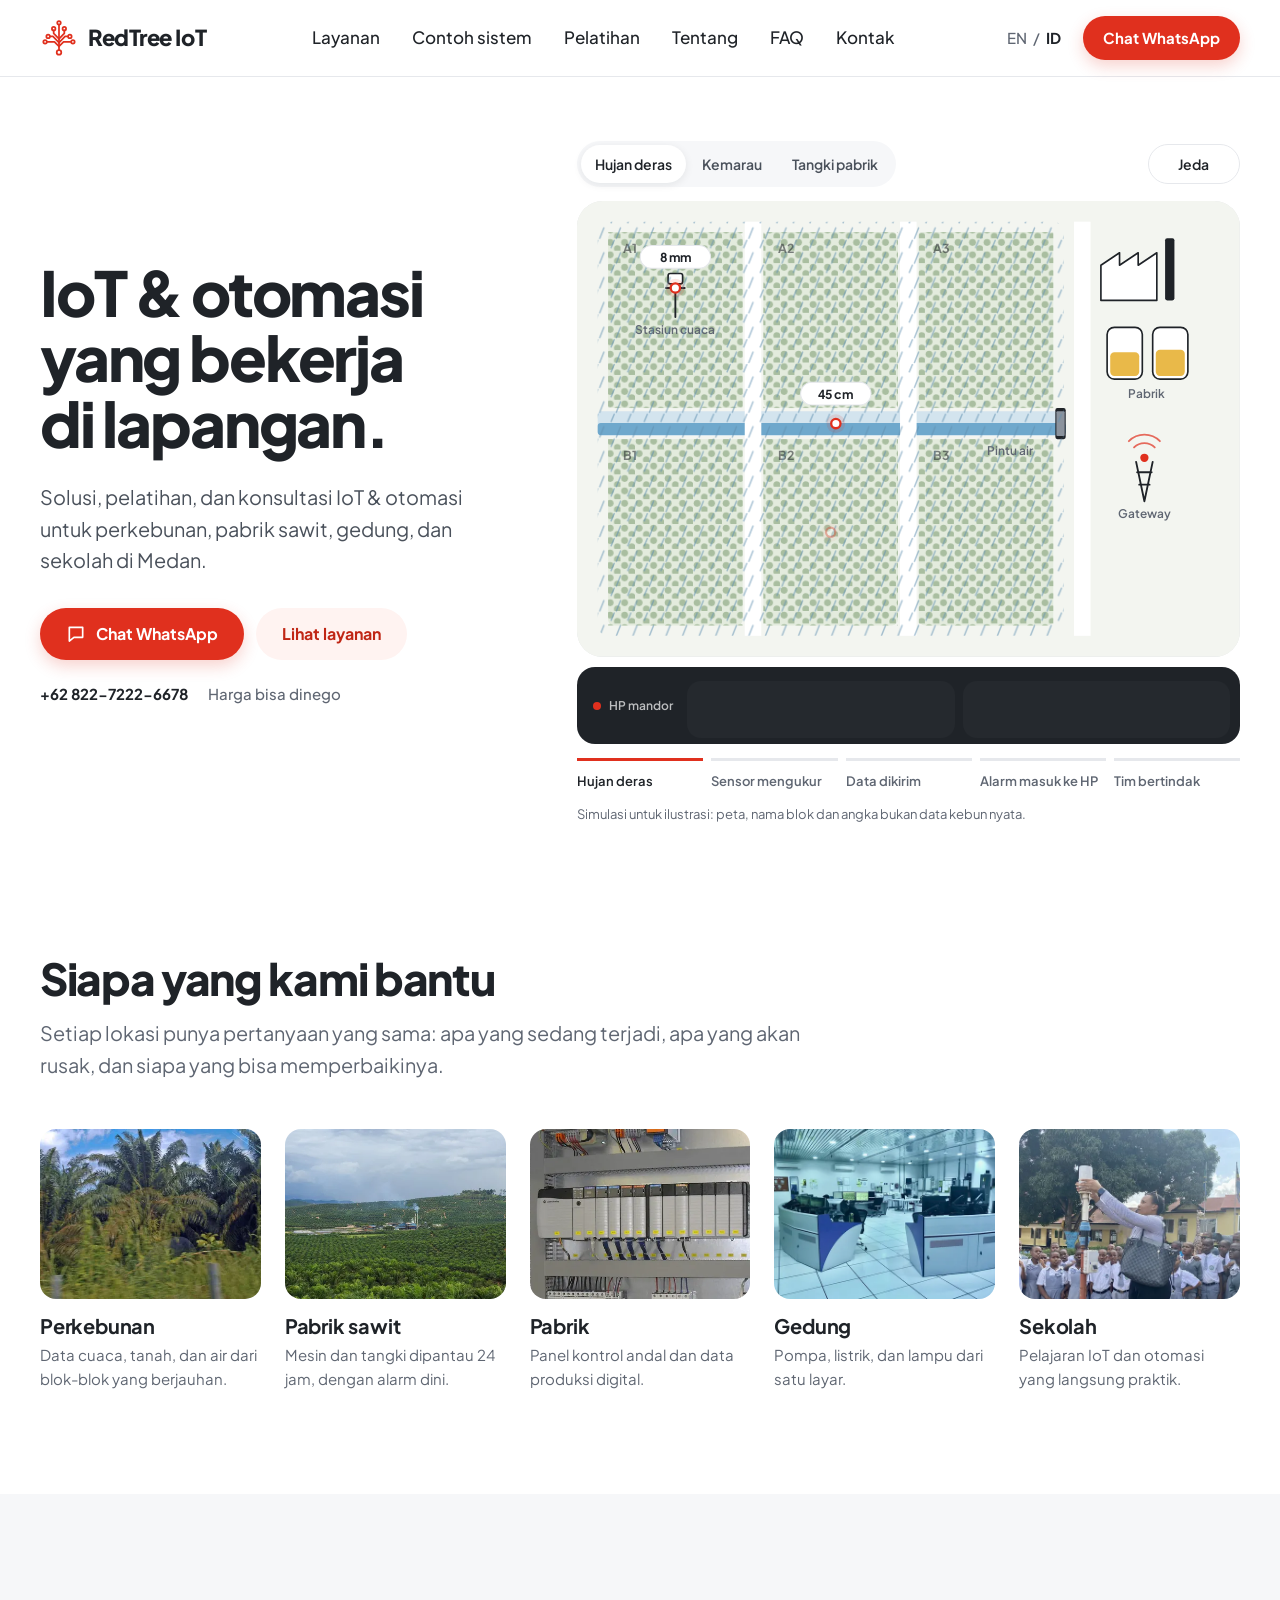
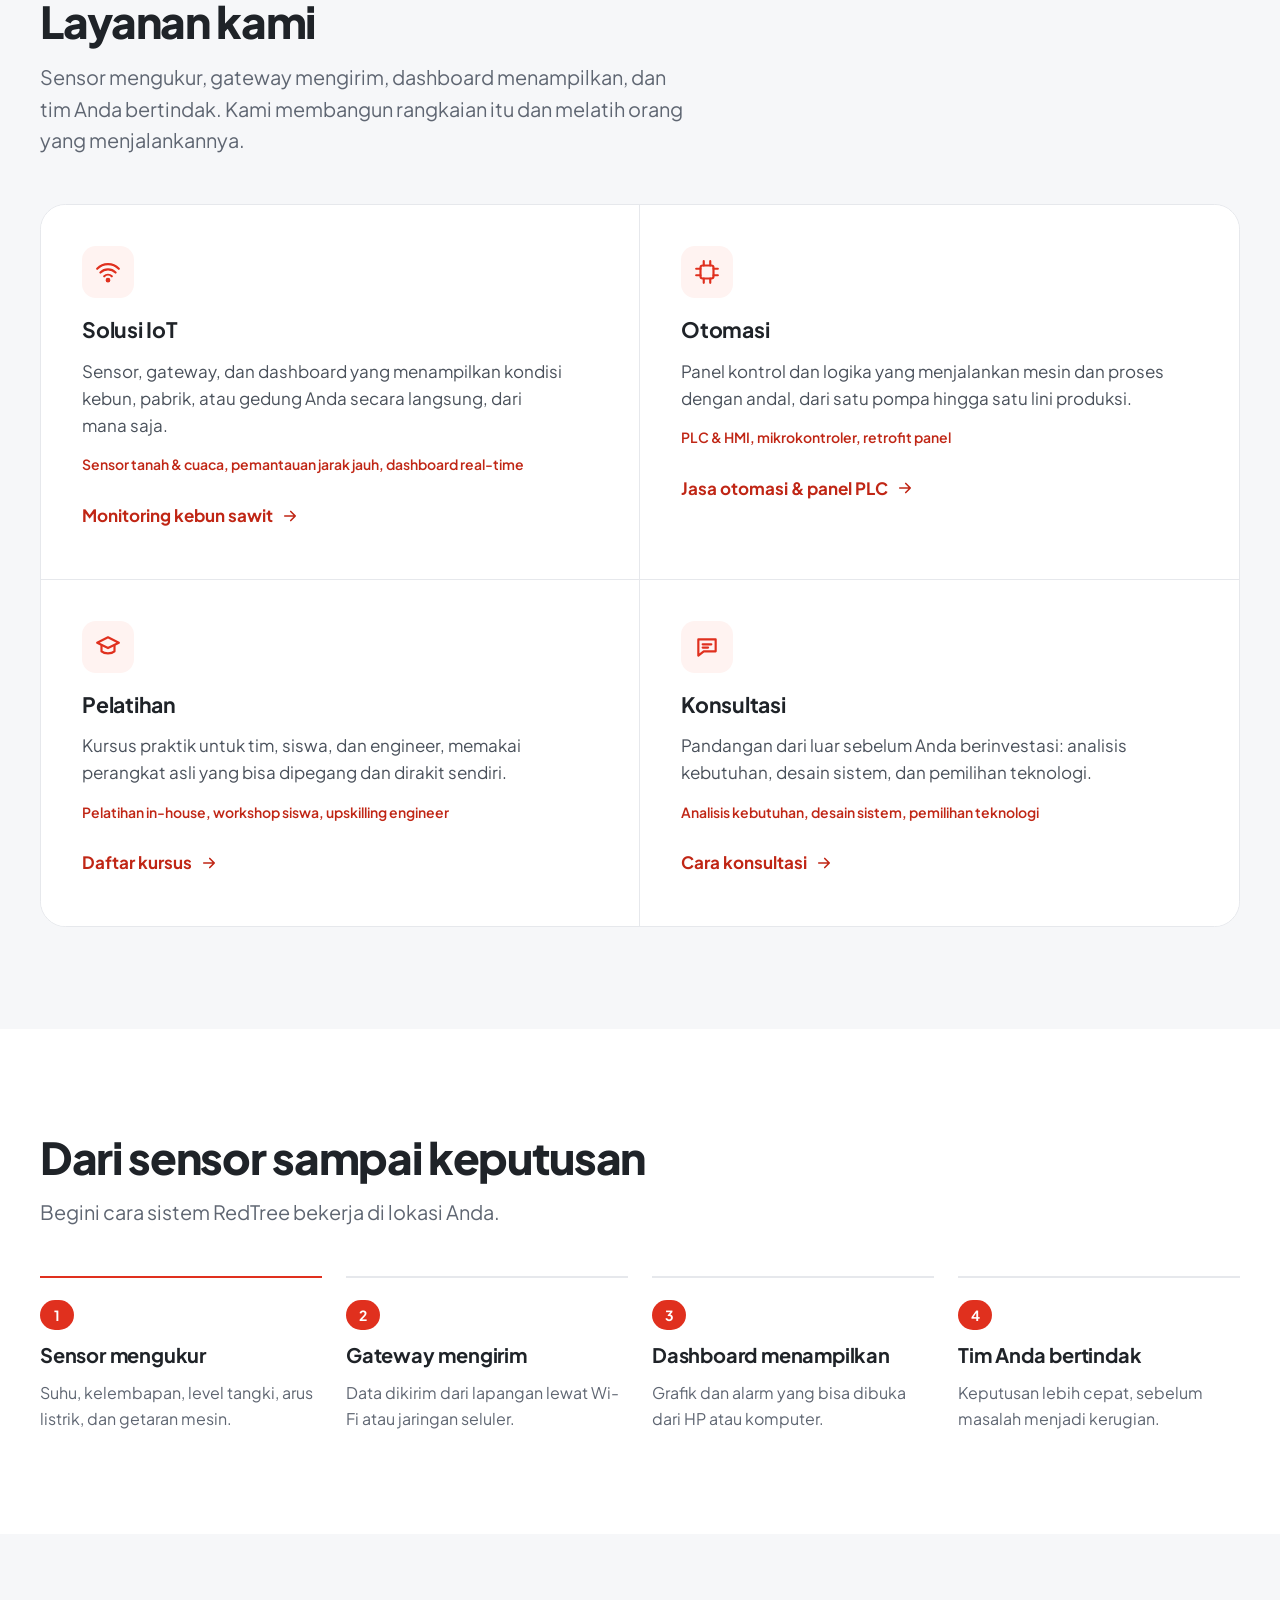
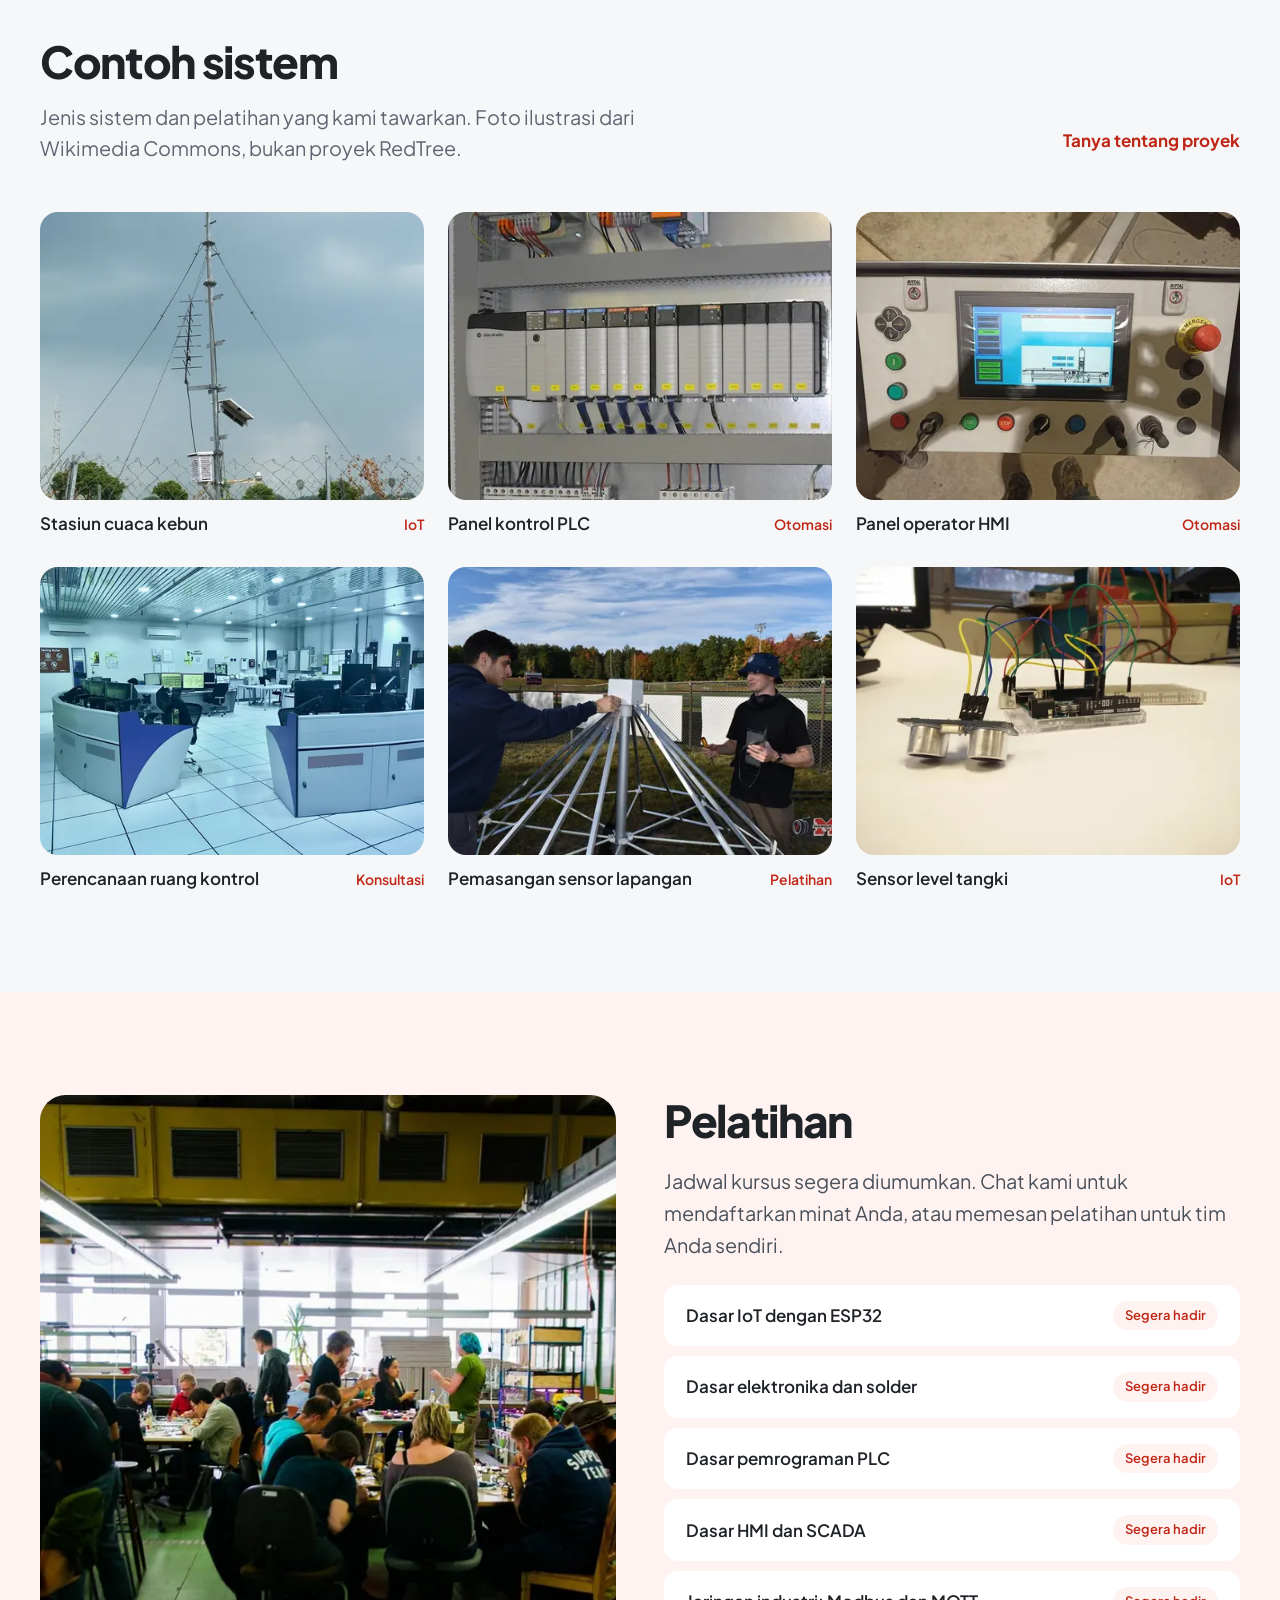
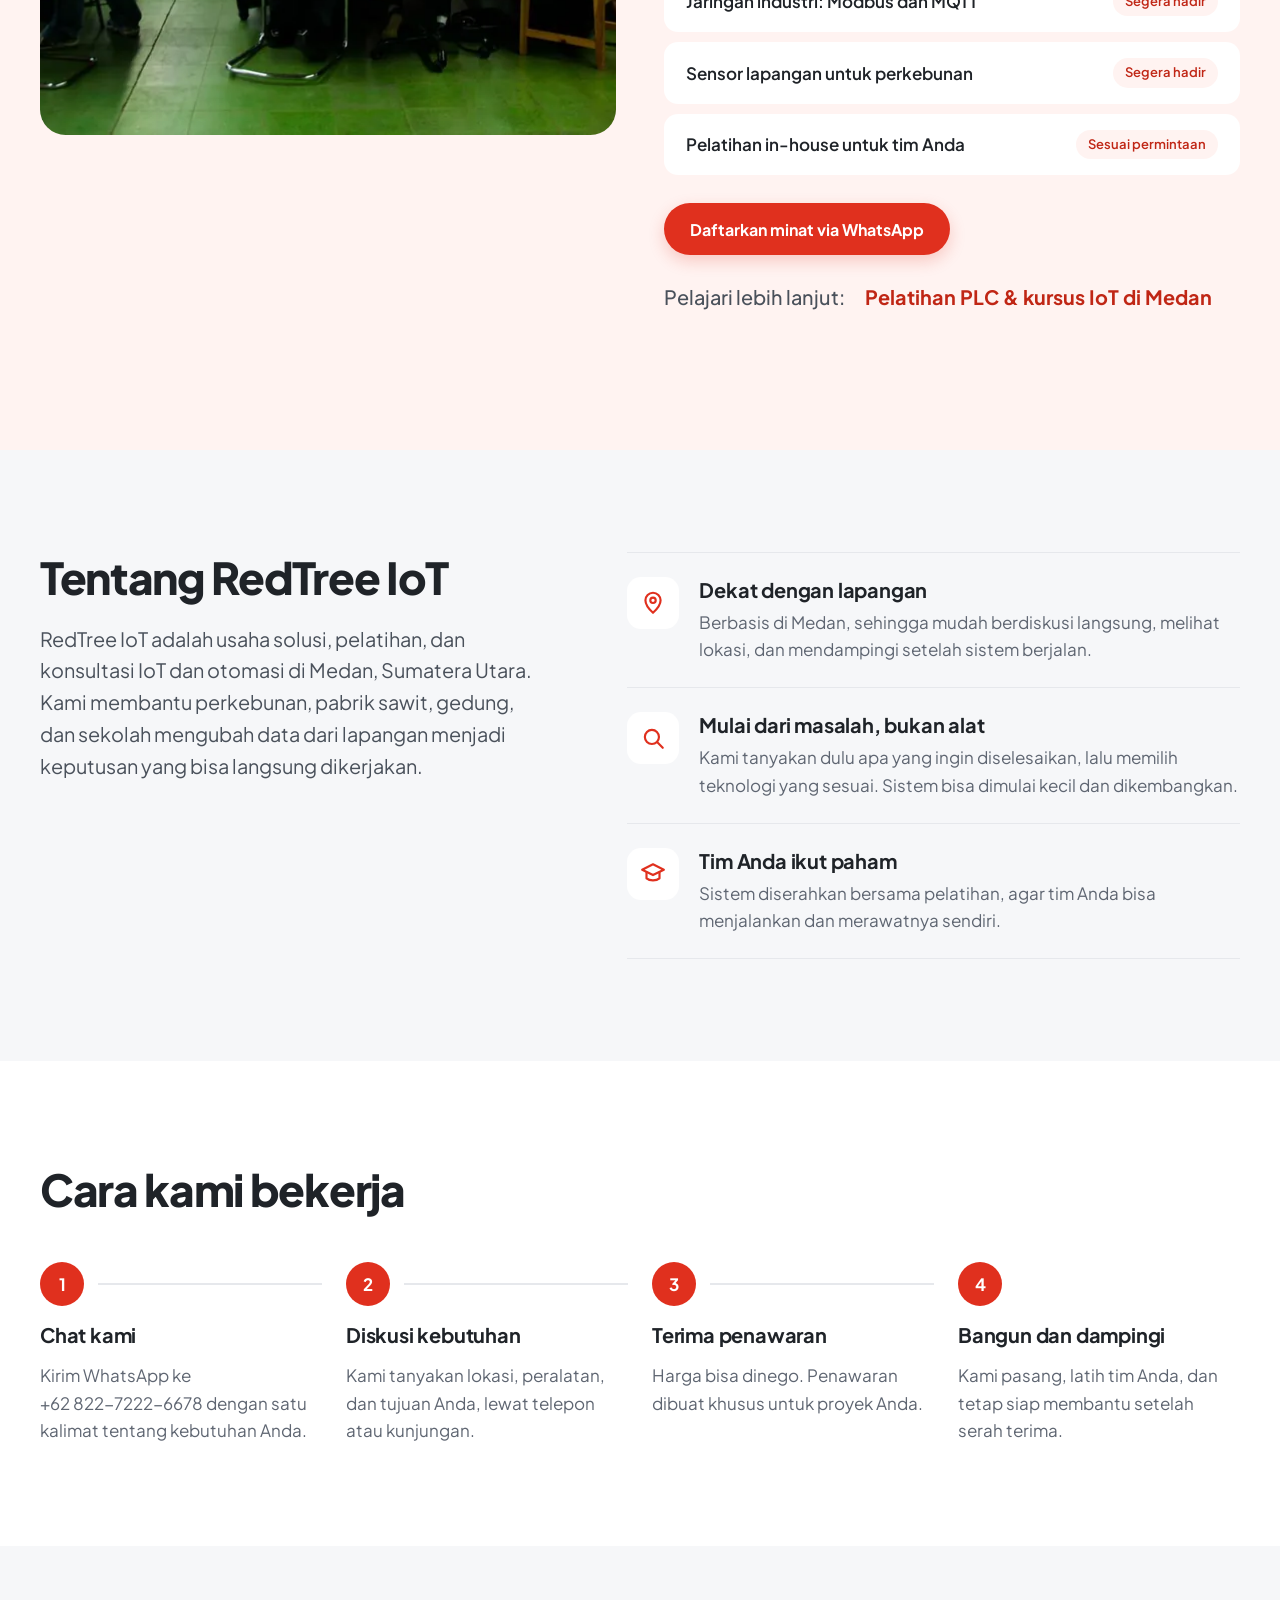
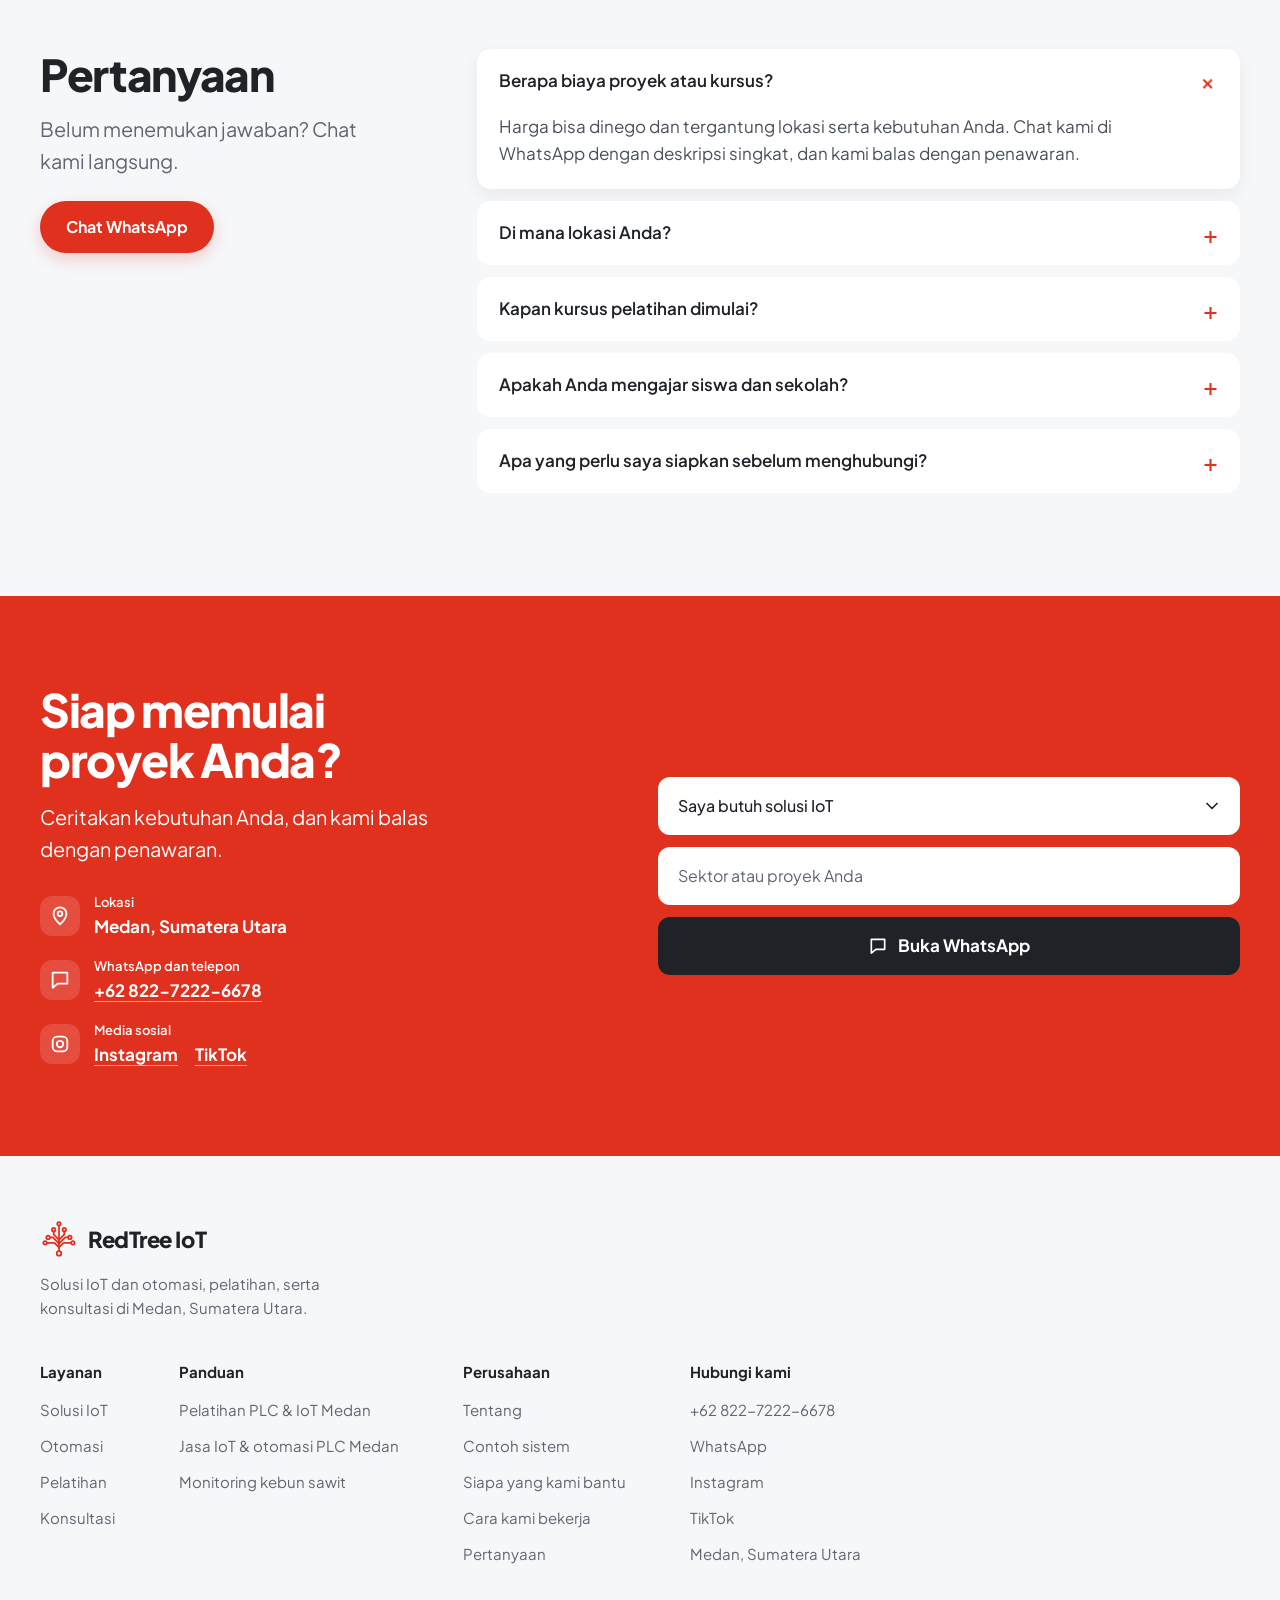
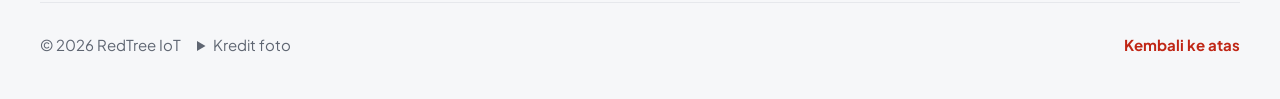
==== site/index.html @ 009c1e80 "Fix ballooning icons on stale CSS; mill close-up for the tank story - Root cause of the giant black " ====
<!doctype html>
<html lang="id">
<head>
  <meta charset="utf-8">
  <meta name="viewport" content="width=device-width, initial-scale=1, viewport-fit=cover">
  <title>Jasa IoT &amp; Otomasi, Pelatihan PLC Medan | RedTree IoT</title>
  <meta name="description" content="RedTree IoT Medan: jasa IoT &amp; otomasi industri, pelatihan PLC, ESP32 &amp; SCADA, serta konsultasi untuk perkebunan, pabrik sawit, gedung &amp; sekolah. Harga nego via WhatsApp.">
  <link rel="canonical" href="https://redtreeiot.netlify.app/">
  <meta name="robots" content="index, follow, max-image-preview:large">
  <meta name="theme-color" content="#ffffff">
  <meta name="geo.region" content="ID-SU">
  <meta name="geo.placename" content="Medan">
  <meta property="og:type" content="website">
  <meta property="og:site_name" content="RedTree IoT">
  <meta property="og:locale" content="id_ID">
  <meta property="og:url" content="https://redtreeiot.netlify.app/">
  <meta property="og:title" content="RedTree IoT · Jasa IoT &amp; otomasi, pelatihan PLC di Medan">
  <meta property="og:description" content="Solusi IoT dan otomasi, pelatihan, serta konsultasi untuk perkebunan, pabrik sawit, gedung dan sekolah di Medan. Harga bisa dinego via WhatsApp.">
  <meta property="og:image" content="https://redtreeiot.netlify.app/og-image.jpg?v=2">
  <meta property="og:image:width" content="1200">
  <meta property="og:image:height" content="630">
  <meta property="og:image:alt" content="RedTree IoT: IoT &amp; otomasi yang bekerja di lapangan, dengan ilustrasi peta kebun sawit dan alarm muka air parit">
  <meta name="twitter:card" content="summary_large_image">
  <link rel="apple-touch-icon" href="icons/apple-touch-icon.png">
  <link rel="manifest" href="/manifest.webmanifest">
  <script type="application/ld+json">
{
  "@context": "https://schema.org",
  "@graph": [
    {
      "@type": "ProfessionalService",
      "@id": "https://redtreeiot.netlify.app/#bisnis",
      "name": "RedTree IoT",
      "url": "https://redtreeiot.netlify.app/",
      "logo": "https://redtreeiot.netlify.app/logo-512.png",
      "image": "https://redtreeiot.netlify.app/og-image.jpg",
      "description": "Jasa IoT dan otomasi industri, pelatihan PLC, ESP32, HMI dan SCADA, serta konsultasi untuk perkebunan, pabrik kelapa sawit, gedung dan sekolah di Medan, Sumatera Utara.",
      "telephone": "+62 822-7222-6678",
      "address": {
        "@type": "PostalAddress",
        "addressLocality": "Medan",
        "addressRegion": "Sumatera Utara",
        "addressCountry": "ID"
      },
      "areaServed": [
        {
          "@type": "City",
          "name": "Medan"
        },
        {
          "@type": "AdministrativeArea",
          "name": "Sumatera Utara"
        }
      ],
      "contactPoint": {
        "@type": "ContactPoint",
        "telephone": "+62 822-7222-6678",
        "contactType": "customer service",
        "availableLanguage": [
          "id",
          "en"
        ],
        "url": "https://wa.me/6282272226678"
      },
      "sameAs": [
        "https://www.instagram.com/redtreeiot/",
        "https://www.tiktok.com/@redtreeiot"
      ],
      "knowsAbout": [
        "Internet of Things",
        "Otomasi industri",
        "PLC",
        "HMI",
        "SCADA",
        "ESP32",
        "Arduino",
        "Modbus",
        "MQTT",
        "Sensor perkebunan"
      ],
      "hasOfferCatalog": {
        "@type": "OfferCatalog",
        "name": "Layanan RedTree IoT",
        "itemListElement": [
          {
            "@type": "Offer",
            "itemOffered": {
              "@type": "Service",
              "name": "Solusi IoT",
              "description": "Sensor, gateway dan dashboard untuk pemantauan kebun, pabrik dan gedung."
            }
          },
          {
            "@type": "Offer",
            "itemOffered": {
              "@type": "Service",
              "name": "Otomasi industri",
              "description": "Panel kontrol PLC dan HMI, mikrokontroler, retrofit panel."
            }
          },
          {
            "@type": "Offer",
            "itemOffered": {
              "@type": "Service",
              "name": "Pelatihan IoT dan PLC",
              "description": "Kursus praktik ESP32, elektronika, PLC, HMI/SCADA, Modbus dan MQTT, serta pelatihan in-house."
            }
          },
          {
            "@type": "Offer",
            "itemOffered": {
              "@type": "Service",
              "name": "Konsultasi IoT dan otomasi",
              "description": "Analisis kebutuhan, desain sistem dan pemilihan teknologi."
            }
          }
        ]
      }
    },
    {
      "@type": "WebSite",
      "@id": "https://redtreeiot.netlify.app/#website",
      "url": "https://redtreeiot.netlify.app/",
      "name": "RedTree IoT",
      "inLanguage": "id-ID",
      "publisher": {
        "@id": "https://redtreeiot.netlify.app/#bisnis"
      }
    }
  ]
}
  </script>
  <link rel="icon" href="favicon.svg" type="image/svg+xml">
  <link rel="preconnect" href="https://fonts.googleapis.com">
  <link rel="preconnect" href="https://fonts.gstatic.com" crossorigin>
  <link href="https://fonts.googleapis.com/css2?family=Plus+Jakarta+Sans:wght@400..800&display=swap" rel="stylesheet">
  <link rel="stylesheet" href="styles.css">
  <script>
    (function () {
      var d = document.documentElement, l = 'id';
      try { l = new URLSearchParams(location.search).get('lang') || localStorage.getItem('rt-lang') || 'id'; } catch (e) {}
      if (l === 'en') d.setAttribute('data-lang-pending', 'en');
      d.classList.add('js');
    })();
  </script>
</head>
<body>
  <svg width="0" height="0" style="position:absolute" aria-hidden="true">
    <symbol id="mark" viewBox="0 0 100 100">
      <g fill="none" stroke="currentColor" stroke-width="4.6" stroke-linecap="round" stroke-linejoin="round">
        <path d="M50 82V15"/><path d="M50 72L38 60H18"/><path d="M50 62L34 46H26"/><path d="M50 52L36 38V30"/><path d="M50 72L62 60H82"/><path d="M50 62L66 46H74"/><path d="M50 52L64 38V30"/>
        <circle cx="50" cy="10" r="4.6"/><circle cx="13.4" cy="60" r="4.6"/><circle cx="21.4" cy="46" r="4.6"/><circle cx="36" cy="25.4" r="4.6"/><circle cx="86.6" cy="60" r="4.6"/><circle cx="78.6" cy="46" r="4.6"/><circle cx="64" cy="25.4" r="4.6"/><circle cx="50" cy="88" r="6"/>
      </g>
    </symbol>
    <symbol id="i-wa" viewBox="0 0 24 24"><path d="M4 4h16v12H9.5L4 20.5z" fill="none" stroke="currentColor" stroke-width="2" stroke-linejoin="round"/></symbol>
  </svg>

  <a class="skip" href="#main" data-i18n="skip">Langsung ke konten</a>

  <header class="nav">
    <div class="wrap nav-in">
      <a class="logo" href="#top" aria-label="RedTree IoT, kembali ke atas" data-i18n-arialabel="a.top">
        <svg class="logo-mark" width="38" height="38" aria-hidden="true"><use href="#mark"/></svg>
        <span>RedTree IoT</span>
      </a>
      <nav class="links" id="site-nav" aria-label="Utama" data-i18n-arialabel="a.main">
        <a href="#layanan" data-i18n="nav.services">Layanan</a>
        <a href="#portofolio" data-i18n="nav.portfolio">Contoh sistem</a>
        <a href="#pelatihan" data-i18n="nav.training">Pelatihan</a>
        <a href="#tentang" data-i18n="nav.about">Tentang</a>
        <a href="#faq" data-i18n="nav.faq">FAQ</a>
        <a href="#kontak" data-i18n="nav.contact">Kontak</a>
        <a class="btn btn-red links-wa" href="https://wa.me/6282272226678" target="_blank" rel="noopener" data-i18n="nav.wa">Chat WhatsApp</a>
      </nav>
      <div class="nav-actions">
        <button class="lang" type="button" aria-label="EN / ID: ganti bahasa (switch language)"><span data-l="en" lang="en">EN</span><span aria-hidden="true">/</span><span data-l="id" lang="id">ID</span></button>
        <a class="btn btn-red btn-s nav-wa" href="https://wa.me/6282272226678" target="_blank" rel="noopener" data-i18n="nav.wa">Chat WhatsApp</a>
        <button class="menu" type="button" aria-expanded="false" aria-controls="site-nav" aria-label="Menu">
          <svg width="26" height="26" viewBox="0 0 24 24" aria-hidden="true"><path class="m1" d="M4 7h16"/><path class="m2" d="M4 12h16"/><path class="m3" d="M4 17h16"/></svg>
        </button>
      </div>
    </div>
  </header>

  <main id="main">
    <section class="hero" id="top">
      <div class="wrap hero-in">
        <div class="hero-text">
          <h1 data-i18n="hero.h1">IoT &amp; otomasi yang bekerja di lapangan.</h1>
          <p class="lead" data-i18n="hero.p">Solusi, pelatihan, dan konsultasi IoT &amp; otomasi untuk perkebunan, pabrik sawit, gedung, dan sekolah di Medan.</p>
          <div class="ctas">
            <a class="btn btn-red" href="https://wa.me/6282272226678" target="_blank" rel="noopener"><svg width="20" height="20" aria-hidden="true"><use href="#i-wa"/></svg><span data-i18n="nav.wa">Chat WhatsApp</span></a>
            <a class="btn btn-tint" href="#layanan" data-i18n="hero.cta2">Lihat layanan</a>
          </div>
          <ul class="meta"><li><a href="tel:+6282272226678">+62 822-7222-6678</a></li><li data-i18n="hero.card1">Harga bisa dinego</li></ul>
        </div>
        <figure class="estate" data-estate>
          <div class="estate-bar">
            <div class="estate-tabs" role="group" aria-label="Pilih cerita" data-i18n-arialabel="map.pick">
              <button type="button" aria-pressed="true" data-story="hujan" data-i18n="map.s.hujan">Hujan deras</button>
              <button type="button" aria-pressed="false" data-story="kemarau" data-i18n="map.s.kemarau">Kemarau</button>
              <button type="button" aria-pressed="false" data-story="tangki" data-i18n="map.s.tangki">Tangki pabrik</button>
            </div>
            <button type="button" class="estate-play" aria-pressed="false">Jeda</button>
          </div>
          <div class="estate-stage">
            <svg class="estate-map" viewBox="0 0 640 440" role="img" aria-labelledby="estate-desc">
              <desc id="estate-desc" data-i18n="map.desc">Peta ilustrasi kebun sawit dengan parit, pabrik, sensor dan gateway. Sensor mengirim data ke HP saat ada kondisi yang perlu ditangani.</desc>
              <defs>
                <pattern id="palms" width="14" height="12" patternUnits="userSpaceOnUse"><circle cx="4" cy="4" r="3.3"/><circle cx="11" cy="10" r="3.3"/></pattern>
                <pattern id="rainpat" width="16" height="24" patternUnits="userSpaceOnUse"><path d="M10 2 L6 12 M4 14 L1 21"/></pattern>
                <clipPath id="estate-clip"><rect x="20" y="20" width="450" height="400" rx="10"/></clipPath>
              </defs>
              <rect class="ground" width="640" height="440"/>
              <g class="blocks">
                <rect x="30" y="30" width="130" height="170" rx="6"/><rect x="180" y="30" width="130" height="170" rx="6"/><rect x="330" y="30" width="130" height="170" rx="6"/>
                <rect x="30" y="230" width="130" height="180" rx="6"/><rect class="block-soil" x="180" y="230" width="130" height="180" rx="6"/><rect x="330" y="230" width="130" height="180" rx="6"/>
              </g>
              <rect class="dry" x="180" y="230" width="130" height="180" rx="6"/>
              <g class="palms">
                <rect x="30" y="30" width="130" height="170"/><rect x="180" y="30" width="130" height="170"/><rect x="330" y="30" width="130" height="170"/>
                <rect x="30" y="230" width="130" height="180"/><rect x="180" y="230" width="130" height="180"/><rect x="330" y="230" width="130" height="180"/>
              </g>
              <rect class="canal-bed" x="20" y="203" width="452" height="24" rx="4"/>
              <rect class="canal-water" x="20" y="215" width="452" height="12" rx="3"/>
              <g class="roads"><rect x="162" y="20" width="16" height="400"/><rect x="312" y="20" width="16" height="400"/><rect x="480" y="20" width="16" height="400"/></g>
              <g class="block-names"><text x="44" y="50">A1</text><text x="194" y="50">A2</text><text x="344" y="50">A3</text><text x="44" y="250">B1</text><text x="194" y="250">B2</text><text x="344" y="250">B3</text></g>
              <g class="gate"><rect x="462" y="200" width="10" height="30" rx="2"/><rect class="gate-door" x="463" y="203" width="8" height="24" rx="1"/></g>
              <text class="lbl" x="440" y="245" text-anchor="end" data-i18n="map.gate">Pintu air</text>
              <g class="mill">
                <path class="mill-bld" d="M506 96 V 62 L 524 50 V 62 L 542 50 V 62 L 560 50 V 96 Z"/>
                <rect class="chimney" x="568" y="36" width="9" height="60" rx="2"/>
                <circle class="smoke" cx="572" cy="30" r="5"/><circle class="smoke s2" cx="572" cy="30" r="5"/>
                <rect class="mtank" x="512" y="122" width="34" height="50" rx="7"/><rect class="mtank-fill" x="515" y="146" width="28" height="23" rx="4"/>
                <rect class="mtank" x="556" y="122" width="34" height="50" rx="7"/><rect class="tank-level" x="559" y="143" width="28" height="26" rx="4"/>
              </g>
              <text class="lbl" x="550" y="190" text-anchor="middle" data-i18n="map.mill">Pabrik</text>
              <g class="station"><path d="M95 112 V84 M86 84h18"/><rect x="88" y="70" width="14" height="10" rx="2"/></g>
              <text class="lbl" x="95" y="128" text-anchor="middle" data-i18n="map.station">Stasiun cuaca</text>
              <g class="rain" clip-path="url(#estate-clip)"><rect class="rain-sheet" x="0" y="-24" width="640" height="490"/></g>
              <rect class="sun" width="640" height="440"/>
              <g class="scene-mill">
                <rect class="mill-ground" width="640" height="440"/>
                <text class="mill-title" x="36" y="48" data-i18n="map.m.title">Pabrik kelapa sawit</text>
                <g class="press"><rect x="40" y="96" width="190" height="130" rx="8"/><path d="M40 136h190M88 96v130M136 96v130M184 96v130"/></g>
                <text class="lbl" x="135" y="248" text-anchor="middle" data-i18n="map.m.press">Stasiun press</text>
                <path class="pipe feed" d="M230 160 H 465 V 120"/>
                <g class="tank"><rect class="tank-shell" x="300" y="120" width="90" height="200" rx="14"/><rect class="tank-liquid t1" x="303" y="260" width="84" height="57" rx="11"/></g>
                <g class="tank"><rect class="tank-shell" x="420" y="120" width="90" height="200" rx="14"/><rect class="tank-liquid t2" x="423" y="200" width="84" height="117" rx="11"/></g>
                <line class="tank-limit" x1="414" x2="516" y1="140" y2="140"/>
                <text class="lbl limit-lbl" x="520" y="144" data-i18n="map.m.limit">batas</text>
                <text class="lbl" x="345" y="342" text-anchor="middle" data-i18n="map.m.t1">Tangki 1</text>
                <text class="lbl" x="465" y="342" text-anchor="middle" data-i18n="map.m.t2">Tangki 2</text>
                <path class="pipe transfer" d="M507 316 V 380 H 303 V 316"/>
                <g class="pump"><circle cx="405" cy="380" r="14"/><path d="M398 380h14M405 373v14"/></g>
                <text class="lbl" x="405" y="414" text-anchor="middle" data-i18n="map.m.pump">Pompa transfer</text>
                <g class="usonic"><rect x="453" y="104" width="24" height="12" rx="3"/></g>
              </g>
              <g class="tower"><path d="M548 290 L540 252 M548 290 L556 252 M541 262h14M543 274h10"/><circle cx="548" cy="248" r="4"/><path class="waves" d="M538 238a14 14 0 0 1 20 0M533 232a21 21 0 0 1 30 0"/></g>
              <text class="lbl" x="548" y="306" text-anchor="middle">Gateway</text>
              <g class="links">
                <path id="pk-rain" d="M95 84 C 260 40, 470 140, 548 248"/>
                <path id="pk-canal" d="M250 215 Q 420 170 548 248"/>
                <path id="pk-soil" d="M245 320 Q 420 330 548 248"/>
                <path id="pk-tank" d="M465 100 C 520 110, 548 170, 548 248"/>
                <path id="pk-up" d="M548 248 Q 600 330 590 440"/>
              </g>
              <g class="packets"></g>
              <g class="sensor" data-sensor="rain"><circle class="ring" cx="95" cy="84" r="9"/><circle cx="95" cy="84" r="4.5"/></g>
              <g class="sensor" data-sensor="canal"><circle class="ring" cx="250" cy="215" r="9"/><circle cx="250" cy="215" r="4.5"/></g>
              <g class="sensor" data-sensor="soil"><circle class="ring" cx="245" cy="320" r="9"/><circle cx="245" cy="320" r="4.5"/></g>
              <g class="sensor" data-sensor="tank"><circle class="ring" cx="465" cy="100" r="9"/><circle cx="465" cy="100" r="4.5"/></g>
              <g class="callout" data-callout="rain" transform="translate(95 56)"><rect x="-34" y="-13" width="68" height="22" rx="11"/><text y="3" text-anchor="middle"></text></g>
              <g class="callout" data-callout="canal" transform="translate(250 188)"><rect x="-34" y="-13" width="68" height="22" rx="11"/><text y="3" text-anchor="middle"></text></g>
              <g class="callout" data-callout="soil" transform="translate(245 294)"><rect x="-34" y="-13" width="68" height="22" rx="11"/><text y="3" text-anchor="middle"></text></g>
              <g class="callout" data-callout="tank" transform="translate(465 74)"><rect x="-34" y="-13" width="68" height="22" rx="11"/><text y="3" text-anchor="middle"></text></g>
            </svg>
            <div class="phone" aria-live="polite">
              <p class="phone-head"><span class="live-dot" aria-hidden="true"></span><span data-i18n="map.phone">HP mandor</span></p>
              <div class="note note-alarm"><strong></strong><span></span></div>
              <div class="note note-act"><strong data-i18n="map.done">Tindakan</strong><span></span></div>
            </div>
          </div>
          <ol class="story-steps"><li></li><li></li><li></li><li></li><li></li></ol>
          <figcaption class="estate-note" data-i18n="map.note">Simulasi untuk ilustrasi: peta, nama blok dan angka bukan data kebun nyata.</figcaption>
        </figure>
      </div>
    </section>

    <section class="section" id="sektor" aria-labelledby="sektor-h">
      <div class="wrap">
        <div class="head">
          <h2 id="sektor-h" data-i18n="sec.h">Siapa yang kami bantu</h2>
          <p data-i18n="sec.p">Setiap lokasi punya pertanyaan yang sama: apa yang sedang terjadi, apa yang akan rusak, dan siapa yang bisa memperbaikinya.</p>
        </div>
        <ul class="sectors">
          <li><img src="assets/oil-palm-plantation-in-rupit-north-musi.jpg" wid srcset="assets/oil-palm-plantation-in-rupit-north-musi-480.webp 480w, assets/oil-palm-plantation-in-rupit-north-musi-960.webp 960w, assets/oil-palm-plantation-in-rupit-north-musi.jpg 1600w" sizes="(max-width: 699px) 96px, (max-width: 1199px) 33vw, 20vw"th="1600" height="900" alt="Barisan pohon sawit di tepi jalan di Sumatra" data-i18n-alt="img.s1" loading="lazy"><div><h3 data-i18n="sec.1">Perkebunan</h3><p data-i18n="sec.1p">Data cuaca, tanah, dan air dari blok-blok yang berjauhan.</p></div></li>
          <li><img src="assets/district-kunak-sabah-ioi-baturong-palm-oil.jpg" wid srcset="assets/district-kunak-sabah-ioi-baturong-palm-oil-480.webp 480w, assets/district-kunak-sabah-ioi-baturong-palm-oil-960.webp 960w, assets/district-kunak-sabah-ioi-baturong-palm-oil.jpg 1600w" sizes="(max-width: 699px) 96px, (max-width: 1199px) 33vw, 20vw"th="1600" height="1067" alt="Pabrik kelapa sawit di tengah kebun" data-i18n-alt="img.s2" loading="lazy" style="object-position:70% 60%"><div><h3 data-i18n="sec.2">Pabrik sawit</h3><p data-i18n="sec.2p">Mesin dan tangki dipantau 24 jam, dengan alarm dini.</p></div></li>
          <li><img src="assets/bma-automation-allen-bradley-plc-3.jpg" wid srcset="assets/bma-automation-allen-bradley-plc-3-480.webp 480w, assets/bma-automation-allen-bradley-plc-3-960.webp 960w, assets/bma-automation-allen-bradley-plc-3.jpg 1600w" sizes="(max-width: 699px) 96px, (max-width: 1199px) 33vw, 20vw"th="1600" height="1067" alt="Modul PLC di dalam panel kontrol" data-i18n-alt="img.s3" loading="lazy"><div><h3 data-i18n="sec.3">Pabrik</h3><p data-i18n="sec.3p">Panel kontrol andal dan data produksi digital.</p></div></li>
          <li><img src="assets/newater-s-c-a-d-a-room.jpg" wid srcset="assets/newater-s-c-a-d-a-room-480.webp 480w, assets/newater-s-c-a-d-a-room-960.webp 960w, assets/newater-s-c-a-d-a-room.jpg 1600w" sizes="(max-width: 699px) 96px, (max-width: 1199px) 33vw, 20vw"th="1600" height="1200" alt="Ruang kontrol dengan meja operator dan monitor" data-i18n-alt="img.s4" loading="lazy"><div><h3 data-i18n="sec.4">Gedung</h3><p data-i18n="sec.4p">Pompa, listrik, dan lampu dari satu layar.</p></div></li>
          <li><img src="assets/automatic-weather-station-learning.jpg" wid srcset="assets/automatic-weather-station-learning-480.webp 480w, assets/automatic-weather-station-learning-960.webp 960w, assets/automatic-weather-station-learning.jpg 1600w" sizes="(max-width: 699px) 96px, (max-width: 1199px) 33vw, 20vw"th="1200" height="1600" alt="Guru menunjukkan cara kerja sensor stasiun cuaca kepada siswa" data-i18n-alt="img.s5" loading="lazy" style="object-position:50% 30%"><div><h3 data-i18n="sec.5">Sekolah</h3><p data-i18n="sec.5p">Pelajaran IoT dan otomasi yang langsung praktik.</p></div></li>
        </ul>
      </div>
    </section>

    <section class="section grey" id="layanan" aria-labelledby="layanan-h">
      <div class="wrap">
        <div class="head">
          <h2 id="layanan-h" data-i18n="svc.h">Layanan kami</h2>
          <p data-i18n="svc.p">Sensor mengukur, gateway mengirim, dashboard menampilkan, dan tim Anda bertindak. Kami membangun rangkaian itu dan melatih orang yang menjalankannya.</p>
        </div>
        <div class="services">
          <article class="card">
            <span class="icon"><svg width="26" height="26" viewBox="0 0 24 24" aria-hidden="true"><path d="M2 9a14 14 0 0 1 20 0"/><path d="M5 12.5a10 10 0 0 1 14 0"/><path d="M8.5 16a5 5 0 0 1 7 0"/><circle cx="12" cy="19.5" r="1.2" fill="currentColor"/></svg></span>
            <h3 data-i18n="svc.1">Solusi IoT</h3>
            <p data-i18n="svc.1p">Sensor, gateway, dan dashboard yang menampilkan kondisi kebun, pabrik, atau gedung Anda secara langsung, dari mana saja.</p>
            <p class="terms" data-i18n="svc.1t">Sensor tanah &amp; cuaca, pemantauan jarak jauh, dashboard real-time</p>
            <a class="card-link" href="monitoring-kebun-sawit/"><span data-i18n="svc.1l">Monitoring kebun sawit</span><svg width="18" height="18" viewBox="0 0 24 24" aria-hidden="true"><path d="M5 12h14M13 6l6 6-6 6"/></svg></a>
          </article>
          <article class="card">
            <span class="icon"><svg width="26" height="26" viewBox="0 0 24 24" aria-hidden="true"><rect x="6" y="6" width="12" height="12" rx="2"/><path d="M9 2v4M15 2v4M9 18v4M15 18v4M2 9h4M2 15h4M18 9h4M18 15h4"/></svg></span>
            <h3 data-i18n="svc.2">Otomasi</h3>
            <p data-i18n="svc.2p">Panel kontrol dan logika yang menjalankan mesin dan proses dengan andal, dari satu pompa hingga satu lini produksi.</p>
            <p class="terms" data-i18n="svc.2t">PLC &amp; HMI, mikrokontroler, retrofit panel</p>
            <a class="card-link" href="jasa-iot-otomasi-medan/"><span data-i18n="svc.2l">Jasa otomasi &amp; panel PLC</span><svg width="18" height="18" viewBox="0 0 24 24" aria-hidden="true"><path d="M5 12h14M13 6l6 6-6 6"/></svg></a>
          </article>
          <article class="card">
            <span class="icon"><svg width="26" height="26" viewBox="0 0 24 24" aria-hidden="true"><path d="M2 8l10-5 10 5-10 5z"/><path d="M6 10.5V16c3 2.5 9 2.5 12 0v-5.5"/></svg></span>
            <h3 data-i18n="svc.3">Pelatihan</h3>
            <p data-i18n="svc.3p">Kursus praktik untuk tim, siswa, dan engineer, memakai perangkat asli yang bisa dipegang dan dirakit sendiri.</p>
            <p class="terms" data-i18n="svc.3t">Pelatihan in-house, workshop siswa, upskilling engineer</p>
            <a class="card-link" href="pelatihan-plc-iot-medan/"><span data-i18n="svc.3l">Daftar kursus</span><svg width="18" height="18" viewBox="0 0 24 24" aria-hidden="true"><path d="M5 12h14M13 6l6 6-6 6"/></svg></a>
          </article>
          <article class="card">
            <span class="icon"><svg width="26" height="26" viewBox="0 0 24 24" aria-hidden="true"><path d="M4 5h16v11H9l-5 4z"/><path d="M8 9.5h8M8 12.5h5"/></svg></span>
            <h3 data-i18n="svc.4">Konsultasi</h3>
            <p data-i18n="svc.4p">Pandangan dari luar sebelum Anda berinvestasi: analisis kebutuhan, desain sistem, dan pemilihan teknologi.</p>
            <p class="terms" data-i18n="svc.4t">Analisis kebutuhan, desain sistem, pemilihan teknologi</p>
            <a class="card-link" href="jasa-iot-otomasi-medan/#konsultasi"><span data-i18n="svc.4l">Cara konsultasi</span><svg width="18" height="18" viewBox="0 0 24 24" aria-hidden="true"><path d="M5 12h14M13 6l6 6-6 6"/></svg></a>
          </article>
        </div>
      </div>
    </section>

    <section class="section" id="alur" aria-labelledby="alur-h">
      <div class="wrap">
        <div class="head">
          <h2 id="alur-h" data-i18n="flow.h">Dari sensor sampai keputusan</h2>
          <p data-i18n="flow.p">Begini cara sistem RedTree bekerja di lokasi Anda.</p>
        </div>
        <ol class="flow">
          <li><span class="num">1</span><h3 data-i18n="flow.1">Sensor mengukur</h3><p data-i18n="flow.1p">Suhu, kelembapan, level tangki, arus listrik, dan getaran mesin.</p></li>
          <li><span class="num">2</span><h3 data-i18n="flow.2">Gateway mengirim</h3><p data-i18n="flow.2p">Data dikirim dari lapangan lewat Wi-Fi atau jaringan seluler.</p></li>
          <li><span class="num">3</span><h3 data-i18n="flow.3">Dashboard menampilkan</h3><p data-i18n="flow.3p">Grafik dan alarm yang bisa dibuka dari HP atau komputer.</p></li>
          <li><span class="num">4</span><h3 data-i18n="flow.4">Tim Anda bertindak</h3><p data-i18n="flow.4p">Keputusan lebih cepat, sebelum masalah menjadi kerugian.</p></li>
        </ol>
      </div>
    </section>

    <section class="section grey" id="portofolio" aria-labelledby="portofolio-h">
      <div class="wrap">
        <div class="head head-row">
          <div>
            <h2 id="portofolio-h" data-i18n="pf.h">Contoh sistem</h2>
            <p data-i18n="pf.p">Jenis sistem dan pelatihan yang kami tawarkan. Foto ilustrasi dari Wikimedia Commons, bukan proyek RedTree.</p>
          </div>
          <a class="text-link" href="https://wa.me/6282272226678" target="_blank" rel="noopener" data-i18n="pf.ask">Tanya tentang proyek</a>
        </div>
        <div class="works">
          <figure><img src="assets/aws-automatic-weather-station.jpg" wid srcset="assets/aws-automatic-weather-station-480.webp 480w, assets/aws-automatic-weather-station-960.webp 960w, assets/aws-automatic-weather-station.jpg 1600w" sizes="(max-width: 699px) 50vw, 33vw"th="1200" height="1600" alt="Tiang stasiun cuaca otomatis dengan sensor dan panel surya di lahan berpagar" data-i18n-alt="img.w1" loading="lazy"><figcaption><span data-i18n="pf.1">Stasiun cuaca kebun</span><span class="cat">IoT</span></figcaption></figure>
          <figure><img src="assets/bma-automation-allen-bradley-plc-3.jpg" wid srcset="assets/bma-automation-allen-bradley-plc-3-480.webp 480w, assets/bma-automation-allen-bradley-plc-3-960.webp 960w, assets/bma-automation-allen-bradley-plc-3.jpg 1600w" sizes="(max-width: 699px) 50vw, 33vw"th="1600" height="1067" alt="Rak PLC dan kabel terminal di dalam panel kontrol" data-i18n-alt="img.w2" loading="lazy"><figcaption><span data-i18n="pf.2">Panel kontrol PLC</span><span class="cat" data-i18n="cat.auto">Otomasi</span></figcaption></figure>
          <figure><img src="assets/plc-displej.jpg" wid srcset="assets/plc-displej-480.webp 480w, assets/plc-displej-960.webp 960w, assets/plc-displej.jpg 1600w" sizes="(max-width: 699px) 50vw, 33vw"th="1600" height="1202" alt="Panel operator mesin dengan layar sentuh, tombol tekan, dan tombol darurat" data-i18n-alt="img.w3" loading="lazy"><figcaption><span data-i18n="pf.3">Panel operator HMI</span><span class="cat" data-i18n="cat.auto">Otomasi</span></figcaption></figure>
          <figure><img src="assets/newater-s-c-a-d-a-room.jpg" wid srcset="assets/newater-s-c-a-d-a-room-480.webp 480w, assets/newater-s-c-a-d-a-room-960.webp 960w, assets/newater-s-c-a-d-a-room.jpg 1600w" sizes="(max-width: 699px) 50vw, 33vw"th="1600" height="1200" alt="Ruang kontrol SCADA dengan meja operator dan monitor" data-i18n-alt="img.w4" loading="lazy"><figcaption><span data-i18n="pf.4">Perencanaan ruang kontrol</span><span class="cat" data-i18n="cat.cons">Konsultasi</span></figcaption></figure>
          <figure><img src="assets/students-installing-the-electronics-for-a-long.jpg" wid srcset="assets/students-installing-the-electronics-for-a-long-480.webp 480w, assets/students-installing-the-electronics-for-a-long-960.webp 960w, assets/students-installing-the-electronics-for-a-long.jpg 1600w" sizes="(max-width: 699px) 50vw, 33vw"th="1600" height="1067" alt="Dua siswa memasang elektronik pada rangka antena di lapangan" data-i18n-alt="img.w5" loading="lazy"><figcaption><span data-i18n="pf.5">Pemasangan sensor lapangan</span><span class="cat" data-i18n="cat.train">Pelatihan</span></figcaption></figure>
          <figure><img src="assets/arduino-uno-hc-sr04-hc-05-breadboard.jpg" wid srcset="assets/arduino-uno-hc-sr04-hc-05-breadboard-480.webp 480w, assets/arduino-uno-hc-sr04-hc-05-breadboard-960.webp 960w, assets/arduino-uno-hc-sr04-hc-05-breadboard.jpg 1600w" sizes="(max-width: 699px) 50vw, 33vw"th="1600" height="1200" alt="Sensor jarak ultrasonik yang terhubung ke Arduino di atas meja" data-i18n-alt="img.w6" loading="lazy"><figcaption><span data-i18n="pf.6">Sensor level tangki</span><span class="cat">IoT</span></figcaption></figure>
        </div>
      </div>
    </section>

    <section class="section tint" id="pelatihan" aria-labelledby="pelatihan-h">
      <div class="wrap training">
        <img class="training-img" src="assets/solder-workshop-at-fixme-hackerspace-renens-lausanne.jpg" srcset="assets/solder-workshop-at-fixme-hackerspace-renens-lausanne-480.webp 480w, assets/solder-workshop-at-fixme-hackerspace-renens-lausanne-960.webp 960w, assets/solder-workshop-at-fixme-hackerspace-renens-lausanne.jpg 1600w" sizes="(max-width: 1023px) 100vw, 50vw" width="1600" height="1063" alt="Peserta merakit rangkaian di meja kerja saat workshop elektronika" data-i18n-alt="img.t" loading="lazy">
        <div class="training-text">
          <h2 id="pelatihan-h" data-i18n="tr.h">Pelatihan</h2>
          <p data-i18n="tr.p">Jadwal kursus segera diumumkan. Chat kami untuk mendaftarkan minat Anda, atau memesan pelatihan untuk tim Anda sendiri.</p>
          <ul class="courses">
            <li><span data-i18n="tr.1">Dasar IoT dengan ESP32</span><span class="badge" data-i18n="tr.soon">Segera hadir</span></li>
            <li><span data-i18n="tr.2">Dasar elektronika dan solder</span><span class="badge" data-i18n="tr.soon">Segera hadir</span></li>
            <li><span data-i18n="tr.3">Dasar pemrograman PLC</span><span class="badge" data-i18n="tr.soon">Segera hadir</span></li>
            <li><span data-i18n="tr.4">Dasar HMI dan SCADA</span><span class="badge" data-i18n="tr.soon">Segera hadir</span></li>
            <li><span data-i18n="tr.5">Jaringan industri: Modbus dan MQTT</span><span class="badge" data-i18n="tr.soon">Segera hadir</span></li>
            <li><span data-i18n="tr.6">Sensor lapangan untuk perkebunan</span><span class="badge" data-i18n="tr.soon">Segera hadir</span></li>
            <li><span data-i18n="tr.7">Pelatihan in-house untuk tim Anda</span><span class="badge" data-i18n="tr.req">Sesuai permintaan</span></li>
          </ul>
          <a class="btn btn-red" id="train-wa" href="https://wa.me/6282272226678" target="_blank" rel="noopener" data-i18n="tr.cta">Daftarkan minat via WhatsApp</a>
          <p class="more"><span data-i18n="more.label">Pelajari lebih lanjut:</span> <a class="text-link" href="pelatihan-plc-iot-medan/" data-i18n="more.train">Pelatihan PLC &amp; kursus IoT di Medan</a></p>
        </div>
      </div>
    </section>

    <section class="section about" id="tentang" aria-labelledby="tentang-h">
      <div class="wrap about-in">
        <div class="about-text">
          <h2 id="tentang-h" data-i18n="ab.h">Tentang RedTree IoT</h2>
          <p class="about-lead" data-i18n="ab.p">RedTree IoT adalah usaha solusi, pelatihan, dan konsultasi IoT dan otomasi di Medan, Sumatera Utara. Kami membantu perkebunan, pabrik sawit, gedung, dan sekolah mengubah data dari lapangan menjadi keputusan yang bisa langsung dikerjakan.</p>
        </div>
        <ul class="values">
          <li>
            <span class="icon"><svg width="26" height="26" viewBox="0 0 24 24" aria-hidden="true"><path d="M12 21s-7-6.2-7-11.5A7 7 0 0 1 19 9.5C19 14.8 12 21 12 21z"/><circle cx="12" cy="9.5" r="2.5"/></svg></span>
            <div><h3 data-i18n="ab.1">Dekat dengan lapangan</h3><p data-i18n="ab.1p">Berbasis di Medan, sehingga mudah berdiskusi langsung, melihat lokasi, dan mendampingi setelah sistem berjalan.</p></div>
          </li>
          <li>
            <span class="icon"><svg width="26" height="26" viewBox="0 0 24 24" aria-hidden="true"><circle cx="11" cy="11" r="6.5"/><path d="M16 16l5 5"/></svg></span>
            <div><h3 data-i18n="ab.2">Mulai dari masalah, bukan alat</h3><p data-i18n="ab.2p">Kami tanyakan dulu apa yang ingin diselesaikan, lalu memilih teknologi yang sesuai. Sistem bisa dimulai kecil dan dikembangkan.</p></div>
          </li>
          <li>
            <span class="icon"><svg width="26" height="26" viewBox="0 0 24 24" aria-hidden="true"><path d="M2 8l10-5 10 5-10 5z"/><path d="M6 10.5V16c3 2.5 9 2.5 12 0v-5.5"/></svg></span>
            <div><h3 data-i18n="ab.3">Tim Anda ikut paham</h3><p data-i18n="ab.3p">Sistem diserahkan bersama pelatihan, agar tim Anda bisa menjalankan dan merawatnya sendiri.</p></div>
          </li>
        </ul>
      </div>
    </section>

    <section class="section" id="proses" aria-labelledby="proses-h">
      <div class="wrap">
        <div class="head"><h2 id="proses-h" data-i18n="pr.h">Cara kami bekerja</h2></div>
        <ol class="steps">
          <li><span class="num num-l">1</span><h3 data-i18n="pr.1">Chat kami</h3><p data-i18n="pr.1p">Kirim WhatsApp ke <span class="nw">+62 822-7222-6678</span> dengan satu kalimat tentang kebutuhan Anda.</p></li>
          <li><span class="num num-l">2</span><h3 data-i18n="pr.2">Diskusi kebutuhan</h3><p data-i18n="pr.2p">Kami tanyakan lokasi, peralatan, dan tujuan Anda, lewat telepon atau kunjungan.</p></li>
          <li><span class="num num-l">3</span><h3 data-i18n="pr.3">Terima penawaran</h3><p data-i18n="pr.3p">Harga bisa dinego. Penawaran dibuat khusus untuk proyek Anda.</p></li>
          <li><span class="num num-l">4</span><h3 data-i18n="pr.4">Bangun dan dampingi</h3><p data-i18n="pr.4p">Kami pasang, latih tim Anda, dan tetap siap membantu setelah serah terima.</p></li>
        </ol>
      </div>
    </section>

    <section class="section grey" id="faq" aria-labelledby="faq-h">
      <div class="wrap faq">
        <div class="faq-intro">
          <h2 id="faq-h" data-i18n="faq.h">Pertanyaan</h2>
          <p data-i18n="faq.p">Belum menemukan jawaban? Chat kami langsung.</p>
          <a class="btn btn-red" href="https://wa.me/6282272226678" target="_blank" rel="noopener" data-i18n="nav.wa">Chat WhatsApp</a>
        </div>
        <div class="faq-list">
          <details open><summary data-i18n="faq.1">Berapa biaya proyek atau kursus?</summary><p data-i18n="faq.1a">Harga bisa dinego dan tergantung lokasi serta kebutuhan Anda. Chat kami di WhatsApp dengan deskripsi singkat, dan kami balas dengan penawaran.</p></details>
          <details><summary data-i18n="faq.2">Di mana lokasi Anda?</summary><p data-i18n="faq.2a">Di Medan, Sumatera Utara. Sebutkan lokasi Anda saat menghubungi kami, dan kami jelaskan bagaimana kami bisa membantu.</p></details>
          <details><summary data-i18n="faq.3">Kapan kursus pelatihan dimulai?</summary><p data-i18n="faq.3a">Jadwal segera diumumkan. Chat kami untuk mendaftarkan minat, dan kami hubungi Anda saat tanggal sudah ditetapkan. Pelatihan untuk tim Anda sendiri bisa diatur sesuai permintaan.</p></details>
          <details><summary data-i18n="faq.4">Apakah Anda mengajar siswa dan sekolah?</summary><p data-i18n="faq.4a">Ya. Kami mengadakan workshop IoT dan otomasi yang langsung praktik untuk siswa dan guru, juga untuk engineer dan tim pabrik.</p></details>
          <details><summary data-i18n="faq.5">Apa yang perlu saya siapkan sebelum menghubungi?</summary><p data-i18n="faq.5a">Beberapa kalimat tentang lokasi Anda, apa yang ingin dipantau, diotomasi, atau dipelajari, serta foto panel atau peralatan yang sudah ada jika punya.</p></details>
        </div>
      </div>
    </section>

    <section class="cta" id="kontak" aria-labelledby="kontak-h">
      <div class="wrap cta-in">
        <div class="cta-text">
          <h2 id="kontak-h" data-i18n="ct.h">Siap memulai proyek Anda?</h2>
          <p data-i18n="ct.p">Ceritakan kebutuhan Anda, dan kami balas dengan penawaran.</p>
          <ul class="contact-list">
            <li><svg width="40" height="40" viewBox="0 0 24 24" aria-hidden="true"><path d="M12 21s-7-6.2-7-11.5A7 7 0 0 1 19 9.5C19 14.8 12 21 12 21z"/><circle cx="12" cy="9.5" r="2.5"/></svg><div><span class="cl-label" data-i18n="ct.l1">Lokasi</span><span data-i18n="ct.place">Medan, Sumatera Utara</span></div></li>
            <li><svg width="40" height="40" viewBox="0 0 24 24" aria-hidden="true"><path d="M4 4h16v12H9.5L4 20.5z"/></svg><div><span class="cl-label" data-i18n="ct.l2">WhatsApp dan telepon</span><a href="tel:+6282272226678">+62 822-7222-6678</a></div></li>
            <li><svg width="40" height="40" viewBox="0 0 24 24" aria-hidden="true"><rect x="4" y="4" width="16" height="16" rx="5"/><circle cx="12" cy="12" r="3.5"/></svg><div><span class="cl-label" data-i18n="ct.l3">Media sosial</span><span><a href="https://www.instagram.com/redtreeiot/" target="_blank" rel="noopener">Instagram</a> <a href="https://www.tiktok.com/@redtreeiot" target="_blank" rel="noopener">TikTok</a></span></div></li>
          </ul>
        </div>
        <form class="wa-form" action="https://wa.me/6282272226678" method="get" target="_blank">
          <label class="field select">
            <span class="sr" data-i18n="ct.need">Apa yang Anda butuhkan?</span>
            <select name="need" id="need">
              <option value="iot" data-i18n="ct.o1">Saya butuh solusi IoT</option>
              <option value="auto" data-i18n="ct.o2">Saya butuh otomasi</option>
              <option value="train" data-i18n="ct.o3">Saya butuh pelatihan</option>
              <option value="cons" data-i18n="ct.o4">Saya butuh konsultasi</option>
            </select>
            <svg width="20" height="20" viewBox="0 0 24 24" aria-hidden="true"><path d="M6 9l6 6 6-6"/></svg>
          </label>
          <label class="field">
            <span class="sr" data-i18n="ct.proj">Sektor atau proyek Anda</span>
            <input name="text" id="project" type="text" placeholder="Sektor atau proyek Anda" data-i18n-placeholder="ct.proj" autocomplete="off">
          </label>
          <button class="submit" type="submit"><svg width="20" height="20" aria-hidden="true"><use href="#i-wa"/></svg><span data-i18n="ct.send">Buka WhatsApp</span></button>
        </form>
      </div>
    </section>
  </main>

  <a class="wa-float" href="https://wa.me/6282272226678" target="_blank" rel="noopener" aria-label="Chat WhatsApp" data-i18n-arialabel="nav.wa"><svg width="24" height="24" aria-hidden="true"><use href="#i-wa"/></svg><span data-i18n="nav.wa">Chat WhatsApp</span></a>

  <footer class="footer">
    <div class="wrap">
      <div class="footer-top">
        <div class="brand">
          <a class="logo" href="#top"><svg class="logo-mark" width="38" height="38" aria-hidden="true"><use href="#mark"/></svg><span>RedTree IoT</span></a>
          <p data-i18n="ft.desc">Solusi IoT dan otomasi, pelatihan, serta konsultasi di Medan, Sumatera Utara.</p>
        </div>
        <div class="cols">
          <nav aria-label="Layanan" data-i18n-arialabel="nav.services"><h2 data-i18n="nav.services">Layanan</h2><a href="#layanan" data-i18n="svc.1">Solusi IoT</a><a href="#layanan" data-i18n="svc.2">Otomasi</a><a href="#pelatihan" data-i18n="svc.3">Pelatihan</a><a href="#layanan" data-i18n="svc.4">Konsultasi</a></nav>
          <nav aria-label="Panduan" data-i18n-arialabel="ft.guides"><h2 data-i18n="ft.guides">Panduan</h2><a href="pelatihan-plc-iot-medan/" data-i18n="ft.g1">Pelatihan PLC &amp; IoT Medan</a><a href="jasa-iot-otomasi-medan/" data-i18n="ft.g2">Jasa IoT &amp; otomasi PLC Medan</a><a href="monitoring-kebun-sawit/" data-i18n="ft.g3">Monitoring kebun sawit</a></nav>
          <nav aria-label="Perusahaan" data-i18n-arialabel="ft.company"><h2 data-i18n="ft.company">Perusahaan</h2><a href="#tentang" data-i18n="nav.about">Tentang</a><a href="#portofolio" data-i18n="nav.portfolio">Contoh sistem</a><a href="#sektor" data-i18n="sec.h">Siapa yang kami bantu</a><a href="#proses" data-i18n="pr.h">Cara kami bekerja</a><a href="#faq" data-i18n="faq.h">Pertanyaan</a></nav>
          <div><h2 data-i18n="ft.reach">Hubungi kami</h2><a href="tel:+6282272226678">+62 822-7222-6678</a><a href="https://wa.me/6282272226678" target="_blank" rel="noopener">WhatsApp</a><a href="https://www.instagram.com/redtreeiot/" target="_blank" rel="noopener">Instagram</a><a href="https://www.tiktok.com/@redtreeiot" target="_blank" rel="noopener">TikTok</a><a href="https://www.google.com/maps/search/Medan,+North+Sumatra,+Indonesia" target="_blank" rel="noopener" data-i18n="ct.place">Medan, Sumatera Utara</a></div>
        </div>
      </div>
      <div class="footer-bottom">
        <p>© 2026 RedTree IoT</p>
        <details class="credits">
          <summary data-i18n="ft.credits">Kredit foto</summary>
          <ul>
        <li>&ldquo;<a href="https://commons.wikimedia.org/wiki/File:Oil_Palm_plantation_in_Rupit,_North_Musi_Rawas,_South_Sumatra.jpg" target="_blank" rel="noopener">Oil Palm plantation in Rupit, North Musi Rawas, South Sumatra</a>&rdquo; by Firzafp, <a href="https://creativecommons.org/licenses/by-sa/4.0" target="_blank" rel="noopener">CC BY-SA 4.0</a>, via Wikimedia Commons</li>
        <li>&ldquo;<a href="https://commons.wikimedia.org/wiki/File:Medan_skyline_(2022).jpg" target="_blank" rel="noopener">Medan skyline (2022)</a>&rdquo; by Brm12, <a href="https://creativecommons.org/licenses/by-sa/4.0" target="_blank" rel="noopener">CC BY-SA 4.0</a>, via Wikimedia Commons</li>
        <li>&ldquo;<a href="https://commons.wikimedia.org/wiki/File:KITLV_-_5949_-_Stafhell_%26_Kleingrothe_-_Medan_-_Ferry_across_the_Wampu_River_near_the_oil_palm_and_rubber_plantation_Stabat,_part_of_Gohor_Lama_in_Langkat_in_the_east_coast_of_Sumatra_-_circa_1900.tif" target="_blank" rel="noopener">KITLV - 5949 - Stafhell &amp; Kleingrothe - Medan - Ferry across the Wampu River nea</a>&rdquo; by Stafhell &amp; Kleingrothe / Medan, <a href="https://creativecommons.org/publicdomain/mark/1.0/" target="_blank" rel="noopener">public domain</a>, via Wikimedia Commons</li>
        <li>&ldquo;<a href="https://commons.wikimedia.org/wiki/File:PLC_displej.jpg" target="_blank" rel="noopener">PLC displej</a>&rdquo; by Quist161, <a href="https://creativecommons.org/licenses/by-sa/4.0" target="_blank" rel="noopener">CC BY-SA 4.0</a>, via Wikimedia Commons</li>
        <li>&ldquo;<a href="https://commons.wikimedia.org/wiki/File:BMA_Automation_Allen_Bradley_PLC_3.JPG" target="_blank" rel="noopener">BMA Automation Allen Bradley PLC 3</a>&rdquo; by Elmschrat Coaching-Blog, <a href="https://creativecommons.org/licenses/by-sa/3.0" target="_blank" rel="noopener">CC BY-SA 3.0</a>, via Wikimedia Commons</li>
        <li>&ldquo;<a href="https://commons.wikimedia.org/wiki/File:SIMPLE_CONTROL_WITH_INDICATOR_LIGHTS.jpg" target="_blank" rel="noopener">SIMPLE CONTROL WITH INDICATOR LIGHTS</a>&rdquo; by Sam D. Wilbur, <a href="https://creativecommons.org/licenses/by-sa/4.0" target="_blank" rel="noopener">CC BY-SA 4.0</a>, via Wikimedia Commons</li>
        <li>&ldquo;<a href="https://commons.wikimedia.org/wiki/File:Arduino_UNO_%2B_HC-SR04_%2B_HC_05_%2B_breadboard_-_side_view_01.jpg" target="_blank" rel="noopener">Arduino UNO + HC-SR04 + HC 05 + breadboard - side view 01</a>&rdquo; by Pradana Aumars ( talk Â· contribs ), <a href="https://creativecommons.org/licenses/by-sa/4.0" target="_blank" rel="noopener">CC BY-SA 4.0</a>, via Wikimedia Commons</li>
        <li>&ldquo;<a href="https://commons.wikimedia.org/wiki/File:Arduino_%26_breadboard,_mounted.jpg" target="_blank" rel="noopener">Arduino &amp; breadboard, mounted</a>&rdquo; by TreyDanger, <a href="https://creativecommons.org/licenses/by/2.0" target="_blank" rel="noopener">CC BY 2.0</a>, via Wikimedia Commons</li>
        <li>&ldquo;<a href="https://commons.wikimedia.org/wiki/File:Automatic_weather_station_learning.jpg" target="_blank" rel="noopener">Automatic weather station learning</a>&rdquo; by Mogi19, <a href="https://creativecommons.org/licenses/by-sa/4.0" target="_blank" rel="noopener">CC BY-SA 4.0</a>, via Wikimedia Commons</li>
        <li>&ldquo;<a href="https://commons.wikimedia.org/wiki/File:AWS(Automatic_Weather_station).JPG" target="_blank" rel="noopener">AWS(Automatic Weather station)</a>&rdquo; by Delince, <a href="https://creativecommons.org/licenses/by-sa/3.0" target="_blank" rel="noopener">CC BY-SA 3.0</a>, via Wikimedia Commons</li>
        <li>&ldquo;<a href="https://commons.wikimedia.org/wiki/File:District-Kunak_Sabah_IOI-Baturong-Palm-Oil-Mill-02.jpg" target="_blank" rel="noopener">District-Kunak Sabah IOI-Baturong-Palm-Oil-Mill-02</a>&rdquo; by CEphoto, Uwe Aranas, <a href="https://creativecommons.org/licenses/by-sa/3.0" target="_blank" rel="noopener">CC BY-SA 3.0</a>, via Wikimedia Commons</li>
        <li>&ldquo;<a href="https://commons.wikimedia.org/wiki/File:Raspberry_Pi_4_Model_B_-_Side.jpg" target="_blank" rel="noopener">Raspberry Pi 4 Model B - Side</a>&rdquo; by Laserlicht, <a href="https://creativecommons.org/licenses/by-sa/4.0" target="_blank" rel="noopener">CC BY-SA 4.0</a>, via Wikimedia Commons</li>
        <li>&ldquo;<a href="https://commons.wikimedia.org/wiki/File:NEWater_S.C.A.D.A._room.jpg" target="_blank" rel="noopener">NEWater S.C.A.D.A. room</a>&rdquo; by Z22, <a href="https://creativecommons.org/licenses/by-sa/4.0" target="_blank" rel="noopener">CC BY-SA 4.0</a>, via Wikimedia Commons</li>
        <li>&ldquo;<a href="https://commons.wikimedia.org/wiki/File:Solder_workshop_at_FIXME_Hackerspace,_Renens,_Lausanne_(2015-05-23_06.25.10_by_Mitch_Altman).jpg" target="_blank" rel="noopener">Solder workshop at FIXME Hackerspace, Renens, Lausanne (2015-05-23 06.25.10 by M</a>&rdquo; by Mitch Altman from San Francisco, USA, <a href="https://creativecommons.org/licenses/by-sa/2.0" target="_blank" rel="noopener">CC BY-SA 2.0</a>, via Wikimedia Commons</li>
        <li>&ldquo;<a href="https://commons.wikimedia.org/wiki/File:SMT_soldering_class_at_Knox_Makers.jpg" target="_blank" rel="noopener">SMT soldering class at Knox Makers</a>&rdquo; by DoctorScurvy, <a href="https://creativecommons.org/licenses/by-sa/4.0" target="_blank" rel="noopener">CC BY-SA 4.0</a>, via Wikimedia Commons</li>
        <li>&ldquo;<a href="https://commons.wikimedia.org/wiki/File:Soldering_stations_at_Coredump_Hackerspace.jpg" target="_blank" rel="noopener">Soldering stations at Coredump Hackerspace</a>&rdquo; by Dbrgn, <a href="https://creativecommons.org/licenses/by-sa/4.0" target="_blank" rel="noopener">CC BY-SA 4.0</a>, via Wikimedia Commons</li>
        <li>&ldquo;<a href="https://commons.wikimedia.org/wiki/File:Students_Test_their_LEGO_Rover_Prototype_(AFRC2019-0261-094).jpg" target="_blank" rel="noopener">Students Test their LEGO Rover Prototype (AFRC2019-0261-094)</a>&rdquo; by NASA Armstrong Flight Research Center / NASA/Ken Ulbrich, <a href="https://creativecommons.org/publicdomain/mark/1.0/" target="_blank" rel="noopener">public domain</a>, via Wikimedia Commons</li>
        <li>&ldquo;<a href="https://commons.wikimedia.org/wiki/File:Students_installing_the_electronics_for_a_Long_Wavelength_Array_element.jpg" target="_blank" rel="noopener">Students installing the electronics for a Long Wavelength Array element</a>&rdquo; by SunRISE Ground Radio Lab and Marquette Senior High School, <a href="https://creativecommons.org/licenses/by-sa/4.0" target="_blank" rel="noopener">CC BY-SA 4.0</a>, via Wikimedia Commons</li>
      </ul>
        </details>
        <a class="text-link" href="#top" data-i18n="ft.top">Kembali ke atas</a>
      </div>
    </div>
  </footer>

  <script src="i18n-en.js" defer></script>
  <script src="wa-float.js" defer></script>
  <script type="module" src="script.js"></script>
</body>
</html>
---- site/styles.css ----
/* RedTree IoT · bright design (Figma: "RedTree IoT – Website (Bright)") */
:root {
  --red: #e0301e;
  --red-dark: #c02615;
  --ink: #1f2328;
  --body: #4a515b;
  --muted: #5f6672;
  --grey: #f6f7f9;
  --tint: #fff3f1;
  --line: #e6e8ec;
  --white: #ffffff;

  --wrap: 1200px;
  --gutter: clamp(20px, 5vw, 40px);
  --section: clamp(64px, 8vw, 104px);
  --r-lg: clamp(18px, 2vw, 28px);
  --r-md: 20px;
  --r-sm: 14px;
  --shadow: 0 12px 32px rgba(18, 23, 31, 0.10);
  --ease: cubic-bezier(.2, .7, .2, 1);

  --h1: clamp(2.375rem, 1.6rem + 3.4vw, 3.875rem);
  --h2: clamp(1.875rem, 1.45rem + 1.8vw, 2.75rem);
  --h3: clamp(1.125rem, 1.05rem + 0.35vw, 1.5rem);
  --lead: clamp(1.0625rem, 1rem + 0.3vw, 1.25rem);
  --body-size: clamp(1rem, 0.97rem + 0.12vw, 1.0625rem);
  --small: 0.9375rem;
  color-scheme: light;
}

*, *::before, *::after { box-sizing: border-box; }
* { margin: 0; }
html { -webkit-text-size-adjust: 100%; scroll-behavior: smooth; scroll-padding-top: 84px; }
body {
  background: var(--white);
  color: var(--body);
  font-family: "Plus Jakarta Sans", "Segoe UI", system-ui, -apple-system, Arial, sans-serif;
  font-size: var(--body-size);
  line-height: 1.6;
  overflow-x: clip;
  -webkit-font-smoothing: antialiased;
}
img, svg { display: block; max-width: 100%; }
img { height: auto; }
a { color: inherit; text-decoration: none; }
button, input, select { font: inherit; color: inherit; }
h1, h2, h3 { color: var(--ink); text-wrap: balance; }
p { text-wrap: pretty; }
ul, ol { list-style: none; padding: 0; }
figure { margin: 0; }
::selection { background: var(--red); color: #fff; }
:focus-visible { outline: 3px solid var(--red); outline-offset: 3px; border-radius: 6px; }

.wrap { width: min(var(--wrap), 100% - 2 * var(--gutter)); margin-inline: auto; }
.sr { position: absolute; width: 1px; height: 1px; overflow: hidden; clip: rect(0 0 0 0); white-space: nowrap; }
.skip { position: absolute; left: 12px; top: -60px; z-index: 100; background: var(--ink); color: #fff; padding: 12px 16px; border-radius: 10px; }
.skip:focus { top: 12px; }
.nw { white-space: nowrap; }

/* ---------- buttons ---------- */
.btn {
  display: inline-flex; align-items: center; justify-content: center; gap: 10px;
  min-height: 52px; padding: 0 26px; border-radius: 999px; border: 0;
  font-weight: 700; font-size: 1rem; line-height: 1.2; white-space: nowrap; cursor: pointer;
  transition: background-color .2s, color .2s, transform .2s var(--ease), box-shadow .2s;
}
.btn:active { transform: translateY(1px); }
.btn-red { background: var(--red); color: #fff; box-shadow: 0 6px 16px rgba(224, 48, 30, 0.22); }
.btn-red:hover { background: var(--red-dark); box-shadow: 0 8px 22px rgba(224, 48, 30, 0.3); }
.btn-tint { background: var(--tint); color: var(--red-dark); }
.btn-tint:hover { background: #ffe4df; }
.btn-s { min-height: 44px; padding: 0 20px; font-size: 0.9375rem; }
.text-link { color: var(--red-dark); font-weight: 700; padding: 10px 0; text-decoration: underline 2px transparent; text-underline-offset: 6px; transition: text-decoration-color .2s; }
.text-link:hover { text-decoration-color: currentColor; }

/* ---------- nav ---------- */
.nav { position: sticky; top: 0; z-index: 50; background: rgba(255, 255, 255, 0.94); border-bottom: 1px solid var(--line); transition: box-shadow .3s; }
.nav.scrolled { box-shadow: 0 8px 24px rgba(18, 23, 31, 0.07); }
@supports (backdrop-filter: blur(8px)) { .nav { backdrop-filter: saturate(1.4) blur(10px); } }
.nav-in { display: flex; align-items: center; justify-content: space-between; gap: 24px; min-height: 76px; }
.logo { display: inline-flex; align-items: center; gap: 10px; font-weight: 800; font-size: 1.375rem; letter-spacing: -0.02em; color: var(--ink); }
.logo-mark { color: var(--red); flex: none; }
.links { display: flex; align-items: center; gap: clamp(20px, 2.5vw, 36px); }
.links a:not(.btn) { color: var(--ink); font-weight: 500; padding: 8px 0; position: relative; }
.links a:not(.btn)::after { content: ""; position: absolute; left: 0; right: 0; bottom: 2px; height: 2px; background: var(--red); border-radius: 2px; transform: scaleX(0); transform-origin: left; transition: transform .25s var(--ease); }
.links a:not(.btn):hover::after { transform: scaleX(1); }
.links-wa { display: none; }
.nav-actions { display: flex; align-items: center; gap: 14px; }
.lang { display: inline-flex; gap: 4px; align-items: center; background: none; border: 0; padding: 10px 6px; cursor: pointer; color: var(--muted); font-weight: 500; font-size: var(--small); }
.lang [data-l] { padding: 2px 2px; border-radius: 4px; }
html[lang="en"] .lang [data-l="en"], html[lang="id"] .lang [data-l="id"] { color: var(--ink); font-weight: 700; }
.lang:hover { color: var(--ink); }
.menu { display: none; background: none; border: 0; width: 44px; height: 44px; place-items: center; cursor: pointer; border-radius: 10px; }
.menu svg path { stroke: var(--ink); stroke-width: 2; stroke-linecap: round; transition: transform .25s var(--ease), opacity .2s; transform-origin: 12px 12px; }
.menu[aria-expanded="true"] .m1 { transform: translateY(5px) rotate(45deg); }
.menu[aria-expanded="true"] .m2 { opacity: 0; }
.menu[aria-expanded="true"] .m3 { transform: translateY(-5px) rotate(-45deg); }

/* ---------- hero ---------- */
.hero { padding: clamp(32px, 5vw, 64px) 0 clamp(56px, 5vw, 72px); }
.hero + .section { padding-top: clamp(40px, 5vw, 72px); }
.hero-in { display: grid; grid-template-columns: minmax(0, 560fr) minmax(0, 576fr);
  gap: clamp(32px, 5vw, 64px); align-items: center; }
.hero h1 { font-size: var(--h1); font-weight: 800; line-height: 1.06; letter-spacing: -0.035em; }
.hero .lead { font-size: var(--lead); color: var(--body); margin-top: 24px; max-width: 34em; }
.ctas { display: flex; flex-wrap: wrap; gap: 12px; margin-top: 32px; }
.meta { margin-top: 22px; font-size: var(--small); font-weight: 500; color: var(--muted); }
ul.meta { display: flex; flex-wrap: wrap; gap: 4px 20px; }
ul.meta a { color: var(--ink); font-weight: 700; }
ul.meta a:hover { color: var(--red-dark); }
.hero-media { position: relative; }
.hero-media img { width: 100%; aspect-ratio: 576 / 500; object-fit: cover; border-radius: var(--r-lg); }
.price-card {
  position: absolute; left: clamp(-28px, -2vw, 12px); bottom: clamp(-24px, -2vw, -16px);
  display: grid; gap: 2px; padding: 16px 20px; background: #fff; border-radius: 16px; box-shadow: var(--shadow);
}
.price-card strong { color: var(--ink); font-size: 1rem; }
.price-card span { color: var(--muted); font-size: 0.875rem; }

/* ---------- sections ---------- */
.section { padding: var(--section) 0; }
.grey { background: var(--grey); }
.tint { background: var(--tint); }
.head { max-width: 760px; margin-bottom: clamp(28px, 4vw, 48px); }
.head h2, .training-text h2, .faq-intro h2 { font-size: var(--h2); font-weight: 800; line-height: 1.15; letter-spacing: -0.03em; }
.head p { margin-top: 14px; font-size: var(--lead); color: var(--muted); max-width: 40em; }
.head-row { max-width: none; display: flex; justify-content: space-between; align-items: flex-end; gap: 16px; flex-wrap: wrap; }
.head-row > div { max-width: 640px; }
h3 { font-size: var(--h3); font-weight: 700; line-height: 1.3; letter-spacing: -0.01em; }

/* sectors */
.sectors { display: grid; grid-template-columns: repeat(5, minmax(0, 1fr)); gap: 24px; }
.sectors li { display: grid; gap: 14px; align-content: start; }
.sectors img { width: 100%; aspect-ratio: 22 / 17; object-fit: cover; border-radius: 16px; transition: transform .5s var(--ease); }
.sectors h3 { font-size: 1.25rem; }
.sectors p { margin-top: 4px; font-size: var(--small); color: var(--muted); }

/* services */
.services { display: grid; grid-template-columns: repeat(2, minmax(0, 1fr)); gap: 24px; }
.card { background: #fff; border-radius: var(--r-md); padding: clamp(24px, 2.5vw, 32px); display: grid; gap: 14px; align-content: start; }
/* homepage services: one panel split by hairlines, not four floating cards */
.services { gap: 0; background: #fff; border: 1px solid var(--line); border-radius: var(--r-lg); overflow: hidden; }
.services .card { border-radius: 0; padding: clamp(28px, 3.2vw, 44px); }
.services .card:nth-child(odd) { border-right: 1px solid var(--line); }
.services .card:nth-child(-n+2) { border-bottom: 1px solid var(--line); }
.icon { width: 52px; height: 52px; display: grid; place-items: center; background: var(--tint); border-radius: var(--r-sm); color: var(--red); }
.icon svg { width: 26px; height: 26px; fill: none; stroke: currentColor; stroke-width: 2; stroke-linecap: round; stroke-linejoin: round; }
.card h3 { margin-top: 4px; }
.card .terms { font-size: 0.875rem; font-weight: 600; color: var(--red-dark); }

/* flow */
.flow { display: grid; grid-template-columns: repeat(4, minmax(0, 1fr)); gap: 24px; }
.flow li { border-top: 2px solid var(--line); padding-top: 22px; display: grid; gap: 12px; align-content: start; }
.flow li:first-child { border-top-color: var(--red); }
.flow h3 { font-size: 1.25rem; }
.flow p { font-size: 1rem; color: var(--muted); }
.num { display: inline-grid; place-items: center; min-width: 34px; height: 30px; padding: 0 10px; border-radius: 999px; background: var(--red); color: #fff; font-weight: 700; font-size: 0.875rem; width: fit-content; }

/* portfolio */
.works { display: grid; grid-template-columns: repeat(3, minmax(0, 1fr)); gap: 32px 24px; }
.works img { width: 100%; aspect-ratio: 4 / 3; object-fit: cover; border-radius: 18px; transition: transform .5s var(--ease); }
.works figure { overflow: visible; }
.works figcaption { display: flex; justify-content: space-between; align-items: baseline; gap: 12px; margin-top: 12px; color: var(--ink); font-weight: 600; font-size: 1.0625rem; line-height: 1.35; }
.works .cat { color: var(--red-dark); font-size: 0.875rem; font-weight: 600; white-space: nowrap; }

/* training */
.training { display: grid; grid-template-columns: minmax(0, 1fr) minmax(0, 1fr); gap: clamp(32px, 4vw, 48px); align-items: start; }
.training-img { width: 100%; aspect-ratio: 576 / 640; object-fit: cover; border-radius: var(--r-lg); position: sticky; top: 100px; }
.training-text > p { margin: 20px 0 24px; font-size: var(--lead); color: var(--body); }
.courses { display: grid; gap: 10px; margin-bottom: 28px; }
.courses li { display: flex; justify-content: space-between; align-items: center; gap: 16px; background: #fff; border-radius: var(--r-sm); padding: 16px 22px; color: var(--ink); font-weight: 600; font-size: 1.0625rem; line-height: 1.35; transition: transform .2s var(--ease); }
.badge { flex: none; background: var(--tint); color: var(--red-dark); font-size: 0.8125rem; font-weight: 600; padding: 6px 12px; border-radius: 999px; white-space: nowrap; }

/* process */
.steps { display: grid; grid-template-columns: repeat(4, minmax(0, 1fr)); gap: 24px; }
.steps li { display: grid; gap: 14px; align-content: start; position: relative; }
.num-l { width: 44px; height: 44px; min-width: 0; padding: 0; font-size: 1.0625rem; position: relative; z-index: 1; }
.steps li:not(:last-child)::before { content: ""; position: absolute; top: 21px; left: 58px; right: 0; height: 2px; background: var(--line); }
.steps h3 { font-size: 1.25rem; margin-top: 2px; }
.steps p { color: var(--muted); max-width: 30ch; }

/* faq */
.faq { display: grid; grid-template-columns: minmax(0, 360px) minmax(0, 1fr); gap: clamp(32px, 6vw, 80px); align-items: start; }
.faq-intro p { margin: 14px 0 24px; font-size: var(--lead); color: var(--muted); }
.faq-list { display: grid; gap: 12px; }
.faq details { background: #fff; border-radius: var(--r-sm); transition: box-shadow .2s; }
.faq details[open] { box-shadow: 0 6px 18px rgba(18, 23, 31, 0.06); }
.faq summary { list-style: none; cursor: pointer; display: flex; justify-content: space-between; align-items: center; gap: 16px; padding: 20px 22px; color: var(--ink); font-weight: 600; font-size: 1.0625rem; line-height: 1.4; border-radius: var(--r-sm); }
.faq summary::-webkit-details-marker { display: none; }
.faq summary::after { content: "+"; flex: none; color: var(--red); font-size: 1.5rem; font-weight: 500; line-height: 1; transition: transform .25s var(--ease); }
.faq details[open] summary::after { transform: rotate(45deg); }
.faq summary:hover { color: var(--red-dark); }
.faq details p { padding: 0 22px 22px; max-width: 62ch; }

/* cta */
.cta { background: var(--red); color: #fff; padding: clamp(56px, 7vw, 88px) 0; }
.cta-in { display: grid; grid-template-columns: minmax(0, 520fr) minmax(0, 560fr); gap: clamp(32px, 6vw, 120px); align-items: center; }
.cta h2 { color: #fff; font-size: clamp(1.875rem, 1.3rem + 2.3vw, 2.875rem); font-weight: 800; line-height: 1.1; letter-spacing: -0.03em; }
.cta-text p { margin-top: 16px; font-size: var(--lead); color: #fff; }
.cta-meta { font-weight: 600; font-size: 1rem !important; }
.cta-meta a { text-decoration: underline 1px rgba(255,255,255,.5); text-underline-offset: 4px; }
.wa-form { display: grid; gap: 12px; }
.field { position: relative; display: block; background: #fff; border-radius: 12px; }
.field select, .field input { width: 100%; height: 58px; border: 0; background: transparent; padding: 0 20px; color: var(--ink); font-size: 1rem; font-weight: 500; border-radius: 12px; appearance: none; -webkit-appearance: none; }
.field select { padding-right: 52px; cursor: pointer; }
.field input::placeholder { color: var(--muted); font-weight: 400; }
.field svg { position: absolute; right: 18px; top: 50%; transform: translateY(-50%); fill: none; stroke: var(--ink); stroke-width: 2; stroke-linecap: round; stroke-linejoin: round; pointer-events: none; }
.field:focus-within { box-shadow: 0 0 0 3px rgba(255,255,255,.55); }
.field select:focus-visible, .field input:focus-visible { outline: none; }
.submit { height: 58px; border: 0; border-radius: 12px; background: var(--ink); color: #fff; font-weight: 700; display: inline-flex; align-items: center; justify-content: center; gap: 10px; cursor: pointer; transition: background-color .2s, transform .2s var(--ease); }
.submit:hover { background: #000; }
.submit:active { transform: translateY(1px); }
.submit:focus-visible { outline-color: #fff; }

/* footer */
.footer { background: var(--grey); padding: clamp(40px, 5vw, 64px) 0 32px; font-size: var(--small); }
.footer-top { display: flex; justify-content: space-between; gap: 40px; flex-wrap: wrap; padding-bottom: 32px; border-bottom: 1px solid var(--line); }
.brand { max-width: 340px; display: grid; gap: 14px; }
.brand p { color: var(--muted); }
.cols { display: flex; gap: clamp(32px, 5vw, 72px); flex-wrap: wrap; }
.cols > * { display: grid; gap: 4px; align-content: start; }
.cols h2 { font-size: var(--small); color: var(--ink); font-weight: 700; margin-bottom: 6px; }
.cols a { color: var(--muted); padding: 4px 0; width: fit-content; }
.cols a:hover { color: var(--red-dark); }
.footer-bottom { display: flex; justify-content: space-between; align-items: flex-start; gap: 16px; flex-wrap: wrap; padding-top: 20px; color: var(--muted); }
.credits { flex: 1 1 320px; }
.credits summary { cursor: pointer; width: fit-content; padding: 10px 0; }
.credits summary:hover { color: var(--ink); }
.credits ul { margin-top: 8px; columns: 2 300px; column-gap: 28px; font-size: 0.8125rem; }
.credits li { break-inside: avoid; margin-bottom: 6px; }
.credits a { text-decoration: underline; text-underline-offset: 2px; }
.footer-bottom > p { padding: 10px 0; }

/* ---------- motion ---------- */
/* one orchestrated moment: the homepage hero assembles on load */
@keyframes rise { from { opacity: 0; transform: translateY(16px); } to { opacity: 1; transform: none; } }
.hero-text > *, .estate { animation: rise .8s var(--ease) both; }
.hero-text > :nth-child(2) { animation-delay: .08s; }
.hero-text > :nth-child(3) { animation-delay: .16s; }
.hero-text > :nth-child(4) { animation-delay: .24s; }
.estate { animation-delay: .2s; }
@media (prefers-reduced-motion: reduce) {
  html { scroll-behavior: auto; }
  *, *::before, *::after { transition-duration: .01ms !important; animation: none !important; }
}

/* ---------- laptop: 1024–1199 ---------- */
@media (max-width: 1199px) {
  .sectors { grid-template-columns: repeat(3, minmax(0, 1fr)); }
  .flow { grid-template-columns: repeat(2, minmax(0, 1fr)); }
}

/* ---------- tablet & phone nav: under 1024 ---------- */
@media (max-width: 1023px) {
  .menu { display: grid; }
  .nav-wa { display: none; }
  .links {
    position: absolute; left: 0; right: 0; top: 100%;
    flex-direction: column; align-items: stretch; gap: 0;
    background: #fff; border-bottom: 1px solid var(--line); box-shadow: 0 16px 24px rgba(18,23,31,.08);
    padding: 8px var(--gutter) 20px;
    visibility: hidden; opacity: 0; transform: translateY(-8px); transition: opacity .2s, transform .2s var(--ease), visibility .2s;
  }
  .links.open { visibility: visible; opacity: 1; transform: none; }
  .links a:not(.btn) { padding: 14px 0; font-size: 1.125rem; border-bottom: 1px solid var(--line); }
  .links a:not(.btn)::after { display: none; }
  .links-wa { display: inline-flex; margin-top: 18px; }
  .hero-in { grid-template-columns: 1fr; }
  .hero-media { max-width: 720px; }
  .training { grid-template-columns: 1fr; }
  .training-img { position: static; aspect-ratio: 16 / 10; }
  .steps { grid-template-columns: repeat(2, minmax(0, 1fr)); row-gap: 36px; }
  .steps li:nth-child(2)::before { display: none; }
  .faq { grid-template-columns: 1fr; }
  .cta-in { grid-template-columns: 1fr; }
}

/* ---------- phone: under 700 ---------- */
@media (max-width: 699px) {
  .nav-in { min-height: 64px; gap: 12px; }
  .logo { font-size: 1.1875rem; }
  .logo-mark { width: 34px; height: 34px; }
  .price-card { left: 12px; bottom: -20px; padding: 12px 16px; }
  .hero .lead { margin-top: 18px; }
  .ctas { margin-top: 26px; }
  .ctas .btn { flex: 1 1 auto; }
  .sectors { grid-template-columns: 1fr; gap: 16px; }
  .sectors li { grid-template-columns: 96px minmax(0, 1fr); align-items: center; gap: 14px; }
  .sectors img { aspect-ratio: 1; border-radius: 14px; }
  .sectors h3 { font-size: 1.125rem; }
  .sectors p { font-size: 0.875rem; }
  .services { grid-template-columns: 1fr; gap: 16px; }
  .flow { grid-template-columns: 1fr; gap: 12px; }
  .flow li { padding-top: 18px; }
  .services .card { border-right: 0 !important; border-bottom: 1px solid var(--line); }
  .services .card:last-child { border-bottom: 0; }
  .works { grid-template-columns: repeat(2, minmax(0, 1fr)); gap: 20px 10px; }
  .works img { border-radius: 14px; }
  .works figcaption { flex-direction: column; gap: 0; font-size: 0.9375rem; margin-top: 8px; }
  .works .cat { font-size: 0.8125rem; white-space: normal; }
  .courses li { padding: 14px 16px; font-size: 0.9375rem; }
  .badge { font-size: 0.75rem; padding: 5px 10px; }
  .training-text .btn { width: 100%; white-space: normal; text-align: center; }
  .steps { grid-template-columns: 1fr; row-gap: 24px; }
  .steps li { grid-template-columns: 44px minmax(0, 1fr); column-gap: 16px; row-gap: 4px; }
  .steps li .num-l { grid-row: span 2; }
  .steps li::before { display: none; }
  .steps h3 { font-size: 1.125rem; }
  .faq summary { padding: 18px; font-size: 1rem; }
  .faq details p { padding: 0 18px 18px; }
  .faq-intro .btn { width: 100%; }
  .footer-top { flex-direction: column; gap: 28px; }
  .cols { display: grid; grid-template-columns: 1fr 1fr; gap: 28px 20px; }
  .cols > :last-child { grid-column: 1 / -1; }
  .footer-bottom { flex-direction: column; gap: 4px; }
  .credits { flex: none; }
}

@media (max-width: 359px) {
  .lang { padding: 10px 2px; }
  .logo { font-size: 1.0625rem; gap: 8px; }
  .ctas .btn { width: 100%; }
}

/* links to the landing pages */
.more { display: flex; flex-wrap: wrap; align-items: baseline; gap: 0 20px; margin-top: clamp(20px, 3vw, 32px); color: var(--muted); font-weight: 500; }
.training-text .more { margin-top: 16px; }

/* ---------- estate map (homepage hero) ---------- */
.hero-in:has(.estate) { grid-template-columns: minmax(0, 5fr) minmax(0, 7fr); }
.estate { --water: #6fa8cc; --water-bed: #d3e4ee; --block: #e3ebdd; --palm: #a9bea0; --dry: #ead9b3; --ground: #f3f5f0;
  display: grid; gap: 14px; min-width: 0; }
.estate-bar { display: flex; flex-wrap: wrap; justify-content: space-between; align-items: center; gap: 10px; }
.estate-tabs { display: inline-flex; flex-wrap: wrap; gap: 2px; padding: 4px; border-radius: 999px; background: var(--grey); }
.estate-tabs button, .estate-play { border: 0; background: none; color: var(--body); font-weight: 600; font-size: 0.875rem; padding: 8px 14px; min-height: 36px; border-radius: 999px; cursor: pointer; transition: background-color .2s, color .2s, box-shadow .2s; }
.estate-tabs button:hover { color: var(--ink); }
.estate-tabs button[aria-pressed="true"] { background: #fff; color: var(--ink); box-shadow: 0 2px 8px rgba(18, 23, 31, 0.08); }
.estate-play { border: 1px solid var(--line); color: var(--ink); min-width: 92px; }
.estate-play:hover { border-color: var(--ink); }
.still .estate-play { display: none; }
.estate-stage { position: relative; }
.estate-map { width: 100%; height: auto; border-radius: var(--r-lg); background: var(--ground); box-shadow: inset 0 0 0 1px var(--line); }
.estate-map .ground { fill: var(--ground); }
.blocks rect { fill: var(--block); }
.dry { fill: var(--dry); opacity: 0; }
.palms rect { fill: url(#palms); }
#palms circle { fill: var(--palm); }
.canal-bed { fill: var(--water-bed); }
.canal-water { fill: var(--water); }
.roads rect { fill: #fff; }
.block-names text { fill: var(--ink); font: 700 12px "Plus Jakarta Sans", system-ui, sans-serif; opacity: .55; }
.estate-map .lbl { fill: var(--muted); font: 600 11.5px "Plus Jakarta Sans", system-ui, sans-serif; }
.gate rect { fill: var(--ink); }
.gate .gate-door { fill: #8a929c; transition: transform .2s; }
.mill .mill-bld { fill: #fff; stroke: var(--ink); stroke-width: 1.6; stroke-linejoin: round; }
.mill .chimney { fill: var(--ink); }
.mill .mtank { fill: #fff; stroke: var(--ink); stroke-width: 1.6; }
.mill .mtank-fill, .mill .tank-level { fill: #e9b949; }
.smoke { fill: #c8cdd4; stroke: none; opacity: 0; animation: smoke 3.2s ease-out infinite; }
.smoke.s2 { animation-delay: 1.6s; }
@keyframes smoke { 0% { opacity: .7; transform: translate(0, 0) scale(.6); } 100% { opacity: 0; transform: translate(8px, -26px) scale(1.8); } }
.smoke { transform-box: fill-box; transform-origin: center; }
.tower path { fill: none; stroke: var(--ink); stroke-width: 1.8; stroke-linecap: round; }
.tower circle { fill: var(--red); }
.tower .waves { stroke: var(--red); opacity: .7; }
.station path { fill: none; stroke: var(--ink); stroke-width: 1.8; stroke-linecap: round; }
.station rect { fill: #fff; stroke: var(--ink); stroke-width: 1.6; }
.rain { opacity: 0; transition: opacity .3s; }
.rain-sheet { fill: url(#rainpat); }
#rainpat path { stroke: #5f8fb0; stroke-width: 1.4; stroke-linecap: round; opacity: .55; }
.rainy .rain-sheet { animation: rainfall .45s linear infinite; }
@keyframes rainfall { from { transform: translateY(0); } to { transform: translateY(24px); } }
.sun { fill: #f2b866; opacity: 0; pointer-events: none; mix-blend-mode: multiply; }
.links path { fill: none; stroke: none; }
.packet { fill: var(--red); }
.packet.ping { fill: var(--ink); opacity: .45; }
.sensor circle { fill: #fff; stroke: var(--red); stroke-width: 2.2; transition: fill .3s, opacity .3s; }
.sensor .ring { fill: rgba(224, 48, 30, 0.12); stroke: none; transform-box: fill-box; transform-origin: center; }
.sensor.dim { opacity: .35; }
.sensor.alarm circle:not(.ring) { fill: var(--red); }
.sensor.alarm .ring { animation: halo 1.1s ease-out infinite; fill: rgba(224, 48, 30, 0.35); }
@keyframes halo { from { transform: scale(.8); opacity: 1; } to { transform: scale(2.2); opacity: 0; } }
.callout { opacity: 0; transition: opacity .3s; }
.callout.on { opacity: 1; }
.callout rect { fill: #fff; stroke: var(--line); }
.callout text { fill: var(--ink); font: 700 12px "Plus Jakarta Sans", system-ui, sans-serif; font-variant-numeric: tabular-nums; }
.callout.alarm rect { fill: var(--red); stroke: var(--red); }
.callout.alarm text { fill: #fff; }

/* notification strip under the map, so it never hides part of the estate */
.phone { margin-top: 10px; background: var(--ink); color: #fff; border-radius: 18px; padding: 10px;
  display: grid; grid-template-columns: auto minmax(0, 1fr) minmax(0, 1fr); align-items: stretch; gap: 8px; }
.phone-head { align-self: center; }
.phone-head { display: flex; align-items: center; gap: 8px; font-size: 0.75rem; font-weight: 600; color: rgba(255, 255, 255, 0.7); padding: 0 6px; white-space: nowrap; }
.live-dot { width: 8px; height: 8px; border-radius: 50%; background: var(--red); flex: none; }
.phone.ringing .live-dot { animation: ping 1.4s ease-out infinite; }
@keyframes ping { 0% { box-shadow: 0 0 0 0 rgba(224, 48, 30, 0.6); } 80%, 100% { box-shadow: 0 0 0 8px rgba(224, 48, 30, 0); } }
.note { display: grid; gap: 2px; padding: 10px 12px; border-radius: 14px; background: rgba(255, 255, 255, 0.08); font-size: 0.8125rem; line-height: 1.35;
  opacity: .35; transform: translateY(4px); transition: opacity .35s, transform .35s var(--ease), background-color .35s; }
.note strong { font-weight: 700; }
.note span { color: rgba(255, 255, 255, 0.75); }
.note.on { opacity: 1; transform: none; }
.note-alarm.on { background: var(--red); }
.note-alarm.on span { color: rgba(255, 255, 255, 0.92); }
.note:not(.on) strong, .note:not(.on) span { visibility: hidden; }
.note:not(.on) { min-height: 52px; }

.story-steps { display: grid; grid-template-columns: repeat(5, minmax(0, 1fr)); gap: 8px; counter-reset: st; }
.story-steps li { counter-increment: st; position: relative; padding-top: 12px; font-size: 0.8125rem; font-weight: 600; line-height: 1.3; color: var(--muted); border-top: 3px solid var(--line); transition: color .3s, border-color .3s; }
.story-steps li.done { border-top-color: #f0a79e; color: var(--body); }
.story-steps li.active { border-top-color: var(--red); color: var(--ink); }
.estate-note { font-size: 0.8125rem; color: var(--muted); }

@media (max-width: 1023px) {
  .hero-in:has(.estate) { grid-template-columns: 1fr; }
}
@media (max-width: 699px) {
  .phone { grid-template-columns: 1fr 1fr; }
  .phone-head { grid-column: 1 / -1; }
  .story-steps { grid-template-columns: 1fr 1fr; row-gap: 12px; }
  .story-steps li:first-child { grid-column: 1 / -1; }
  .estate-tabs button, .estate-play { padding: 8px 11px; font-size: 0.8125rem; }
}
@media (max-width: 359px) {
  .phone { grid-template-columns: 1fr; }
}

/* ---------- touch targets: at least 44px on touch screens and small viewports ---------- */
@media (max-width: 1023px), (pointer: coarse) {
  .logo, .cols a, .crumbs a, ul.meta a, .cta-meta a, .credits summary { display: inline-flex; align-items: center; min-height: 44px; padding-block: 0; }
  .cols > * { gap: 0; }
  .estate-tabs button, .estate-play { min-height: 44px; }
  .contact-list a { display: inline-flex; align-items: center; min-height: 44px; }
}

/* ---------- service card links (pattern from TailGrids Play "features") ---------- */
.card-link { display: inline-flex; align-items: center; gap: 8px; margin-top: 4px; min-height: 44px; width: fit-content; color: var(--red-dark); font-weight: 700; }
.card-link svg { fill: none; stroke: currentColor; stroke-width: 2.2; stroke-linecap: round; stroke-linejoin: round; transition: transform .2s var(--ease); }
.card-link:hover svg { transform: translateX(3px); }
.card-link:hover span { text-decoration: underline 2px; text-underline-offset: 5px; }

/* ---------- about (pattern from Start Bootstrap Agency / Play "about") ---------- */
.about { background: var(--grey); }
.about-in { display: grid; grid-template-columns: minmax(0, 5fr) minmax(0, 6fr); gap: clamp(32px, 6vw, 96px); align-items: start; }
.about-text h2 { font-size: var(--h2); font-weight: 800; line-height: 1.15; letter-spacing: -0.03em; }
.about-lead { margin-top: 20px; font-size: var(--lead); max-width: 34em; }
.values { display: grid; gap: 0; }
.values li { display: grid; grid-template-columns: 52px minmax(0, 1fr); gap: 20px; padding: 24px 0; border-top: 1px solid var(--line); }
.values li:last-child { border-bottom: 1px solid var(--line); }
.values .icon { background: #fff; }
.values h3 { font-size: 1.25rem; }
.values p { margin-top: 6px; color: var(--muted); }

/* ---------- contact info list (pattern from Play "contact") ---------- */
.contact-list { display: grid; gap: 16px; margin-top: 28px; }
.contact-list li { display: grid; grid-template-columns: 40px minmax(0, 1fr); gap: 14px; align-items: center; }
.contact-list svg { width: 40px; height: 40px; padding: 9px; border-radius: 12px; background: rgba(255, 255, 255, 0.14); fill: none; stroke: #fff; stroke-width: 2; stroke-linecap: round; stroke-linejoin: round; }
.contact-list div { display: grid; }
.cl-label { font-size: 0.8125rem; font-weight: 600; color: #fff; }
.contact-list div > :last-child { font-weight: 700; color: #fff; }
.contact-list a { color: #fff; text-decoration: underline 1px rgba(255, 255, 255, 0.55); text-underline-offset: 4px; }
.contact-list span > a + a { margin-left: 14px; }

/* ---------- floating WhatsApp button ---------- */
.wa-float { position: fixed; right: max(16px, env(safe-area-inset-right)); bottom: max(16px, env(safe-area-inset-bottom)); z-index: 40;
  display: inline-flex; align-items: center; gap: 10px; min-height: 56px; padding: 0 22px 0 18px; border-radius: 999px;
  background: var(--red); color: #fff; font-weight: 700; box-shadow: 0 12px 28px rgba(224, 48, 30, 0.35);
  opacity: 0; visibility: hidden; transform: translateY(16px); transition: opacity .25s, transform .25s var(--ease), visibility .25s, background-color .2s; }
.wa-float.show { opacity: 1; visibility: visible; transform: none; }
.wa-float:hover { background: var(--red-dark); }

@media (max-width: 1023px) {
  .about-in { grid-template-columns: 1fr; }
}
@media (max-width: 699px) {
  .wa-float { width: 56px; padding: 0; justify-content: center; }
  .wa-float span { position: absolute; width: 1px; height: 1px; overflow: hidden; clip: rect(0 0 0 0); white-space: nowrap; }
  .values li { grid-template-columns: 44px minmax(0, 1fr); gap: 14px; }
  .values .icon { width: 44px; height: 44px; }
}

/* ---------- estate map: mill close-up for the tank story ---------- */
.scene-mill { opacity: 0; visibility: hidden; transition: opacity .45s, visibility .45s; }
.mill-on .scene-mill { opacity: 1; visibility: visible; }
.mill-on .sensor.dim, .mill-on .callout:not(.on) { opacity: 0; }
.mill-ground { fill: var(--grey); }
.mill-title { fill: var(--ink); font: 700 15px "Plus Jakarta Sans", system-ui, sans-serif; }
.press rect { fill: #fff; stroke: var(--ink); stroke-width: 1.6; }
.press path { fill: none; stroke: var(--line); stroke-width: 1.4; }
.tank-shell { fill: #fff; stroke: var(--ink); stroke-width: 1.8; }
.tank-liquid { fill: #e9b949; }
.tank-limit { stroke: var(--red); stroke-width: 1.5; stroke-dasharray: 4 4; }
.estate-map .limit-lbl { fill: var(--red-dark); }
.pipe { fill: none; stroke: #b9c0c8; stroke-width: 6; stroke-linecap: round; stroke-linejoin: round; }
.feeding .pipe.feed, .pumping .pipe.transfer { stroke: #e9b949; stroke-dasharray: 10 8; animation: flow .6s linear infinite; }
@keyframes flow { to { stroke-dashoffset: -18; } }
.pump circle { fill: #fff; stroke: var(--ink); stroke-width: 1.8; }
.pump path { stroke: var(--ink); stroke-width: 1.8; stroke-linecap: round; transform-box: fill-box; transform-origin: center; }
.pumping .pump circle { stroke: var(--red); }
.pumping .pump path { stroke: var(--red); animation: spin .8s linear infinite; }
@keyframes spin { to { transform: rotate(360deg); } }
.usonic rect { fill: var(--ink); }

@media (max-width: 699px) {
  /* the map is drawn at ~55% scale on phones: larger label sizes keep it readable */
  .estate-map .lbl { font-size: 17px; }
  .block-names text { font-size: 16px; }
  .callout text { font-size: 14px; }
  .mill-title { font-size: 20px; }
}
.estate:not(.mill-on) [data-sensor="tank"], .estate:not(.mill-on) [data-callout="tank"] { opacity: 0; }
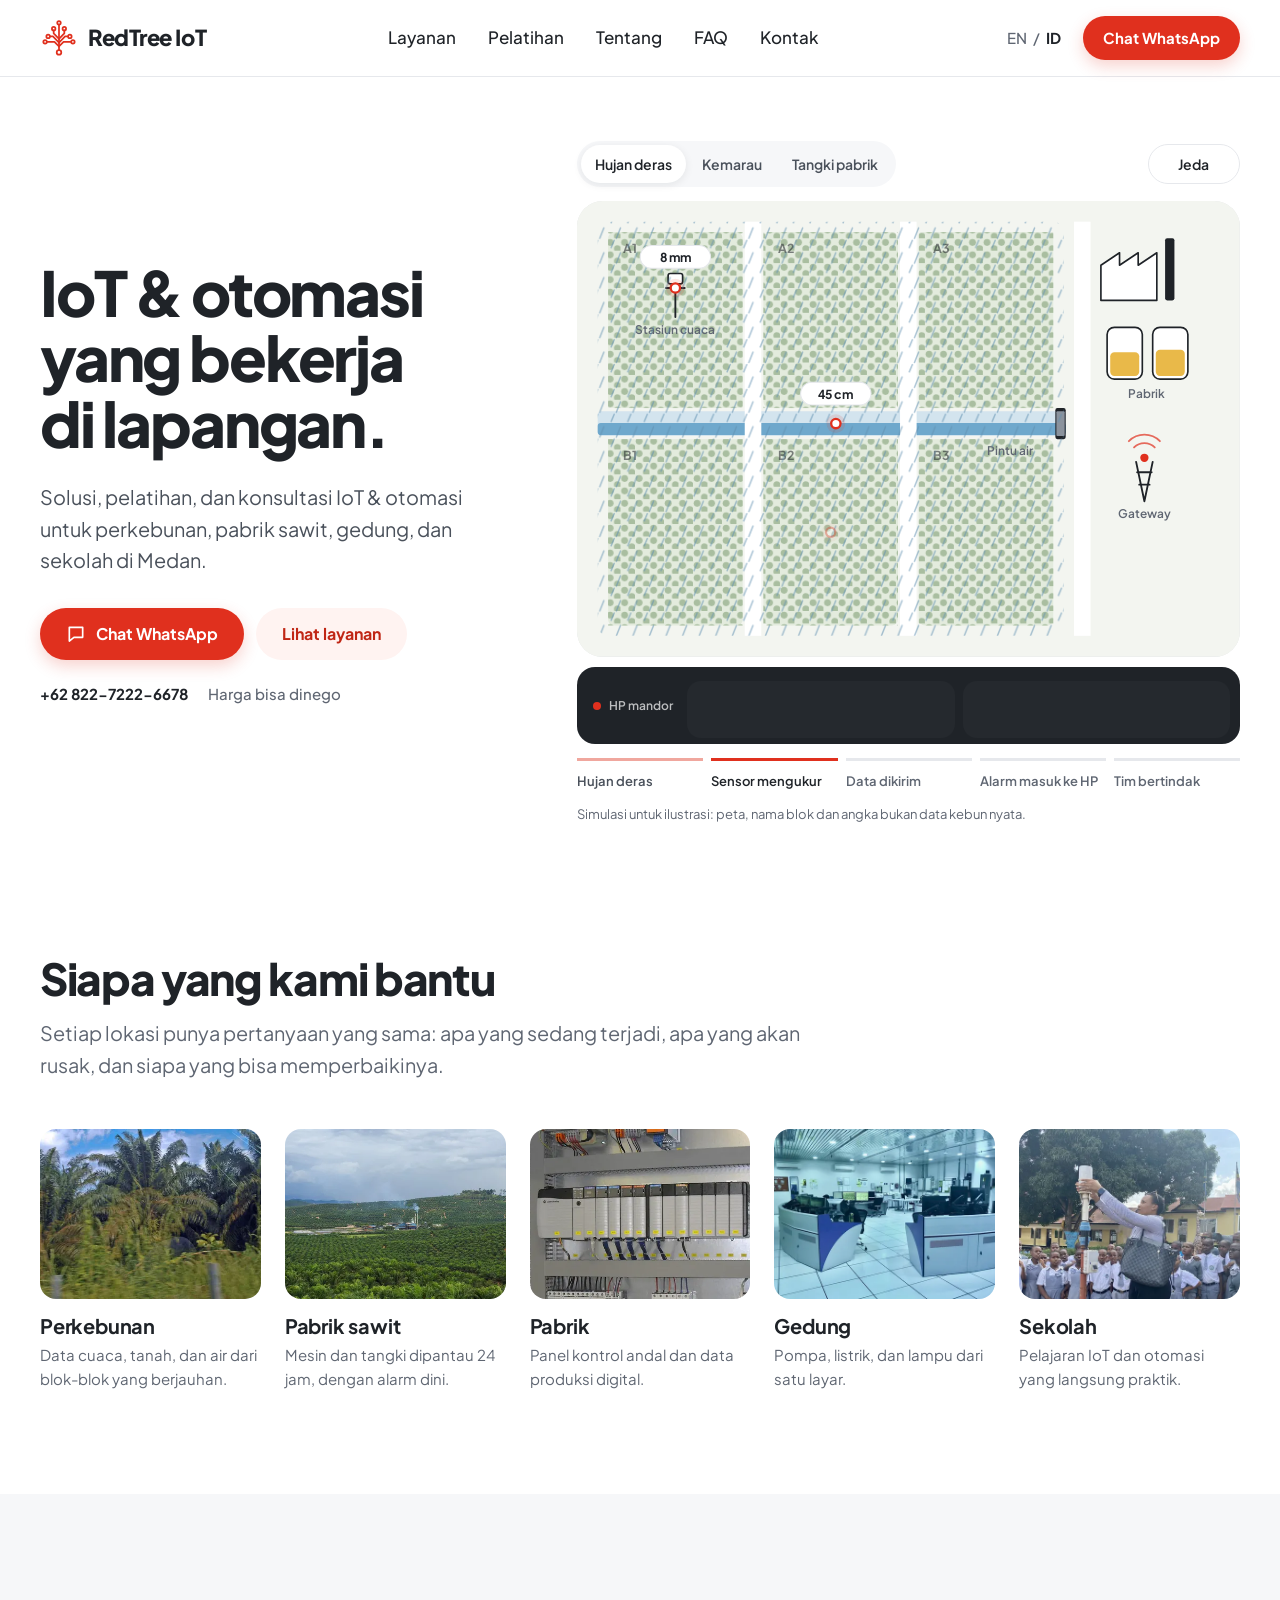
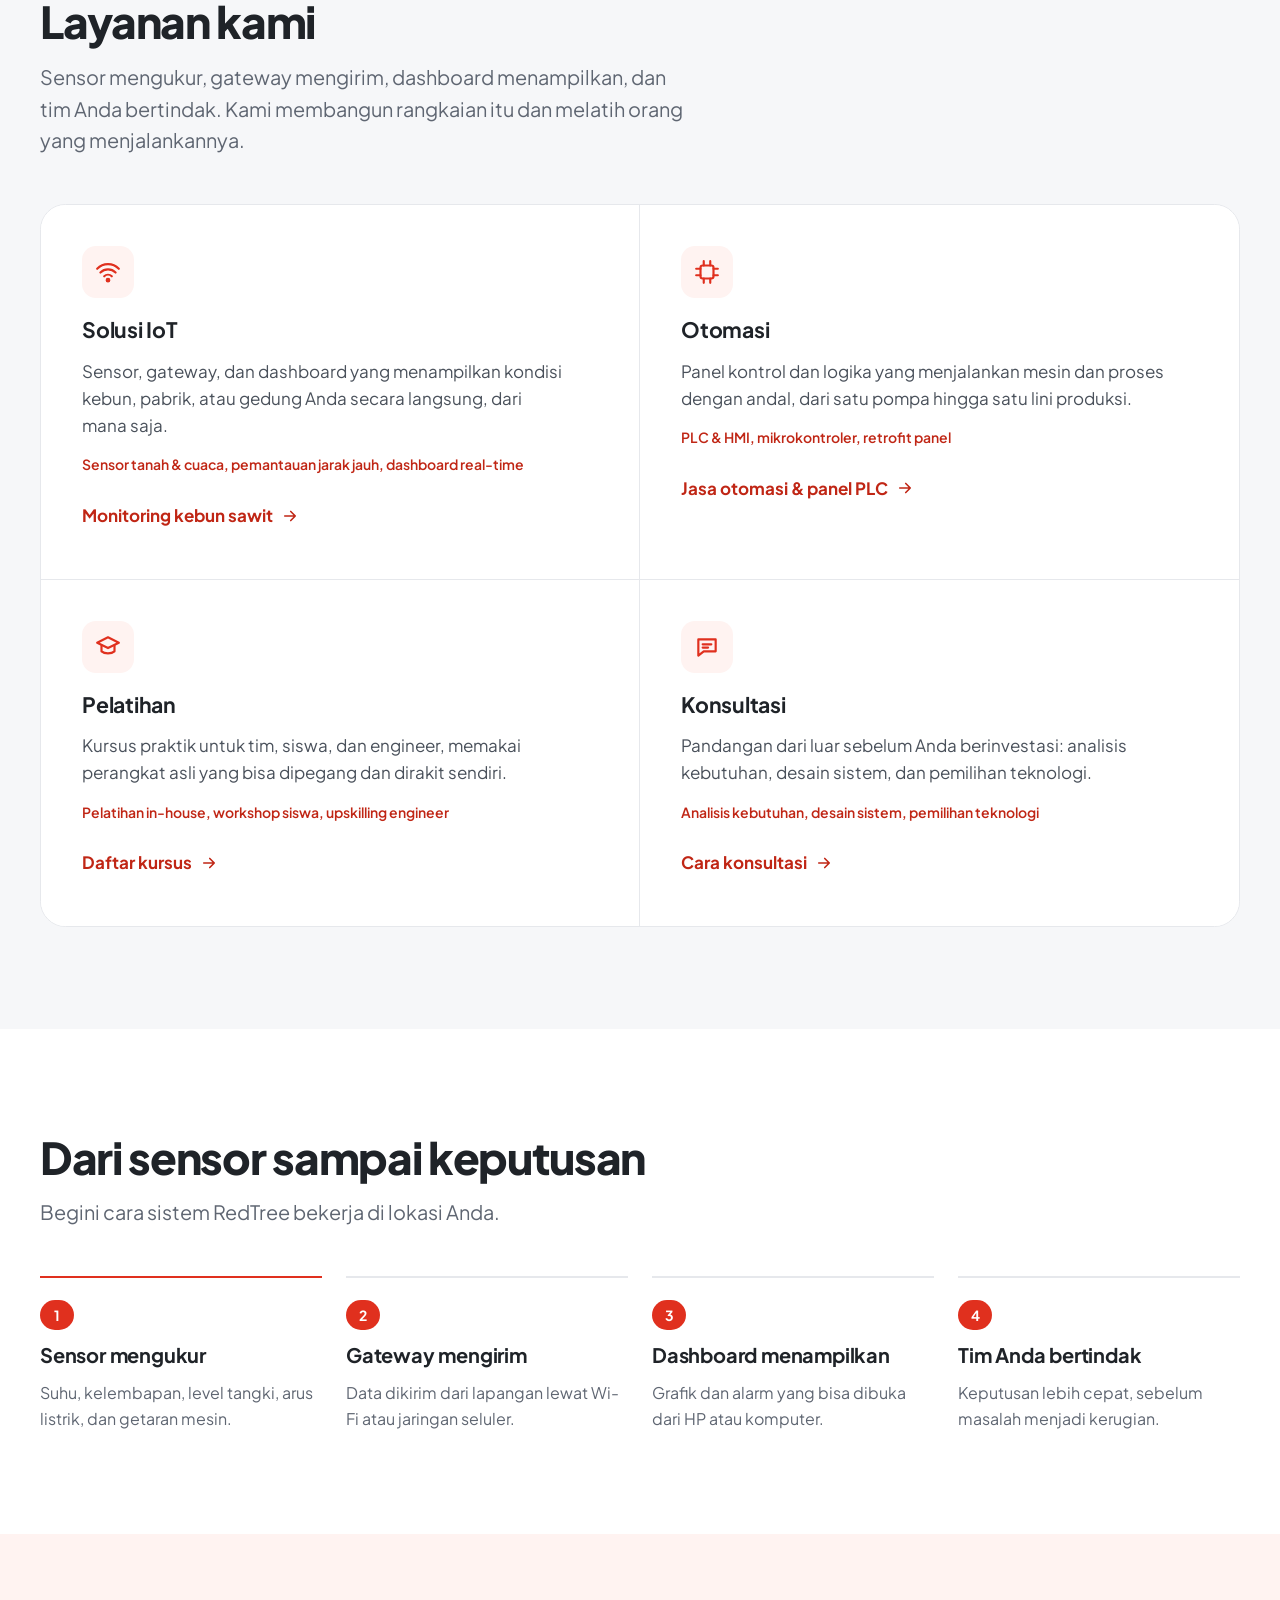
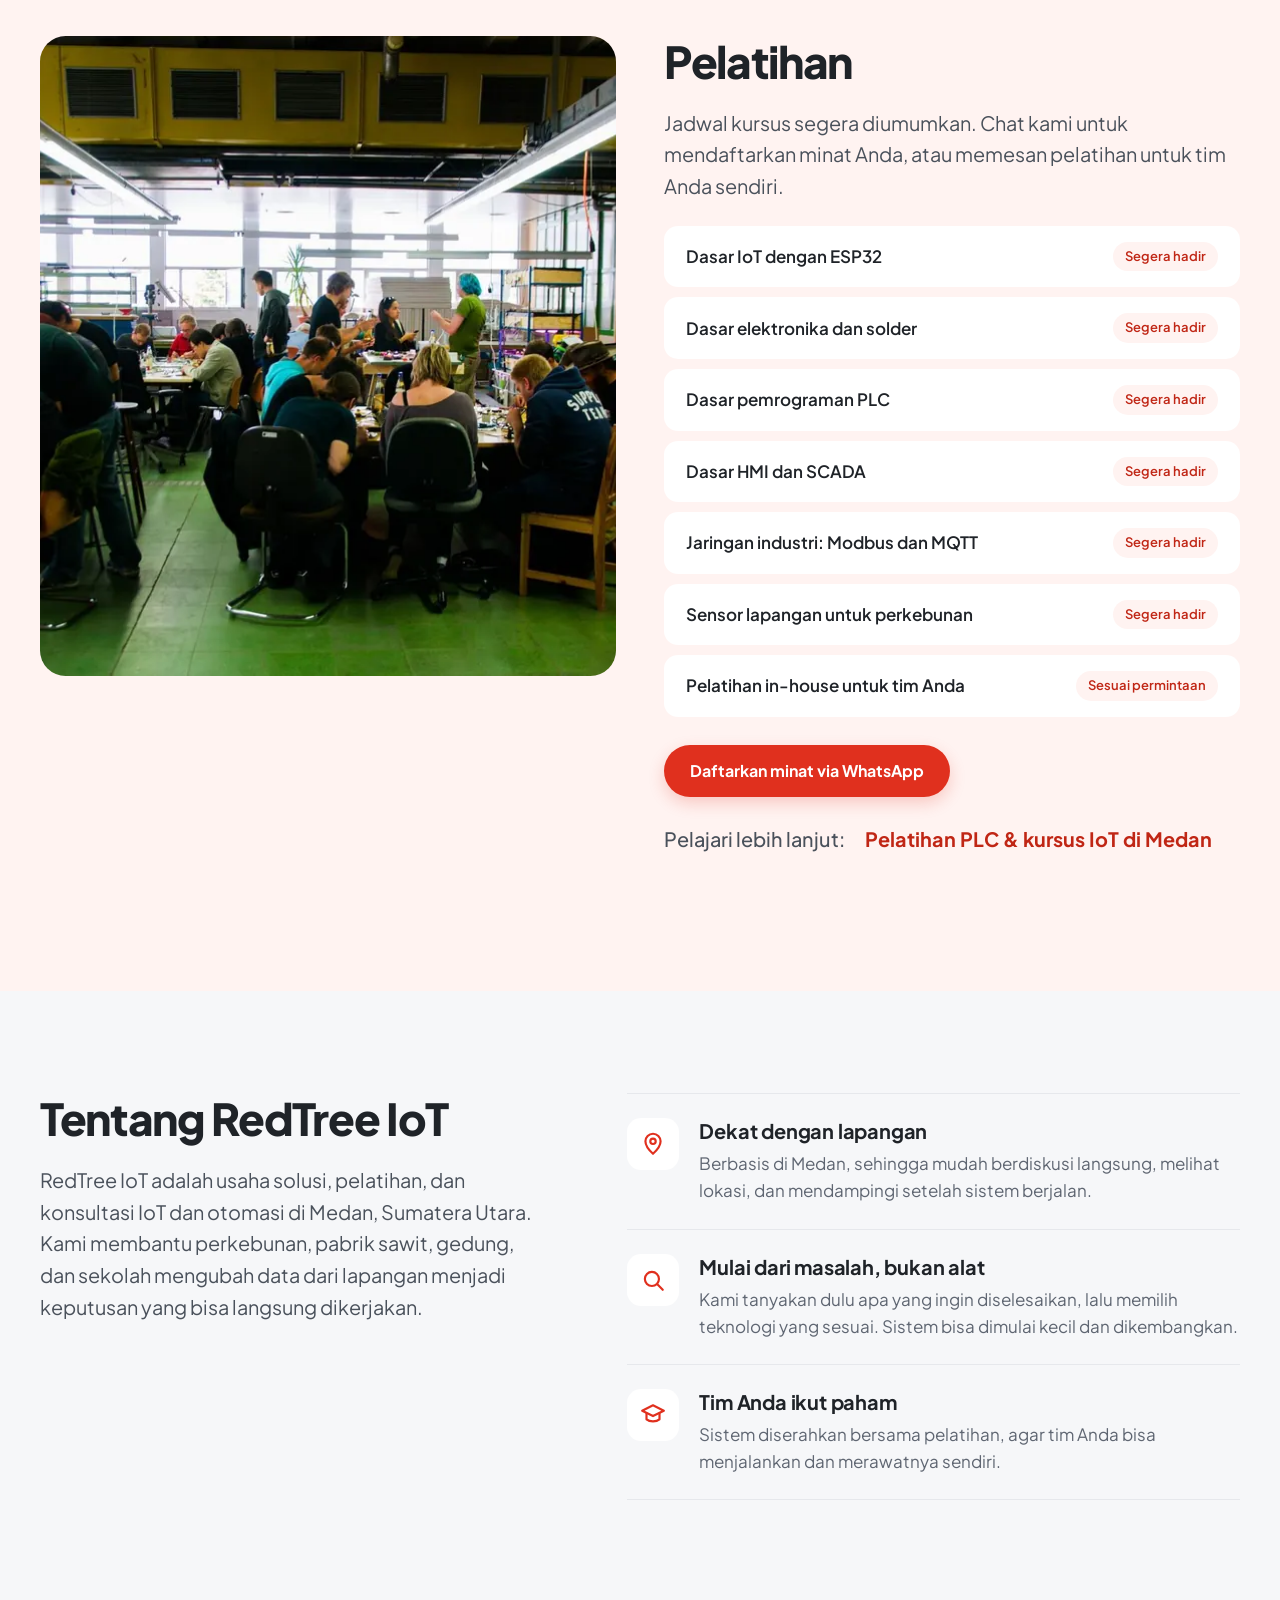
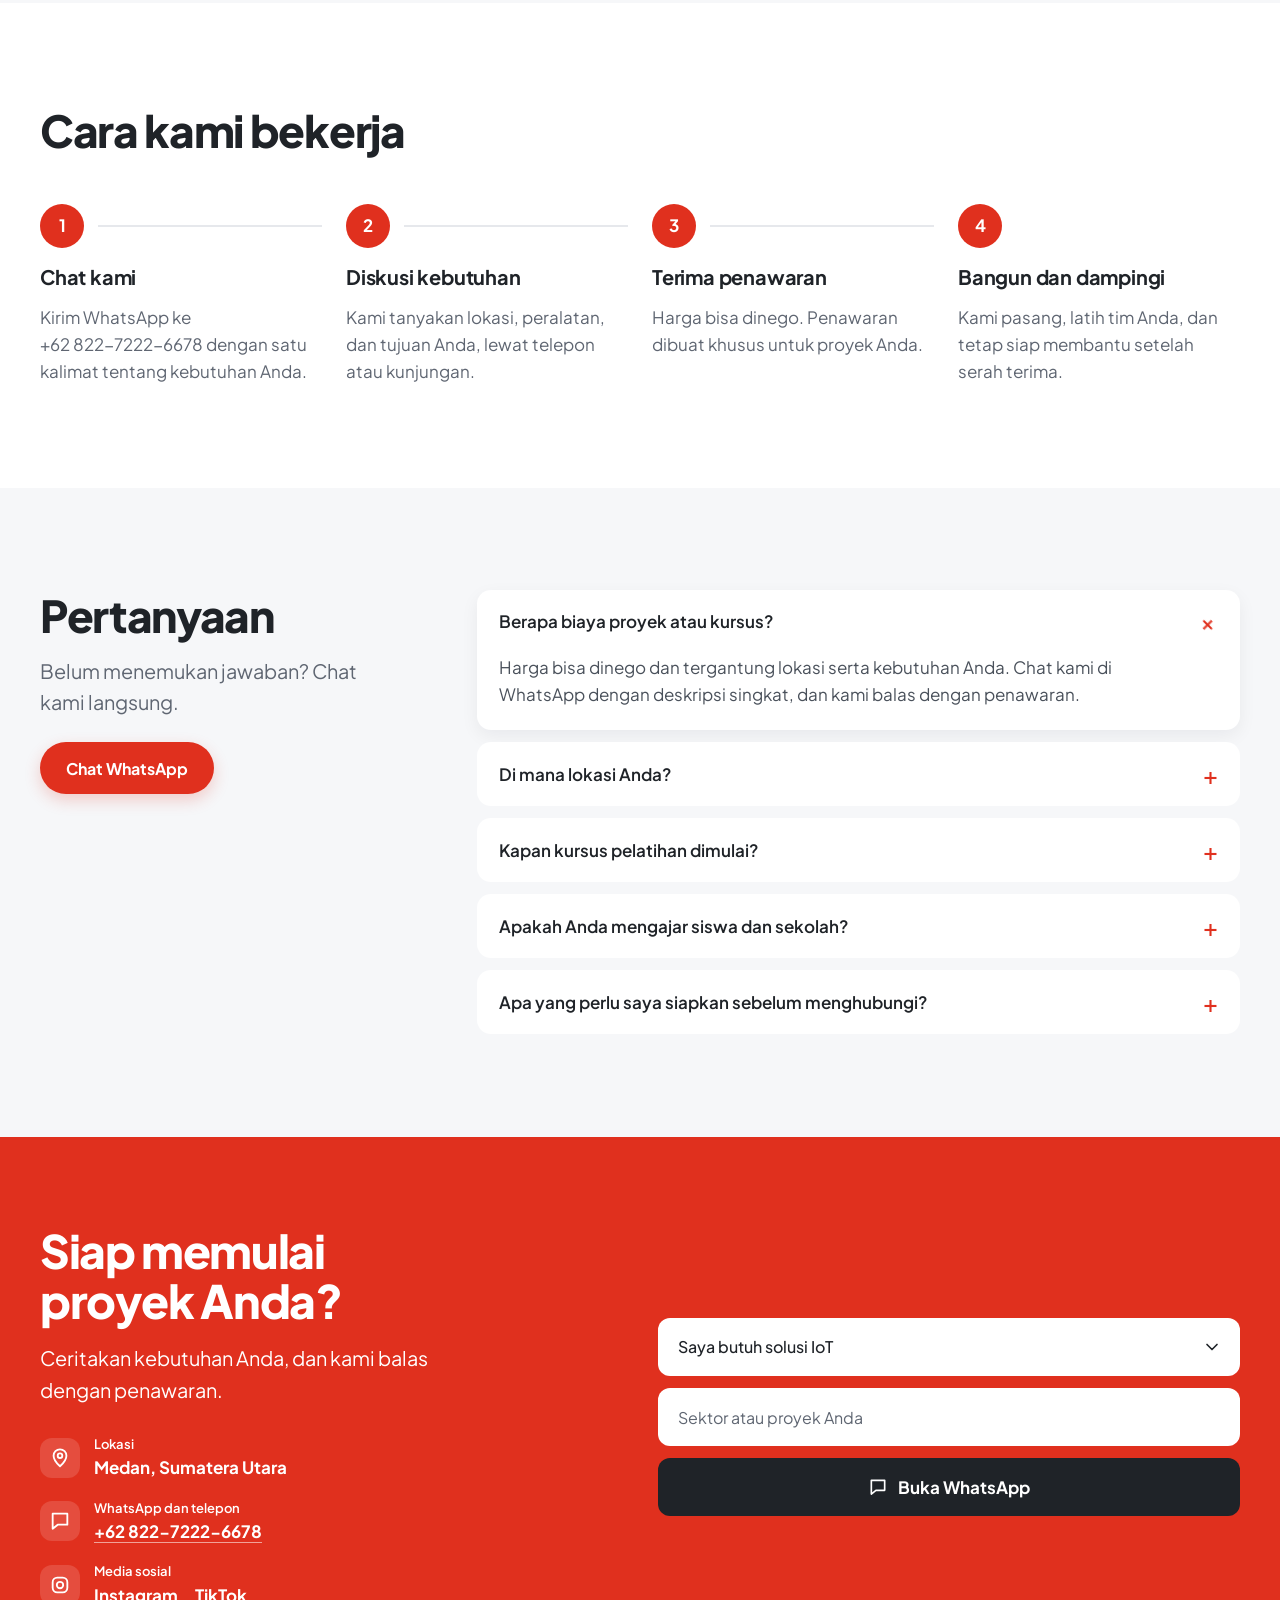
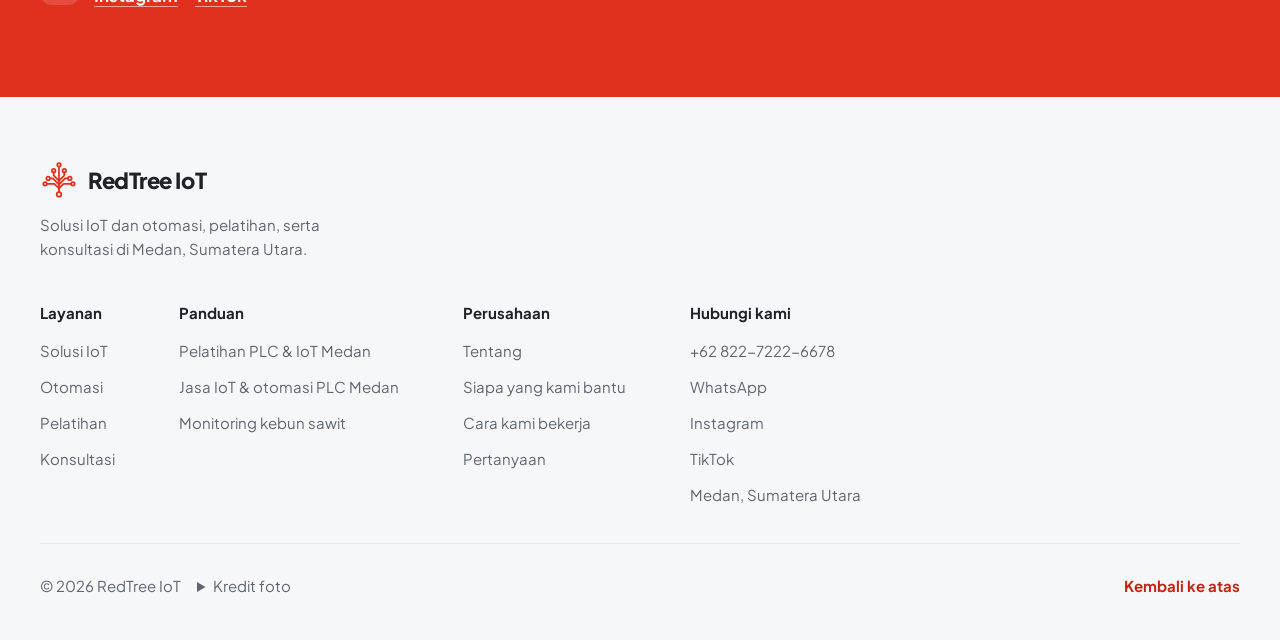
==== commit c3fc1871: "Remove the "Contoh sistem" stock-photo grid The owner found the Wikimedia example photos unrealistic" ====
--- a/site/index.html
+++ b/site/index.html
@@ -165,7 +165,6 @@
       </a>
       <nav class="links" id="site-nav" aria-label="Utama" data-i18n-arialabel="a.main">
         <a href="#layanan" data-i18n="nav.services">Layanan</a>
-        <a href="#portofolio" data-i18n="nav.portfolio">Contoh sistem</a>
         <a href="#pelatihan" data-i18n="nav.training">Pelatihan</a>
         <a href="#tentang" data-i18n="nav.about">Tentang</a>
         <a href="#faq" data-i18n="nav.faq">FAQ</a>
@@ -357,25 +356,6 @@
       </div>
     </section>
 
-    <section class="section grey" id="portofolio" aria-labelledby="portofolio-h">
-      <div class="wrap">
-        <div class="head head-row">
-          <div>
-            <h2 id="portofolio-h" data-i18n="pf.h">Contoh sistem</h2>
-            <p data-i18n="pf.p">Jenis sistem dan pelatihan yang kami tawarkan. Foto ilustrasi dari Wikimedia Commons, bukan proyek RedTree.</p>
-          </div>
-          <a class="text-link" href="https://wa.me/6282272226678" target="_blank" rel="noopener" data-i18n="pf.ask">Tanya tentang proyek</a>
-        </div>
-        <div class="works">
-          <figure><img src="assets/aws-automatic-weather-station.jpg" wid srcset="assets/aws-automatic-weather-station-480.webp 480w, assets/aws-automatic-weather-station-960.webp 960w, assets/aws-automatic-weather-station.jpg 1600w" sizes="(max-width: 699px) 50vw, 33vw"th="1200" height="1600" alt="Tiang stasiun cuaca otomatis dengan sensor dan panel surya di lahan berpagar" data-i18n-alt="img.w1" loading="lazy"><figcaption><span data-i18n="pf.1">Stasiun cuaca kebun</span><span class="cat">IoT</span></figcaption></figure>
-          <figure><img src="assets/bma-automation-allen-bradley-plc-3.jpg" wid srcset="assets/bma-automation-allen-bradley-plc-3-480.webp 480w, assets/bma-automation-allen-bradley-plc-3-960.webp 960w, assets/bma-automation-allen-bradley-plc-3.jpg 1600w" sizes="(max-width: 699px) 50vw, 33vw"th="1600" height="1067" alt="Rak PLC dan kabel terminal di dalam panel kontrol" data-i18n-alt="img.w2" loading="lazy"><figcaption><span data-i18n="pf.2">Panel kontrol PLC</span><span class="cat" data-i18n="cat.auto">Otomasi</span></figcaption></figure>
-          <figure><img src="assets/plc-displej.jpg" wid srcset="assets/plc-displej-480.webp 480w, assets/plc-displej-960.webp 960w, assets/plc-displej.jpg 1600w" sizes="(max-width: 699px) 50vw, 33vw"th="1600" height="1202" alt="Panel operator mesin dengan layar sentuh, tombol tekan, dan tombol darurat" data-i18n-alt="img.w3" loading="lazy"><figcaption><span data-i18n="pf.3">Panel operator HMI</span><span class="cat" data-i18n="cat.auto">Otomasi</span></figcaption></figure>
-          <figure><img src="assets/newater-s-c-a-d-a-room.jpg" wid srcset="assets/newater-s-c-a-d-a-room-480.webp 480w, assets/newater-s-c-a-d-a-room-960.webp 960w, assets/newater-s-c-a-d-a-room.jpg 1600w" sizes="(max-width: 699px) 50vw, 33vw"th="1600" height="1200" alt="Ruang kontrol SCADA dengan meja operator dan monitor" data-i18n-alt="img.w4" loading="lazy"><figcaption><span data-i18n="pf.4">Perencanaan ruang kontrol</span><span class="cat" data-i18n="cat.cons">Konsultasi</span></figcaption></figure>
-          <figure><img src="assets/students-installing-the-electronics-for-a-long.jpg" wid srcset="assets/students-installing-the-electronics-for-a-long-480.webp 480w, assets/students-installing-the-electronics-for-a-long-960.webp 960w, assets/students-installing-the-electronics-for-a-long.jpg 1600w" sizes="(max-width: 699px) 50vw, 33vw"th="1600" height="1067" alt="Dua siswa memasang elektronik pada rangka antena di lapangan" data-i18n-alt="img.w5" loading="lazy"><figcaption><span data-i18n="pf.5">Pemasangan sensor lapangan</span><span class="cat" data-i18n="cat.train">Pelatihan</span></figcaption></figure>
-          <figure><img src="assets/arduino-uno-hc-sr04-hc-05-breadboard.jpg" wid srcset="assets/arduino-uno-hc-sr04-hc-05-breadboard-480.webp 480w, assets/arduino-uno-hc-sr04-hc-05-breadboard-960.webp 960w, assets/arduino-uno-hc-sr04-hc-05-breadboard.jpg 1600w" sizes="(max-width: 699px) 50vw, 33vw"th="1600" height="1200" alt="Sensor jarak ultrasonik yang terhubung ke Arduino di atas meja" data-i18n-alt="img.w6" loading="lazy"><figcaption><span data-i18n="pf.6">Sensor level tangki</span><span class="cat">IoT</span></figcaption></figure>
-        </div>
-      </div>
-    </section>
 
     <section class="section tint" id="pelatihan" aria-labelledby="pelatihan-h">
       <div class="wrap training">
@@ -494,7 +474,7 @@
         <div class="cols">
           <nav aria-label="Layanan" data-i18n-arialabel="nav.services"><h2 data-i18n="nav.services">Layanan</h2><a href="#layanan" data-i18n="svc.1">Solusi IoT</a><a href="#layanan" data-i18n="svc.2">Otomasi</a><a href="#pelatihan" data-i18n="svc.3">Pelatihan</a><a href="#layanan" data-i18n="svc.4">Konsultasi</a></nav>
           <nav aria-label="Panduan" data-i18n-arialabel="ft.guides"><h2 data-i18n="ft.guides">Panduan</h2><a href="pelatihan-plc-iot-medan/" data-i18n="ft.g1">Pelatihan PLC &amp; IoT Medan</a><a href="jasa-iot-otomasi-medan/" data-i18n="ft.g2">Jasa IoT &amp; otomasi PLC Medan</a><a href="monitoring-kebun-sawit/" data-i18n="ft.g3">Monitoring kebun sawit</a></nav>
-          <nav aria-label="Perusahaan" data-i18n-arialabel="ft.company"><h2 data-i18n="ft.company">Perusahaan</h2><a href="#tentang" data-i18n="nav.about">Tentang</a><a href="#portofolio" data-i18n="nav.portfolio">Contoh sistem</a><a href="#sektor" data-i18n="sec.h">Siapa yang kami bantu</a><a href="#proses" data-i18n="pr.h">Cara kami bekerja</a><a href="#faq" data-i18n="faq.h">Pertanyaan</a></nav>
+          <nav aria-label="Perusahaan" data-i18n-arialabel="ft.company"><h2 data-i18n="ft.company">Perusahaan</h2><a href="#tentang" data-i18n="nav.about">Tentang</a><a href="#sektor" data-i18n="sec.h">Siapa yang kami bantu</a><a href="#proses" data-i18n="pr.h">Cara kami bekerja</a><a href="#faq" data-i18n="faq.h">Pertanyaan</a></nav>
           <div><h2 data-i18n="ft.reach">Hubungi kami</h2><a href="tel:+6282272226678">+62 822-7222-6678</a><a href="https://wa.me/6282272226678" target="_blank" rel="noopener">WhatsApp</a><a href="https://www.instagram.com/redtreeiot/" target="_blank" rel="noopener">Instagram</a><a href="https://www.tiktok.com/@redtreeiot" target="_blank" rel="noopener">TikTok</a><a href="https://www.google.com/maps/search/Medan,+North+Sumatra,+Indonesia" target="_blank" rel="noopener" data-i18n="ct.place">Medan, Sumatera Utara</a></div>
         </div>
       </div>
@@ -509,7 +489,6 @@
         <li>&ldquo;<a href="https://commons.wikimedia.org/wiki/File:PLC_displej.jpg" target="_blank" rel="noopener">PLC displej</a>&rdquo; by Quist161, <a href="https://creativecommons.org/licenses/by-sa/4.0" target="_blank" rel="noopener">CC BY-SA 4.0</a>, via Wikimedia Commons</li>
         <li>&ldquo;<a href="https://commons.wikimedia.org/wiki/File:BMA_Automation_Allen_Bradley_PLC_3.JPG" target="_blank" rel="noopener">BMA Automation Allen Bradley PLC 3</a>&rdquo; by Elmschrat Coaching-Blog, <a href="https://creativecommons.org/licenses/by-sa/3.0" target="_blank" rel="noopener">CC BY-SA 3.0</a>, via Wikimedia Commons</li>
         <li>&ldquo;<a href="https://commons.wikimedia.org/wiki/File:SIMPLE_CONTROL_WITH_INDICATOR_LIGHTS.jpg" target="_blank" rel="noopener">SIMPLE CONTROL WITH INDICATOR LIGHTS</a>&rdquo; by Sam D. Wilbur, <a href="https://creativecommons.org/licenses/by-sa/4.0" target="_blank" rel="noopener">CC BY-SA 4.0</a>, via Wikimedia Commons</li>
-        <li>&ldquo;<a href="https://commons.wikimedia.org/wiki/File:Arduino_UNO_%2B_HC-SR04_%2B_HC_05_%2B_breadboard_-_side_view_01.jpg" target="_blank" rel="noopener">Arduino UNO + HC-SR04 + HC 05 + breadboard - side view 01</a>&rdquo; by Pradana Aumars ( talk Â· contribs ), <a href="https://creativecommons.org/licenses/by-sa/4.0" target="_blank" rel="noopener">CC BY-SA 4.0</a>, via Wikimedia Commons</li>
         <li>&ldquo;<a href="https://commons.wikimedia.org/wiki/File:Arduino_%26_breadboard,_mounted.jpg" target="_blank" rel="noopener">Arduino &amp; breadboard, mounted</a>&rdquo; by TreyDanger, <a href="https://creativecommons.org/licenses/by/2.0" target="_blank" rel="noopener">CC BY 2.0</a>, via Wikimedia Commons</li>
         <li>&ldquo;<a href="https://commons.wikimedia.org/wiki/File:Automatic_weather_station_learning.jpg" target="_blank" rel="noopener">Automatic weather station learning</a>&rdquo; by Mogi19, <a href="https://creativecommons.org/licenses/by-sa/4.0" target="_blank" rel="noopener">CC BY-SA 4.0</a>, via Wikimedia Commons</li>
         <li>&ldquo;<a href="https://commons.wikimedia.org/wiki/File:AWS(Automatic_Weather_station).JPG" target="_blank" rel="noopener">AWS(Automatic Weather station)</a>&rdquo; by Delince, <a href="https://creativecommons.org/licenses/by-sa/3.0" target="_blank" rel="noopener">CC BY-SA 3.0</a>, via Wikimedia Commons</li>
@@ -520,7 +499,6 @@
         <li>&ldquo;<a href="https://commons.wikimedia.org/wiki/File:SMT_soldering_class_at_Knox_Makers.jpg" target="_blank" rel="noopener">SMT soldering class at Knox Makers</a>&rdquo; by DoctorScurvy, <a href="https://creativecommons.org/licenses/by-sa/4.0" target="_blank" rel="noopener">CC BY-SA 4.0</a>, via Wikimedia Commons</li>
         <li>&ldquo;<a href="https://commons.wikimedia.org/wiki/File:Soldering_stations_at_Coredump_Hackerspace.jpg" target="_blank" rel="noopener">Soldering stations at Coredump Hackerspace</a>&rdquo; by Dbrgn, <a href="https://creativecommons.org/licenses/by-sa/4.0" target="_blank" rel="noopener">CC BY-SA 4.0</a>, via Wikimedia Commons</li>
         <li>&ldquo;<a href="https://commons.wikimedia.org/wiki/File:Students_Test_their_LEGO_Rover_Prototype_(AFRC2019-0261-094).jpg" target="_blank" rel="noopener">Students Test their LEGO Rover Prototype (AFRC2019-0261-094)</a>&rdquo; by NASA Armstrong Flight Research Center / NASA/Ken Ulbrich, <a href="https://creativecommons.org/publicdomain/mark/1.0/" target="_blank" rel="noopener">public domain</a>, via Wikimedia Commons</li>
-        <li>&ldquo;<a href="https://commons.wikimedia.org/wiki/File:Students_installing_the_electronics_for_a_Long_Wavelength_Array_element.jpg" target="_blank" rel="noopener">Students installing the electronics for a Long Wavelength Array element</a>&rdquo; by SunRISE Ground Radio Lab and Marquette Senior High School, <a href="https://creativecommons.org/licenses/by-sa/4.0" target="_blank" rel="noopener">CC BY-SA 4.0</a>, via Wikimedia Commons</li>
       </ul>
         </details>
         <a class="text-link" href="#top" data-i18n="ft.top">Kembali ke atas</a>
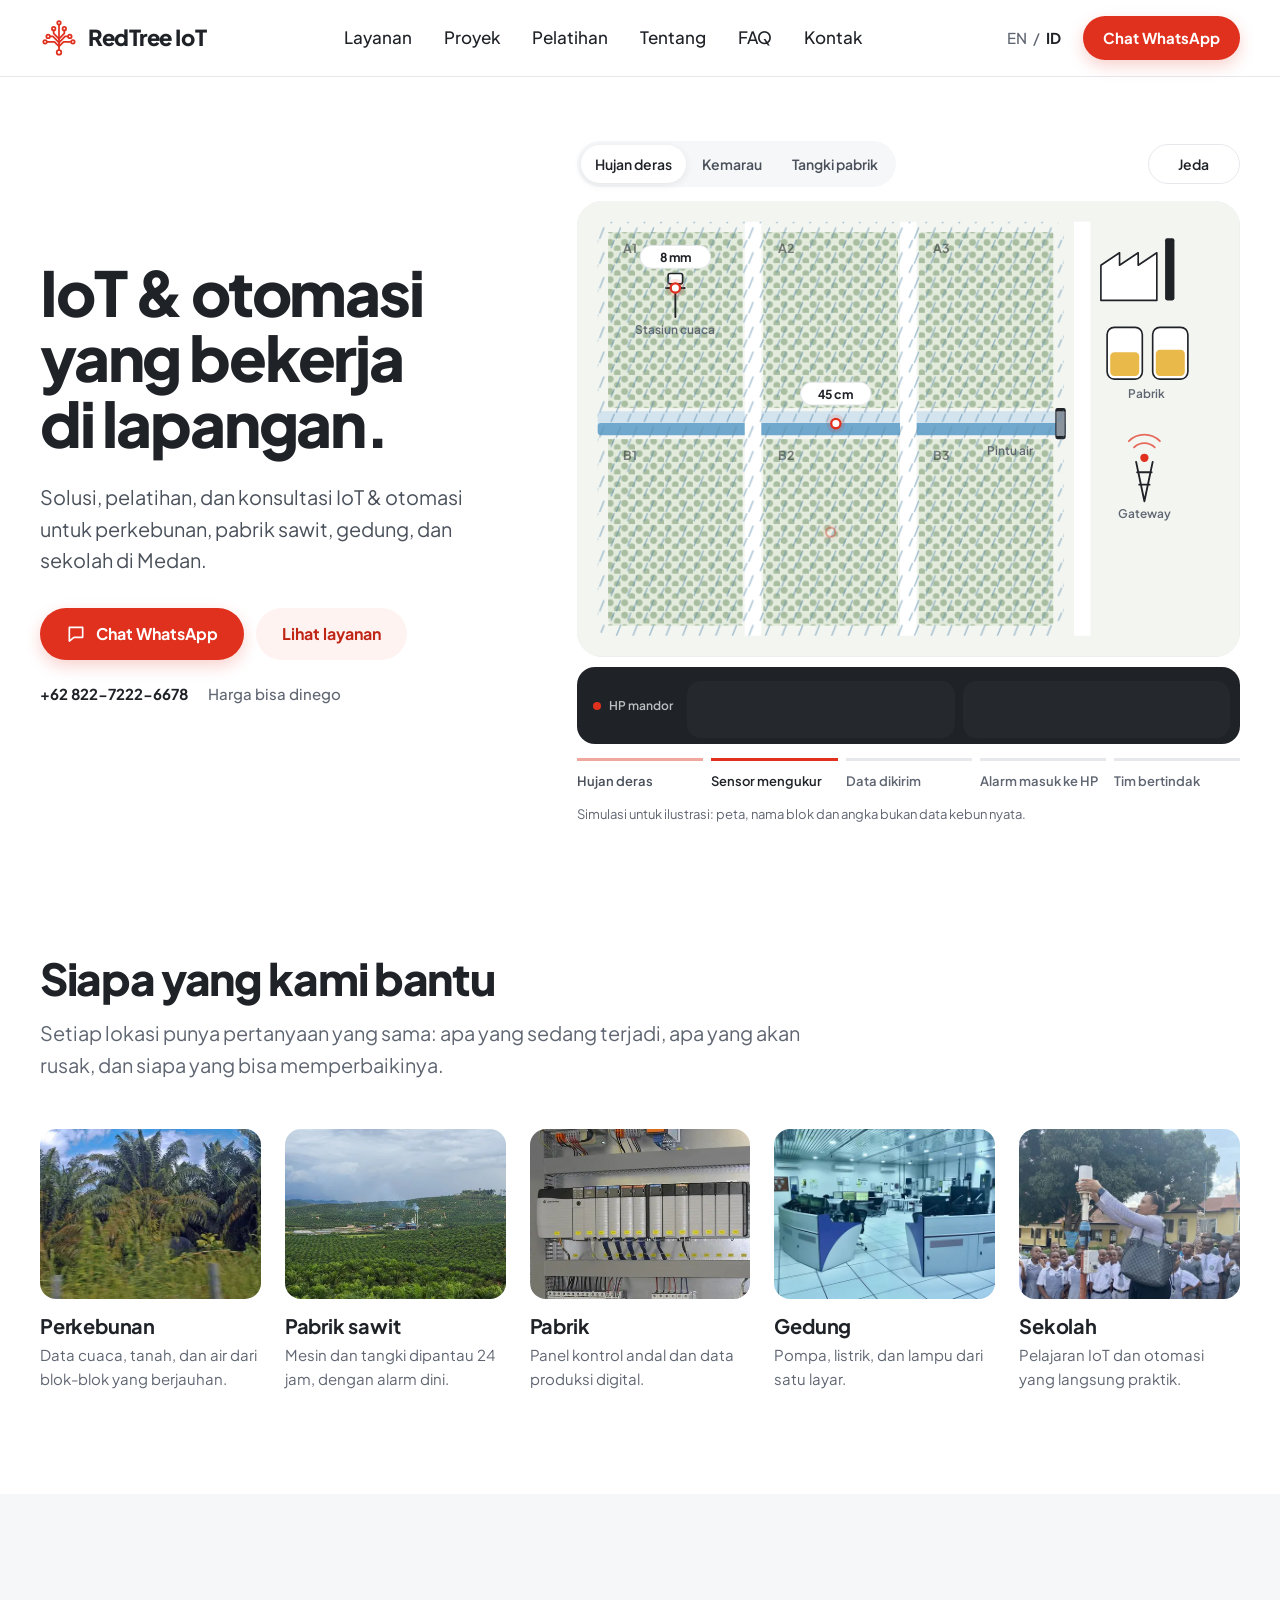
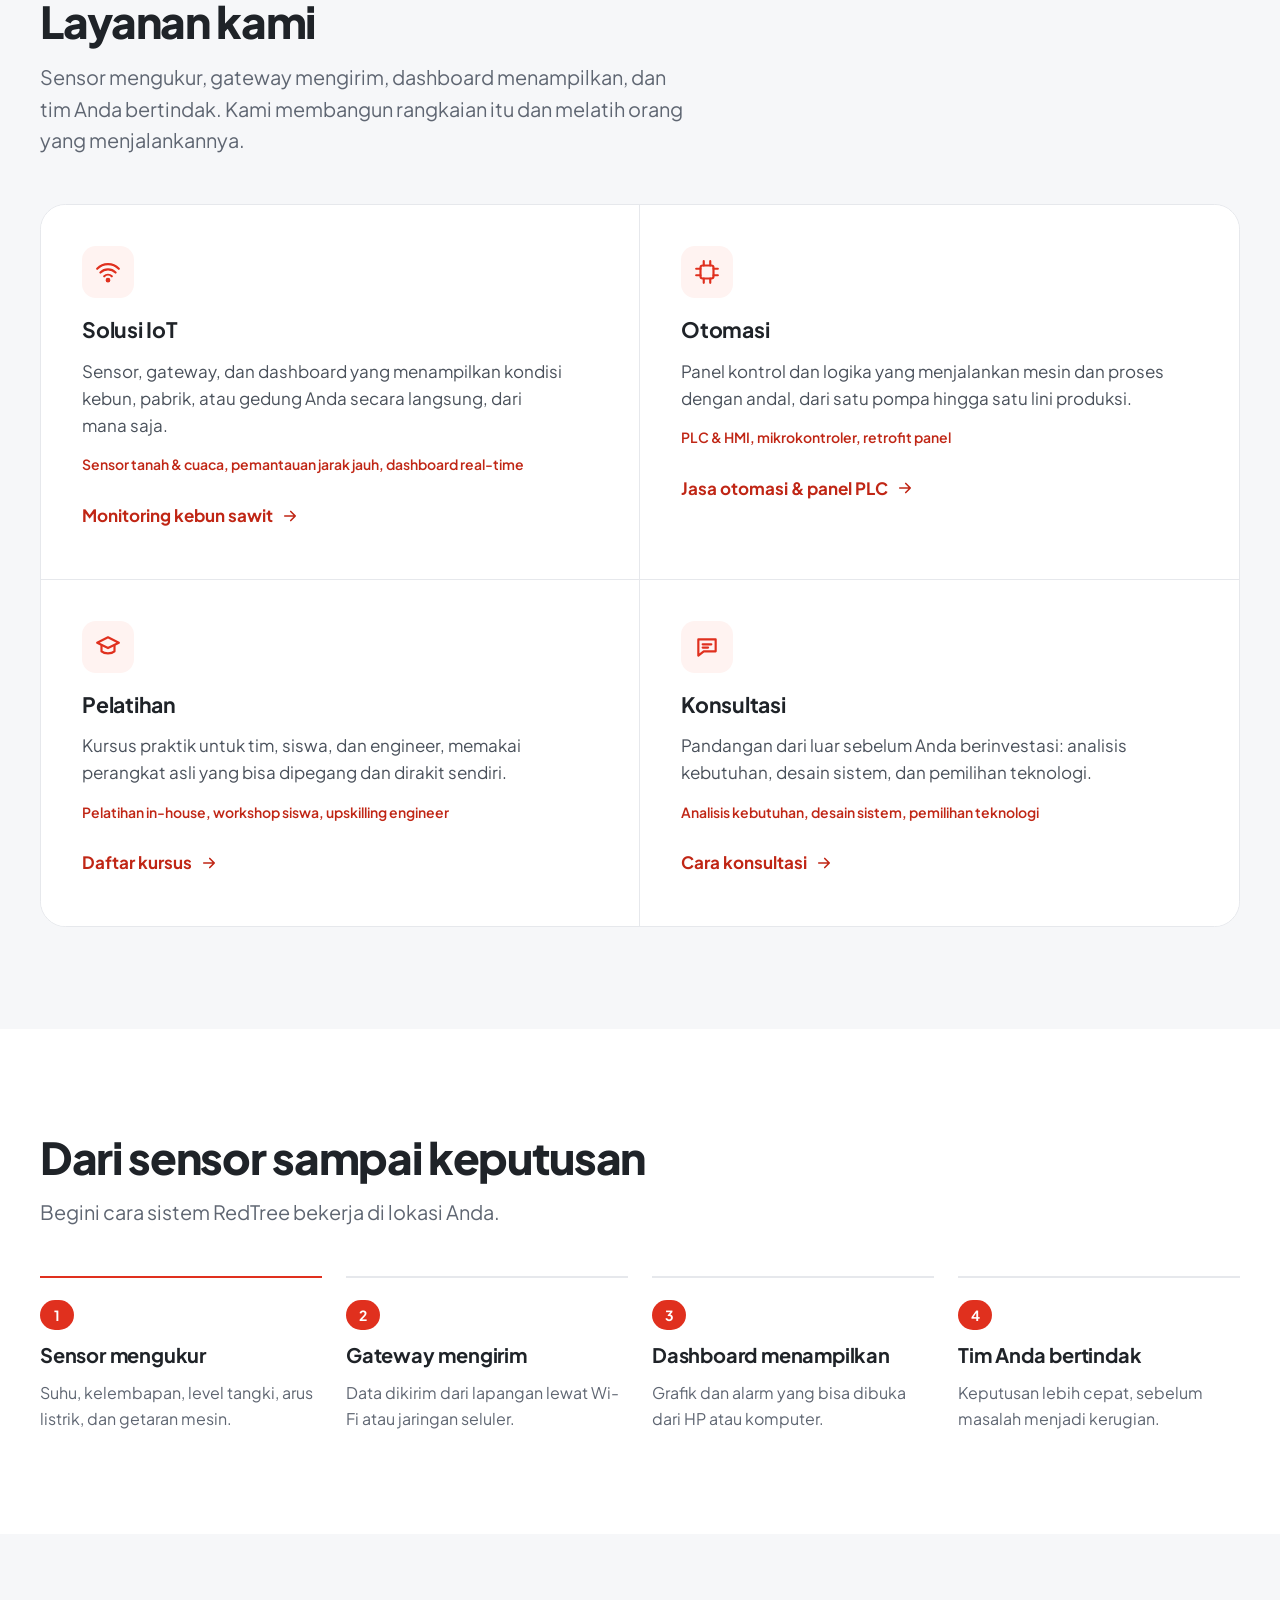
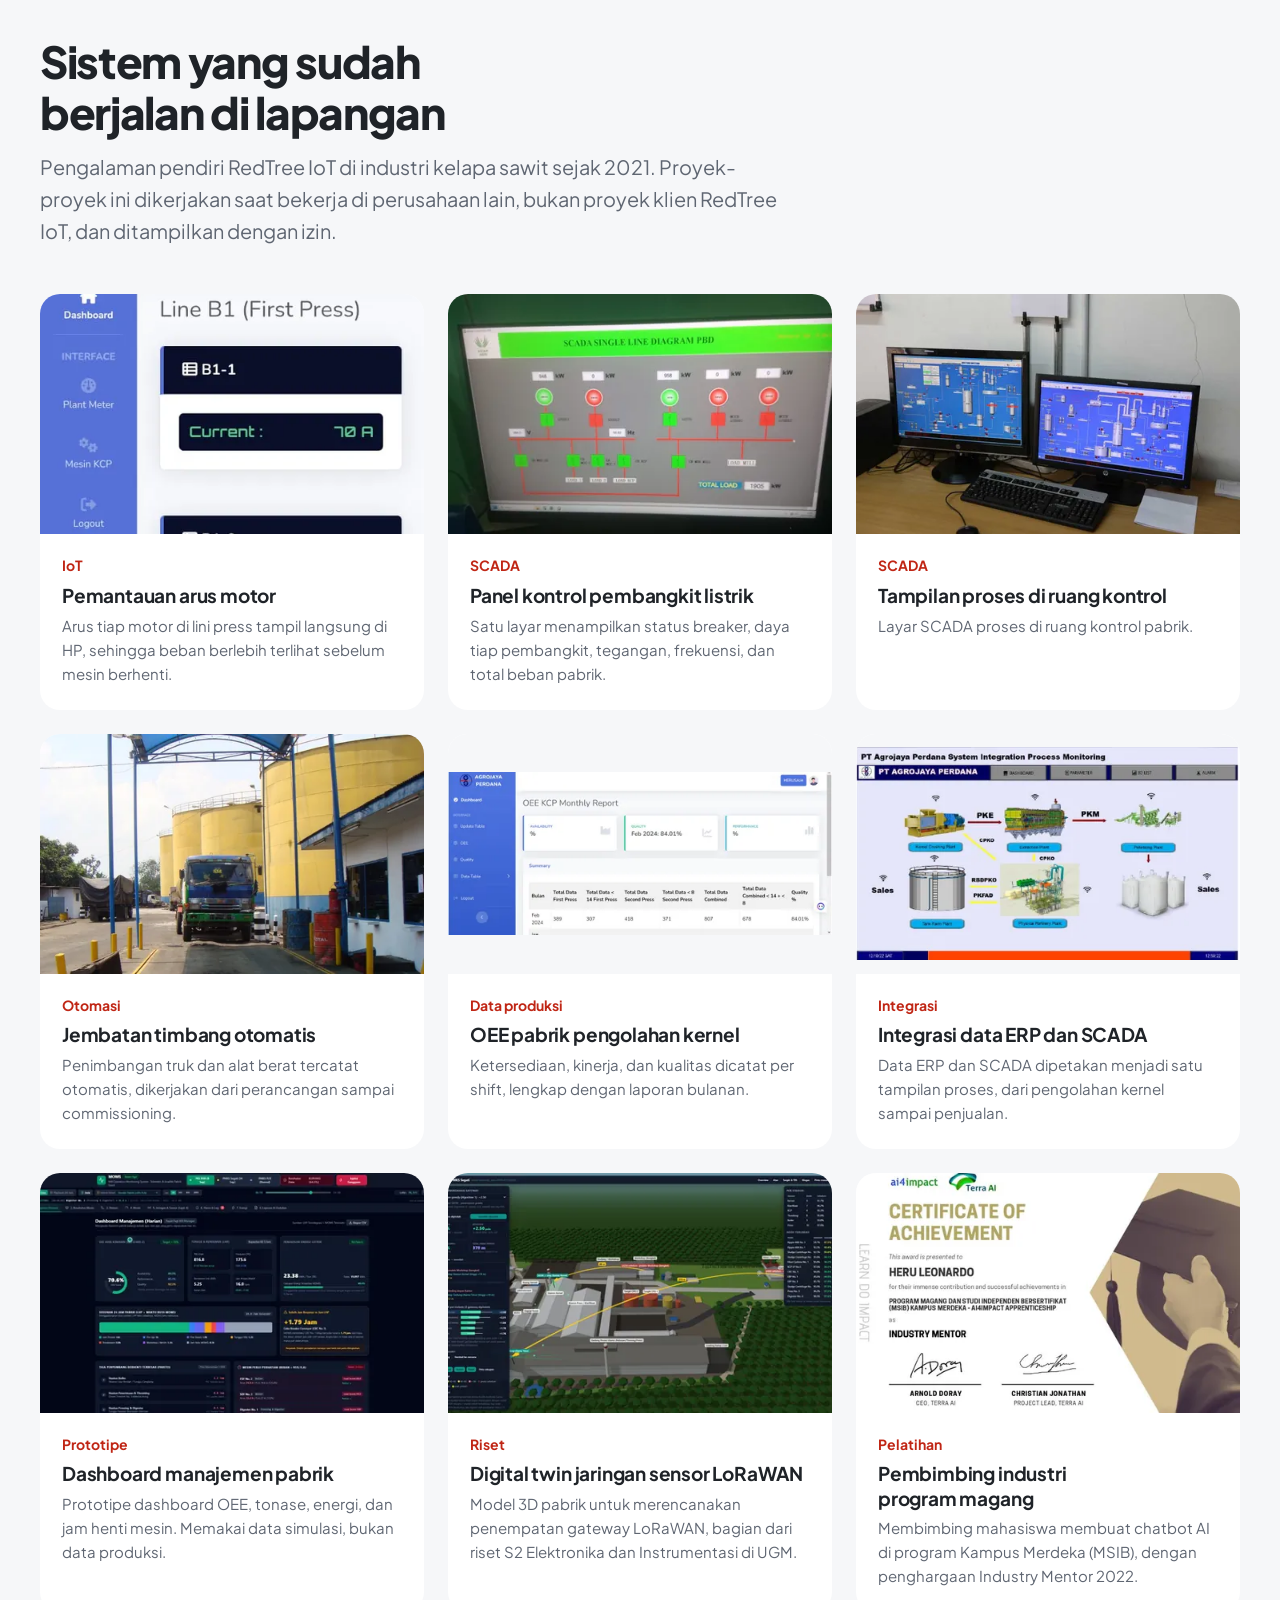
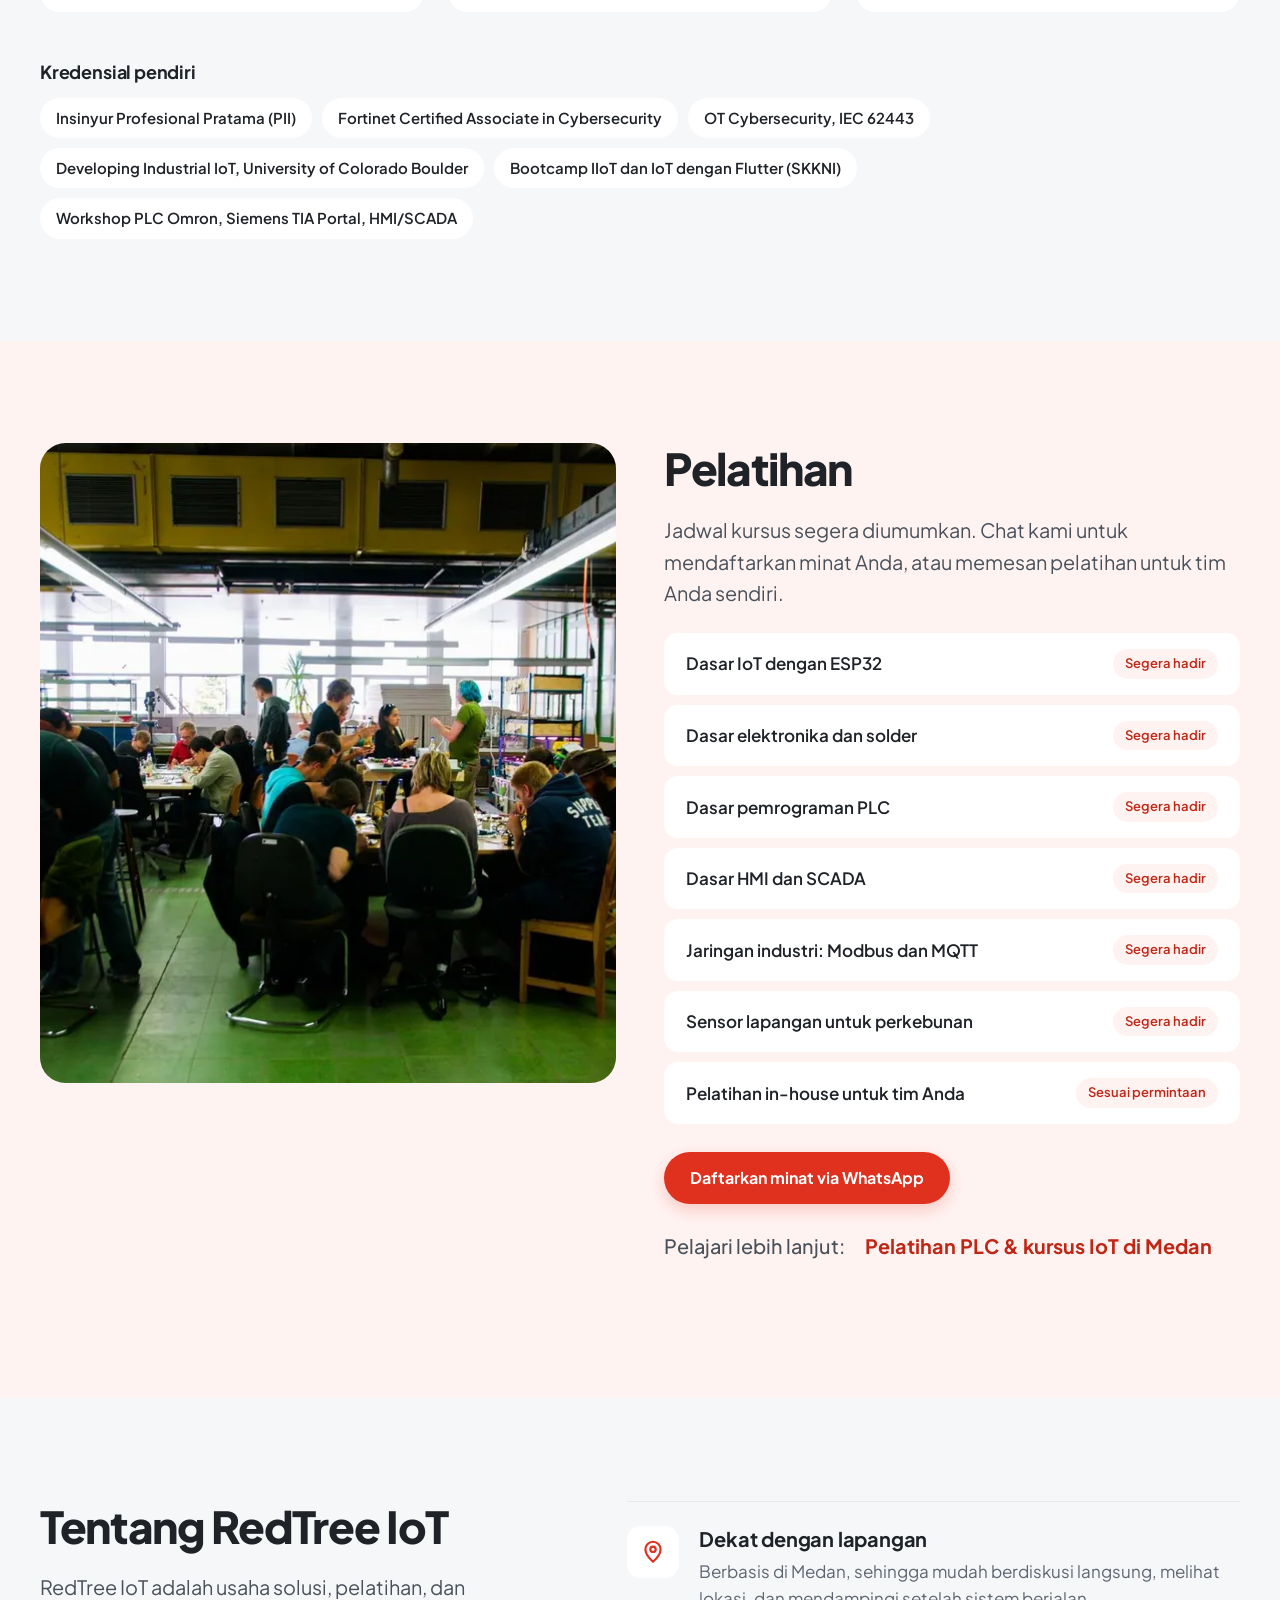
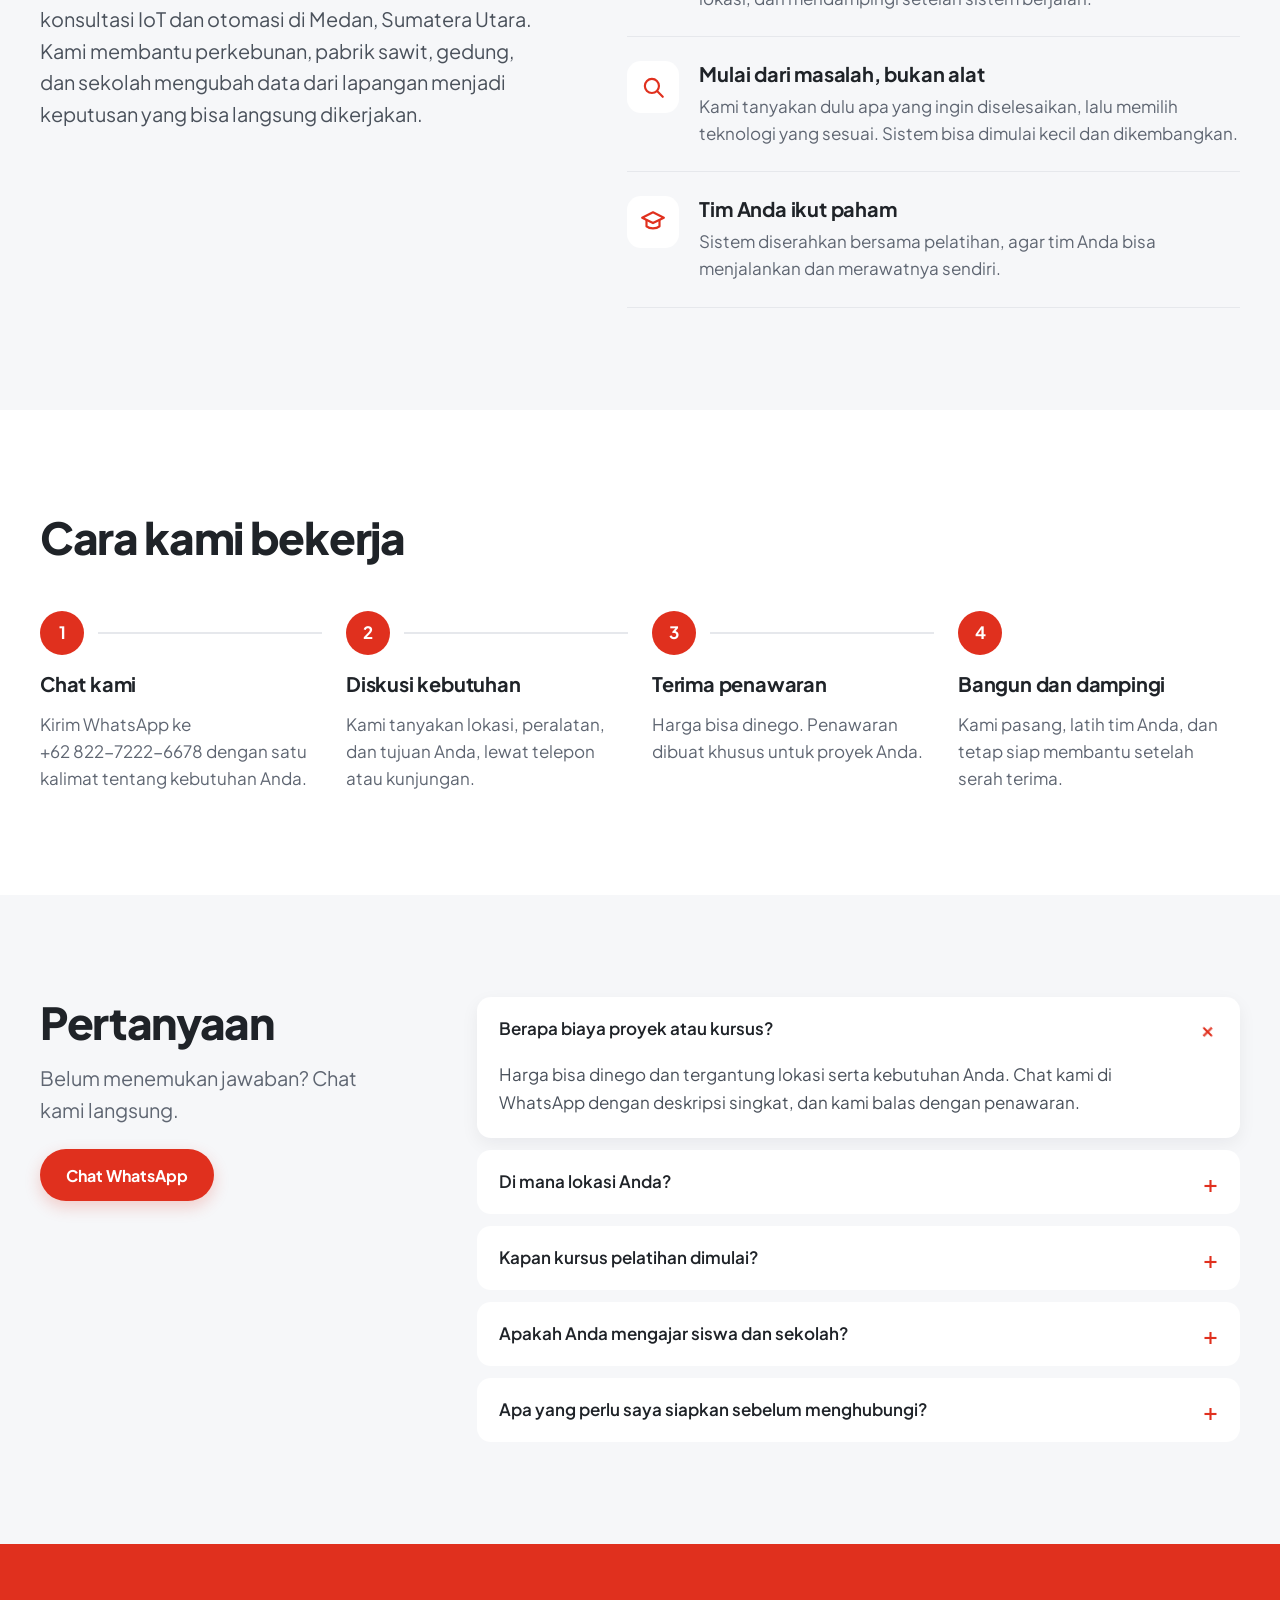
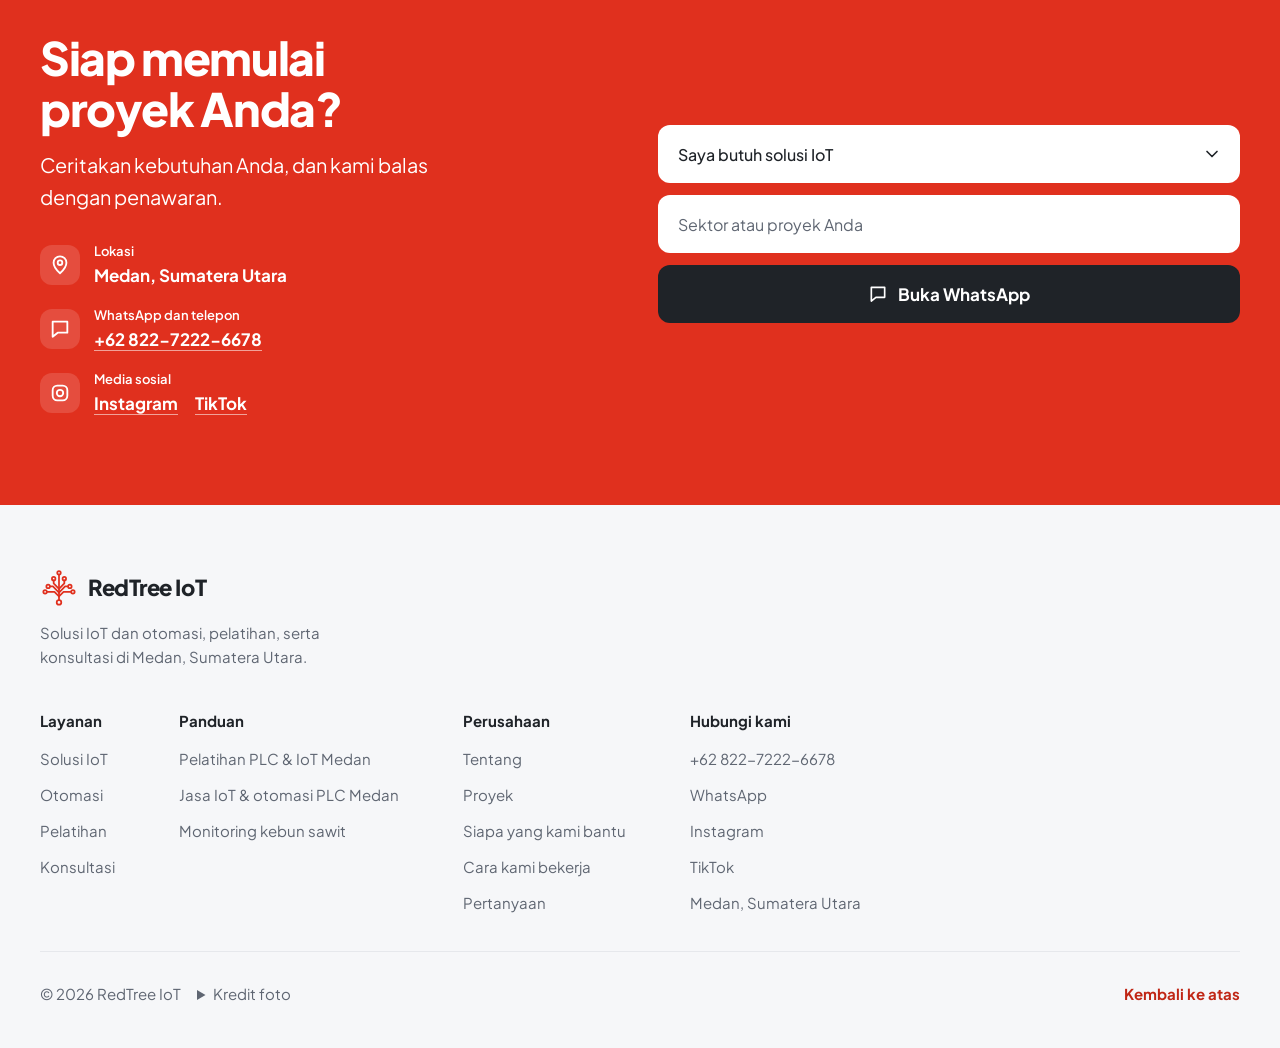
==== commit 851248c0: "Add founder projects section with real project images Replaces the removed stock-photo grid with nin" ====
--- a/site/index.html
+++ b/site/index.html
@@ -165,6 +165,7 @@
       </a>
       <nav class="links" id="site-nav" aria-label="Utama" data-i18n-arialabel="a.main">
         <a href="#layanan" data-i18n="nav.services">Layanan</a>
+        <a href="#proyek" data-i18n="nav.projects">Proyek</a>
         <a href="#pelatihan" data-i18n="nav.training">Pelatihan</a>
         <a href="#tentang" data-i18n="nav.about">Tentang</a>
         <a href="#faq" data-i18n="nav.faq">FAQ</a>
@@ -357,6 +358,64 @@
     </section>
 
 
+    <section class="section grey" id="proyek" aria-labelledby="proyek-h">
+      <div class="wrap">
+        <div class="head">
+          <h2 id="proyek-h" data-i18n="pj.h">Sistem yang sudah berjalan di lapangan</h2>
+          <p data-i18n="pj.lead">Pengalaman pendiri RedTree IoT di industri kelapa sawit sejak 2021. Proyek-proyek ini dikerjakan saat bekerja di perusahaan lain, bukan proyek klien RedTree IoT, dan ditampilkan dengan izin.</p>
+        </div>
+        <ul class="projects">
+          <li class="proj">
+            <img src="assets/proyek-arus-motor.jpg" srcset="assets/proyek-arus-motor-480.webp 480w, assets/proyek-arus-motor.jpg 540w" sizes="(max-width: 699px) 100vw, (max-width: 1023px) 50vw, 33vw" width="540" height="405" alt="Tampilan HP berisi arus listrik tiap motor di lini press pabrik" data-i18n-alt="pj.i1" loading="lazy">
+            <div class="proj-body"><span class="proj-cat" data-i18n="pj.c1">IoT</span><h3 data-i18n="pj.t1">Pemantauan arus motor</h3><p data-i18n="pj.p1">Arus tiap motor di lini press tampil langsung di HP, sehingga beban berlebih terlihat sebelum mesin berhenti.</p></div>
+          </li>
+          <li class="proj">
+            <img src="assets/proyek-scada-sld.jpg" srcset="assets/proyek-scada-sld-480.webp 480w, assets/proyek-scada-sld-960.webp 960w, assets/proyek-scada-sld.jpg 1280w" sizes="(max-width: 699px) 100vw, (max-width: 1023px) 50vw, 33vw" width="1280" height="720" alt="Layar SCADA berisi diagram garis tunggal pembangkit listrik pabrik" data-i18n-alt="pj.i2" loading="lazy">
+            <div class="proj-body"><span class="proj-cat" data-i18n="pj.c2">SCADA</span><h3 data-i18n="pj.t2">Panel kontrol pembangkit listrik</h3><p data-i18n="pj.p2">Satu layar menampilkan status breaker, daya tiap pembangkit, tegangan, frekuensi, dan total beban pabrik.</p></div>
+          </li>
+          <li class="proj">
+            <img src="assets/proyek-ruang-kontrol.jpg" srcset="assets/proyek-ruang-kontrol-480.webp 480w, assets/proyek-ruang-kontrol.jpg 800w" sizes="(max-width: 699px) 100vw, (max-width: 1023px) 50vw, 33vw" width="800" height="533" alt="Dua monitor SCADA menampilkan diagram proses di ruang kontrol" data-i18n-alt="pj.i3" loading="lazy">
+            <div class="proj-body"><span class="proj-cat" data-i18n="pj.c3">SCADA</span><h3 data-i18n="pj.t3">Tampilan proses di ruang kontrol</h3><p data-i18n="pj.p3">Layar SCADA proses di ruang kontrol pabrik.</p></div>
+          </li>
+          <li class="proj">
+            <img src="assets/proyek-timbang.jpg" srcset="assets/proyek-timbang-480.webp 480w, assets/proyek-timbang.jpg 900w" sizes="(max-width: 699px) 100vw, (max-width: 1023px) 50vw, 33vw" width="900" height="562" alt="Truk berhenti di jembatan timbang di depan silo kuning" data-i18n-alt="pj.i4" loading="lazy">
+            <div class="proj-body"><span class="proj-cat" data-i18n="pj.c4">Otomasi</span><h3 data-i18n="pj.t4">Jembatan timbang otomatis</h3><p data-i18n="pj.p4">Penimbangan truk dan alat berat tercatat otomatis, dikerjakan dari perancangan sampai commissioning.</p></div>
+          </li>
+          <li class="proj contain">
+            <img src="assets/proyek-oee.jpg" srcset="assets/proyek-oee-480.webp 480w, assets/proyek-oee.jpg 640w" sizes="(max-width: 699px) 100vw, (max-width: 1023px) 50vw, 33vw" width="640" height="272" alt="Dashboard laporan OEE bulanan pabrik pengolahan kernel" data-i18n-alt="pj.i5" loading="lazy">
+            <div class="proj-body"><span class="proj-cat" data-i18n="pj.c5">Data produksi</span><h3 data-i18n="pj.t5">OEE pabrik pengolahan kernel</h3><p data-i18n="pj.p5">Ketersediaan, kinerja, dan kualitas dicatat per shift, lengkap dengan laporan bulanan.</p></div>
+          </li>
+          <li class="proj contain">
+            <img src="assets/proyek-integrasi.jpg" srcset="assets/proyek-integrasi-480.webp 480w, assets/proyek-integrasi.jpg 512w" sizes="(max-width: 699px) 100vw, (max-width: 1023px) 50vw, 33vw" width="512" height="285" alt="Tampilan proses terpadu dari pengolahan kernel, penyulingan, sampai penjualan" data-i18n-alt="pj.i6" loading="lazy">
+            <div class="proj-body"><span class="proj-cat" data-i18n="pj.c6">Integrasi</span><h3 data-i18n="pj.t6">Integrasi data ERP dan SCADA</h3><p data-i18n="pj.p6">Data ERP dan SCADA dipetakan menjadi satu tampilan proses, dari pengolahan kernel sampai penjualan.</p></div>
+          </li>
+          <li class="proj">
+            <img src="assets/proyek-dashboard-prototipe.jpg" srcset="assets/proyek-dashboard-prototipe-480.webp 480w, assets/proyek-dashboard-prototipe-960.webp 960w, assets/proyek-dashboard-prototipe.jpg 1280w" sizes="(max-width: 699px) 100vw, (max-width: 1023px) 50vw, 33vw" width="1280" height="720" alt="Prototipe dashboard manajemen pabrik berisi OEE, tonase, dan energi" data-i18n-alt="pj.i7" loading="lazy">
+            <div class="proj-body"><span class="proj-cat" data-i18n="pj.c7">Prototipe</span><h3 data-i18n="pj.t7">Dashboard manajemen pabrik</h3><p data-i18n="pj.p7">Prototipe dashboard OEE, tonase, energi, dan jam henti mesin. Memakai data simulasi, bukan data produksi.</p></div>
+          </li>
+          <li class="proj">
+            <img src="assets/proyek-digital-twin.jpg" srcset="assets/proyek-digital-twin-480.webp 480w, assets/proyek-digital-twin-960.webp 960w, assets/proyek-digital-twin.jpg 1280w" sizes="(max-width: 699px) 100vw, (max-width: 1023px) 50vw, 33vw" width="1280" height="720" alt="Model 3D pabrik kelapa sawit dengan rencana penempatan gateway LoRaWAN" data-i18n-alt="pj.i8" loading="lazy">
+            <div class="proj-body"><span class="proj-cat" data-i18n="pj.c8">Riset</span><h3 data-i18n="pj.t8">Digital twin jaringan sensor LoRaWAN</h3><p data-i18n="pj.p8">Model 3D pabrik untuk merencanakan penempatan gateway LoRaWAN, bagian dari riset S2 Elektronika dan Instrumentasi di UGM.</p></div>
+          </li>
+          <li class="proj">
+            <img src="assets/proyek-penghargaan-mentor.jpg" srcset="assets/proyek-penghargaan-mentor-480.webp 480w, assets/proyek-penghargaan-mentor.jpg 800w" sizes="(max-width: 699px) 100vw, (max-width: 1023px) 50vw, 33vw" width="800" height="565" alt="Sertifikat penghargaan Industry Mentor program magang Kampus Merdeka 2022" data-i18n-alt="pj.i9" loading="lazy">
+            <div class="proj-body"><span class="proj-cat" data-i18n="pj.c9">Pelatihan</span><h3 data-i18n="pj.t9">Pembimbing industri program magang</h3><p data-i18n="pj.p9">Membimbing mahasiswa membuat chatbot AI di program Kampus Merdeka (MSIB), dengan penghargaan Industry Mentor 2022.</p></div>
+          </li>
+        </ul>
+        <div class="creds">
+          <h3 data-i18n="pj.kh">Kredensial pendiri</h3>
+          <ul>
+            <li data-i18n="pj.k1">Insinyur Profesional Pratama (PII)</li>
+            <li data-i18n="pj.k2">Fortinet Certified Associate in Cybersecurity</li>
+            <li data-i18n="pj.k3">OT Cybersecurity, IEC 62443</li>
+            <li data-i18n="pj.k4">Developing Industrial IoT, University of Colorado Boulder</li>
+            <li data-i18n="pj.k5">Bootcamp IIoT dan IoT dengan Flutter (SKKNI)</li>
+            <li data-i18n="pj.k6">Workshop PLC Omron, Siemens TIA Portal, HMI/SCADA</li>
+          </ul>
+        </div>
+      </div>
+    </section>
+
     <section class="section tint" id="pelatihan" aria-labelledby="pelatihan-h">
       <div class="wrap training">
         <img class="training-img" src="assets/solder-workshop-at-fixme-hackerspace-renens-lausanne.jpg" srcset="assets/solder-workshop-at-fixme-hackerspace-renens-lausanne-480.webp 480w, assets/solder-workshop-at-fixme-hackerspace-renens-lausanne-960.webp 960w, assets/solder-workshop-at-fixme-hackerspace-renens-lausanne.jpg 1600w" sizes="(max-width: 1023px) 100vw, 50vw" width="1600" height="1063" alt="Peserta merakit rangkaian di meja kerja saat workshop elektronika" data-i18n-alt="img.t" loading="lazy">
@@ -474,7 +533,7 @@
         <div class="cols">
           <nav aria-label="Layanan" data-i18n-arialabel="nav.services"><h2 data-i18n="nav.services">Layanan</h2><a href="#layanan" data-i18n="svc.1">Solusi IoT</a><a href="#layanan" data-i18n="svc.2">Otomasi</a><a href="#pelatihan" data-i18n="svc.3">Pelatihan</a><a href="#layanan" data-i18n="svc.4">Konsultasi</a></nav>
           <nav aria-label="Panduan" data-i18n-arialabel="ft.guides"><h2 data-i18n="ft.guides">Panduan</h2><a href="pelatihan-plc-iot-medan/" data-i18n="ft.g1">Pelatihan PLC &amp; IoT Medan</a><a href="jasa-iot-otomasi-medan/" data-i18n="ft.g2">Jasa IoT &amp; otomasi PLC Medan</a><a href="monitoring-kebun-sawit/" data-i18n="ft.g3">Monitoring kebun sawit</a></nav>
-          <nav aria-label="Perusahaan" data-i18n-arialabel="ft.company"><h2 data-i18n="ft.company">Perusahaan</h2><a href="#tentang" data-i18n="nav.about">Tentang</a><a href="#sektor" data-i18n="sec.h">Siapa yang kami bantu</a><a href="#proses" data-i18n="pr.h">Cara kami bekerja</a><a href="#faq" data-i18n="faq.h">Pertanyaan</a></nav>
+          <nav aria-label="Perusahaan" data-i18n-arialabel="ft.company"><h2 data-i18n="ft.company">Perusahaan</h2><a href="#tentang" data-i18n="nav.about">Tentang</a><a href="#proyek" data-i18n="nav.projects">Proyek</a><a href="#sektor" data-i18n="sec.h">Siapa yang kami bantu</a><a href="#proses" data-i18n="pr.h">Cara kami bekerja</a><a href="#faq" data-i18n="faq.h">Pertanyaan</a></nav>
           <div><h2 data-i18n="ft.reach">Hubungi kami</h2><a href="tel:+6282272226678">+62 822-7222-6678</a><a href="https://wa.me/6282272226678" target="_blank" rel="noopener">WhatsApp</a><a href="https://www.instagram.com/redtreeiot/" target="_blank" rel="noopener">Instagram</a><a href="https://www.tiktok.com/@redtreeiot" target="_blank" rel="noopener">TikTok</a><a href="https://www.google.com/maps/search/Medan,+North+Sumatra,+Indonesia" target="_blank" rel="noopener" data-i18n="ct.place">Medan, Sumatera Utara</a></div>
         </div>
       </div>
--- a/site/styles.css
+++ b/site/styles.css
@@ -509,3 +509,24 @@
   .mill-title { font-size: 20px; }
 }
 .estate:not(.mill-on) [data-sensor="tank"], .estate:not(.mill-on) [data-callout="tank"] { opacity: 0; }
+
+/* ---------- founder projects ---------- */
+.projects { display: grid; grid-template-columns: repeat(3, minmax(0, 1fr)); gap: 24px; }
+.proj { background: #fff; border-radius: var(--r-md); overflow: hidden; display: flex; flex-direction: column; transition: transform .25s var(--ease), box-shadow .25s; }
+.proj:hover { transform: translateY(-3px); box-shadow: var(--shadow); }
+.proj img { width: 100%; aspect-ratio: 16 / 10; object-fit: cover; background: var(--grey); }
+.proj.contain img { object-fit: contain; }
+.proj-body { padding: 20px 22px 24px; display: grid; gap: 6px; align-content: start; }
+.proj-cat { color: var(--red-dark); font-size: 0.875rem; font-weight: 700; }
+.proj h3 { font-size: 1.1875rem; }
+.proj p { font-size: var(--small); color: var(--muted); }
+.creds { margin-top: clamp(32px, 4vw, 48px); }
+.creds h3 { font-size: 1.125rem; margin-bottom: 14px; }
+.creds ul { display: flex; flex-wrap: wrap; gap: 10px; }
+.creds li { background: #fff; color: var(--ink); font-size: var(--small); font-weight: 600; padding: 10px 16px; border-radius: 999px; line-height: 1.35; }
+@media (max-width: 1023px) { .projects { grid-template-columns: repeat(2, minmax(0, 1fr)); } }
+@media (max-width: 699px) {
+  .projects { grid-template-columns: 1fr; gap: 16px; }
+  .proj-body { padding: 18px 18px 22px; }
+  .creds li { border-radius: 14px; }
+}
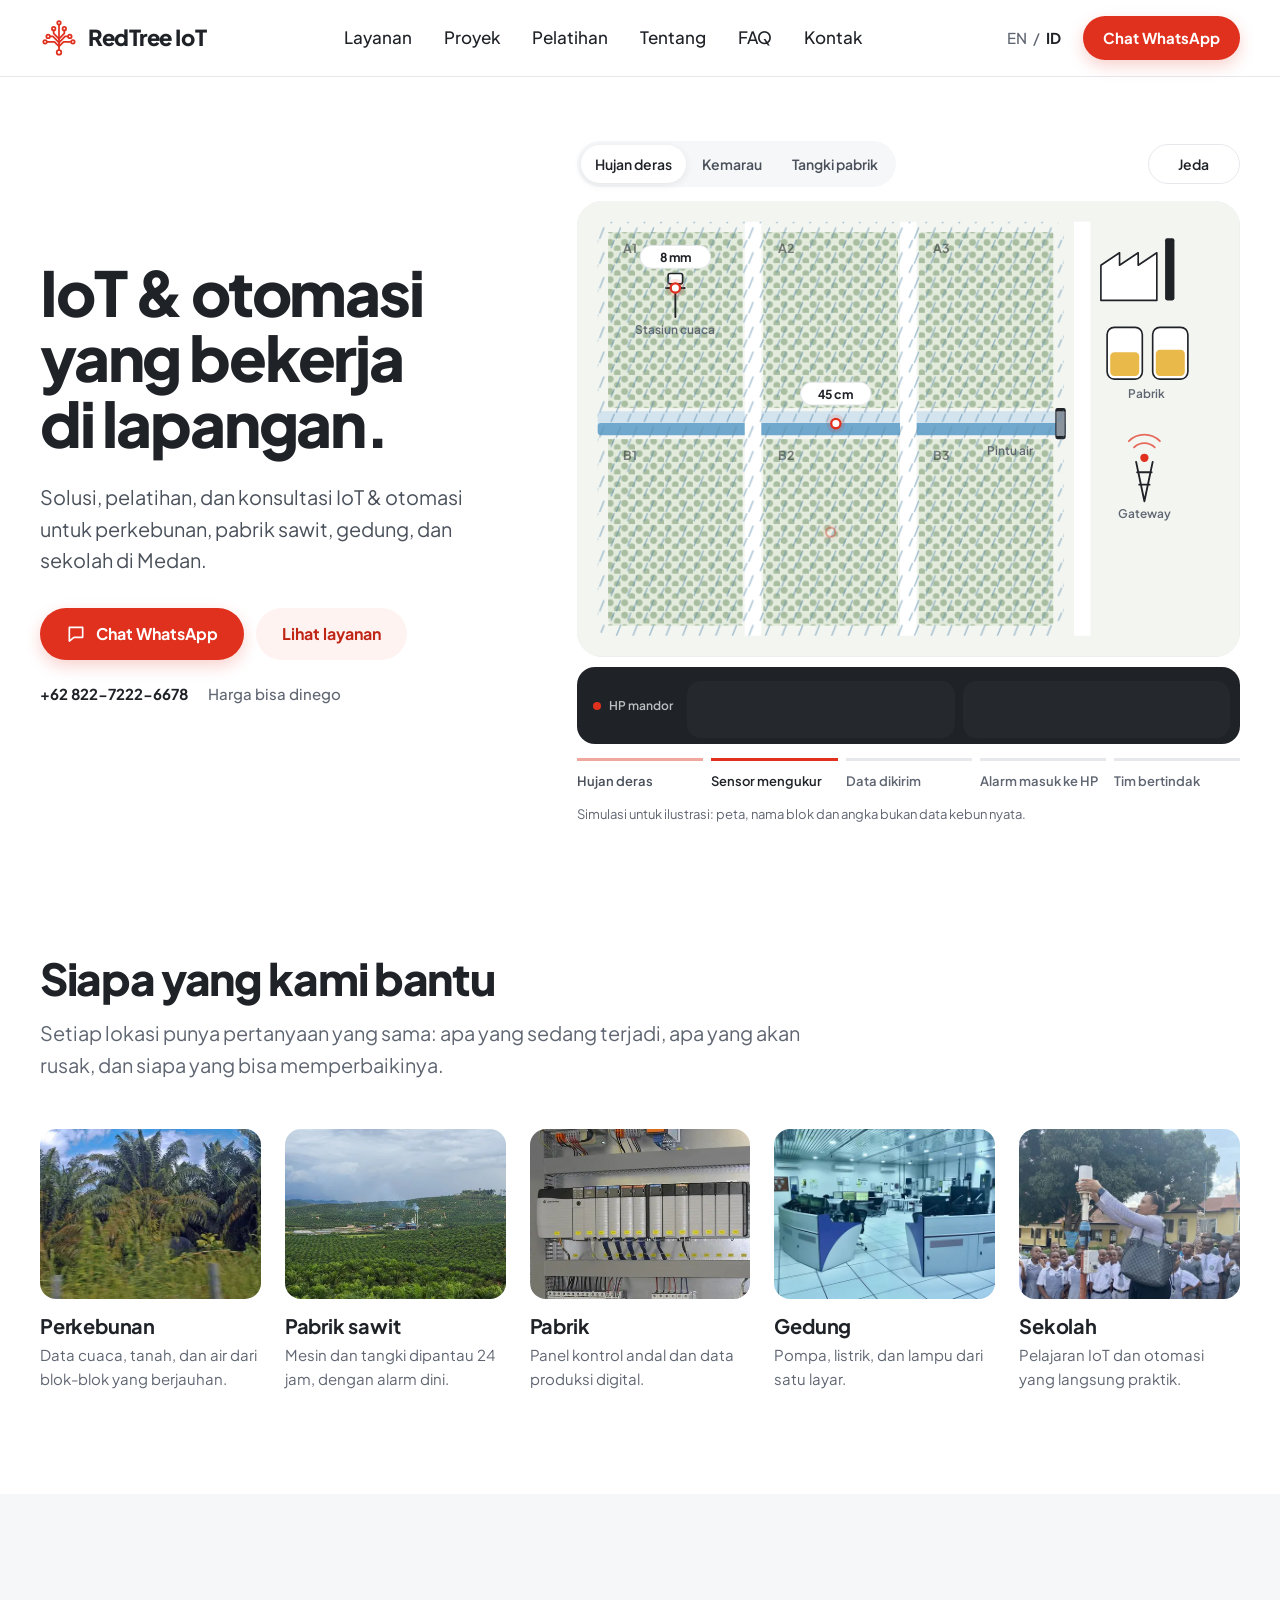
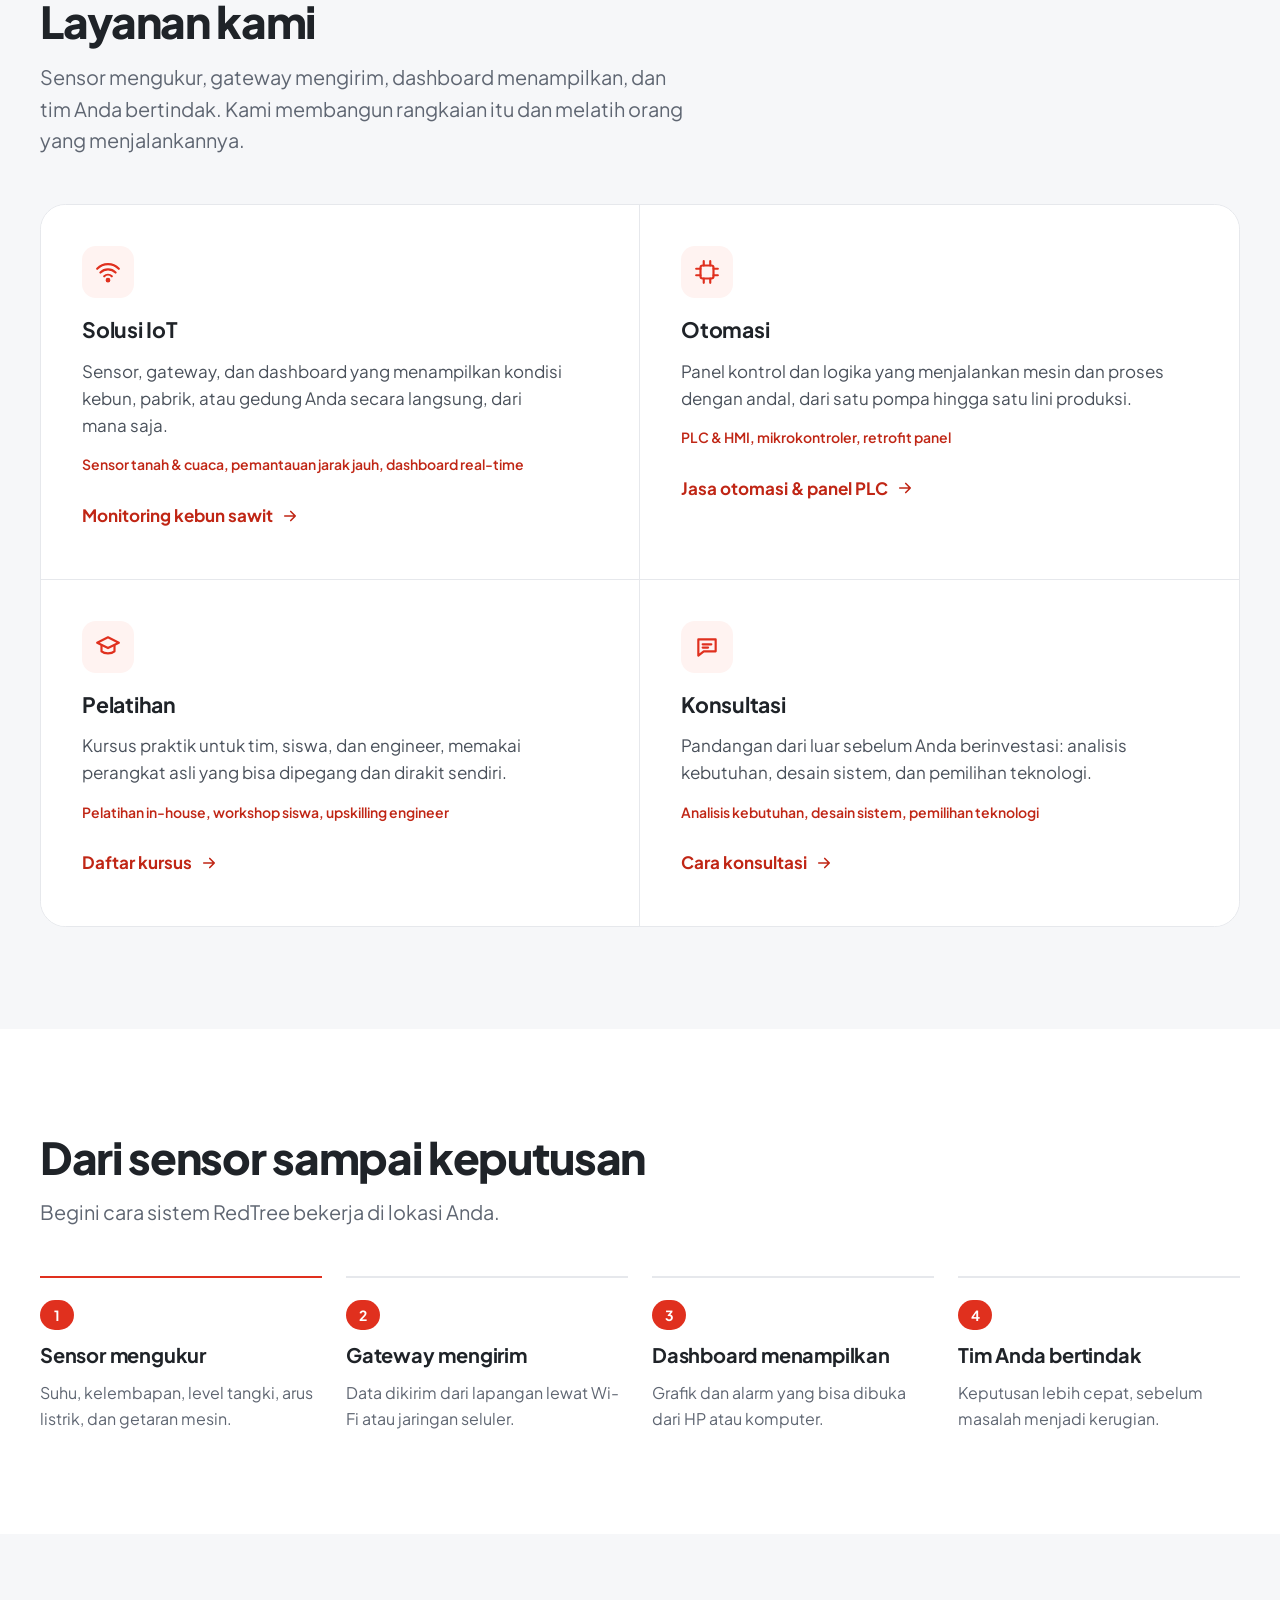
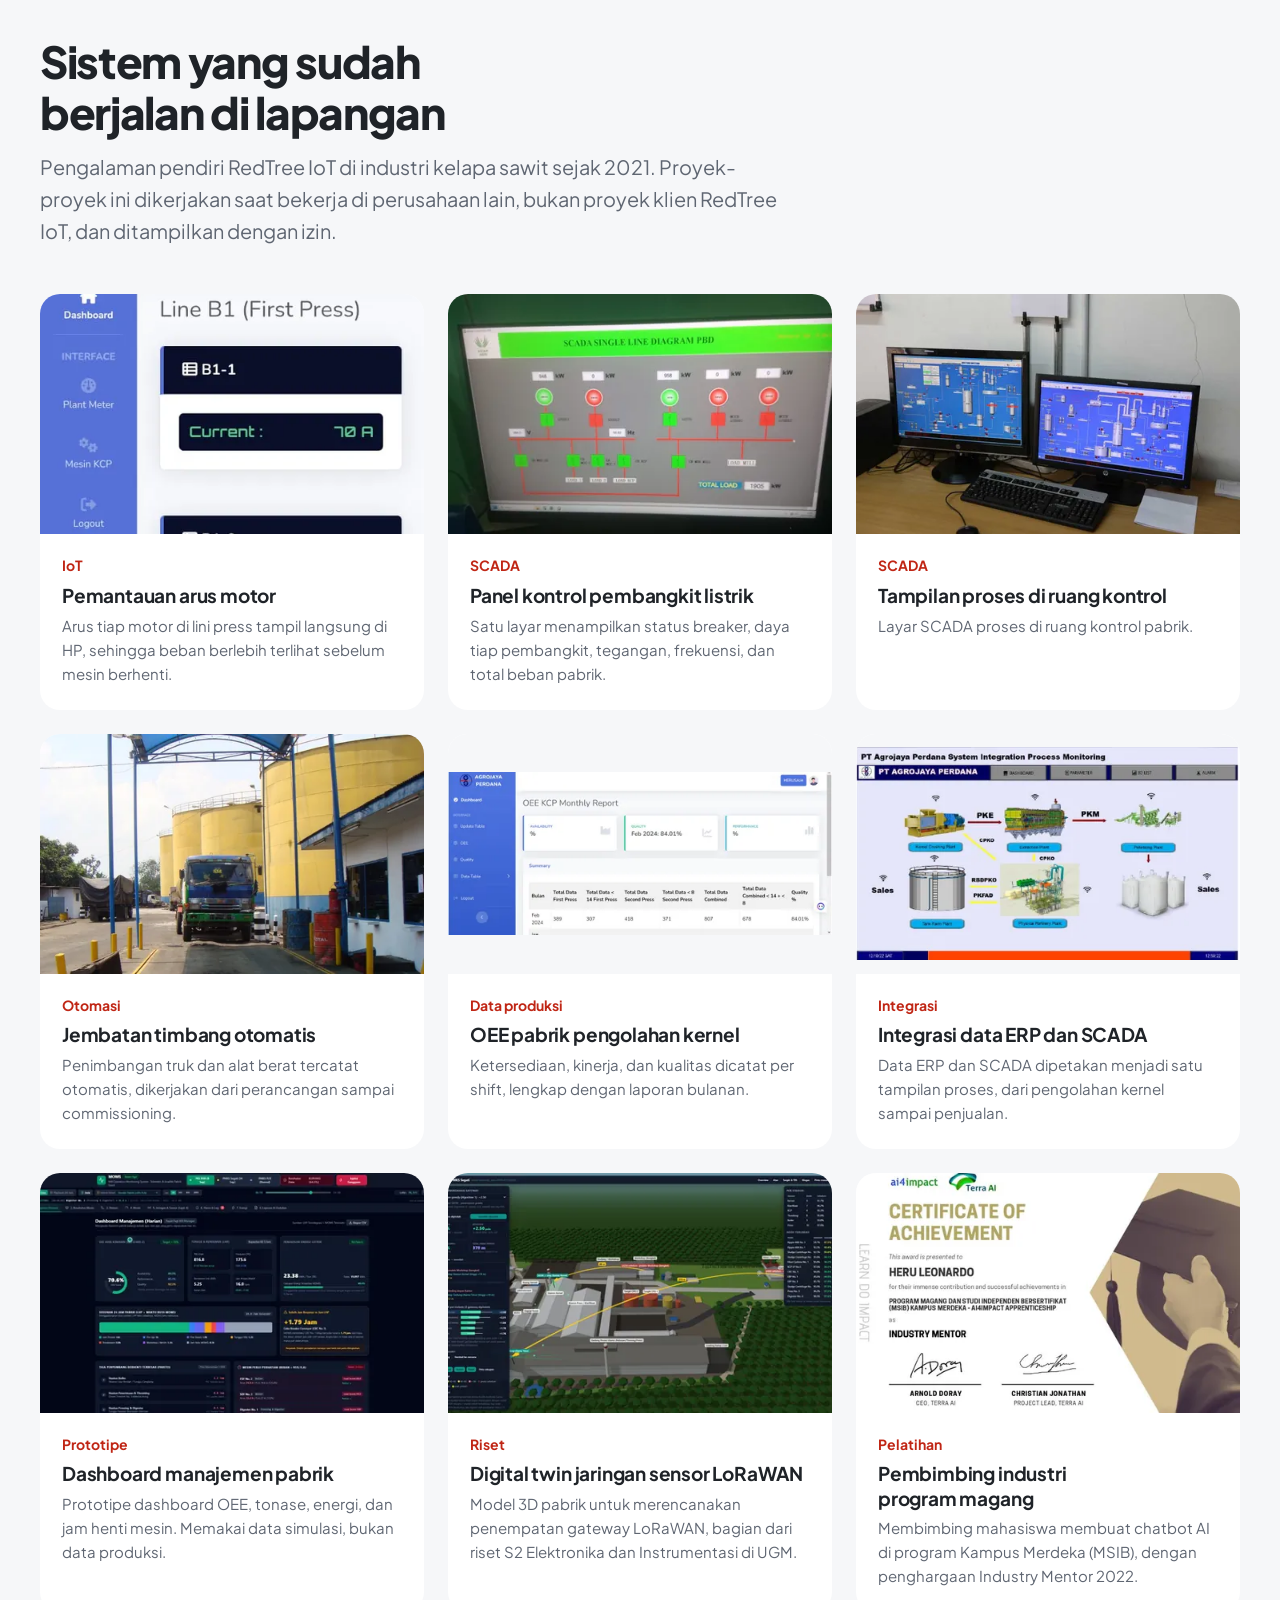
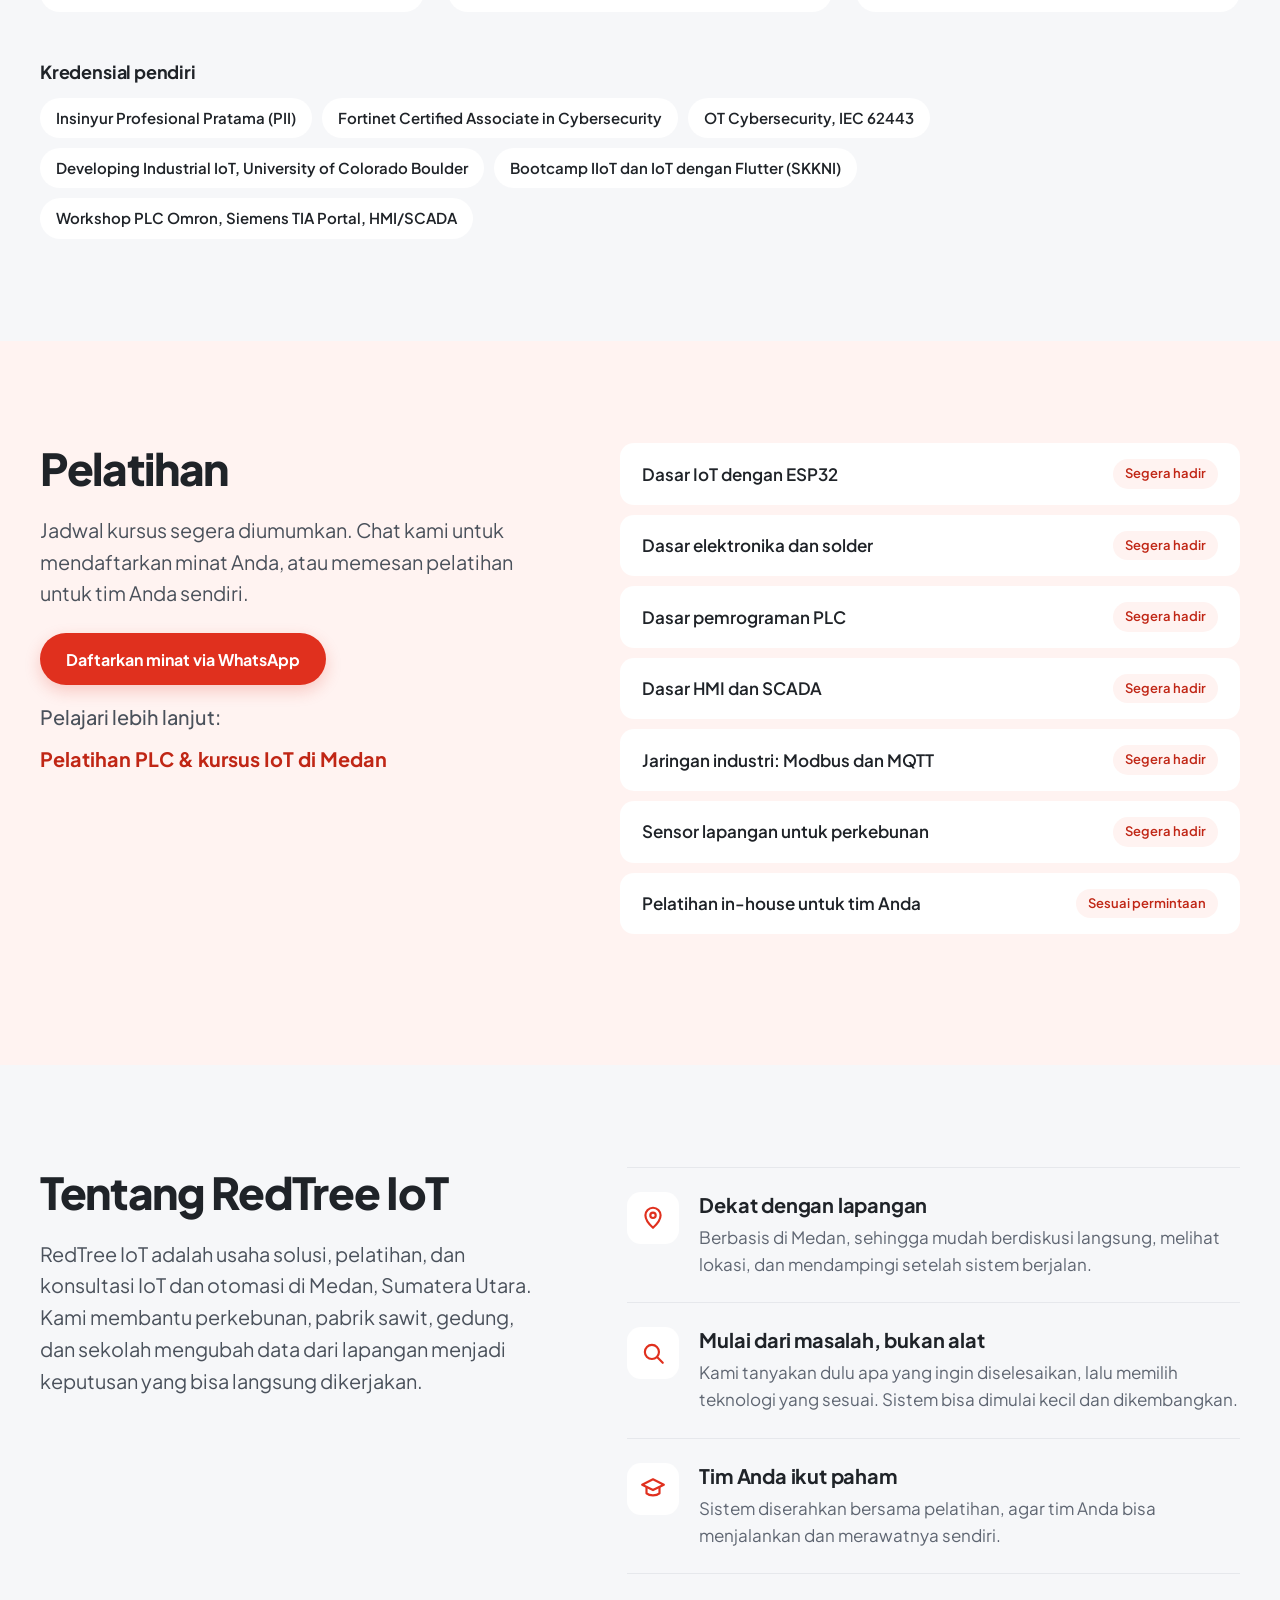
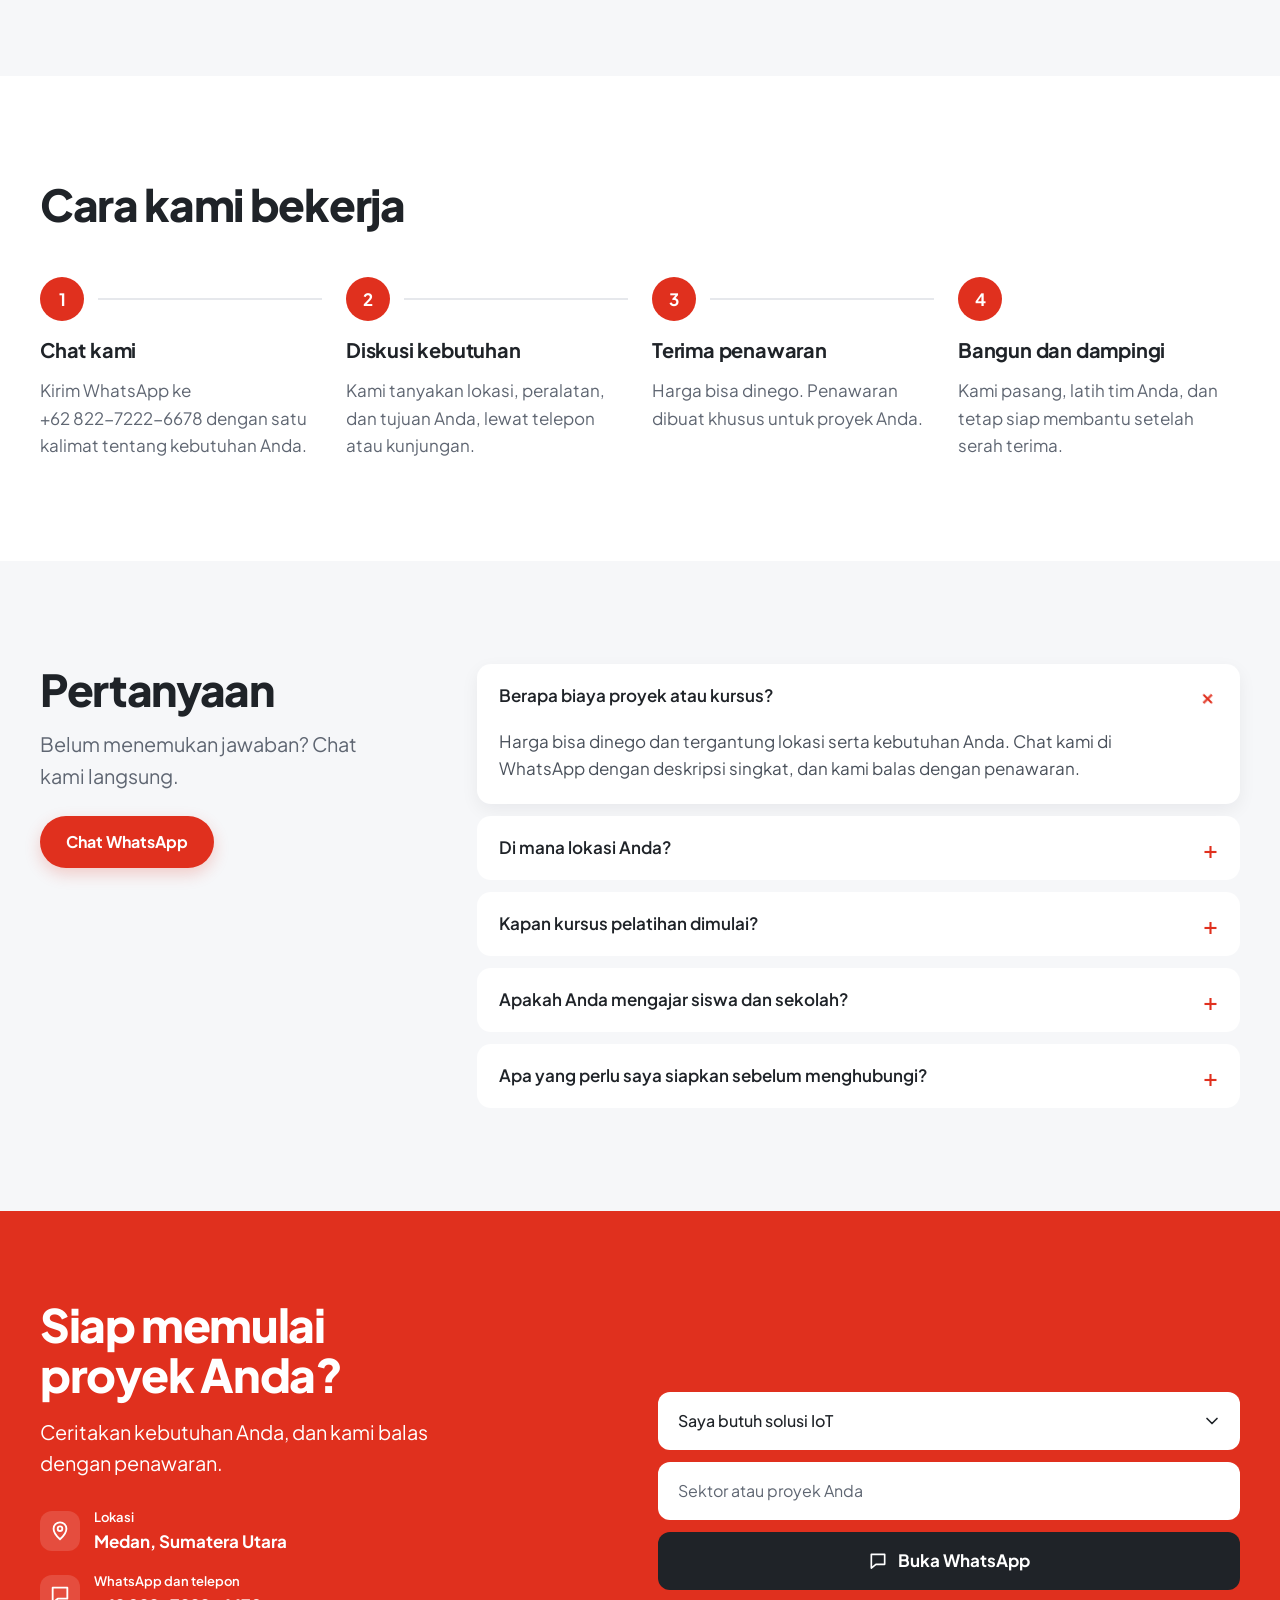
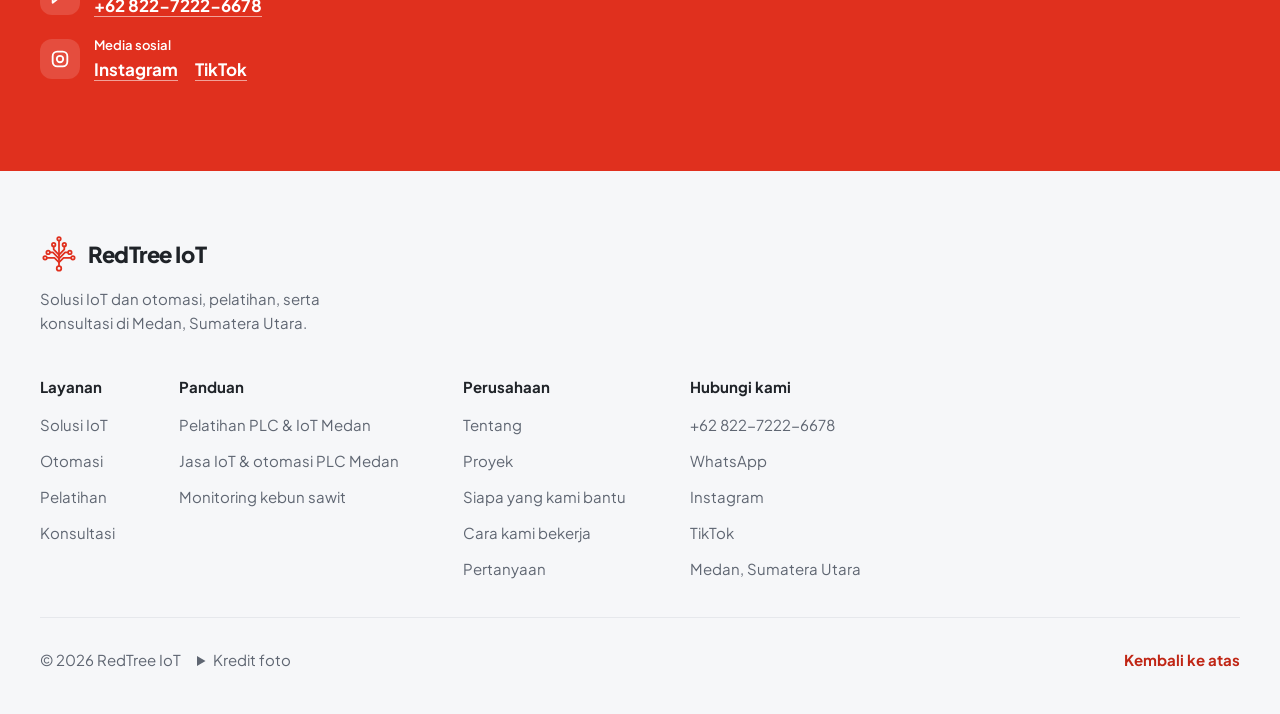
==== commit b9b6ca67: "Remove the training stock photo and re-flow its layouts The workshop photo is gone from the homepage" ====
--- a/site/index.html
+++ b/site/index.html
@@ -418,10 +418,13 @@
 
     <section class="section tint" id="pelatihan" aria-labelledby="pelatihan-h">
       <div class="wrap training">
-        <img class="training-img" src="assets/solder-workshop-at-fixme-hackerspace-renens-lausanne.jpg" srcset="assets/solder-workshop-at-fixme-hackerspace-renens-lausanne-480.webp 480w, assets/solder-workshop-at-fixme-hackerspace-renens-lausanne-960.webp 960w, assets/solder-workshop-at-fixme-hackerspace-renens-lausanne.jpg 1600w" sizes="(max-width: 1023px) 100vw, 50vw" width="1600" height="1063" alt="Peserta merakit rangkaian di meja kerja saat workshop elektronika" data-i18n-alt="img.t" loading="lazy">
         <div class="training-text">
+          <div class="training-intro">
           <h2 id="pelatihan-h" data-i18n="tr.h">Pelatihan</h2>
           <p data-i18n="tr.p">Jadwal kursus segera diumumkan. Chat kami untuk mendaftarkan minat Anda, atau memesan pelatihan untuk tim Anda sendiri.</p>
+          <a class="btn btn-red" id="train-wa" href="https://wa.me/6282272226678" target="_blank" rel="noopener" data-i18n="tr.cta">Daftarkan minat via WhatsApp</a>
+          <p class="more"><span data-i18n="more.label">Pelajari lebih lanjut:</span> <a class="text-link" href="pelatihan-plc-iot-medan/" data-i18n="more.train">Pelatihan PLC &amp; kursus IoT di Medan</a></p>
+          </div>
           <ul class="courses">
             <li><span data-i18n="tr.1">Dasar IoT dengan ESP32</span><span class="badge" data-i18n="tr.soon">Segera hadir</span></li>
             <li><span data-i18n="tr.2">Dasar elektronika dan solder</span><span class="badge" data-i18n="tr.soon">Segera hadir</span></li>
@@ -431,8 +434,6 @@
             <li><span data-i18n="tr.6">Sensor lapangan untuk perkebunan</span><span class="badge" data-i18n="tr.soon">Segera hadir</span></li>
             <li><span data-i18n="tr.7">Pelatihan in-house untuk tim Anda</span><span class="badge" data-i18n="tr.req">Sesuai permintaan</span></li>
           </ul>
-          <a class="btn btn-red" id="train-wa" href="https://wa.me/6282272226678" target="_blank" rel="noopener" data-i18n="tr.cta">Daftarkan minat via WhatsApp</a>
-          <p class="more"><span data-i18n="more.label">Pelajari lebih lanjut:</span> <a class="text-link" href="pelatihan-plc-iot-medan/" data-i18n="more.train">Pelatihan PLC &amp; kursus IoT di Medan</a></p>
         </div>
       </div>
     </section>
@@ -554,7 +555,6 @@
         <li>&ldquo;<a href="https://commons.wikimedia.org/wiki/File:District-Kunak_Sabah_IOI-Baturong-Palm-Oil-Mill-02.jpg" target="_blank" rel="noopener">District-Kunak Sabah IOI-Baturong-Palm-Oil-Mill-02</a>&rdquo; by CEphoto, Uwe Aranas, <a href="https://creativecommons.org/licenses/by-sa/3.0" target="_blank" rel="noopener">CC BY-SA 3.0</a>, via Wikimedia Commons</li>
         <li>&ldquo;<a href="https://commons.wikimedia.org/wiki/File:Raspberry_Pi_4_Model_B_-_Side.jpg" target="_blank" rel="noopener">Raspberry Pi 4 Model B - Side</a>&rdquo; by Laserlicht, <a href="https://creativecommons.org/licenses/by-sa/4.0" target="_blank" rel="noopener">CC BY-SA 4.0</a>, via Wikimedia Commons</li>
         <li>&ldquo;<a href="https://commons.wikimedia.org/wiki/File:NEWater_S.C.A.D.A._room.jpg" target="_blank" rel="noopener">NEWater S.C.A.D.A. room</a>&rdquo; by Z22, <a href="https://creativecommons.org/licenses/by-sa/4.0" target="_blank" rel="noopener">CC BY-SA 4.0</a>, via Wikimedia Commons</li>
-        <li>&ldquo;<a href="https://commons.wikimedia.org/wiki/File:Solder_workshop_at_FIXME_Hackerspace,_Renens,_Lausanne_(2015-05-23_06.25.10_by_Mitch_Altman).jpg" target="_blank" rel="noopener">Solder workshop at FIXME Hackerspace, Renens, Lausanne (2015-05-23 06.25.10 by M</a>&rdquo; by Mitch Altman from San Francisco, USA, <a href="https://creativecommons.org/licenses/by-sa/2.0" target="_blank" rel="noopener">CC BY-SA 2.0</a>, via Wikimedia Commons</li>
         <li>&ldquo;<a href="https://commons.wikimedia.org/wiki/File:SMT_soldering_class_at_Knox_Makers.jpg" target="_blank" rel="noopener">SMT soldering class at Knox Makers</a>&rdquo; by DoctorScurvy, <a href="https://creativecommons.org/licenses/by-sa/4.0" target="_blank" rel="noopener">CC BY-SA 4.0</a>, via Wikimedia Commons</li>
         <li>&ldquo;<a href="https://commons.wikimedia.org/wiki/File:Soldering_stations_at_Coredump_Hackerspace.jpg" target="_blank" rel="noopener">Soldering stations at Coredump Hackerspace</a>&rdquo; by Dbrgn, <a href="https://creativecommons.org/licenses/by-sa/4.0" target="_blank" rel="noopener">CC BY-SA 4.0</a>, via Wikimedia Commons</li>
         <li>&ldquo;<a href="https://commons.wikimedia.org/wiki/File:Students_Test_their_LEGO_Rover_Prototype_(AFRC2019-0261-094).jpg" target="_blank" rel="noopener">Students Test their LEGO Rover Prototype (AFRC2019-0261-094)</a>&rdquo; by NASA Armstrong Flight Research Center / NASA/Ken Ulbrich, <a href="https://creativecommons.org/publicdomain/mark/1.0/" target="_blank" rel="noopener">public domain</a>, via Wikimedia Commons</li>
--- a/site/styles.css
+++ b/site/styles.css
@@ -164,9 +164,10 @@
 .works .cat { color: var(--red-dark); font-size: 0.875rem; font-weight: 600; white-space: nowrap; }
 
 /* training */
-.training { display: grid; grid-template-columns: minmax(0, 1fr) minmax(0, 1fr); gap: clamp(32px, 4vw, 48px); align-items: start; }
-.training-img { width: 100%; aspect-ratio: 576 / 640; object-fit: cover; border-radius: var(--r-lg); position: sticky; top: 100px; }
-.training-text > p { margin: 20px 0 24px; font-size: var(--lead); color: var(--body); }
+.training { display: block; }
+.training-text { display: grid; grid-template-columns: minmax(0, 5fr) minmax(0, 6fr); gap: clamp(32px, 5vw, 80px); align-items: start; }
+.training-intro { position: sticky; top: 100px; }
+.training-intro > p { margin: 20px 0 24px; font-size: var(--lead); color: var(--body); }
 .courses { display: grid; gap: 10px; margin-bottom: 28px; }
 .courses li { display: flex; justify-content: space-between; align-items: center; gap: 16px; background: #fff; border-radius: var(--r-sm); padding: 16px 22px; color: var(--ink); font-weight: 600; font-size: 1.0625rem; line-height: 1.35; transition: transform .2s var(--ease); }
 .badge { flex: none; background: var(--tint); color: var(--red-dark); font-size: 0.8125rem; font-weight: 600; padding: 6px 12px; border-radius: 999px; white-space: nowrap; }
@@ -267,8 +268,8 @@
   .links-wa { display: inline-flex; margin-top: 18px; }
   .hero-in { grid-template-columns: 1fr; }
   .hero-media { max-width: 720px; }
-  .training { grid-template-columns: 1fr; }
-  .training-img { position: static; aspect-ratio: 16 / 10; }
+  .training-text { grid-template-columns: 1fr; }
+  .training-intro { position: static; }
   .steps { grid-template-columns: repeat(2, minmax(0, 1fr)); row-gap: 36px; }
   .steps li:nth-child(2)::before { display: none; }
   .faq { grid-template-columns: 1fr; }
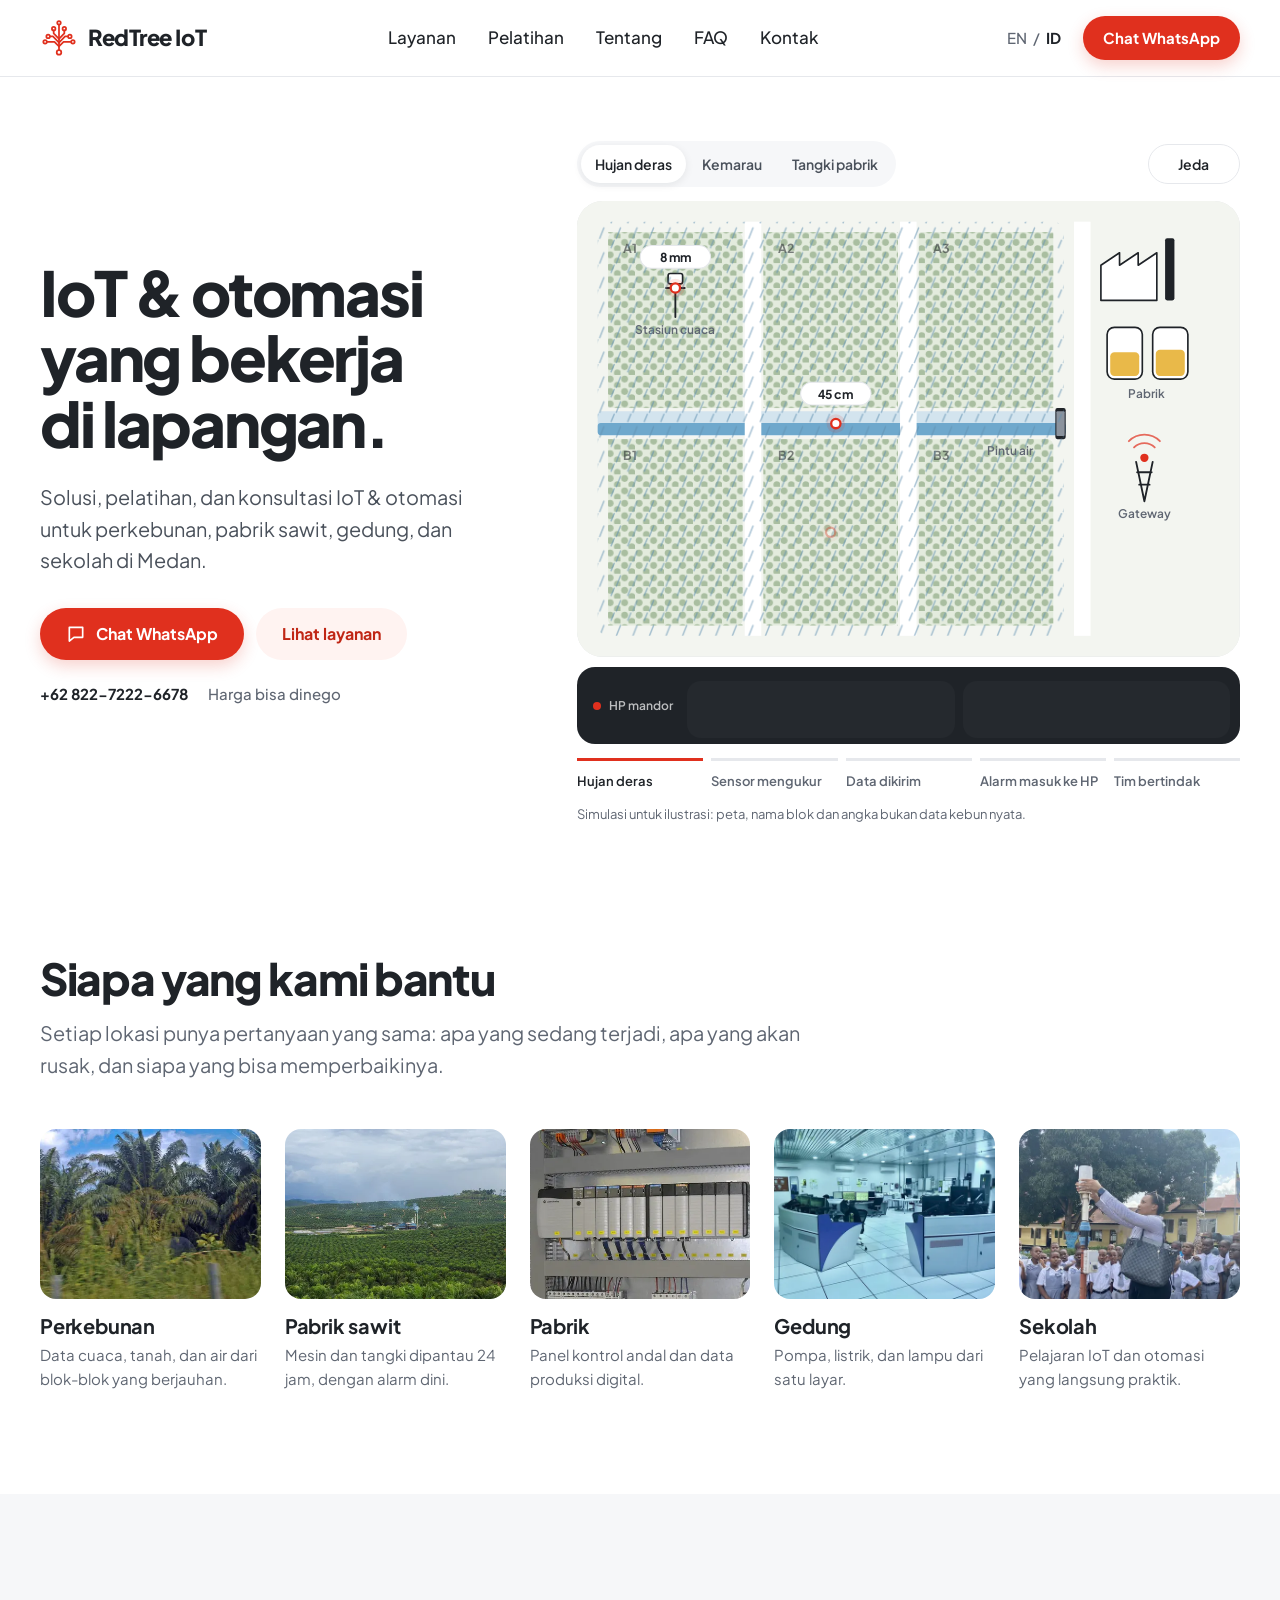
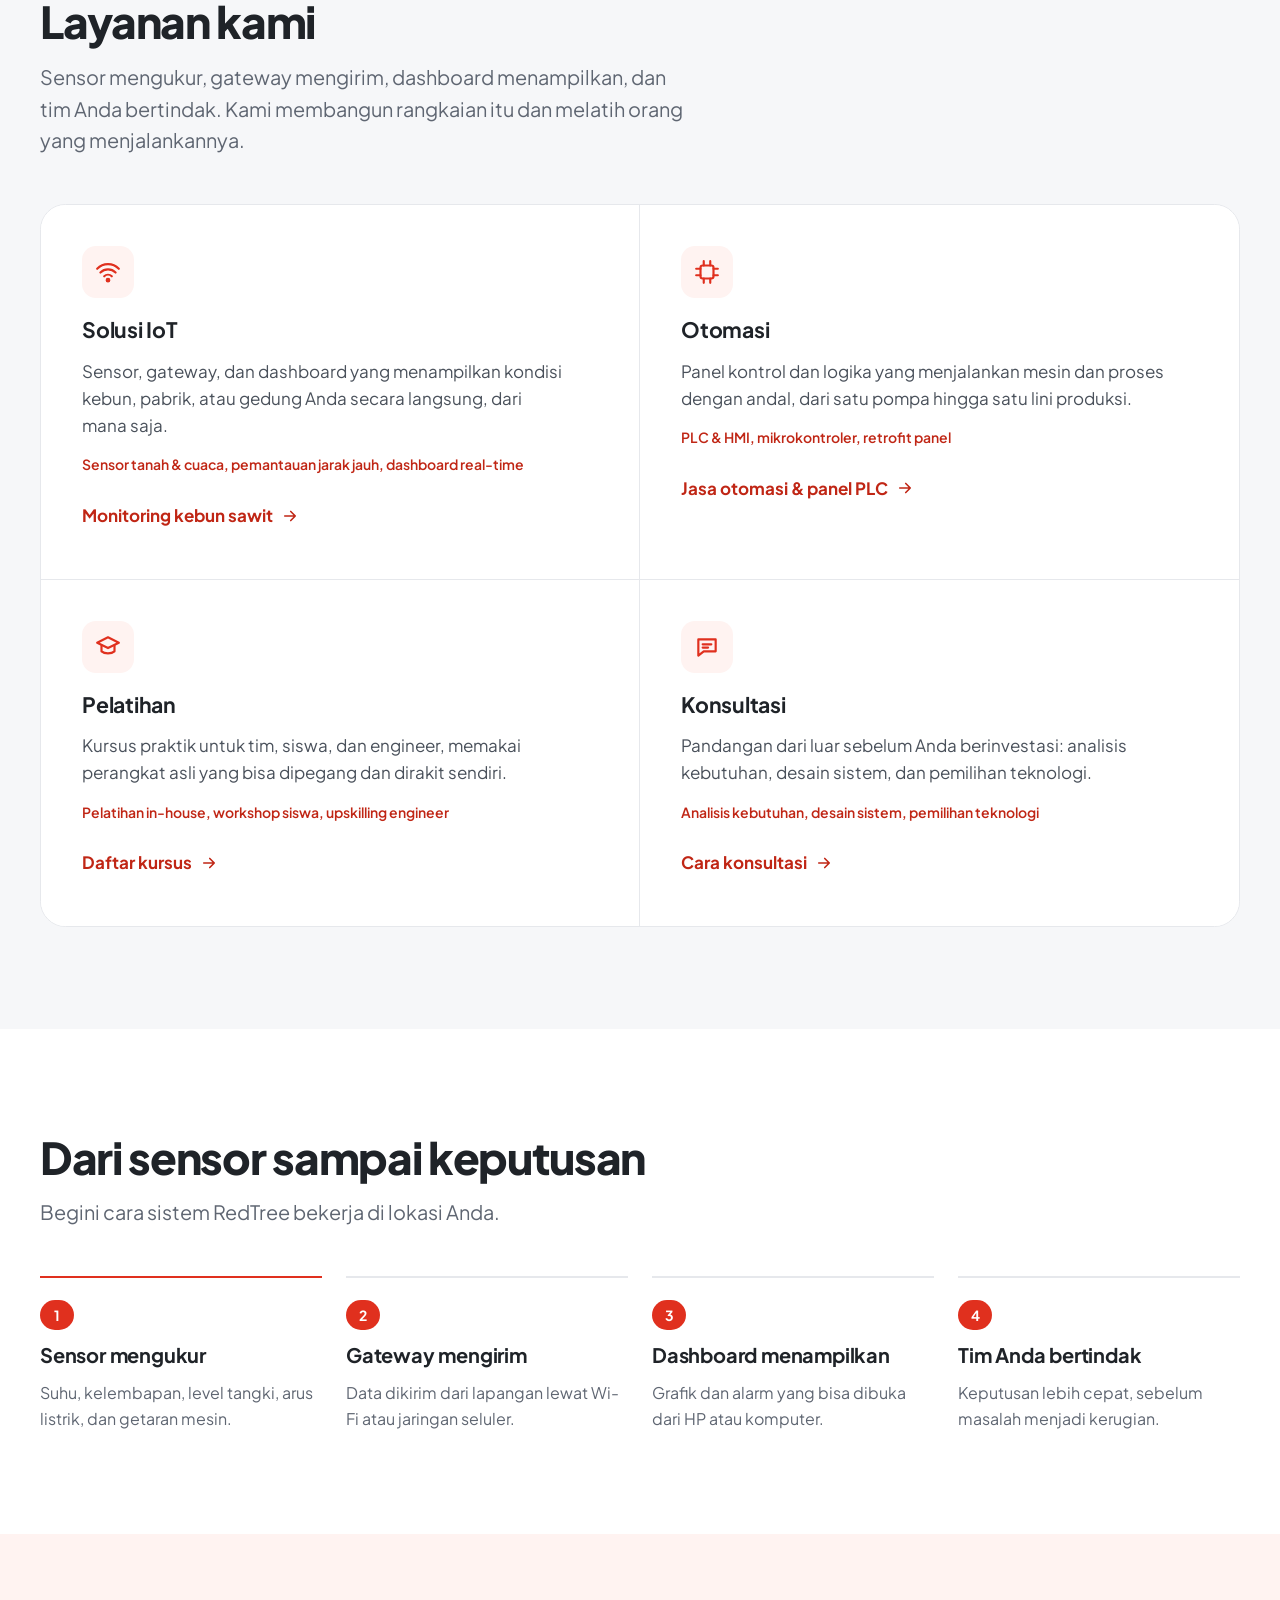
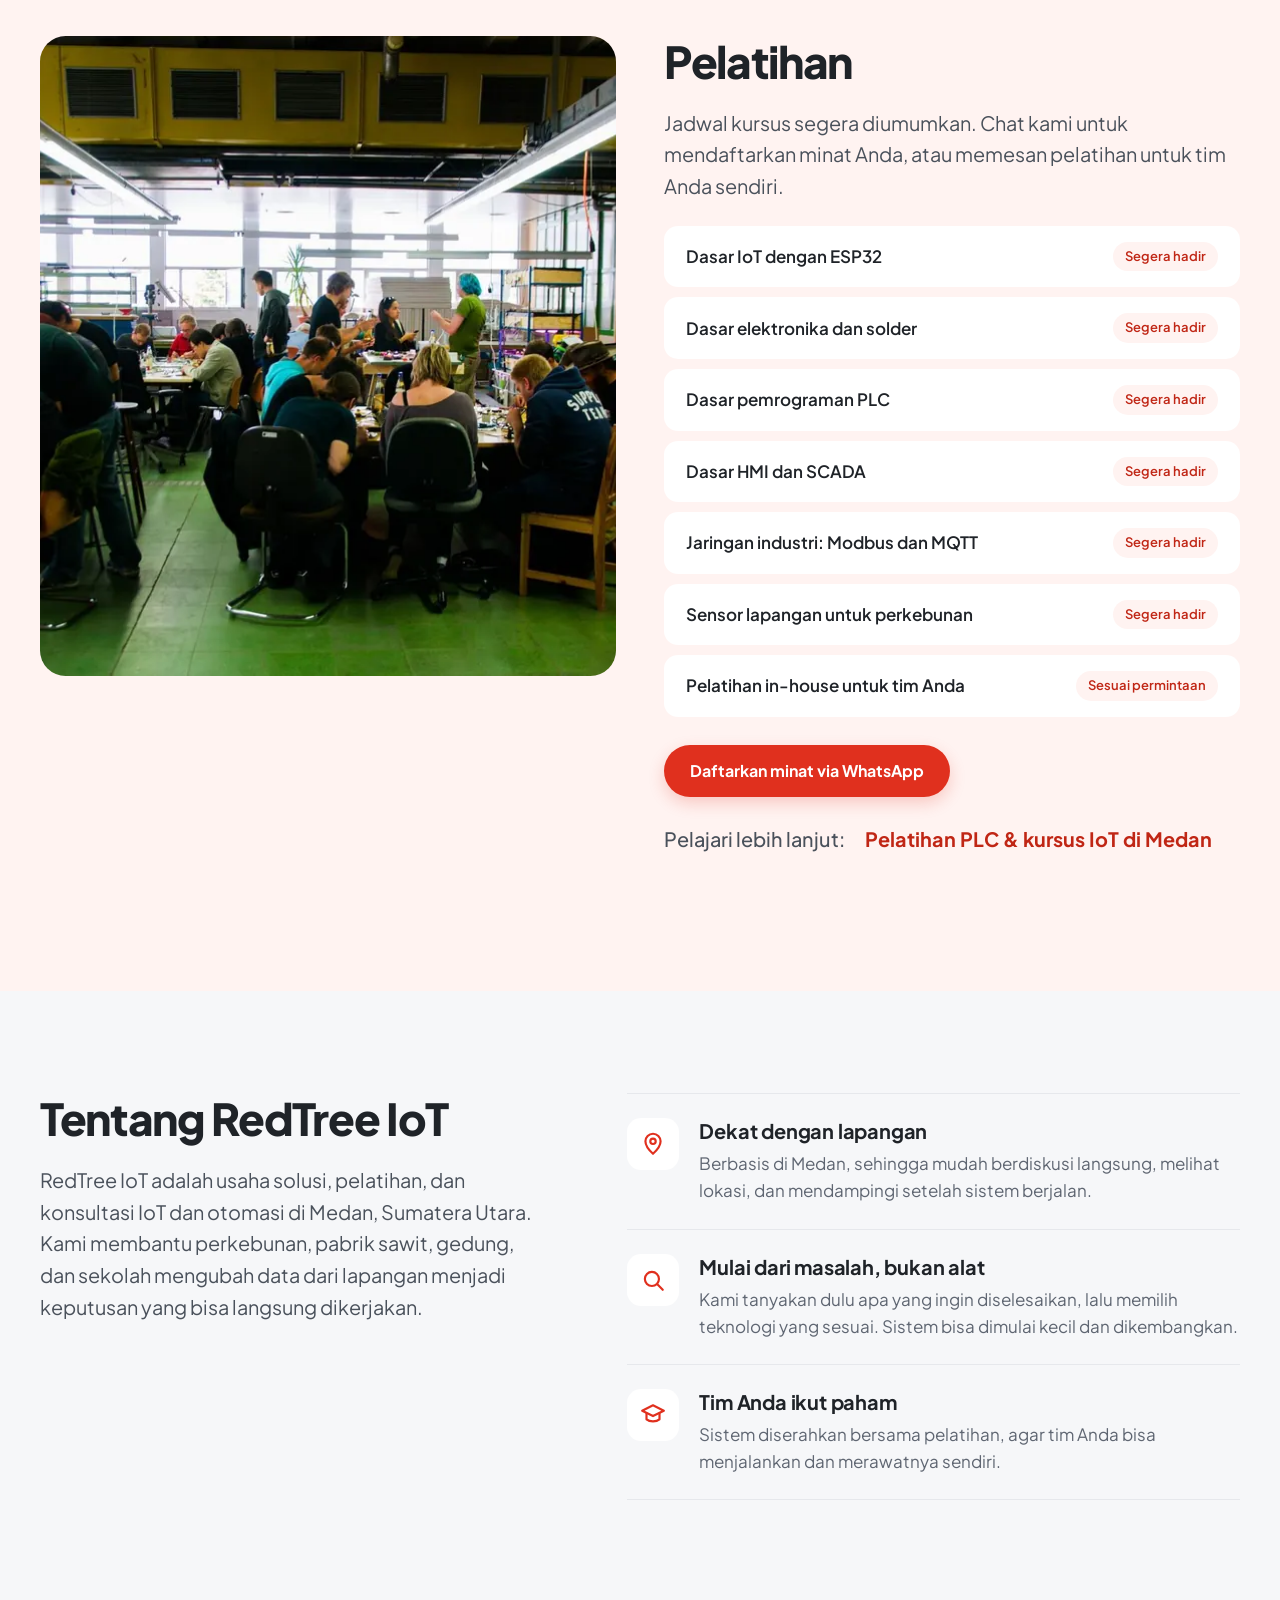
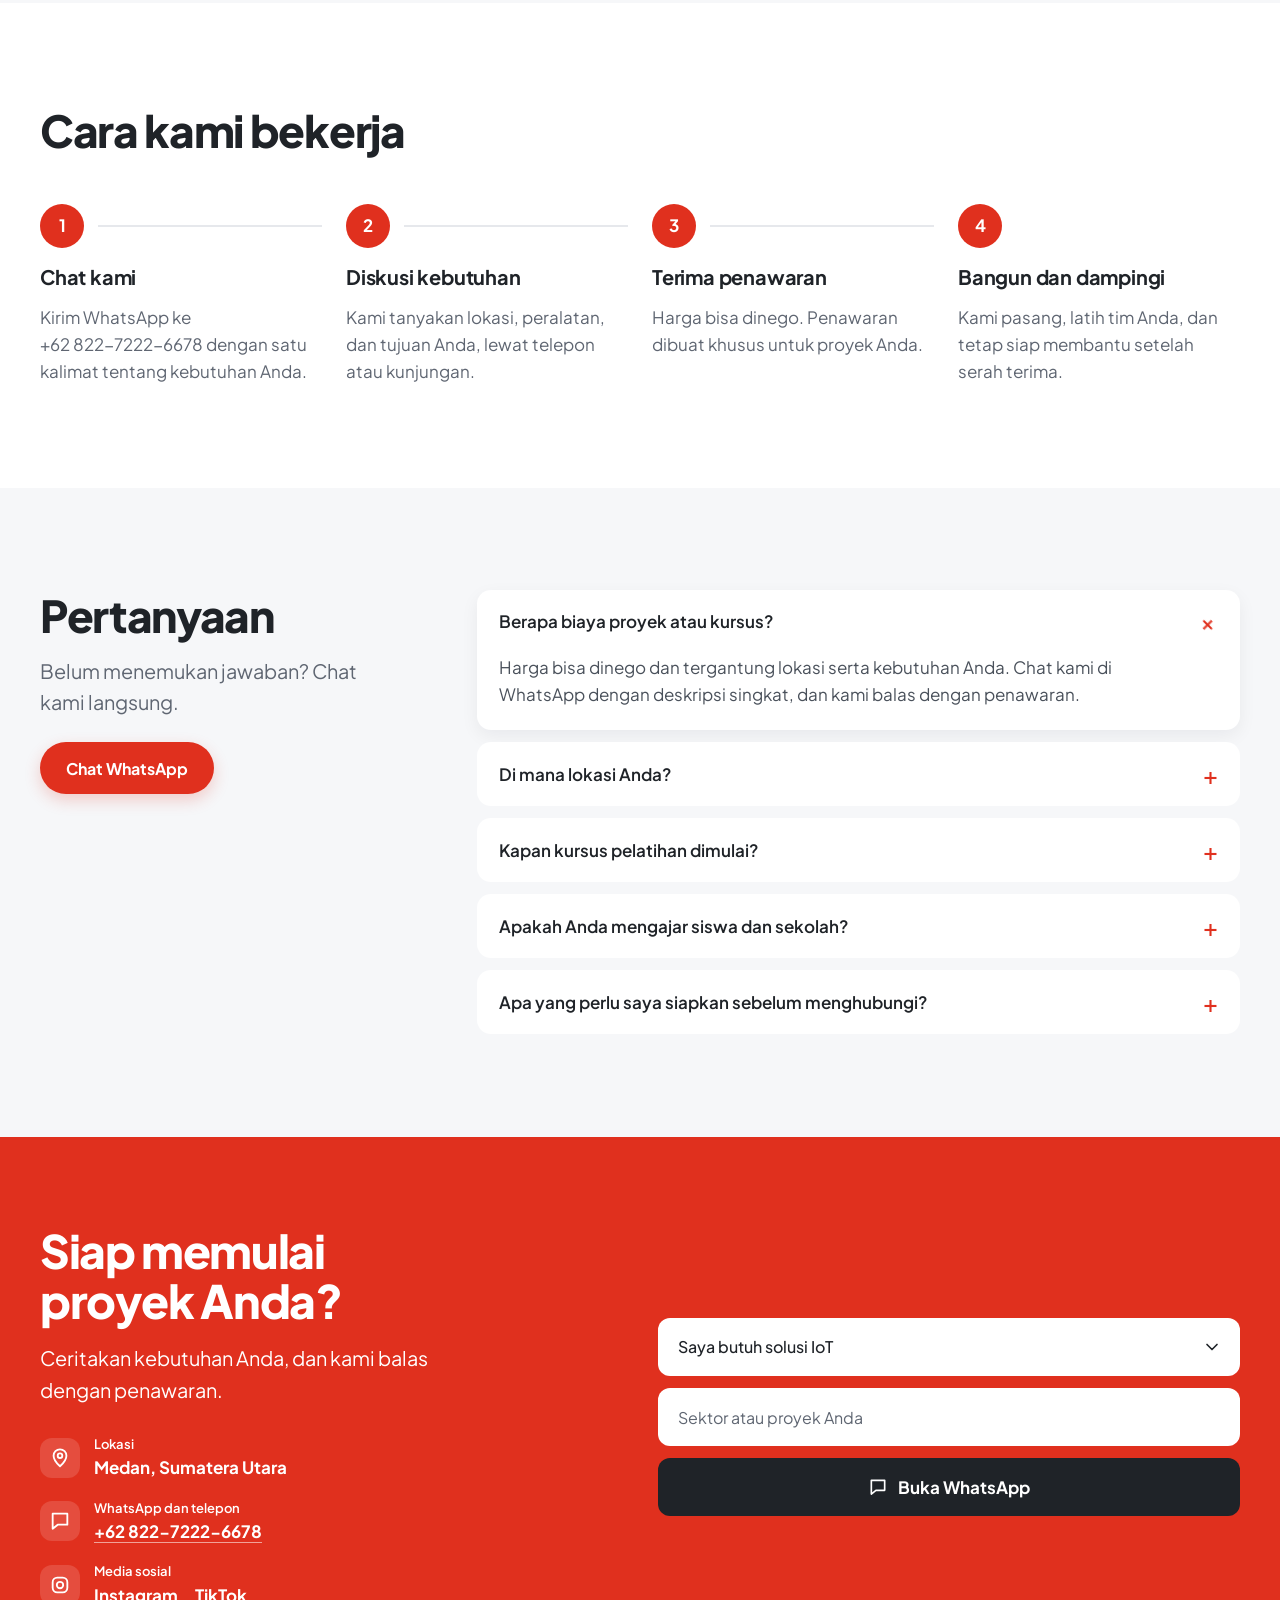
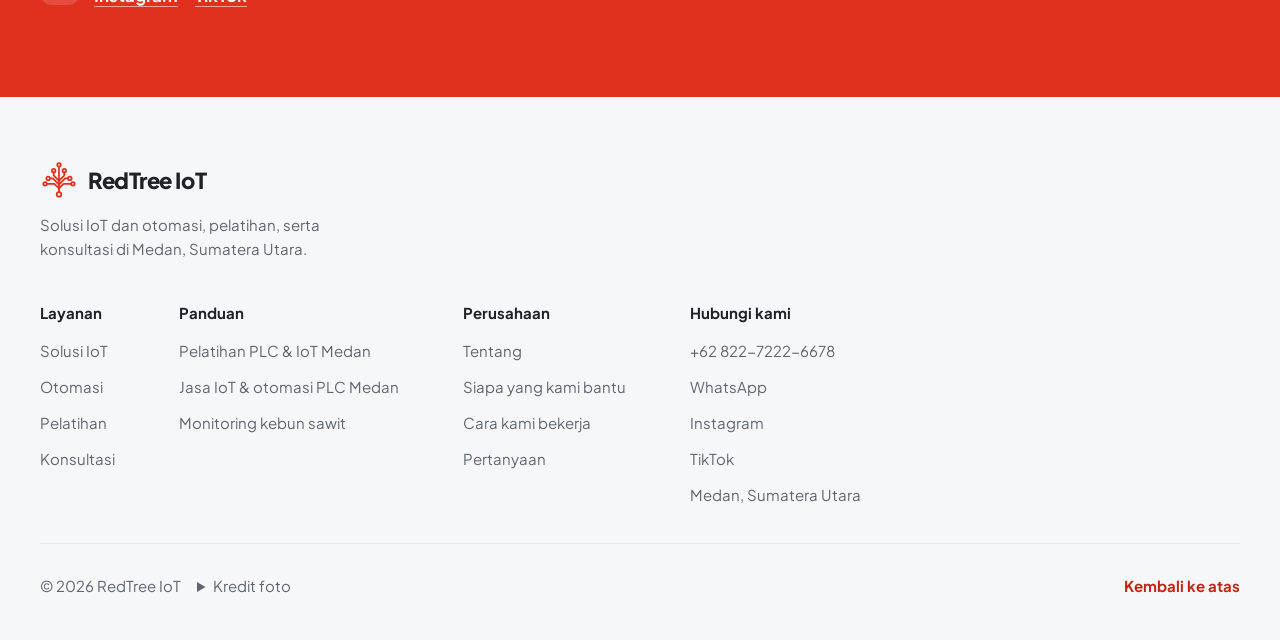
==== commit 4ac0dcd3: "Merge pull request #1 from heruleonardo98/claude/awesome-bell-ug9nx4 Website RedTree IoT: landing SE" ====
--- a/site/index.html
+++ b/site/index.html
@@ -165,7 +165,6 @@
       </a>
       <nav class="links" id="site-nav" aria-label="Utama" data-i18n-arialabel="a.main">
         <a href="#layanan" data-i18n="nav.services">Layanan</a>
-        <a href="#proyek" data-i18n="nav.projects">Proyek</a>
         <a href="#pelatihan" data-i18n="nav.training">Pelatihan</a>
         <a href="#tentang" data-i18n="nav.about">Tentang</a>
         <a href="#faq" data-i18n="nav.faq">FAQ</a>
@@ -358,73 +357,12 @@
     </section>
 
 
-    <section class="section grey" id="proyek" aria-labelledby="proyek-h">
-      <div class="wrap">
-        <div class="head">
-          <h2 id="proyek-h" data-i18n="pj.h">Sistem yang sudah berjalan di lapangan</h2>
-          <p data-i18n="pj.lead">Pengalaman pendiri RedTree IoT di industri kelapa sawit sejak 2021. Proyek-proyek ini dikerjakan saat bekerja di perusahaan lain, bukan proyek klien RedTree IoT, dan ditampilkan dengan izin.</p>
-        </div>
-        <ul class="projects">
-          <li class="proj">
-            <img src="assets/proyek-arus-motor.jpg" srcset="assets/proyek-arus-motor-480.webp 480w, assets/proyek-arus-motor.jpg 540w" sizes="(max-width: 699px) 100vw, (max-width: 1023px) 50vw, 33vw" width="540" height="405" alt="Tampilan HP berisi arus listrik tiap motor di lini press pabrik" data-i18n-alt="pj.i1" loading="lazy">
-            <div class="proj-body"><span class="proj-cat" data-i18n="pj.c1">IoT</span><h3 data-i18n="pj.t1">Pemantauan arus motor</h3><p data-i18n="pj.p1">Arus tiap motor di lini press tampil langsung di HP, sehingga beban berlebih terlihat sebelum mesin berhenti.</p></div>
-          </li>
-          <li class="proj">
-            <img src="assets/proyek-scada-sld.jpg" srcset="assets/proyek-scada-sld-480.webp 480w, assets/proyek-scada-sld-960.webp 960w, assets/proyek-scada-sld.jpg 1280w" sizes="(max-width: 699px) 100vw, (max-width: 1023px) 50vw, 33vw" width="1280" height="720" alt="Layar SCADA berisi diagram garis tunggal pembangkit listrik pabrik" data-i18n-alt="pj.i2" loading="lazy">
-            <div class="proj-body"><span class="proj-cat" data-i18n="pj.c2">SCADA</span><h3 data-i18n="pj.t2">Panel kontrol pembangkit listrik</h3><p data-i18n="pj.p2">Satu layar menampilkan status breaker, daya tiap pembangkit, tegangan, frekuensi, dan total beban pabrik.</p></div>
-          </li>
-          <li class="proj">
-            <img src="assets/proyek-ruang-kontrol.jpg" srcset="assets/proyek-ruang-kontrol-480.webp 480w, assets/proyek-ruang-kontrol.jpg 800w" sizes="(max-width: 699px) 100vw, (max-width: 1023px) 50vw, 33vw" width="800" height="533" alt="Dua monitor SCADA menampilkan diagram proses di ruang kontrol" data-i18n-alt="pj.i3" loading="lazy">
-            <div class="proj-body"><span class="proj-cat" data-i18n="pj.c3">SCADA</span><h3 data-i18n="pj.t3">Tampilan proses di ruang kontrol</h3><p data-i18n="pj.p3">Layar SCADA proses di ruang kontrol pabrik.</p></div>
-          </li>
-          <li class="proj">
-            <img src="assets/proyek-timbang.jpg" srcset="assets/proyek-timbang-480.webp 480w, assets/proyek-timbang.jpg 900w" sizes="(max-width: 699px) 100vw, (max-width: 1023px) 50vw, 33vw" width="900" height="562" alt="Truk berhenti di jembatan timbang di depan silo kuning" data-i18n-alt="pj.i4" loading="lazy">
-            <div class="proj-body"><span class="proj-cat" data-i18n="pj.c4">Otomasi</span><h3 data-i18n="pj.t4">Jembatan timbang otomatis</h3><p data-i18n="pj.p4">Penimbangan truk dan alat berat tercatat otomatis, dikerjakan dari perancangan sampai commissioning.</p></div>
-          </li>
-          <li class="proj contain">
-            <img src="assets/proyek-oee.jpg" srcset="assets/proyek-oee-480.webp 480w, assets/proyek-oee.jpg 640w" sizes="(max-width: 699px) 100vw, (max-width: 1023px) 50vw, 33vw" width="640" height="272" alt="Dashboard laporan OEE bulanan pabrik pengolahan kernel" data-i18n-alt="pj.i5" loading="lazy">
-            <div class="proj-body"><span class="proj-cat" data-i18n="pj.c5">Data produksi</span><h3 data-i18n="pj.t5">OEE pabrik pengolahan kernel</h3><p data-i18n="pj.p5">Ketersediaan, kinerja, dan kualitas dicatat per shift, lengkap dengan laporan bulanan.</p></div>
-          </li>
-          <li class="proj contain">
-            <img src="assets/proyek-integrasi.jpg" srcset="assets/proyek-integrasi-480.webp 480w, assets/proyek-integrasi.jpg 512w" sizes="(max-width: 699px) 100vw, (max-width: 1023px) 50vw, 33vw" width="512" height="285" alt="Tampilan proses terpadu dari pengolahan kernel, penyulingan, sampai penjualan" data-i18n-alt="pj.i6" loading="lazy">
-            <div class="proj-body"><span class="proj-cat" data-i18n="pj.c6">Integrasi</span><h3 data-i18n="pj.t6">Integrasi data ERP dan SCADA</h3><p data-i18n="pj.p6">Data ERP dan SCADA dipetakan menjadi satu tampilan proses, dari pengolahan kernel sampai penjualan.</p></div>
-          </li>
-          <li class="proj">
-            <img src="assets/proyek-dashboard-prototipe.jpg" srcset="assets/proyek-dashboard-prototipe-480.webp 480w, assets/proyek-dashboard-prototipe-960.webp 960w, assets/proyek-dashboard-prototipe.jpg 1280w" sizes="(max-width: 699px) 100vw, (max-width: 1023px) 50vw, 33vw" width="1280" height="720" alt="Prototipe dashboard manajemen pabrik berisi OEE, tonase, dan energi" data-i18n-alt="pj.i7" loading="lazy">
-            <div class="proj-body"><span class="proj-cat" data-i18n="pj.c7">Prototipe</span><h3 data-i18n="pj.t7">Dashboard manajemen pabrik</h3><p data-i18n="pj.p7">Prototipe dashboard OEE, tonase, energi, dan jam henti mesin. Memakai data simulasi, bukan data produksi.</p></div>
-          </li>
-          <li class="proj">
-            <img src="assets/proyek-digital-twin.jpg" srcset="assets/proyek-digital-twin-480.webp 480w, assets/proyek-digital-twin-960.webp 960w, assets/proyek-digital-twin.jpg 1280w" sizes="(max-width: 699px) 100vw, (max-width: 1023px) 50vw, 33vw" width="1280" height="720" alt="Model 3D pabrik kelapa sawit dengan rencana penempatan gateway LoRaWAN" data-i18n-alt="pj.i8" loading="lazy">
-            <div class="proj-body"><span class="proj-cat" data-i18n="pj.c8">Riset</span><h3 data-i18n="pj.t8">Digital twin jaringan sensor LoRaWAN</h3><p data-i18n="pj.p8">Model 3D pabrik untuk merencanakan penempatan gateway LoRaWAN, bagian dari riset S2 Elektronika dan Instrumentasi di UGM.</p></div>
-          </li>
-          <li class="proj">
-            <img src="assets/proyek-penghargaan-mentor.jpg" srcset="assets/proyek-penghargaan-mentor-480.webp 480w, assets/proyek-penghargaan-mentor.jpg 800w" sizes="(max-width: 699px) 100vw, (max-width: 1023px) 50vw, 33vw" width="800" height="565" alt="Sertifikat penghargaan Industry Mentor program magang Kampus Merdeka 2022" data-i18n-alt="pj.i9" loading="lazy">
-            <div class="proj-body"><span class="proj-cat" data-i18n="pj.c9">Pelatihan</span><h3 data-i18n="pj.t9">Pembimbing industri program magang</h3><p data-i18n="pj.p9">Membimbing mahasiswa membuat chatbot AI di program Kampus Merdeka (MSIB), dengan penghargaan Industry Mentor 2022.</p></div>
-          </li>
-        </ul>
-        <div class="creds">
-          <h3 data-i18n="pj.kh">Kredensial pendiri</h3>
-          <ul>
-            <li data-i18n="pj.k1">Insinyur Profesional Pratama (PII)</li>
-            <li data-i18n="pj.k2">Fortinet Certified Associate in Cybersecurity</li>
-            <li data-i18n="pj.k3">OT Cybersecurity, IEC 62443</li>
-            <li data-i18n="pj.k4">Developing Industrial IoT, University of Colorado Boulder</li>
-            <li data-i18n="pj.k5">Bootcamp IIoT dan IoT dengan Flutter (SKKNI)</li>
-            <li data-i18n="pj.k6">Workshop PLC Omron, Siemens TIA Portal, HMI/SCADA</li>
-          </ul>
-        </div>
-      </div>
-    </section>
-
     <section class="section tint" id="pelatihan" aria-labelledby="pelatihan-h">
       <div class="wrap training">
+        <img class="training-img" src="assets/solder-workshop-at-fixme-hackerspace-renens-lausanne.jpg" srcset="assets/solder-workshop-at-fixme-hackerspace-renens-lausanne-480.webp 480w, assets/solder-workshop-at-fixme-hackerspace-renens-lausanne-960.webp 960w, assets/solder-workshop-at-fixme-hackerspace-renens-lausanne.jpg 1600w" sizes="(max-width: 1023px) 100vw, 50vw" width="1600" height="1063" alt="Peserta merakit rangkaian di meja kerja saat workshop elektronika" data-i18n-alt="img.t" loading="lazy">
         <div class="training-text">
-          <div class="training-intro">
           <h2 id="pelatihan-h" data-i18n="tr.h">Pelatihan</h2>
           <p data-i18n="tr.p">Jadwal kursus segera diumumkan. Chat kami untuk mendaftarkan minat Anda, atau memesan pelatihan untuk tim Anda sendiri.</p>
-          <a class="btn btn-red" id="train-wa" href="https://wa.me/6282272226678" target="_blank" rel="noopener" data-i18n="tr.cta">Daftarkan minat via WhatsApp</a>
-          <p class="more"><span data-i18n="more.label">Pelajari lebih lanjut:</span> <a class="text-link" href="pelatihan-plc-iot-medan/" data-i18n="more.train">Pelatihan PLC &amp; kursus IoT di Medan</a></p>
-          </div>
           <ul class="courses">
             <li><span data-i18n="tr.1">Dasar IoT dengan ESP32</span><span class="badge" data-i18n="tr.soon">Segera hadir</span></li>
             <li><span data-i18n="tr.2">Dasar elektronika dan solder</span><span class="badge" data-i18n="tr.soon">Segera hadir</span></li>
@@ -434,6 +372,8 @@
             <li><span data-i18n="tr.6">Sensor lapangan untuk perkebunan</span><span class="badge" data-i18n="tr.soon">Segera hadir</span></li>
             <li><span data-i18n="tr.7">Pelatihan in-house untuk tim Anda</span><span class="badge" data-i18n="tr.req">Sesuai permintaan</span></li>
           </ul>
+          <a class="btn btn-red" id="train-wa" href="https://wa.me/6282272226678" target="_blank" rel="noopener" data-i18n="tr.cta">Daftarkan minat via WhatsApp</a>
+          <p class="more"><span data-i18n="more.label">Pelajari lebih lanjut:</span> <a class="text-link" href="pelatihan-plc-iot-medan/" data-i18n="more.train">Pelatihan PLC &amp; kursus IoT di Medan</a></p>
         </div>
       </div>
     </section>
@@ -534,7 +474,7 @@
         <div class="cols">
           <nav aria-label="Layanan" data-i18n-arialabel="nav.services"><h2 data-i18n="nav.services">Layanan</h2><a href="#layanan" data-i18n="svc.1">Solusi IoT</a><a href="#layanan" data-i18n="svc.2">Otomasi</a><a href="#pelatihan" data-i18n="svc.3">Pelatihan</a><a href="#layanan" data-i18n="svc.4">Konsultasi</a></nav>
           <nav aria-label="Panduan" data-i18n-arialabel="ft.guides"><h2 data-i18n="ft.guides">Panduan</h2><a href="pelatihan-plc-iot-medan/" data-i18n="ft.g1">Pelatihan PLC &amp; IoT Medan</a><a href="jasa-iot-otomasi-medan/" data-i18n="ft.g2">Jasa IoT &amp; otomasi PLC Medan</a><a href="monitoring-kebun-sawit/" data-i18n="ft.g3">Monitoring kebun sawit</a></nav>
-          <nav aria-label="Perusahaan" data-i18n-arialabel="ft.company"><h2 data-i18n="ft.company">Perusahaan</h2><a href="#tentang" data-i18n="nav.about">Tentang</a><a href="#proyek" data-i18n="nav.projects">Proyek</a><a href="#sektor" data-i18n="sec.h">Siapa yang kami bantu</a><a href="#proses" data-i18n="pr.h">Cara kami bekerja</a><a href="#faq" data-i18n="faq.h">Pertanyaan</a></nav>
+          <nav aria-label="Perusahaan" data-i18n-arialabel="ft.company"><h2 data-i18n="ft.company">Perusahaan</h2><a href="#tentang" data-i18n="nav.about">Tentang</a><a href="#sektor" data-i18n="sec.h">Siapa yang kami bantu</a><a href="#proses" data-i18n="pr.h">Cara kami bekerja</a><a href="#faq" data-i18n="faq.h">Pertanyaan</a></nav>
           <div><h2 data-i18n="ft.reach">Hubungi kami</h2><a href="tel:+6282272226678">+62 822-7222-6678</a><a href="https://wa.me/6282272226678" target="_blank" rel="noopener">WhatsApp</a><a href="https://www.instagram.com/redtreeiot/" target="_blank" rel="noopener">Instagram</a><a href="https://www.tiktok.com/@redtreeiot" target="_blank" rel="noopener">TikTok</a><a href="https://www.google.com/maps/search/Medan,+North+Sumatra,+Indonesia" target="_blank" rel="noopener" data-i18n="ct.place">Medan, Sumatera Utara</a></div>
         </div>
       </div>
@@ -555,6 +495,7 @@
         <li>&ldquo;<a href="https://commons.wikimedia.org/wiki/File:District-Kunak_Sabah_IOI-Baturong-Palm-Oil-Mill-02.jpg" target="_blank" rel="noopener">District-Kunak Sabah IOI-Baturong-Palm-Oil-Mill-02</a>&rdquo; by CEphoto, Uwe Aranas, <a href="https://creativecommons.org/licenses/by-sa/3.0" target="_blank" rel="noopener">CC BY-SA 3.0</a>, via Wikimedia Commons</li>
         <li>&ldquo;<a href="https://commons.wikimedia.org/wiki/File:Raspberry_Pi_4_Model_B_-_Side.jpg" target="_blank" rel="noopener">Raspberry Pi 4 Model B - Side</a>&rdquo; by Laserlicht, <a href="https://creativecommons.org/licenses/by-sa/4.0" target="_blank" rel="noopener">CC BY-SA 4.0</a>, via Wikimedia Commons</li>
         <li>&ldquo;<a href="https://commons.wikimedia.org/wiki/File:NEWater_S.C.A.D.A._room.jpg" target="_blank" rel="noopener">NEWater S.C.A.D.A. room</a>&rdquo; by Z22, <a href="https://creativecommons.org/licenses/by-sa/4.0" target="_blank" rel="noopener">CC BY-SA 4.0</a>, via Wikimedia Commons</li>
+        <li>&ldquo;<a href="https://commons.wikimedia.org/wiki/File:Solder_workshop_at_FIXME_Hackerspace,_Renens,_Lausanne_(2015-05-23_06.25.10_by_Mitch_Altman).jpg" target="_blank" rel="noopener">Solder workshop at FIXME Hackerspace, Renens, Lausanne (2015-05-23 06.25.10 by M</a>&rdquo; by Mitch Altman from San Francisco, USA, <a href="https://creativecommons.org/licenses/by-sa/2.0" target="_blank" rel="noopener">CC BY-SA 2.0</a>, via Wikimedia Commons</li>
         <li>&ldquo;<a href="https://commons.wikimedia.org/wiki/File:SMT_soldering_class_at_Knox_Makers.jpg" target="_blank" rel="noopener">SMT soldering class at Knox Makers</a>&rdquo; by DoctorScurvy, <a href="https://creativecommons.org/licenses/by-sa/4.0" target="_blank" rel="noopener">CC BY-SA 4.0</a>, via Wikimedia Commons</li>
         <li>&ldquo;<a href="https://commons.wikimedia.org/wiki/File:Soldering_stations_at_Coredump_Hackerspace.jpg" target="_blank" rel="noopener">Soldering stations at Coredump Hackerspace</a>&rdquo; by Dbrgn, <a href="https://creativecommons.org/licenses/by-sa/4.0" target="_blank" rel="noopener">CC BY-SA 4.0</a>, via Wikimedia Commons</li>
         <li>&ldquo;<a href="https://commons.wikimedia.org/wiki/File:Students_Test_their_LEGO_Rover_Prototype_(AFRC2019-0261-094).jpg" target="_blank" rel="noopener">Students Test their LEGO Rover Prototype (AFRC2019-0261-094)</a>&rdquo; by NASA Armstrong Flight Research Center / NASA/Ken Ulbrich, <a href="https://creativecommons.org/publicdomain/mark/1.0/" target="_blank" rel="noopener">public domain</a>, via Wikimedia Commons</li>
--- a/site/styles.css
+++ b/site/styles.css
@@ -164,10 +164,9 @@
 .works .cat { color: var(--red-dark); font-size: 0.875rem; font-weight: 600; white-space: nowrap; }
 
 /* training */
-.training { display: block; }
-.training-text { display: grid; grid-template-columns: minmax(0, 5fr) minmax(0, 6fr); gap: clamp(32px, 5vw, 80px); align-items: start; }
-.training-intro { position: sticky; top: 100px; }
-.training-intro > p { margin: 20px 0 24px; font-size: var(--lead); color: var(--body); }
+.training { display: grid; grid-template-columns: minmax(0, 1fr) minmax(0, 1fr); gap: clamp(32px, 4vw, 48px); align-items: start; }
+.training-img { width: 100%; aspect-ratio: 576 / 640; object-fit: cover; border-radius: var(--r-lg); position: sticky; top: 100px; }
+.training-text > p { margin: 20px 0 24px; font-size: var(--lead); color: var(--body); }
 .courses { display: grid; gap: 10px; margin-bottom: 28px; }
 .courses li { display: flex; justify-content: space-between; align-items: center; gap: 16px; background: #fff; border-radius: var(--r-sm); padding: 16px 22px; color: var(--ink); font-weight: 600; font-size: 1.0625rem; line-height: 1.35; transition: transform .2s var(--ease); }
 .badge { flex: none; background: var(--tint); color: var(--red-dark); font-size: 0.8125rem; font-weight: 600; padding: 6px 12px; border-radius: 999px; white-space: nowrap; }
@@ -268,8 +267,8 @@
   .links-wa { display: inline-flex; margin-top: 18px; }
   .hero-in { grid-template-columns: 1fr; }
   .hero-media { max-width: 720px; }
-  .training-text { grid-template-columns: 1fr; }
-  .training-intro { position: static; }
+  .training { grid-template-columns: 1fr; }
+  .training-img { position: static; aspect-ratio: 16 / 10; }
   .steps { grid-template-columns: repeat(2, minmax(0, 1fr)); row-gap: 36px; }
   .steps li:nth-child(2)::before { display: none; }
   .faq { grid-template-columns: 1fr; }
@@ -510,24 +509,3 @@
   .mill-title { font-size: 20px; }
 }
 .estate:not(.mill-on) [data-sensor="tank"], .estate:not(.mill-on) [data-callout="tank"] { opacity: 0; }
-
-/* ---------- founder projects ---------- */
-.projects { display: grid; grid-template-columns: repeat(3, minmax(0, 1fr)); gap: 24px; }
-.proj { background: #fff; border-radius: var(--r-md); overflow: hidden; display: flex; flex-direction: column; transition: transform .25s var(--ease), box-shadow .25s; }
-.proj:hover { transform: translateY(-3px); box-shadow: var(--shadow); }
-.proj img { width: 100%; aspect-ratio: 16 / 10; object-fit: cover; background: var(--grey); }
-.proj.contain img { object-fit: contain; }
-.proj-body { padding: 20px 22px 24px; display: grid; gap: 6px; align-content: start; }
-.proj-cat { color: var(--red-dark); font-size: 0.875rem; font-weight: 700; }
-.proj h3 { font-size: 1.1875rem; }
-.proj p { font-size: var(--small); color: var(--muted); }
-.creds { margin-top: clamp(32px, 4vw, 48px); }
-.creds h3 { font-size: 1.125rem; margin-bottom: 14px; }
-.creds ul { display: flex; flex-wrap: wrap; gap: 10px; }
-.creds li { background: #fff; color: var(--ink); font-size: var(--small); font-weight: 600; padding: 10px 16px; border-radius: 999px; line-height: 1.35; }
-@media (max-width: 1023px) { .projects { grid-template-columns: repeat(2, minmax(0, 1fr)); } }
-@media (max-width: 699px) {
-  .projects { grid-template-columns: 1fr; gap: 16px; }
-  .proj-body { padding: 18px 18px 22px; }
-  .creds li { border-radius: 14px; }
-}
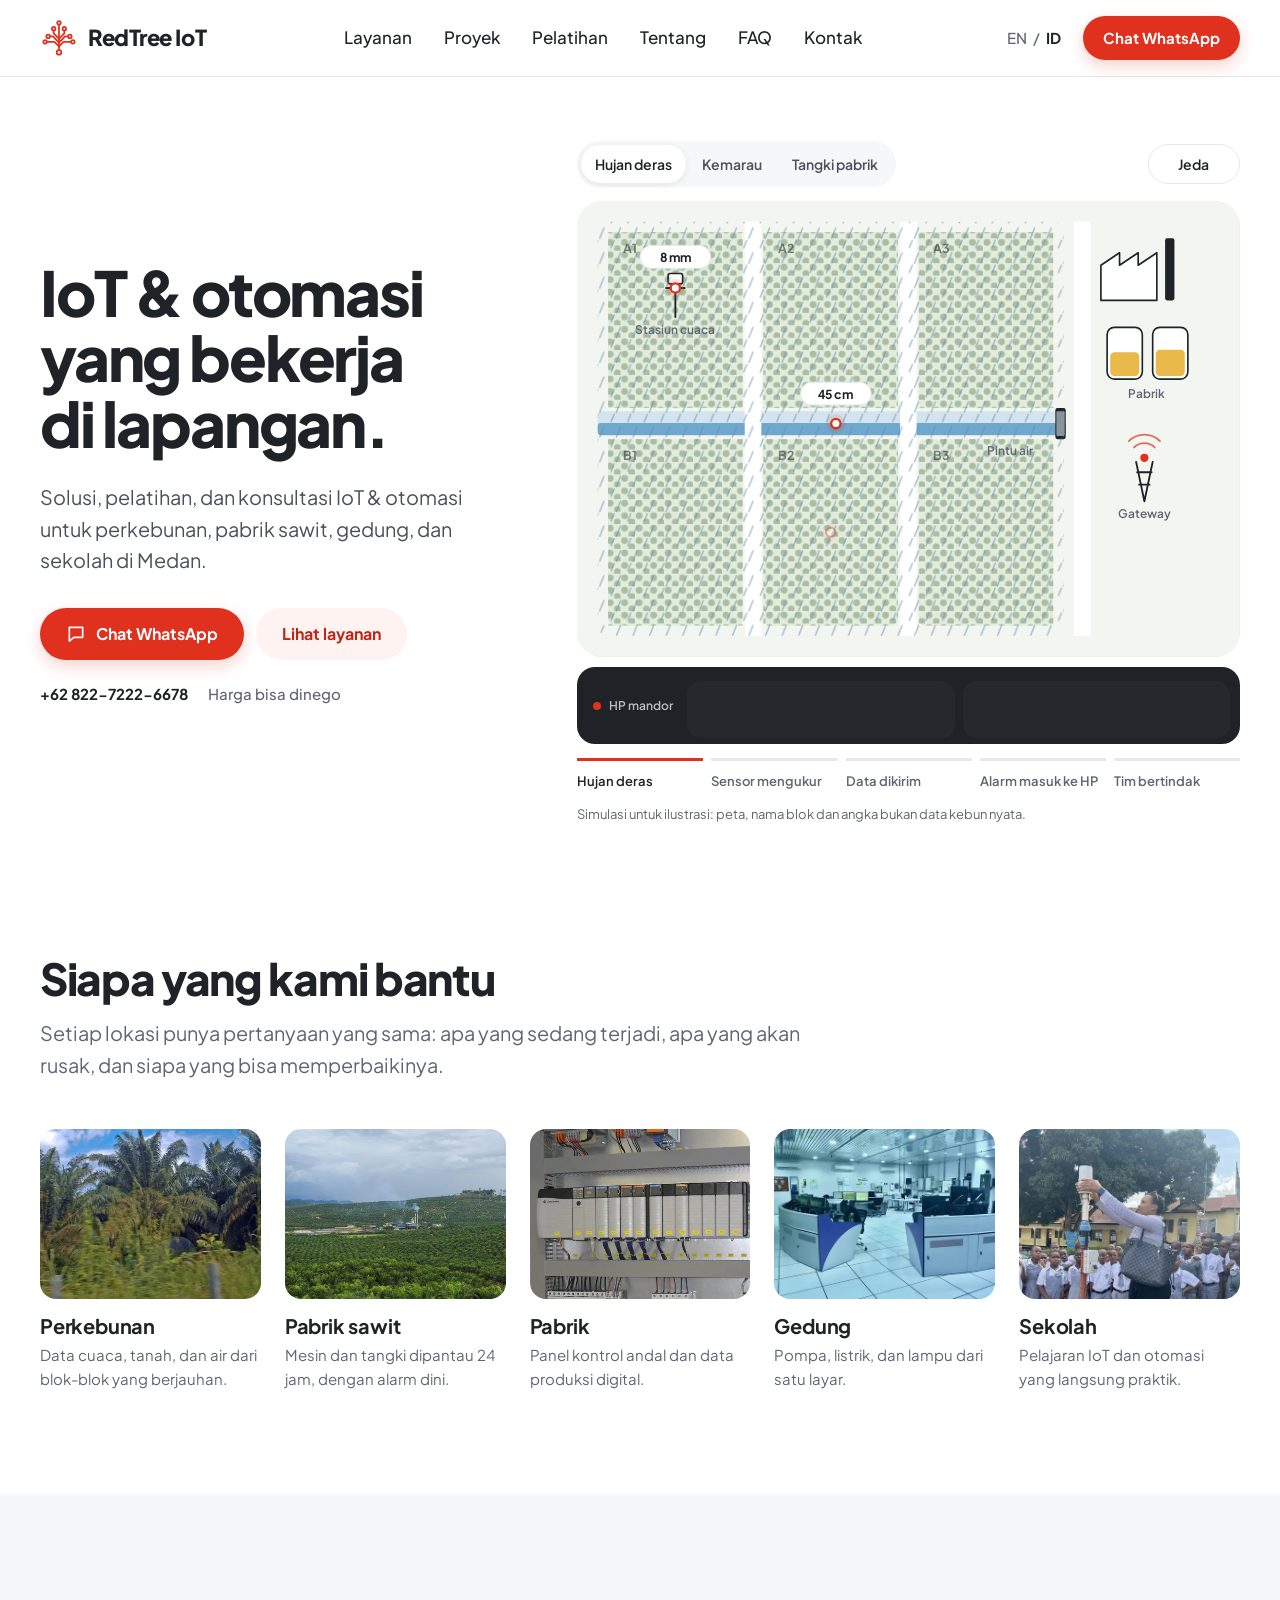
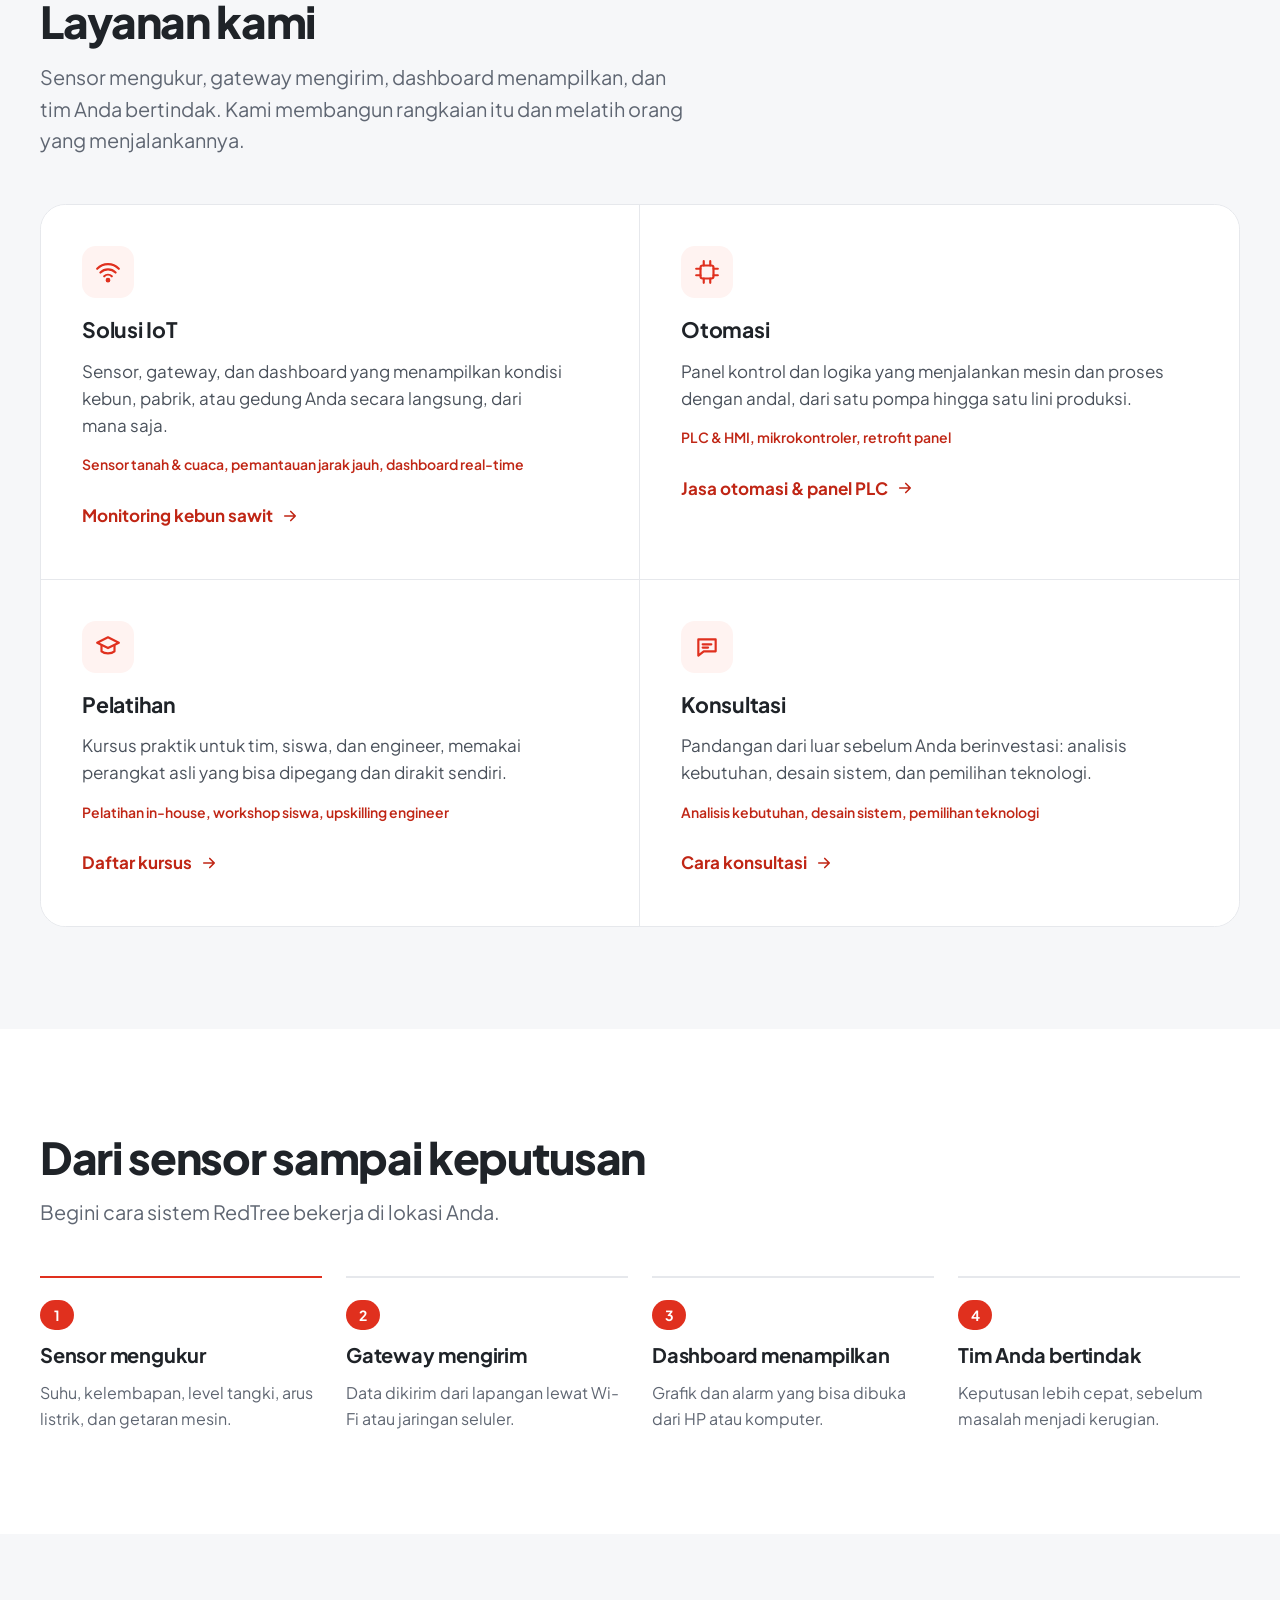
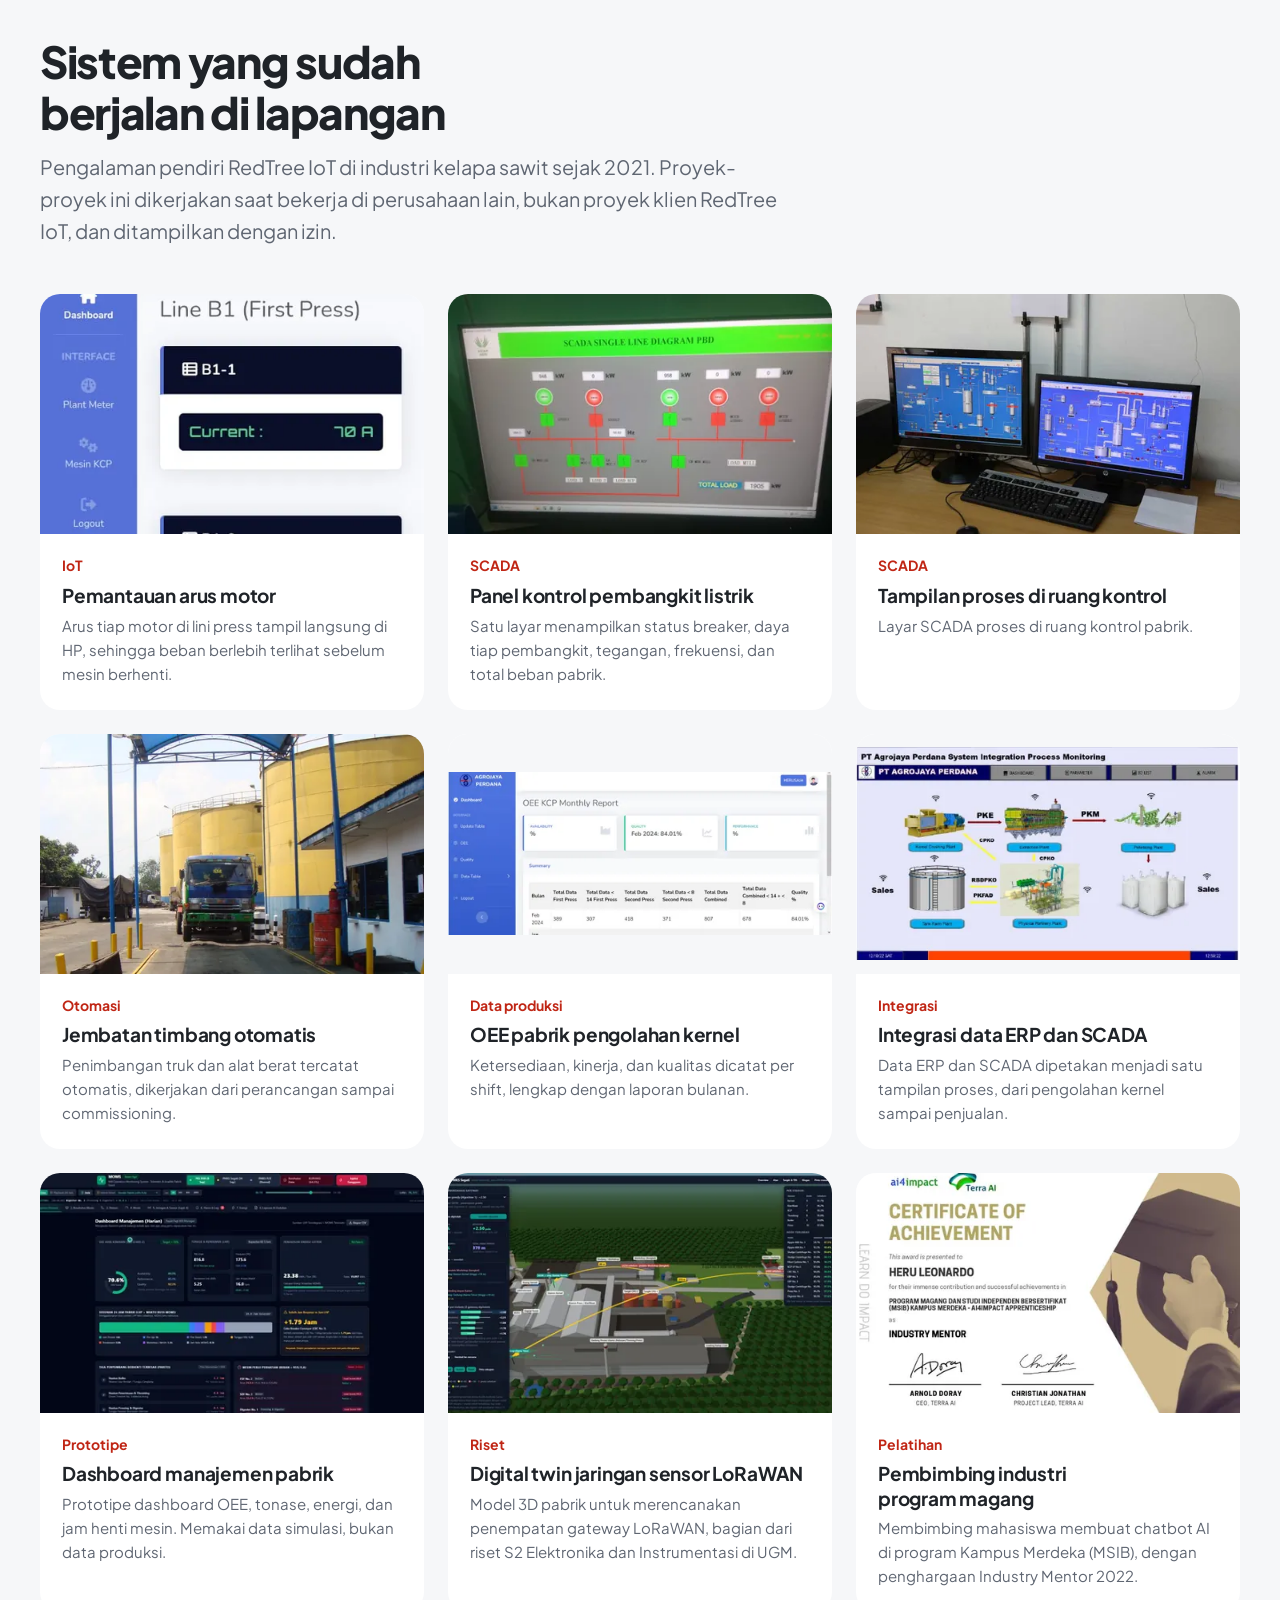
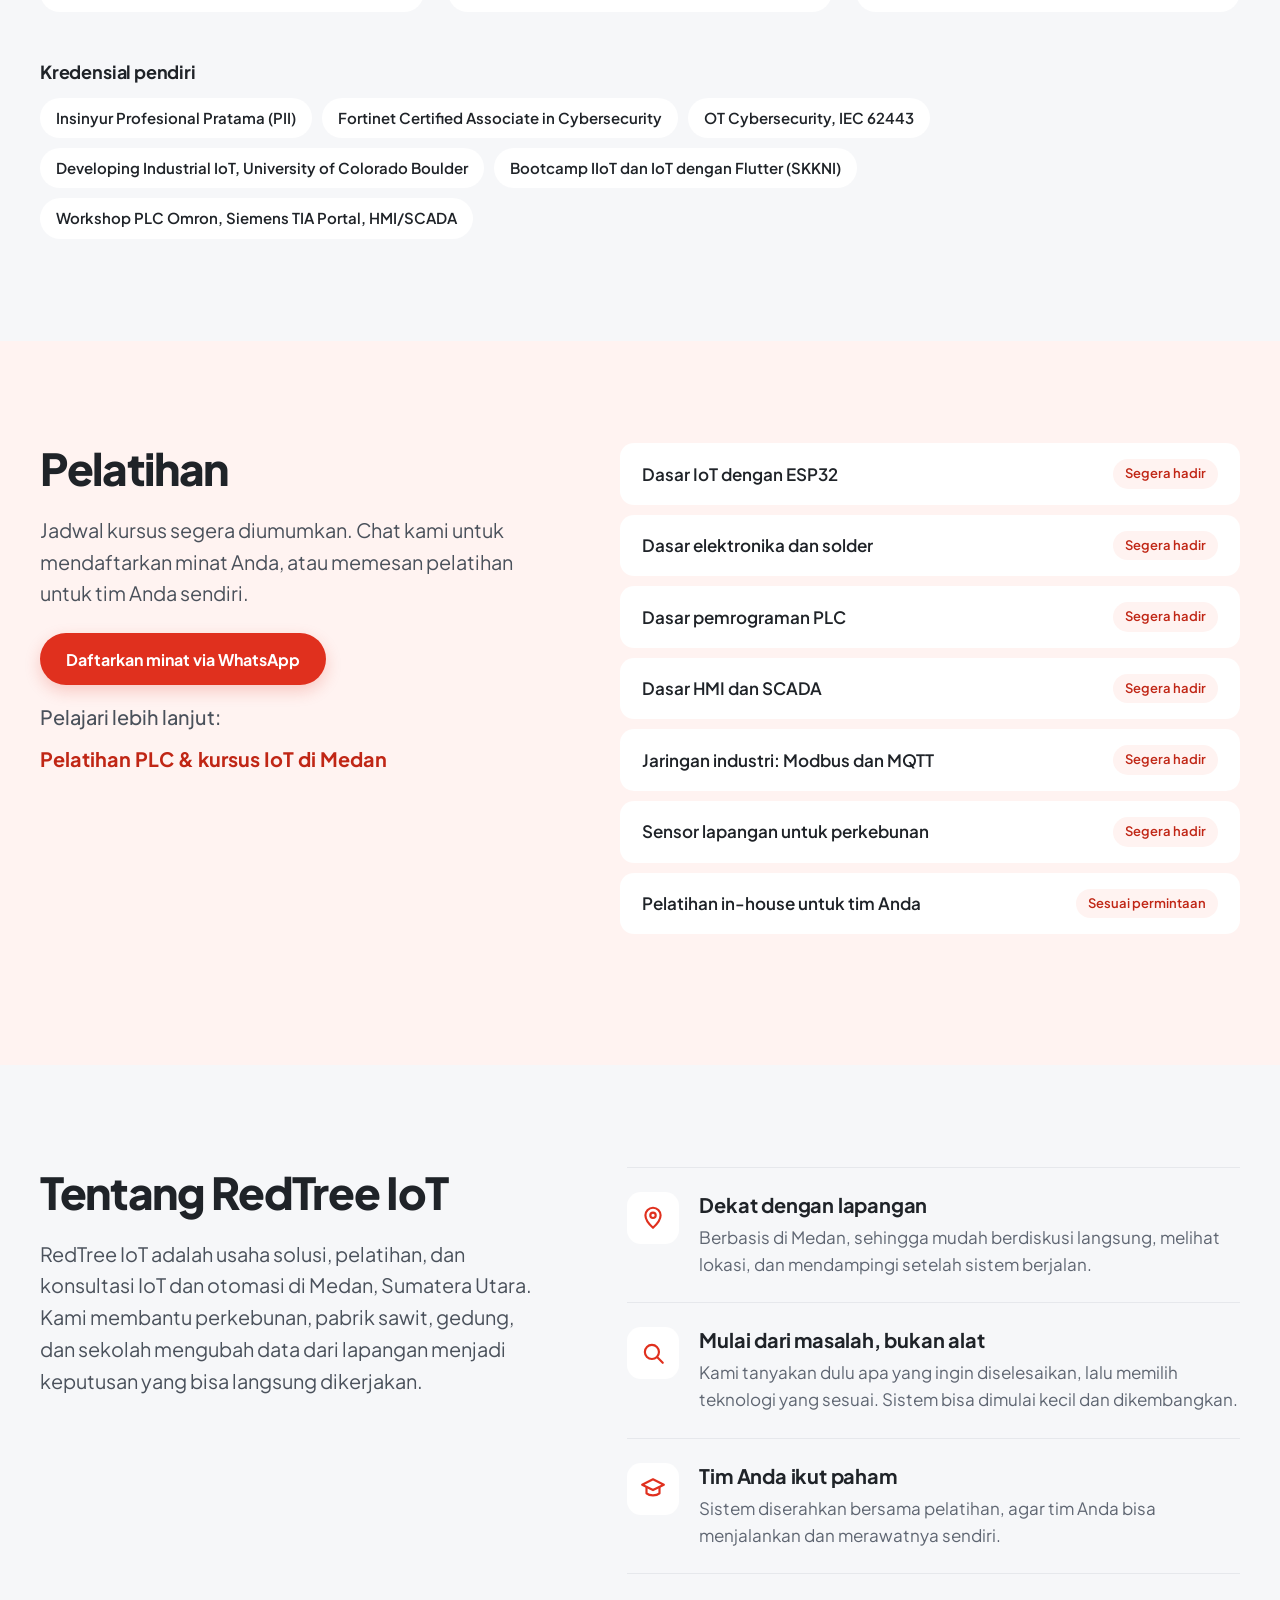
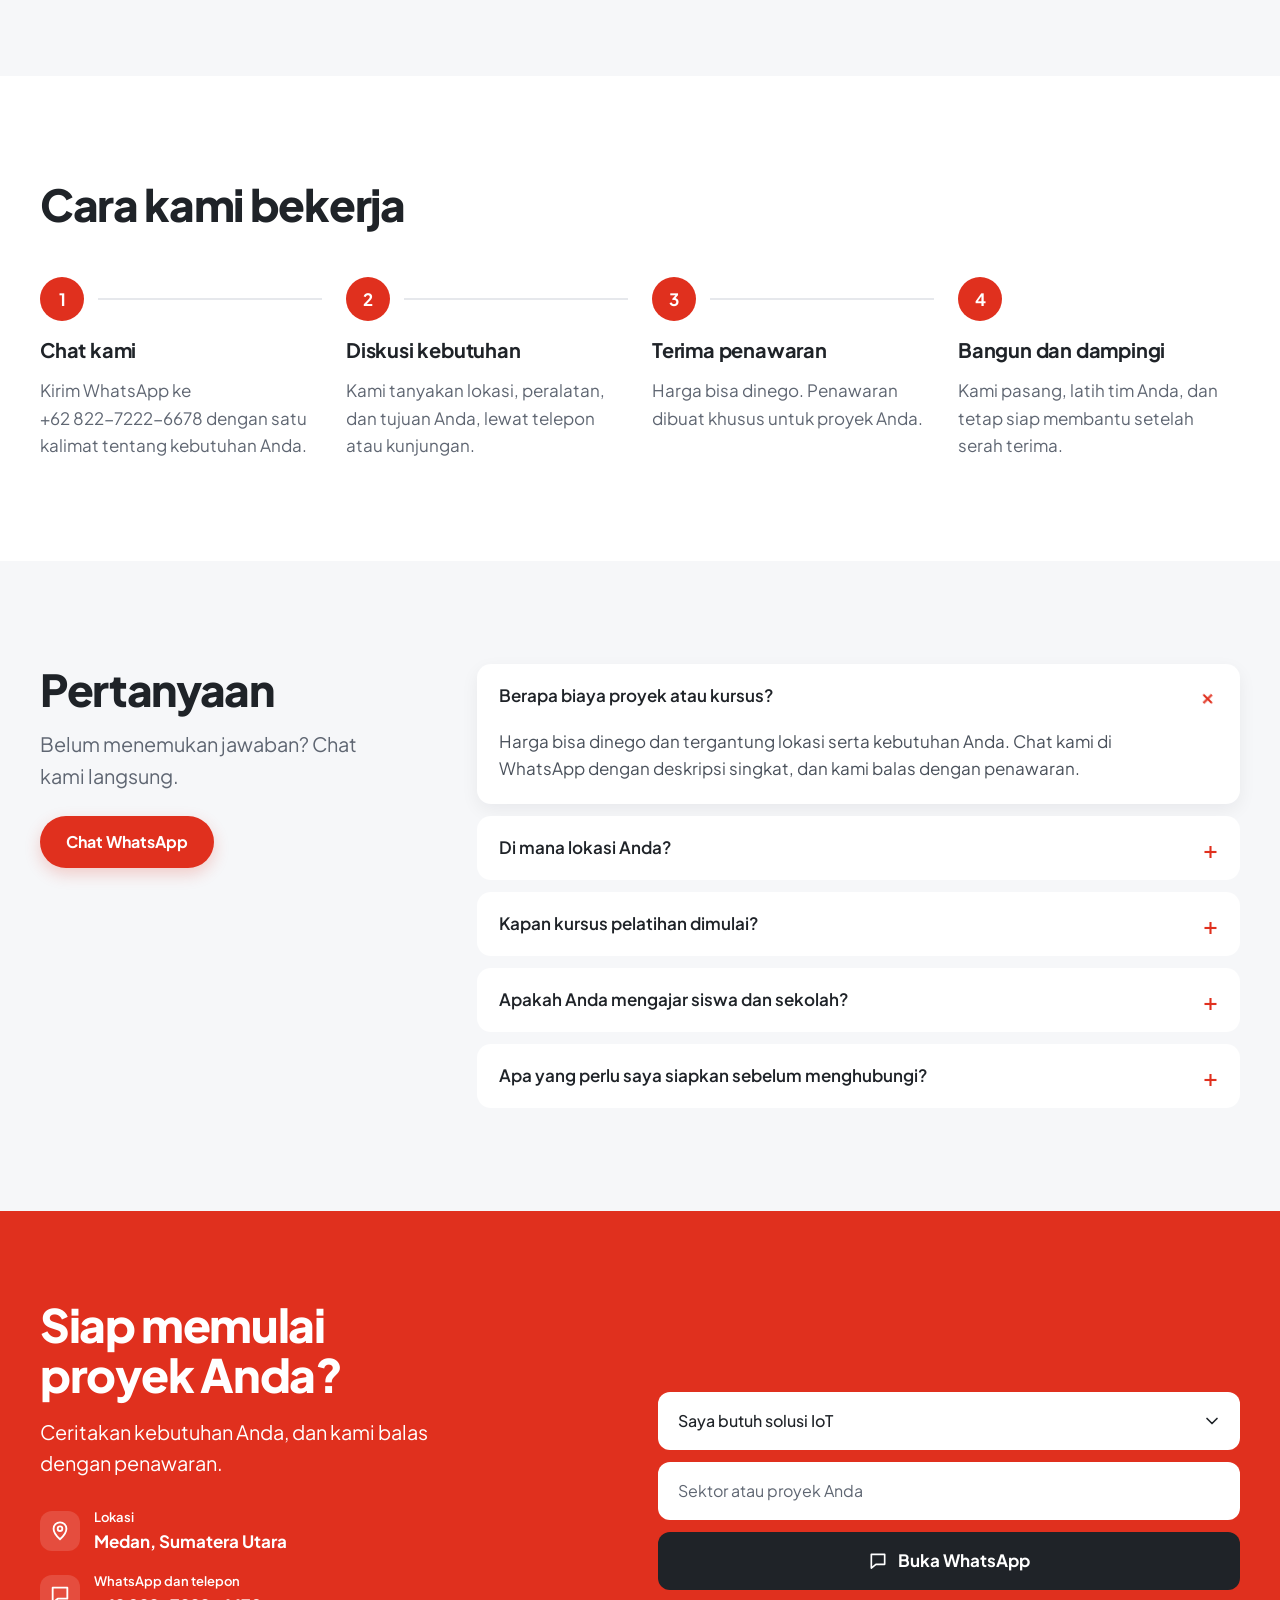
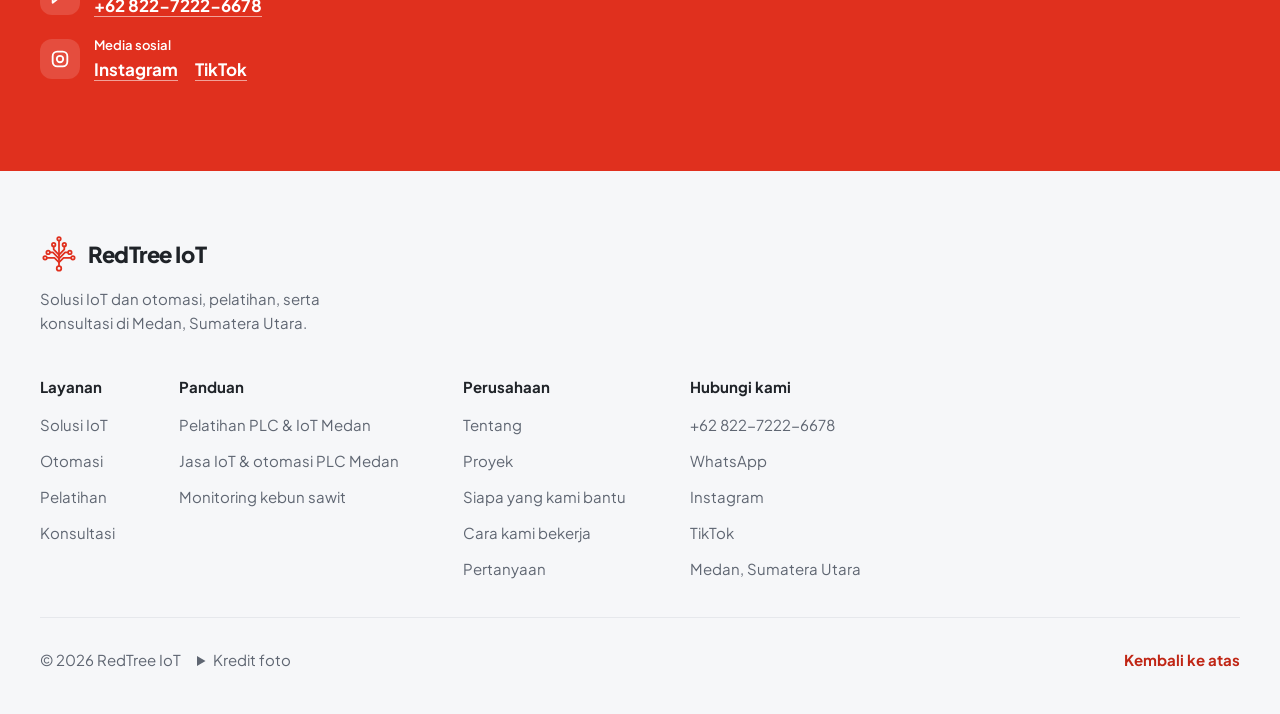
==== commit 6a779ee0: "Merge pull request #3 from heruleonardo98/proyek-pendiri Bagian Proyek: 9 proyek asli pendiri + kred" ====
--- a/site/index.html
+++ b/site/index.html
@@ -165,6 +165,7 @@
       </a>
       <nav class="links" id="site-nav" aria-label="Utama" data-i18n-arialabel="a.main">
         <a href="#layanan" data-i18n="nav.services">Layanan</a>
+        <a href="#proyek" data-i18n="nav.projects">Proyek</a>
         <a href="#pelatihan" data-i18n="nav.training">Pelatihan</a>
         <a href="#tentang" data-i18n="nav.about">Tentang</a>
         <a href="#faq" data-i18n="nav.faq">FAQ</a>
@@ -357,12 +358,73 @@
     </section>
 
 
+    <section class="section grey" id="proyek" aria-labelledby="proyek-h">
+      <div class="wrap">
+        <div class="head">
+          <h2 id="proyek-h" data-i18n="pj.h">Sistem yang sudah berjalan di lapangan</h2>
+          <p data-i18n="pj.lead">Pengalaman pendiri RedTree IoT di industri kelapa sawit sejak 2021. Proyek-proyek ini dikerjakan saat bekerja di perusahaan lain, bukan proyek klien RedTree IoT, dan ditampilkan dengan izin.</p>
+        </div>
+        <ul class="projects">
+          <li class="proj">
+            <img src="assets/proyek-arus-motor.jpg" srcset="assets/proyek-arus-motor-480.webp 480w, assets/proyek-arus-motor.jpg 540w" sizes="(max-width: 699px) 100vw, (max-width: 1023px) 50vw, 33vw" width="540" height="405" alt="Tampilan HP berisi arus listrik tiap motor di lini press pabrik" data-i18n-alt="pj.i1" loading="lazy">
+            <div class="proj-body"><span class="proj-cat" data-i18n="pj.c1">IoT</span><h3 data-i18n="pj.t1">Pemantauan arus motor</h3><p data-i18n="pj.p1">Arus tiap motor di lini press tampil langsung di HP, sehingga beban berlebih terlihat sebelum mesin berhenti.</p></div>
+          </li>
+          <li class="proj">
+            <img src="assets/proyek-scada-sld.jpg" srcset="assets/proyek-scada-sld-480.webp 480w, assets/proyek-scada-sld-960.webp 960w, assets/proyek-scada-sld.jpg 1280w" sizes="(max-width: 699px) 100vw, (max-width: 1023px) 50vw, 33vw" width="1280" height="720" alt="Layar SCADA berisi diagram garis tunggal pembangkit listrik pabrik" data-i18n-alt="pj.i2" loading="lazy">
+            <div class="proj-body"><span class="proj-cat" data-i18n="pj.c2">SCADA</span><h3 data-i18n="pj.t2">Panel kontrol pembangkit listrik</h3><p data-i18n="pj.p2">Satu layar menampilkan status breaker, daya tiap pembangkit, tegangan, frekuensi, dan total beban pabrik.</p></div>
+          </li>
+          <li class="proj">
+            <img src="assets/proyek-ruang-kontrol.jpg" srcset="assets/proyek-ruang-kontrol-480.webp 480w, assets/proyek-ruang-kontrol.jpg 800w" sizes="(max-width: 699px) 100vw, (max-width: 1023px) 50vw, 33vw" width="800" height="533" alt="Dua monitor SCADA menampilkan diagram proses di ruang kontrol" data-i18n-alt="pj.i3" loading="lazy">
+            <div class="proj-body"><span class="proj-cat" data-i18n="pj.c3">SCADA</span><h3 data-i18n="pj.t3">Tampilan proses di ruang kontrol</h3><p data-i18n="pj.p3">Layar SCADA proses di ruang kontrol pabrik.</p></div>
+          </li>
+          <li class="proj">
+            <img src="assets/proyek-timbang.jpg" srcset="assets/proyek-timbang-480.webp 480w, assets/proyek-timbang.jpg 900w" sizes="(max-width: 699px) 100vw, (max-width: 1023px) 50vw, 33vw" width="900" height="562" alt="Truk berhenti di jembatan timbang di depan silo kuning" data-i18n-alt="pj.i4" loading="lazy">
+            <div class="proj-body"><span class="proj-cat" data-i18n="pj.c4">Otomasi</span><h3 data-i18n="pj.t4">Jembatan timbang otomatis</h3><p data-i18n="pj.p4">Penimbangan truk dan alat berat tercatat otomatis, dikerjakan dari perancangan sampai commissioning.</p></div>
+          </li>
+          <li class="proj contain">
+            <img src="assets/proyek-oee.jpg" srcset="assets/proyek-oee-480.webp 480w, assets/proyek-oee.jpg 640w" sizes="(max-width: 699px) 100vw, (max-width: 1023px) 50vw, 33vw" width="640" height="272" alt="Dashboard laporan OEE bulanan pabrik pengolahan kernel" data-i18n-alt="pj.i5" loading="lazy">
+            <div class="proj-body"><span class="proj-cat" data-i18n="pj.c5">Data produksi</span><h3 data-i18n="pj.t5">OEE pabrik pengolahan kernel</h3><p data-i18n="pj.p5">Ketersediaan, kinerja, dan kualitas dicatat per shift, lengkap dengan laporan bulanan.</p></div>
+          </li>
+          <li class="proj contain">
+            <img src="assets/proyek-integrasi.jpg" srcset="assets/proyek-integrasi-480.webp 480w, assets/proyek-integrasi.jpg 512w" sizes="(max-width: 699px) 100vw, (max-width: 1023px) 50vw, 33vw" width="512" height="285" alt="Tampilan proses terpadu dari pengolahan kernel, penyulingan, sampai penjualan" data-i18n-alt="pj.i6" loading="lazy">
+            <div class="proj-body"><span class="proj-cat" data-i18n="pj.c6">Integrasi</span><h3 data-i18n="pj.t6">Integrasi data ERP dan SCADA</h3><p data-i18n="pj.p6">Data ERP dan SCADA dipetakan menjadi satu tampilan proses, dari pengolahan kernel sampai penjualan.</p></div>
+          </li>
+          <li class="proj">
+            <img src="assets/proyek-dashboard-prototipe.jpg" srcset="assets/proyek-dashboard-prototipe-480.webp 480w, assets/proyek-dashboard-prototipe-960.webp 960w, assets/proyek-dashboard-prototipe.jpg 1280w" sizes="(max-width: 699px) 100vw, (max-width: 1023px) 50vw, 33vw" width="1280" height="720" alt="Prototipe dashboard manajemen pabrik berisi OEE, tonase, dan energi" data-i18n-alt="pj.i7" loading="lazy">
+            <div class="proj-body"><span class="proj-cat" data-i18n="pj.c7">Prototipe</span><h3 data-i18n="pj.t7">Dashboard manajemen pabrik</h3><p data-i18n="pj.p7">Prototipe dashboard OEE, tonase, energi, dan jam henti mesin. Memakai data simulasi, bukan data produksi.</p></div>
+          </li>
+          <li class="proj">
+            <img src="assets/proyek-digital-twin.jpg" srcset="assets/proyek-digital-twin-480.webp 480w, assets/proyek-digital-twin-960.webp 960w, assets/proyek-digital-twin.jpg 1280w" sizes="(max-width: 699px) 100vw, (max-width: 1023px) 50vw, 33vw" width="1280" height="720" alt="Model 3D pabrik kelapa sawit dengan rencana penempatan gateway LoRaWAN" data-i18n-alt="pj.i8" loading="lazy">
+            <div class="proj-body"><span class="proj-cat" data-i18n="pj.c8">Riset</span><h3 data-i18n="pj.t8">Digital twin jaringan sensor LoRaWAN</h3><p data-i18n="pj.p8">Model 3D pabrik untuk merencanakan penempatan gateway LoRaWAN, bagian dari riset S2 Elektronika dan Instrumentasi di UGM.</p></div>
+          </li>
+          <li class="proj">
+            <img src="assets/proyek-penghargaan-mentor.jpg" srcset="assets/proyek-penghargaan-mentor-480.webp 480w, assets/proyek-penghargaan-mentor.jpg 800w" sizes="(max-width: 699px) 100vw, (max-width: 1023px) 50vw, 33vw" width="800" height="565" alt="Sertifikat penghargaan Industry Mentor program magang Kampus Merdeka 2022" data-i18n-alt="pj.i9" loading="lazy">
+            <div class="proj-body"><span class="proj-cat" data-i18n="pj.c9">Pelatihan</span><h3 data-i18n="pj.t9">Pembimbing industri program magang</h3><p data-i18n="pj.p9">Membimbing mahasiswa membuat chatbot AI di program Kampus Merdeka (MSIB), dengan penghargaan Industry Mentor 2022.</p></div>
+          </li>
+        </ul>
+        <div class="creds">
+          <h3 data-i18n="pj.kh">Kredensial pendiri</h3>
+          <ul>
+            <li data-i18n="pj.k1">Insinyur Profesional Pratama (PII)</li>
+            <li data-i18n="pj.k2">Fortinet Certified Associate in Cybersecurity</li>
+            <li data-i18n="pj.k3">OT Cybersecurity, IEC 62443</li>
+            <li data-i18n="pj.k4">Developing Industrial IoT, University of Colorado Boulder</li>
+            <li data-i18n="pj.k5">Bootcamp IIoT dan IoT dengan Flutter (SKKNI)</li>
+            <li data-i18n="pj.k6">Workshop PLC Omron, Siemens TIA Portal, HMI/SCADA</li>
+          </ul>
+        </div>
+      </div>
+    </section>
+
     <section class="section tint" id="pelatihan" aria-labelledby="pelatihan-h">
       <div class="wrap training">
-        <img class="training-img" src="assets/solder-workshop-at-fixme-hackerspace-renens-lausanne.jpg" srcset="assets/solder-workshop-at-fixme-hackerspace-renens-lausanne-480.webp 480w, assets/solder-workshop-at-fixme-hackerspace-renens-lausanne-960.webp 960w, assets/solder-workshop-at-fixme-hackerspace-renens-lausanne.jpg 1600w" sizes="(max-width: 1023px) 100vw, 50vw" width="1600" height="1063" alt="Peserta merakit rangkaian di meja kerja saat workshop elektronika" data-i18n-alt="img.t" loading="lazy">
         <div class="training-text">
+          <div class="training-intro">
           <h2 id="pelatihan-h" data-i18n="tr.h">Pelatihan</h2>
           <p data-i18n="tr.p">Jadwal kursus segera diumumkan. Chat kami untuk mendaftarkan minat Anda, atau memesan pelatihan untuk tim Anda sendiri.</p>
+          <a class="btn btn-red" id="train-wa" href="https://wa.me/6282272226678" target="_blank" rel="noopener" data-i18n="tr.cta">Daftarkan minat via WhatsApp</a>
+          <p class="more"><span data-i18n="more.label">Pelajari lebih lanjut:</span> <a class="text-link" href="pelatihan-plc-iot-medan/" data-i18n="more.train">Pelatihan PLC &amp; kursus IoT di Medan</a></p>
+          </div>
           <ul class="courses">
             <li><span data-i18n="tr.1">Dasar IoT dengan ESP32</span><span class="badge" data-i18n="tr.soon">Segera hadir</span></li>
             <li><span data-i18n="tr.2">Dasar elektronika dan solder</span><span class="badge" data-i18n="tr.soon">Segera hadir</span></li>
@@ -372,8 +434,6 @@
             <li><span data-i18n="tr.6">Sensor lapangan untuk perkebunan</span><span class="badge" data-i18n="tr.soon">Segera hadir</span></li>
             <li><span data-i18n="tr.7">Pelatihan in-house untuk tim Anda</span><span class="badge" data-i18n="tr.req">Sesuai permintaan</span></li>
           </ul>
-          <a class="btn btn-red" id="train-wa" href="https://wa.me/6282272226678" target="_blank" rel="noopener" data-i18n="tr.cta">Daftarkan minat via WhatsApp</a>
-          <p class="more"><span data-i18n="more.label">Pelajari lebih lanjut:</span> <a class="text-link" href="pelatihan-plc-iot-medan/" data-i18n="more.train">Pelatihan PLC &amp; kursus IoT di Medan</a></p>
         </div>
       </div>
     </section>
@@ -474,7 +534,7 @@
         <div class="cols">
           <nav aria-label="Layanan" data-i18n-arialabel="nav.services"><h2 data-i18n="nav.services">Layanan</h2><a href="#layanan" data-i18n="svc.1">Solusi IoT</a><a href="#layanan" data-i18n="svc.2">Otomasi</a><a href="#pelatihan" data-i18n="svc.3">Pelatihan</a><a href="#layanan" data-i18n="svc.4">Konsultasi</a></nav>
           <nav aria-label="Panduan" data-i18n-arialabel="ft.guides"><h2 data-i18n="ft.guides">Panduan</h2><a href="pelatihan-plc-iot-medan/" data-i18n="ft.g1">Pelatihan PLC &amp; IoT Medan</a><a href="jasa-iot-otomasi-medan/" data-i18n="ft.g2">Jasa IoT &amp; otomasi PLC Medan</a><a href="monitoring-kebun-sawit/" data-i18n="ft.g3">Monitoring kebun sawit</a></nav>
-          <nav aria-label="Perusahaan" data-i18n-arialabel="ft.company"><h2 data-i18n="ft.company">Perusahaan</h2><a href="#tentang" data-i18n="nav.about">Tentang</a><a href="#sektor" data-i18n="sec.h">Siapa yang kami bantu</a><a href="#proses" data-i18n="pr.h">Cara kami bekerja</a><a href="#faq" data-i18n="faq.h">Pertanyaan</a></nav>
+          <nav aria-label="Perusahaan" data-i18n-arialabel="ft.company"><h2 data-i18n="ft.company">Perusahaan</h2><a href="#tentang" data-i18n="nav.about">Tentang</a><a href="#proyek" data-i18n="nav.projects">Proyek</a><a href="#sektor" data-i18n="sec.h">Siapa yang kami bantu</a><a href="#proses" data-i18n="pr.h">Cara kami bekerja</a><a href="#faq" data-i18n="faq.h">Pertanyaan</a></nav>
           <div><h2 data-i18n="ft.reach">Hubungi kami</h2><a href="tel:+6282272226678">+62 822-7222-6678</a><a href="https://wa.me/6282272226678" target="_blank" rel="noopener">WhatsApp</a><a href="https://www.instagram.com/redtreeiot/" target="_blank" rel="noopener">Instagram</a><a href="https://www.tiktok.com/@redtreeiot" target="_blank" rel="noopener">TikTok</a><a href="https://www.google.com/maps/search/Medan,+North+Sumatra,+Indonesia" target="_blank" rel="noopener" data-i18n="ct.place">Medan, Sumatera Utara</a></div>
         </div>
       </div>
@@ -495,7 +555,6 @@
         <li>&ldquo;<a href="https://commons.wikimedia.org/wiki/File:District-Kunak_Sabah_IOI-Baturong-Palm-Oil-Mill-02.jpg" target="_blank" rel="noopener">District-Kunak Sabah IOI-Baturong-Palm-Oil-Mill-02</a>&rdquo; by CEphoto, Uwe Aranas, <a href="https://creativecommons.org/licenses/by-sa/3.0" target="_blank" rel="noopener">CC BY-SA 3.0</a>, via Wikimedia Commons</li>
         <li>&ldquo;<a href="https://commons.wikimedia.org/wiki/File:Raspberry_Pi_4_Model_B_-_Side.jpg" target="_blank" rel="noopener">Raspberry Pi 4 Model B - Side</a>&rdquo; by Laserlicht, <a href="https://creativecommons.org/licenses/by-sa/4.0" target="_blank" rel="noopener">CC BY-SA 4.0</a>, via Wikimedia Commons</li>
         <li>&ldquo;<a href="https://commons.wikimedia.org/wiki/File:NEWater_S.C.A.D.A._room.jpg" target="_blank" rel="noopener">NEWater S.C.A.D.A. room</a>&rdquo; by Z22, <a href="https://creativecommons.org/licenses/by-sa/4.0" target="_blank" rel="noopener">CC BY-SA 4.0</a>, via Wikimedia Commons</li>
-        <li>&ldquo;<a href="https://commons.wikimedia.org/wiki/File:Solder_workshop_at_FIXME_Hackerspace,_Renens,_Lausanne_(2015-05-23_06.25.10_by_Mitch_Altman).jpg" target="_blank" rel="noopener">Solder workshop at FIXME Hackerspace, Renens, Lausanne (2015-05-23 06.25.10 by M</a>&rdquo; by Mitch Altman from San Francisco, USA, <a href="https://creativecommons.org/licenses/by-sa/2.0" target="_blank" rel="noopener">CC BY-SA 2.0</a>, via Wikimedia Commons</li>
         <li>&ldquo;<a href="https://commons.wikimedia.org/wiki/File:SMT_soldering_class_at_Knox_Makers.jpg" target="_blank" rel="noopener">SMT soldering class at Knox Makers</a>&rdquo; by DoctorScurvy, <a href="https://creativecommons.org/licenses/by-sa/4.0" target="_blank" rel="noopener">CC BY-SA 4.0</a>, via Wikimedia Commons</li>
         <li>&ldquo;<a href="https://commons.wikimedia.org/wiki/File:Soldering_stations_at_Coredump_Hackerspace.jpg" target="_blank" rel="noopener">Soldering stations at Coredump Hackerspace</a>&rdquo; by Dbrgn, <a href="https://creativecommons.org/licenses/by-sa/4.0" target="_blank" rel="noopener">CC BY-SA 4.0</a>, via Wikimedia Commons</li>
         <li>&ldquo;<a href="https://commons.wikimedia.org/wiki/File:Students_Test_their_LEGO_Rover_Prototype_(AFRC2019-0261-094).jpg" target="_blank" rel="noopener">Students Test their LEGO Rover Prototype (AFRC2019-0261-094)</a>&rdquo; by NASA Armstrong Flight Research Center / NASA/Ken Ulbrich, <a href="https://creativecommons.org/publicdomain/mark/1.0/" target="_blank" rel="noopener">public domain</a>, via Wikimedia Commons</li>
--- a/site/styles.css
+++ b/site/styles.css
@@ -164,9 +164,10 @@
 .works .cat { color: var(--red-dark); font-size: 0.875rem; font-weight: 600; white-space: nowrap; }
 
 /* training */
-.training { display: grid; grid-template-columns: minmax(0, 1fr) minmax(0, 1fr); gap: clamp(32px, 4vw, 48px); align-items: start; }
-.training-img { width: 100%; aspect-ratio: 576 / 640; object-fit: cover; border-radius: var(--r-lg); position: sticky; top: 100px; }
-.training-text > p { margin: 20px 0 24px; font-size: var(--lead); color: var(--body); }
+.training { display: block; }
+.training-text { display: grid; grid-template-columns: minmax(0, 5fr) minmax(0, 6fr); gap: clamp(32px, 5vw, 80px); align-items: start; }
+.training-intro { position: sticky; top: 100px; }
+.training-intro > p { margin: 20px 0 24px; font-size: var(--lead); color: var(--body); }
 .courses { display: grid; gap: 10px; margin-bottom: 28px; }
 .courses li { display: flex; justify-content: space-between; align-items: center; gap: 16px; background: #fff; border-radius: var(--r-sm); padding: 16px 22px; color: var(--ink); font-weight: 600; font-size: 1.0625rem; line-height: 1.35; transition: transform .2s var(--ease); }
 .badge { flex: none; background: var(--tint); color: var(--red-dark); font-size: 0.8125rem; font-weight: 600; padding: 6px 12px; border-radius: 999px; white-space: nowrap; }
@@ -267,8 +268,8 @@
   .links-wa { display: inline-flex; margin-top: 18px; }
   .hero-in { grid-template-columns: 1fr; }
   .hero-media { max-width: 720px; }
-  .training { grid-template-columns: 1fr; }
-  .training-img { position: static; aspect-ratio: 16 / 10; }
+  .training-text { grid-template-columns: 1fr; }
+  .training-intro { position: static; }
   .steps { grid-template-columns: repeat(2, minmax(0, 1fr)); row-gap: 36px; }
   .steps li:nth-child(2)::before { display: none; }
   .faq { grid-template-columns: 1fr; }
@@ -509,3 +510,24 @@
   .mill-title { font-size: 20px; }
 }
 .estate:not(.mill-on) [data-sensor="tank"], .estate:not(.mill-on) [data-callout="tank"] { opacity: 0; }
+
+/* ---------- founder projects ---------- */
+.projects { display: grid; grid-template-columns: repeat(3, minmax(0, 1fr)); gap: 24px; }
+.proj { background: #fff; border-radius: var(--r-md); overflow: hidden; display: flex; flex-direction: column; transition: transform .25s var(--ease), box-shadow .25s; }
+.proj:hover { transform: translateY(-3px); box-shadow: var(--shadow); }
+.proj img { width: 100%; aspect-ratio: 16 / 10; object-fit: cover; background: var(--grey); }
+.proj.contain img { object-fit: contain; }
+.proj-body { padding: 20px 22px 24px; display: grid; gap: 6px; align-content: start; }
+.proj-cat { color: var(--red-dark); font-size: 0.875rem; font-weight: 700; }
+.proj h3 { font-size: 1.1875rem; }
+.proj p { font-size: var(--small); color: var(--muted); }
+.creds { margin-top: clamp(32px, 4vw, 48px); }
+.creds h3 { font-size: 1.125rem; margin-bottom: 14px; }
+.creds ul { display: flex; flex-wrap: wrap; gap: 10px; }
+.creds li { background: #fff; color: var(--ink); font-size: var(--small); font-weight: 600; padding: 10px 16px; border-radius: 999px; line-height: 1.35; }
+@media (max-width: 1023px) { .projects { grid-template-columns: repeat(2, minmax(0, 1fr)); } }
+@media (max-width: 699px) {
+  .projects { grid-template-columns: 1fr; gap: 16px; }
+  .proj-body { padding: 18px 18px 22px; }
+  .creds li { border-radius: 14px; }
+}
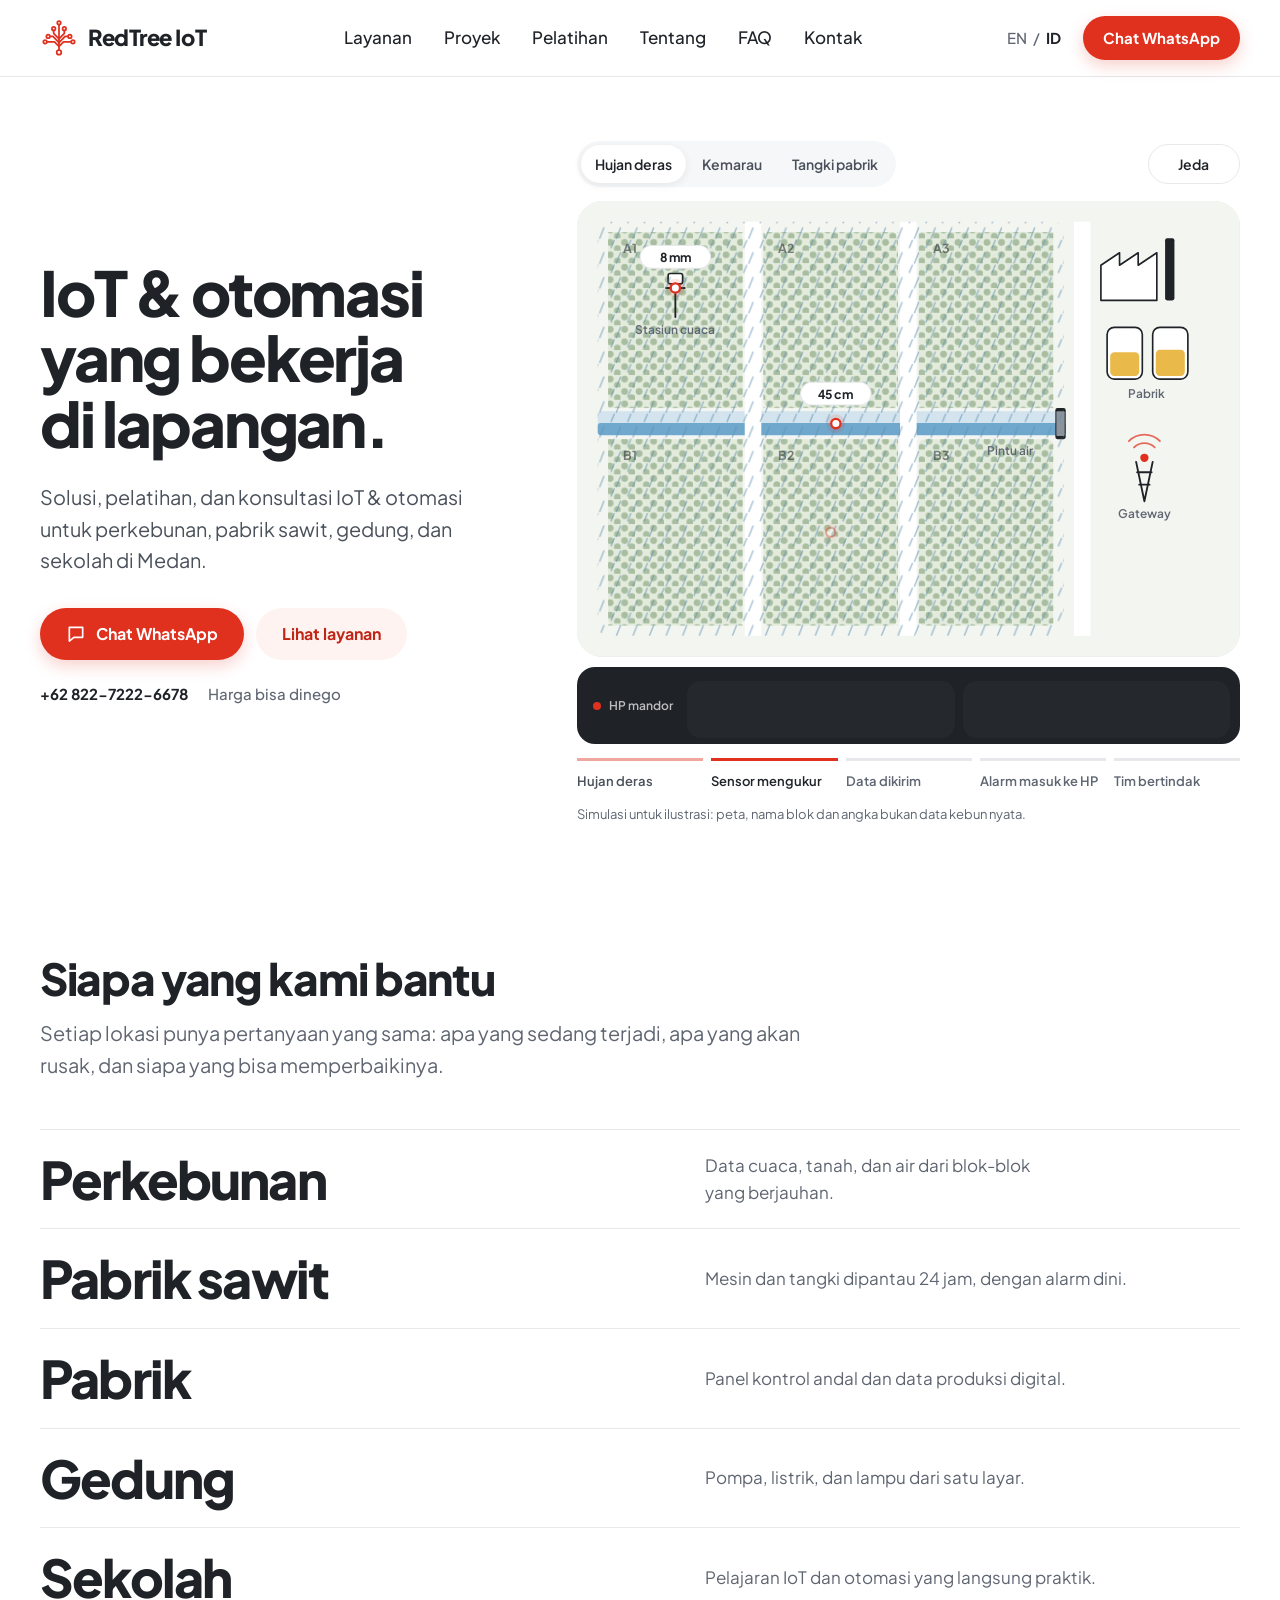
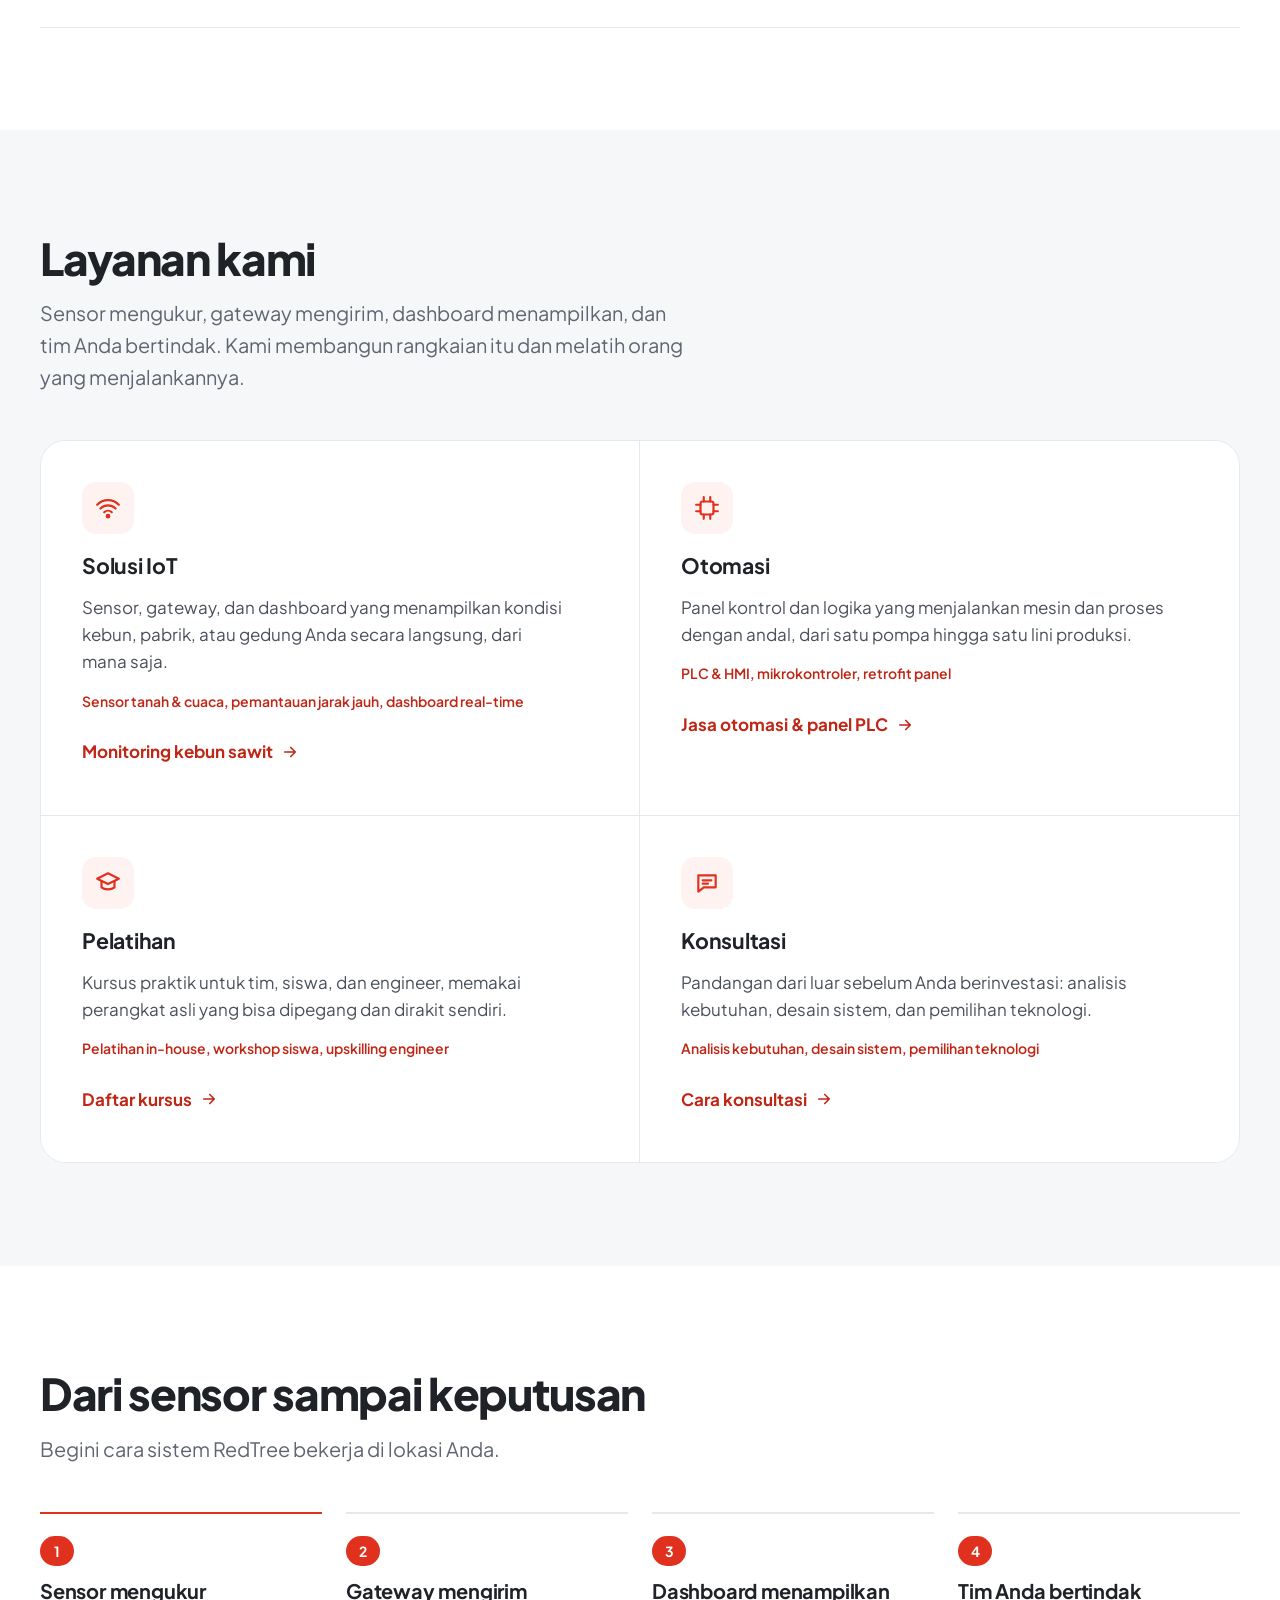
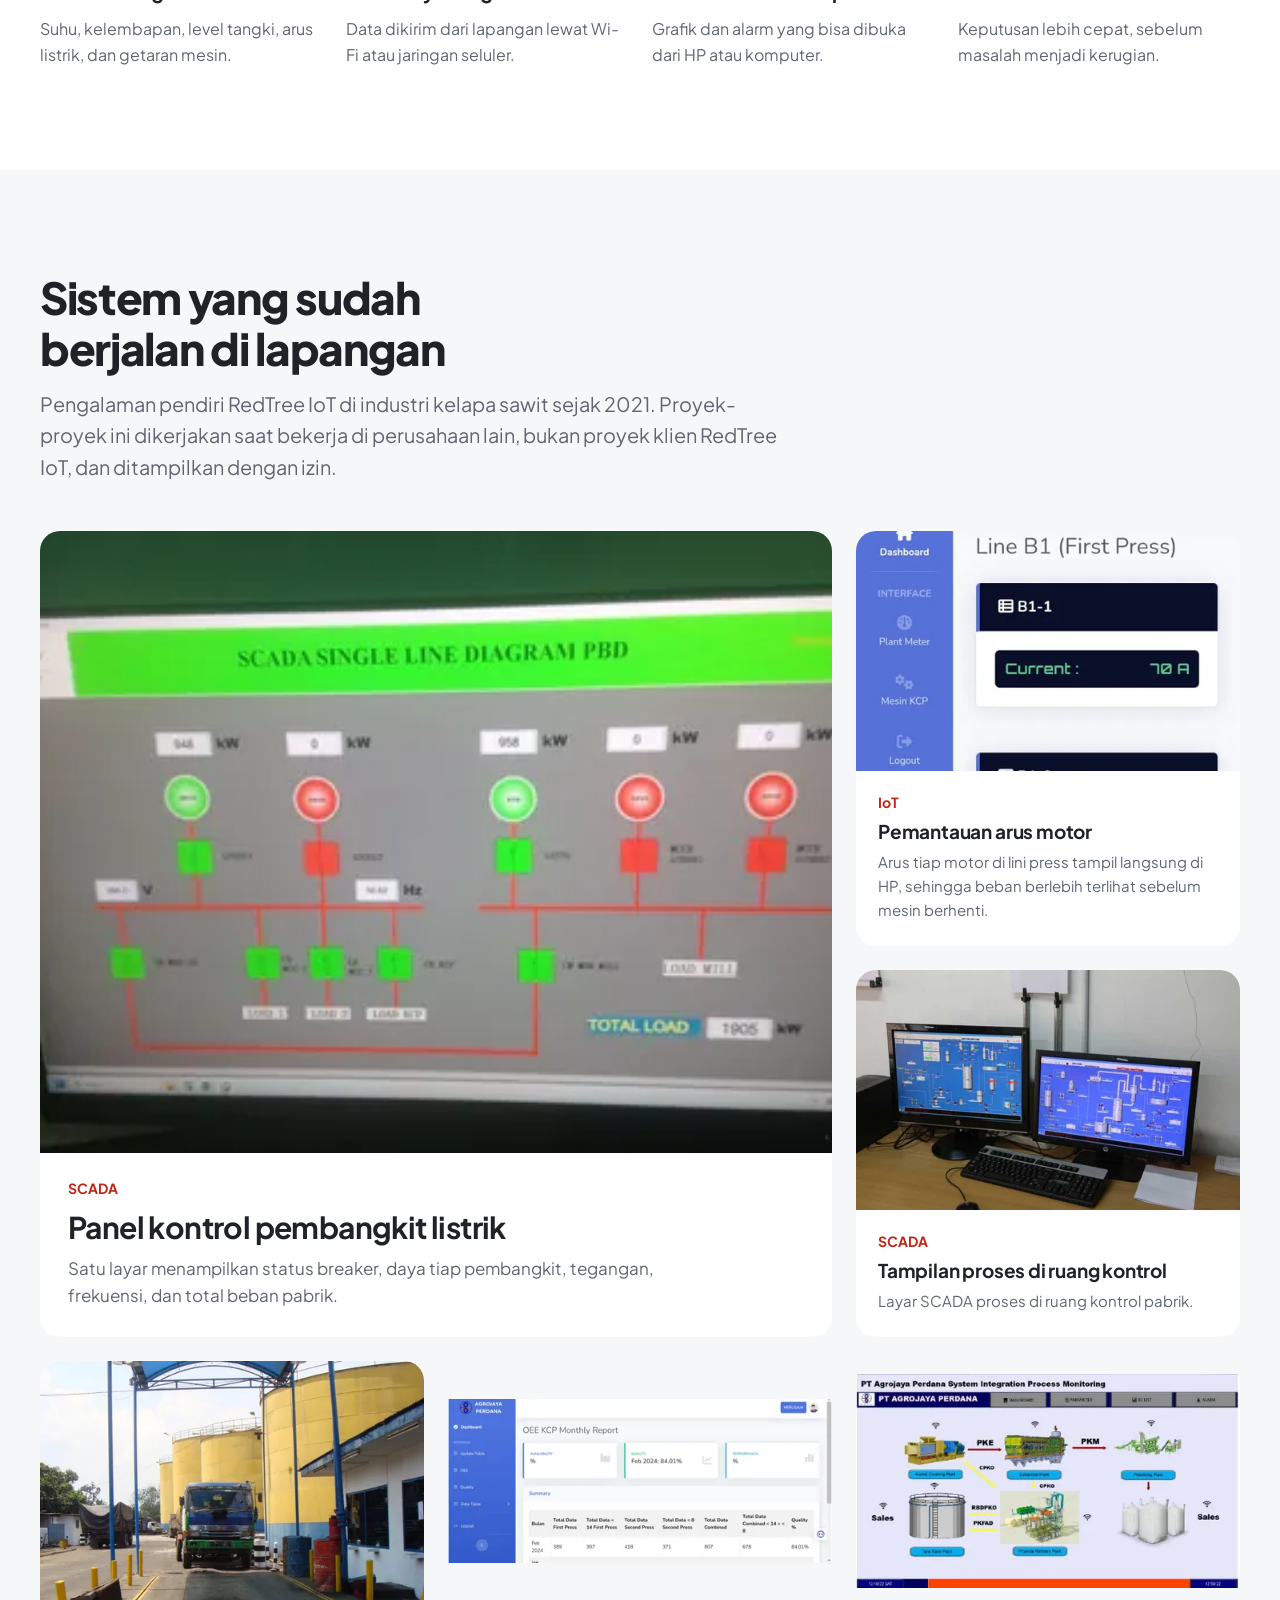
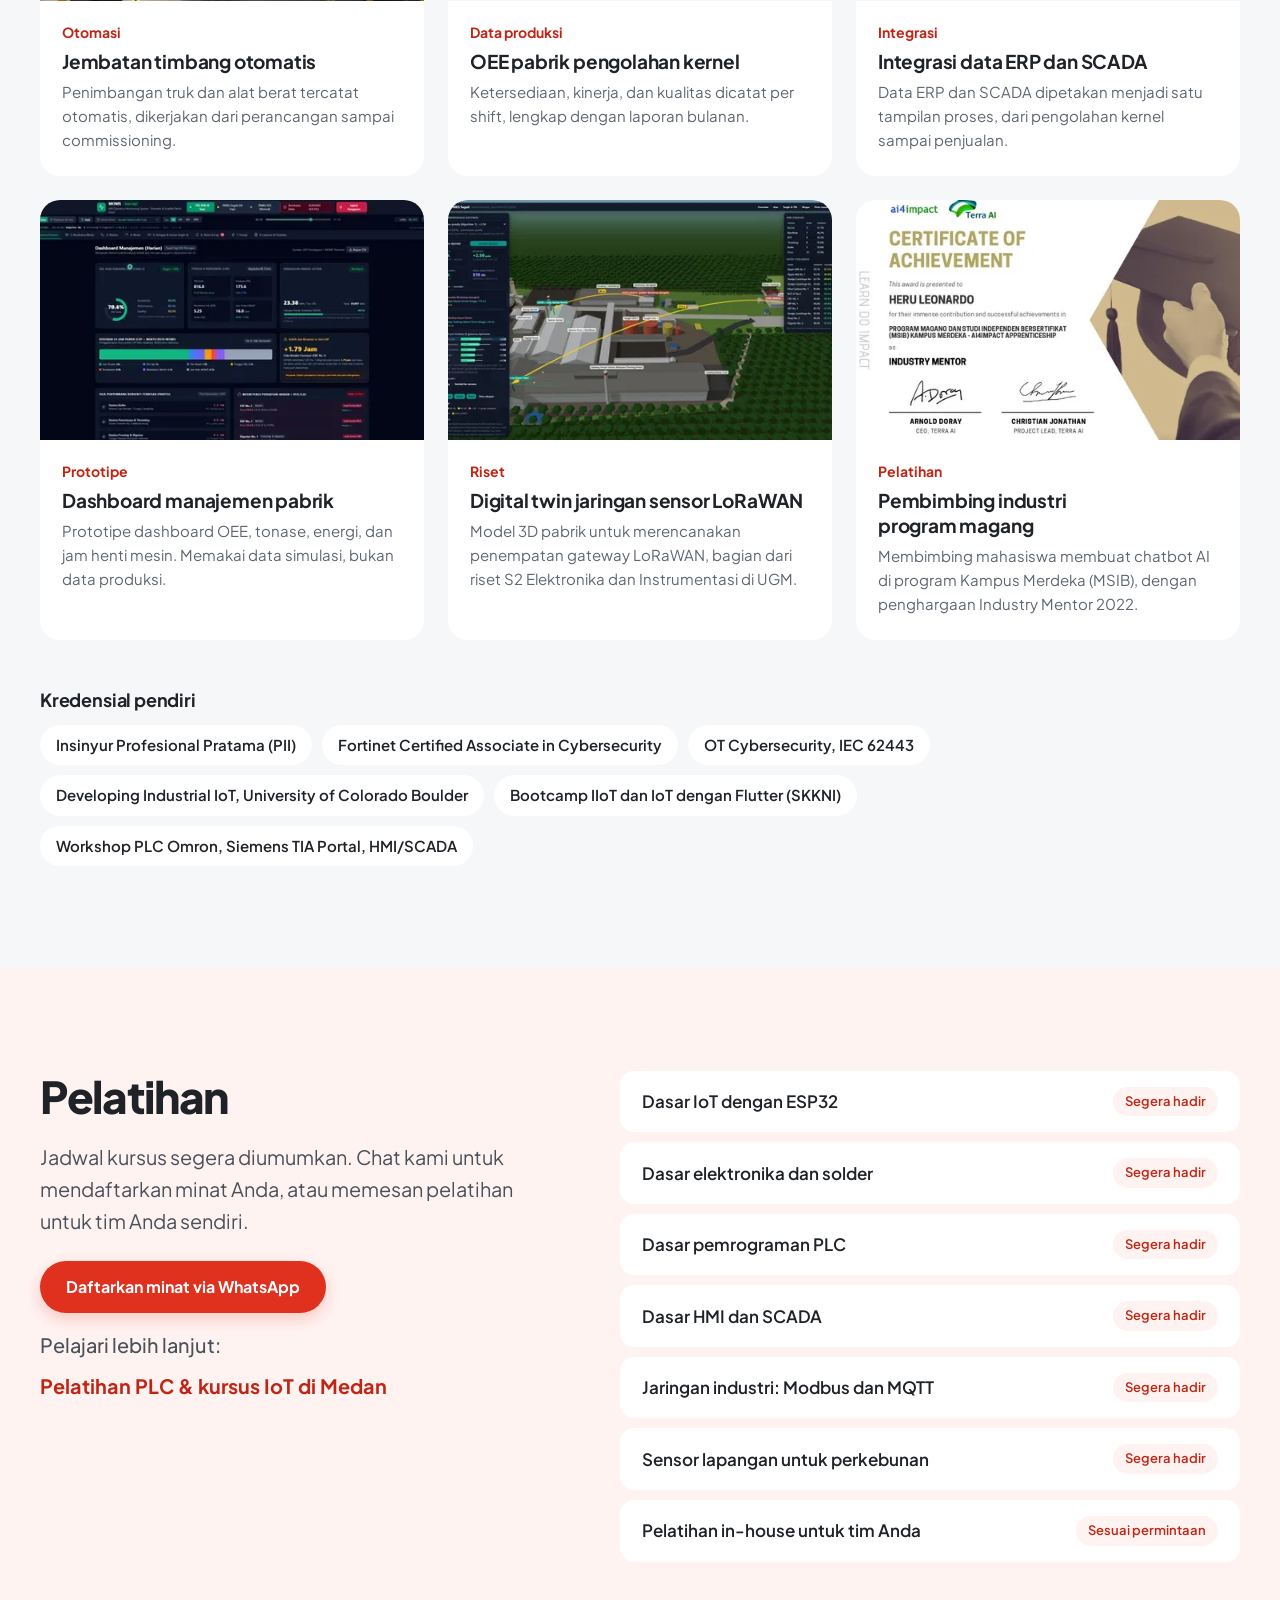
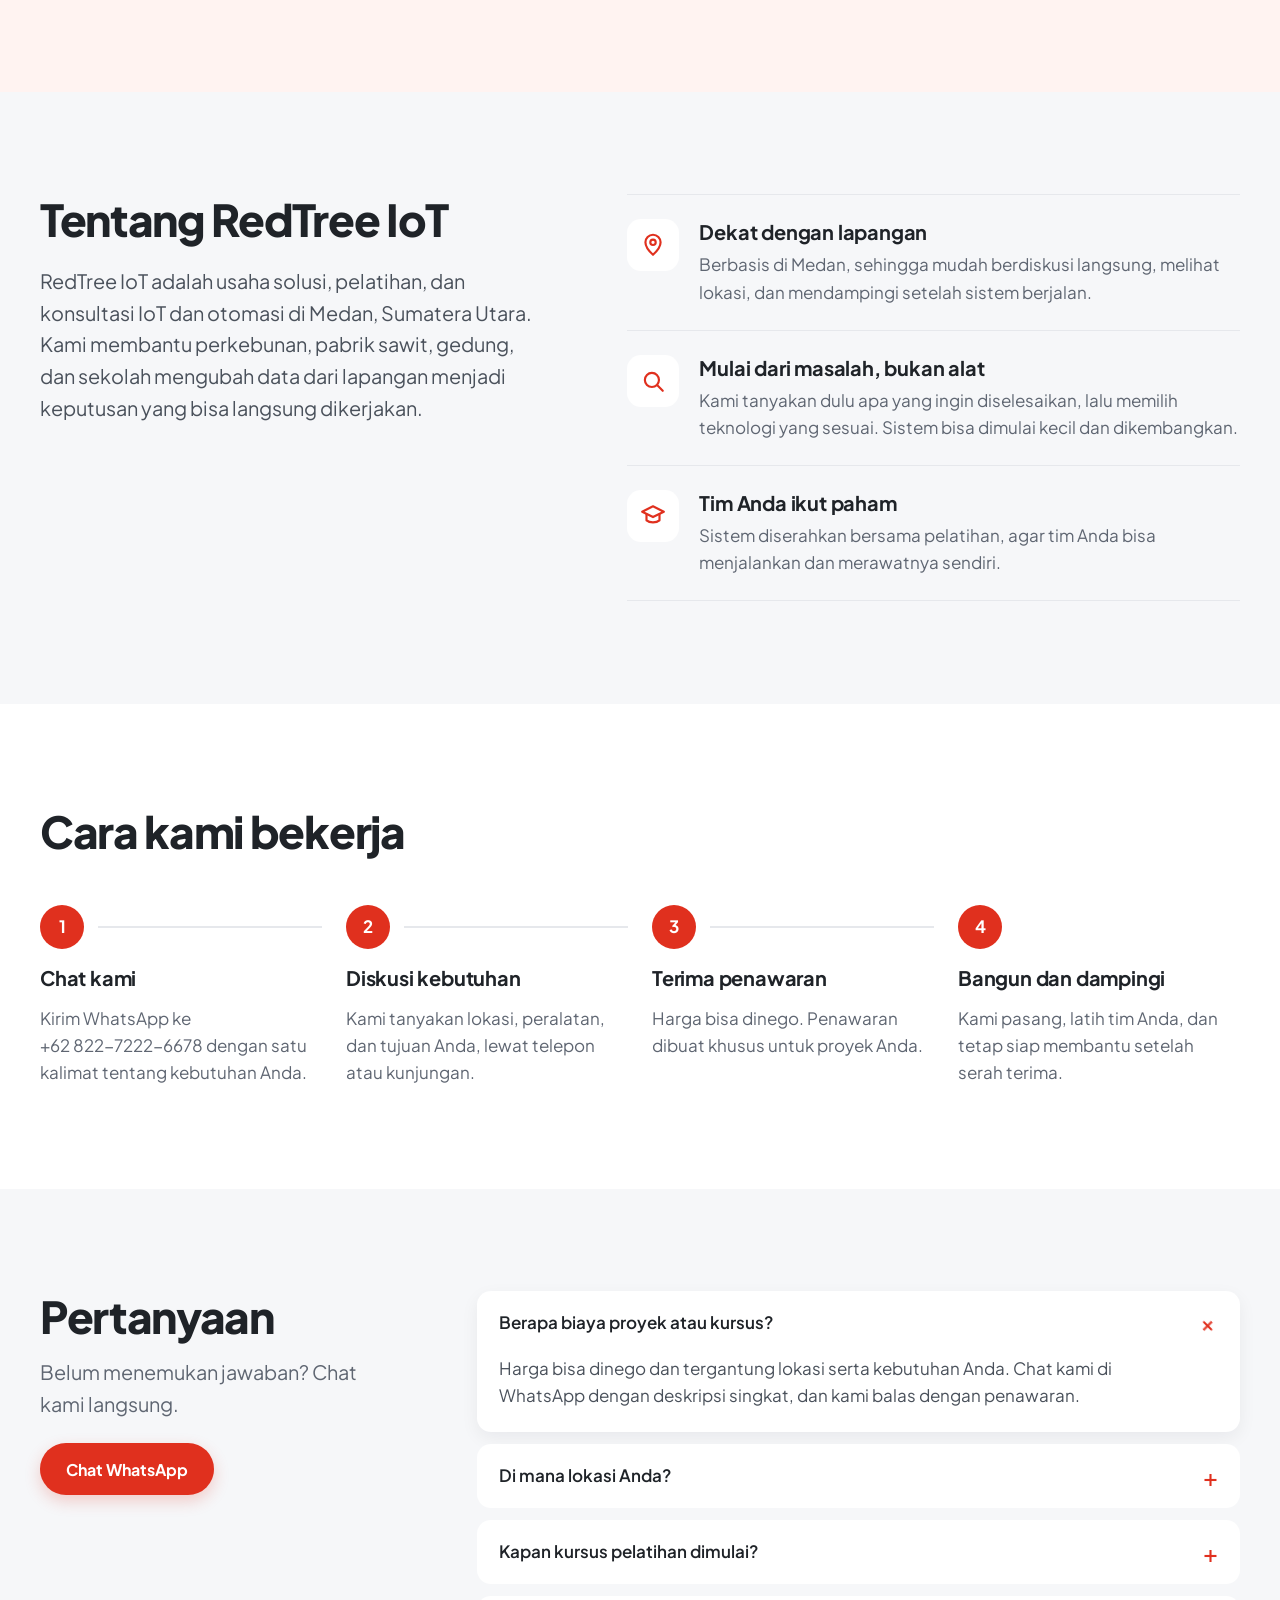
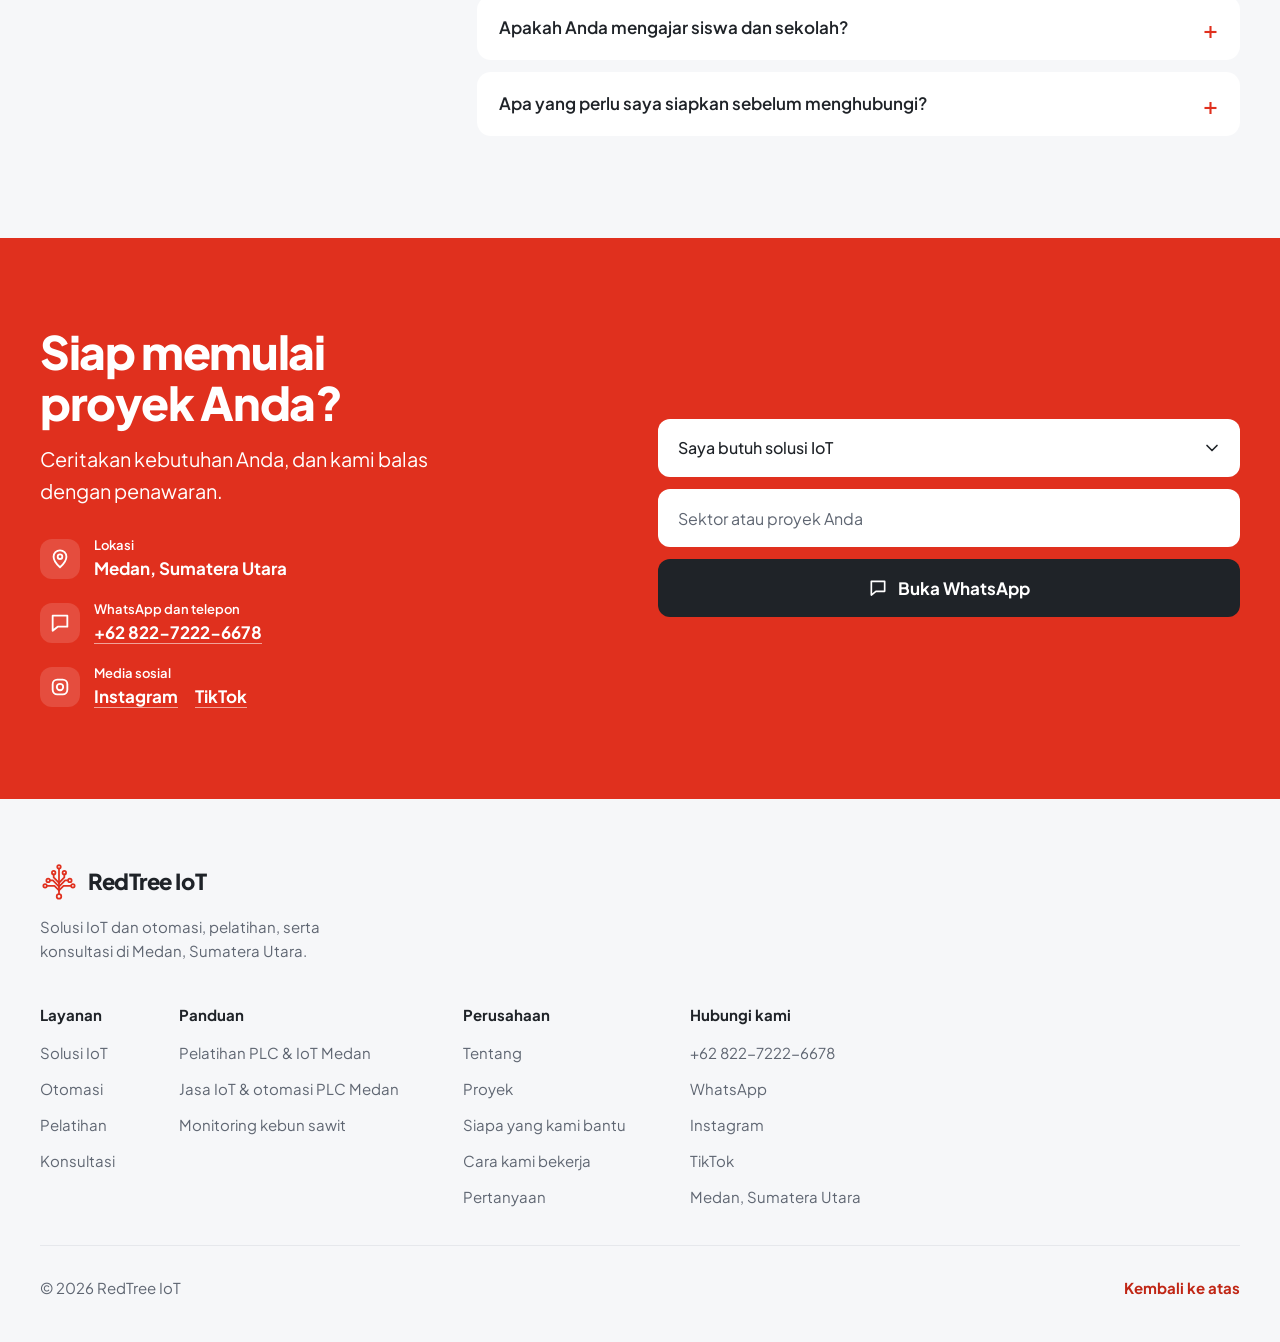
==== commit 0a1c7771: "Break the identical-cards pattern and add DESIGN.md DESIGN.md locks the site's style (colour roles, " ====
--- a/site/index.html
+++ b/site/index.html
@@ -293,12 +293,12 @@
           <h2 id="sektor-h" data-i18n="sec.h">Siapa yang kami bantu</h2>
           <p data-i18n="sec.p">Setiap lokasi punya pertanyaan yang sama: apa yang sedang terjadi, apa yang akan rusak, dan siapa yang bisa memperbaikinya.</p>
         </div>
-        <ul class="sectors">
-          <li><img src="assets/oil-palm-plantation-in-rupit-north-musi.jpg" wid srcset="assets/oil-palm-plantation-in-rupit-north-musi-480.webp 480w, assets/oil-palm-plantation-in-rupit-north-musi-960.webp 960w, assets/oil-palm-plantation-in-rupit-north-musi.jpg 1600w" sizes="(max-width: 699px) 96px, (max-width: 1199px) 33vw, 20vw"th="1600" height="900" alt="Barisan pohon sawit di tepi jalan di Sumatra" data-i18n-alt="img.s1" loading="lazy"><div><h3 data-i18n="sec.1">Perkebunan</h3><p data-i18n="sec.1p">Data cuaca, tanah, dan air dari blok-blok yang berjauhan.</p></div></li>
-          <li><img src="assets/district-kunak-sabah-ioi-baturong-palm-oil.jpg" wid srcset="assets/district-kunak-sabah-ioi-baturong-palm-oil-480.webp 480w, assets/district-kunak-sabah-ioi-baturong-palm-oil-960.webp 960w, assets/district-kunak-sabah-ioi-baturong-palm-oil.jpg 1600w" sizes="(max-width: 699px) 96px, (max-width: 1199px) 33vw, 20vw"th="1600" height="1067" alt="Pabrik kelapa sawit di tengah kebun" data-i18n-alt="img.s2" loading="lazy" style="object-position:70% 60%"><div><h3 data-i18n="sec.2">Pabrik sawit</h3><p data-i18n="sec.2p">Mesin dan tangki dipantau 24 jam, dengan alarm dini.</p></div></li>
-          <li><img src="assets/bma-automation-allen-bradley-plc-3.jpg" wid srcset="assets/bma-automation-allen-bradley-plc-3-480.webp 480w, assets/bma-automation-allen-bradley-plc-3-960.webp 960w, assets/bma-automation-allen-bradley-plc-3.jpg 1600w" sizes="(max-width: 699px) 96px, (max-width: 1199px) 33vw, 20vw"th="1600" height="1067" alt="Modul PLC di dalam panel kontrol" data-i18n-alt="img.s3" loading="lazy"><div><h3 data-i18n="sec.3">Pabrik</h3><p data-i18n="sec.3p">Panel kontrol andal dan data produksi digital.</p></div></li>
-          <li><img src="assets/newater-s-c-a-d-a-room.jpg" wid srcset="assets/newater-s-c-a-d-a-room-480.webp 480w, assets/newater-s-c-a-d-a-room-960.webp 960w, assets/newater-s-c-a-d-a-room.jpg 1600w" sizes="(max-width: 699px) 96px, (max-width: 1199px) 33vw, 20vw"th="1600" height="1200" alt="Ruang kontrol dengan meja operator dan monitor" data-i18n-alt="img.s4" loading="lazy"><div><h3 data-i18n="sec.4">Gedung</h3><p data-i18n="sec.4p">Pompa, listrik, dan lampu dari satu layar.</p></div></li>
-          <li><img src="assets/automatic-weather-station-learning.jpg" wid srcset="assets/automatic-weather-station-learning-480.webp 480w, assets/automatic-weather-station-learning-960.webp 960w, assets/automatic-weather-station-learning.jpg 1600w" sizes="(max-width: 699px) 96px, (max-width: 1199px) 33vw, 20vw"th="1200" height="1600" alt="Guru menunjukkan cara kerja sensor stasiun cuaca kepada siswa" data-i18n-alt="img.s5" loading="lazy" style="object-position:50% 30%"><div><h3 data-i18n="sec.5">Sekolah</h3><p data-i18n="sec.5p">Pelajaran IoT dan otomasi yang langsung praktik.</p></div></li>
+        <ul class="sector-lines">
+          <li><h3 data-i18n="sec.1">Perkebunan</h3><p data-i18n="sec.1p">Data cuaca, tanah, dan air dari blok-blok yang berjauhan.</p></li>
+          <li><h3 data-i18n="sec.2">Pabrik sawit</h3><p data-i18n="sec.2p">Mesin dan tangki dipantau 24 jam, dengan alarm dini.</p></li>
+          <li><h3 data-i18n="sec.3">Pabrik</h3><p data-i18n="sec.3p">Panel kontrol andal dan data produksi digital.</p></li>
+          <li><h3 data-i18n="sec.4">Gedung</h3><p data-i18n="sec.4p">Pompa, listrik, dan lampu dari satu layar.</p></li>
+          <li><h3 data-i18n="sec.5">Sekolah</h3><p data-i18n="sec.5p">Pelajaran IoT dan otomasi yang langsung praktik.</p></li>
         </ul>
       </div>
     </section>
@@ -365,13 +365,13 @@
           <p data-i18n="pj.lead">Pengalaman pendiri RedTree IoT di industri kelapa sawit sejak 2021. Proyek-proyek ini dikerjakan saat bekerja di perusahaan lain, bukan proyek klien RedTree IoT, dan ditampilkan dengan izin.</p>
         </div>
         <ul class="projects">
+          <li class="proj proj-feature">
+            <img src="assets/proyek-scada-sld.jpg" srcset="assets/proyek-scada-sld-480.webp 480w, assets/proyek-scada-sld-960.webp 960w, assets/proyek-scada-sld.jpg 1280w" sizes="(max-width: 699px) 100vw, (max-width: 1023px) 50vw, 33vw" width="1280" height="720" alt="Layar SCADA berisi diagram garis tunggal pembangkit listrik pabrik" data-i18n-alt="pj.i2" loading="lazy">
+            <div class="proj-body"><span class="proj-cat" data-i18n="pj.c2">SCADA</span><h3 data-i18n="pj.t2">Panel kontrol pembangkit listrik</h3><p data-i18n="pj.p2">Satu layar menampilkan status breaker, daya tiap pembangkit, tegangan, frekuensi, dan total beban pabrik.</p></div>
+          </li>
           <li class="proj">
             <img src="assets/proyek-arus-motor.jpg" srcset="assets/proyek-arus-motor-480.webp 480w, assets/proyek-arus-motor.jpg 540w" sizes="(max-width: 699px) 100vw, (max-width: 1023px) 50vw, 33vw" width="540" height="405" alt="Tampilan HP berisi arus listrik tiap motor di lini press pabrik" data-i18n-alt="pj.i1" loading="lazy">
             <div class="proj-body"><span class="proj-cat" data-i18n="pj.c1">IoT</span><h3 data-i18n="pj.t1">Pemantauan arus motor</h3><p data-i18n="pj.p1">Arus tiap motor di lini press tampil langsung di HP, sehingga beban berlebih terlihat sebelum mesin berhenti.</p></div>
-          </li>
-          <li class="proj">
-            <img src="assets/proyek-scada-sld.jpg" srcset="assets/proyek-scada-sld-480.webp 480w, assets/proyek-scada-sld-960.webp 960w, assets/proyek-scada-sld.jpg 1280w" sizes="(max-width: 699px) 100vw, (max-width: 1023px) 50vw, 33vw" width="1280" height="720" alt="Layar SCADA berisi diagram garis tunggal pembangkit listrik pabrik" data-i18n-alt="pj.i2" loading="lazy">
-            <div class="proj-body"><span class="proj-cat" data-i18n="pj.c2">SCADA</span><h3 data-i18n="pj.t2">Panel kontrol pembangkit listrik</h3><p data-i18n="pj.p2">Satu layar menampilkan status breaker, daya tiap pembangkit, tegangan, frekuensi, dan total beban pabrik.</p></div>
           </li>
           <li class="proj">
             <img src="assets/proyek-ruang-kontrol.jpg" srcset="assets/proyek-ruang-kontrol-480.webp 480w, assets/proyek-ruang-kontrol.jpg 800w" sizes="(max-width: 699px) 100vw, (max-width: 1023px) 50vw, 33vw" width="800" height="533" alt="Dua monitor SCADA menampilkan diagram proses di ruang kontrol" data-i18n-alt="pj.i3" loading="lazy">
@@ -540,26 +540,6 @@
       </div>
       <div class="footer-bottom">
         <p>© 2026 RedTree IoT</p>
-        <details class="credits">
-          <summary data-i18n="ft.credits">Kredit foto</summary>
-          <ul>
-        <li>&ldquo;<a href="https://commons.wikimedia.org/wiki/File:Oil_Palm_plantation_in_Rupit,_North_Musi_Rawas,_South_Sumatra.jpg" target="_blank" rel="noopener">Oil Palm plantation in Rupit, North Musi Rawas, South Sumatra</a>&rdquo; by Firzafp, <a href="https://creativecommons.org/licenses/by-sa/4.0" target="_blank" rel="noopener">CC BY-SA 4.0</a>, via Wikimedia Commons</li>
-        <li>&ldquo;<a href="https://commons.wikimedia.org/wiki/File:Medan_skyline_(2022).jpg" target="_blank" rel="noopener">Medan skyline (2022)</a>&rdquo; by Brm12, <a href="https://creativecommons.org/licenses/by-sa/4.0" target="_blank" rel="noopener">CC BY-SA 4.0</a>, via Wikimedia Commons</li>
-        <li>&ldquo;<a href="https://commons.wikimedia.org/wiki/File:KITLV_-_5949_-_Stafhell_%26_Kleingrothe_-_Medan_-_Ferry_across_the_Wampu_River_near_the_oil_palm_and_rubber_plantation_Stabat,_part_of_Gohor_Lama_in_Langkat_in_the_east_coast_of_Sumatra_-_circa_1900.tif" target="_blank" rel="noopener">KITLV - 5949 - Stafhell &amp; Kleingrothe - Medan - Ferry across the Wampu River nea</a>&rdquo; by Stafhell &amp; Kleingrothe / Medan, <a href="https://creativecommons.org/publicdomain/mark/1.0/" target="_blank" rel="noopener">public domain</a>, via Wikimedia Commons</li>
-        <li>&ldquo;<a href="https://commons.wikimedia.org/wiki/File:PLC_displej.jpg" target="_blank" rel="noopener">PLC displej</a>&rdquo; by Quist161, <a href="https://creativecommons.org/licenses/by-sa/4.0" target="_blank" rel="noopener">CC BY-SA 4.0</a>, via Wikimedia Commons</li>
-        <li>&ldquo;<a href="https://commons.wikimedia.org/wiki/File:BMA_Automation_Allen_Bradley_PLC_3.JPG" target="_blank" rel="noopener">BMA Automation Allen Bradley PLC 3</a>&rdquo; by Elmschrat Coaching-Blog, <a href="https://creativecommons.org/licenses/by-sa/3.0" target="_blank" rel="noopener">CC BY-SA 3.0</a>, via Wikimedia Commons</li>
-        <li>&ldquo;<a href="https://commons.wikimedia.org/wiki/File:SIMPLE_CONTROL_WITH_INDICATOR_LIGHTS.jpg" target="_blank" rel="noopener">SIMPLE CONTROL WITH INDICATOR LIGHTS</a>&rdquo; by Sam D. Wilbur, <a href="https://creativecommons.org/licenses/by-sa/4.0" target="_blank" rel="noopener">CC BY-SA 4.0</a>, via Wikimedia Commons</li>
-        <li>&ldquo;<a href="https://commons.wikimedia.org/wiki/File:Arduino_%26_breadboard,_mounted.jpg" target="_blank" rel="noopener">Arduino &amp; breadboard, mounted</a>&rdquo; by TreyDanger, <a href="https://creativecommons.org/licenses/by/2.0" target="_blank" rel="noopener">CC BY 2.0</a>, via Wikimedia Commons</li>
-        <li>&ldquo;<a href="https://commons.wikimedia.org/wiki/File:Automatic_weather_station_learning.jpg" target="_blank" rel="noopener">Automatic weather station learning</a>&rdquo; by Mogi19, <a href="https://creativecommons.org/licenses/by-sa/4.0" target="_blank" rel="noopener">CC BY-SA 4.0</a>, via Wikimedia Commons</li>
-        <li>&ldquo;<a href="https://commons.wikimedia.org/wiki/File:AWS(Automatic_Weather_station).JPG" target="_blank" rel="noopener">AWS(Automatic Weather station)</a>&rdquo; by Delince, <a href="https://creativecommons.org/licenses/by-sa/3.0" target="_blank" rel="noopener">CC BY-SA 3.0</a>, via Wikimedia Commons</li>
-        <li>&ldquo;<a href="https://commons.wikimedia.org/wiki/File:District-Kunak_Sabah_IOI-Baturong-Palm-Oil-Mill-02.jpg" target="_blank" rel="noopener">District-Kunak Sabah IOI-Baturong-Palm-Oil-Mill-02</a>&rdquo; by CEphoto, Uwe Aranas, <a href="https://creativecommons.org/licenses/by-sa/3.0" target="_blank" rel="noopener">CC BY-SA 3.0</a>, via Wikimedia Commons</li>
-        <li>&ldquo;<a href="https://commons.wikimedia.org/wiki/File:Raspberry_Pi_4_Model_B_-_Side.jpg" target="_blank" rel="noopener">Raspberry Pi 4 Model B - Side</a>&rdquo; by Laserlicht, <a href="https://creativecommons.org/licenses/by-sa/4.0" target="_blank" rel="noopener">CC BY-SA 4.0</a>, via Wikimedia Commons</li>
-        <li>&ldquo;<a href="https://commons.wikimedia.org/wiki/File:NEWater_S.C.A.D.A._room.jpg" target="_blank" rel="noopener">NEWater S.C.A.D.A. room</a>&rdquo; by Z22, <a href="https://creativecommons.org/licenses/by-sa/4.0" target="_blank" rel="noopener">CC BY-SA 4.0</a>, via Wikimedia Commons</li>
-        <li>&ldquo;<a href="https://commons.wikimedia.org/wiki/File:SMT_soldering_class_at_Knox_Makers.jpg" target="_blank" rel="noopener">SMT soldering class at Knox Makers</a>&rdquo; by DoctorScurvy, <a href="https://creativecommons.org/licenses/by-sa/4.0" target="_blank" rel="noopener">CC BY-SA 4.0</a>, via Wikimedia Commons</li>
-        <li>&ldquo;<a href="https://commons.wikimedia.org/wiki/File:Soldering_stations_at_Coredump_Hackerspace.jpg" target="_blank" rel="noopener">Soldering stations at Coredump Hackerspace</a>&rdquo; by Dbrgn, <a href="https://creativecommons.org/licenses/by-sa/4.0" target="_blank" rel="noopener">CC BY-SA 4.0</a>, via Wikimedia Commons</li>
-        <li>&ldquo;<a href="https://commons.wikimedia.org/wiki/File:Students_Test_their_LEGO_Rover_Prototype_(AFRC2019-0261-094).jpg" target="_blank" rel="noopener">Students Test their LEGO Rover Prototype (AFRC2019-0261-094)</a>&rdquo; by NASA Armstrong Flight Research Center / NASA/Ken Ulbrich, <a href="https://creativecommons.org/publicdomain/mark/1.0/" target="_blank" rel="noopener">public domain</a>, via Wikimedia Commons</li>
-      </ul>
-        </details>
         <a class="text-link" href="#top" data-i18n="ft.top">Kembali ke atas</a>
       </div>
     </div>
--- a/site/styles.css
+++ b/site/styles.css
@@ -531,3 +531,20 @@
   .proj-body { padding: 18px 18px 22px; }
   .creds li { border-radius: 14px; }
 }
+
+/* ---------- sectors as a typographic list (no stock photos) ---------- */
+.sector-lines li { display: grid; grid-template-columns: minmax(0, 6fr) minmax(0, 5fr); gap: 24px; align-items: center; padding: clamp(14px, 2vw, 22px) 0; border-top: 1px solid var(--line); }
+.sector-lines li:last-child { border-bottom: 1px solid var(--line); }
+.sector-lines h3 { font-size: clamp(1.75rem, 1.2rem + 2.6vw, 3.25rem); font-weight: 800; letter-spacing: -0.035em; line-height: 1.05; transition: color .2s, transform .3s var(--ease); }
+.sector-lines p { font-size: 1.0625rem; color: var(--muted); max-width: 36ch; }
+@media (hover: hover) { .sector-lines li:hover h3 { color: var(--red); transform: translateX(6px); } }
+@media (max-width: 699px) { .sector-lines li { grid-template-columns: 1fr; gap: 6px; } }
+
+/* ---------- featured project: one dominant real photo, the rest follow ---------- */
+.proj-feature { grid-column: span 2; grid-row: span 2; }
+.proj-feature img { flex: 1 1 auto; min-height: 280px; height: 100%; aspect-ratio: auto; }
+.proj-feature .proj-body { padding: 24px 28px 28px; gap: 8px; }
+.proj-feature h3 { font-size: clamp(1.375rem, 1.1rem + 1vw, 1.875rem); letter-spacing: -0.02em; }
+.proj-feature p { font-size: 1.0625rem; max-width: 52ch; }
+@media (max-width: 1023px) { .proj-feature { grid-row: auto; } .proj-feature img { flex: none; height: auto; min-height: 0; aspect-ratio: 16 / 9; } }
+@media (max-width: 699px) { .proj-feature { grid-column: auto; } .proj-feature img { aspect-ratio: 16 / 10; } .proj-feature .proj-body { padding: 18px 18px 22px; } }
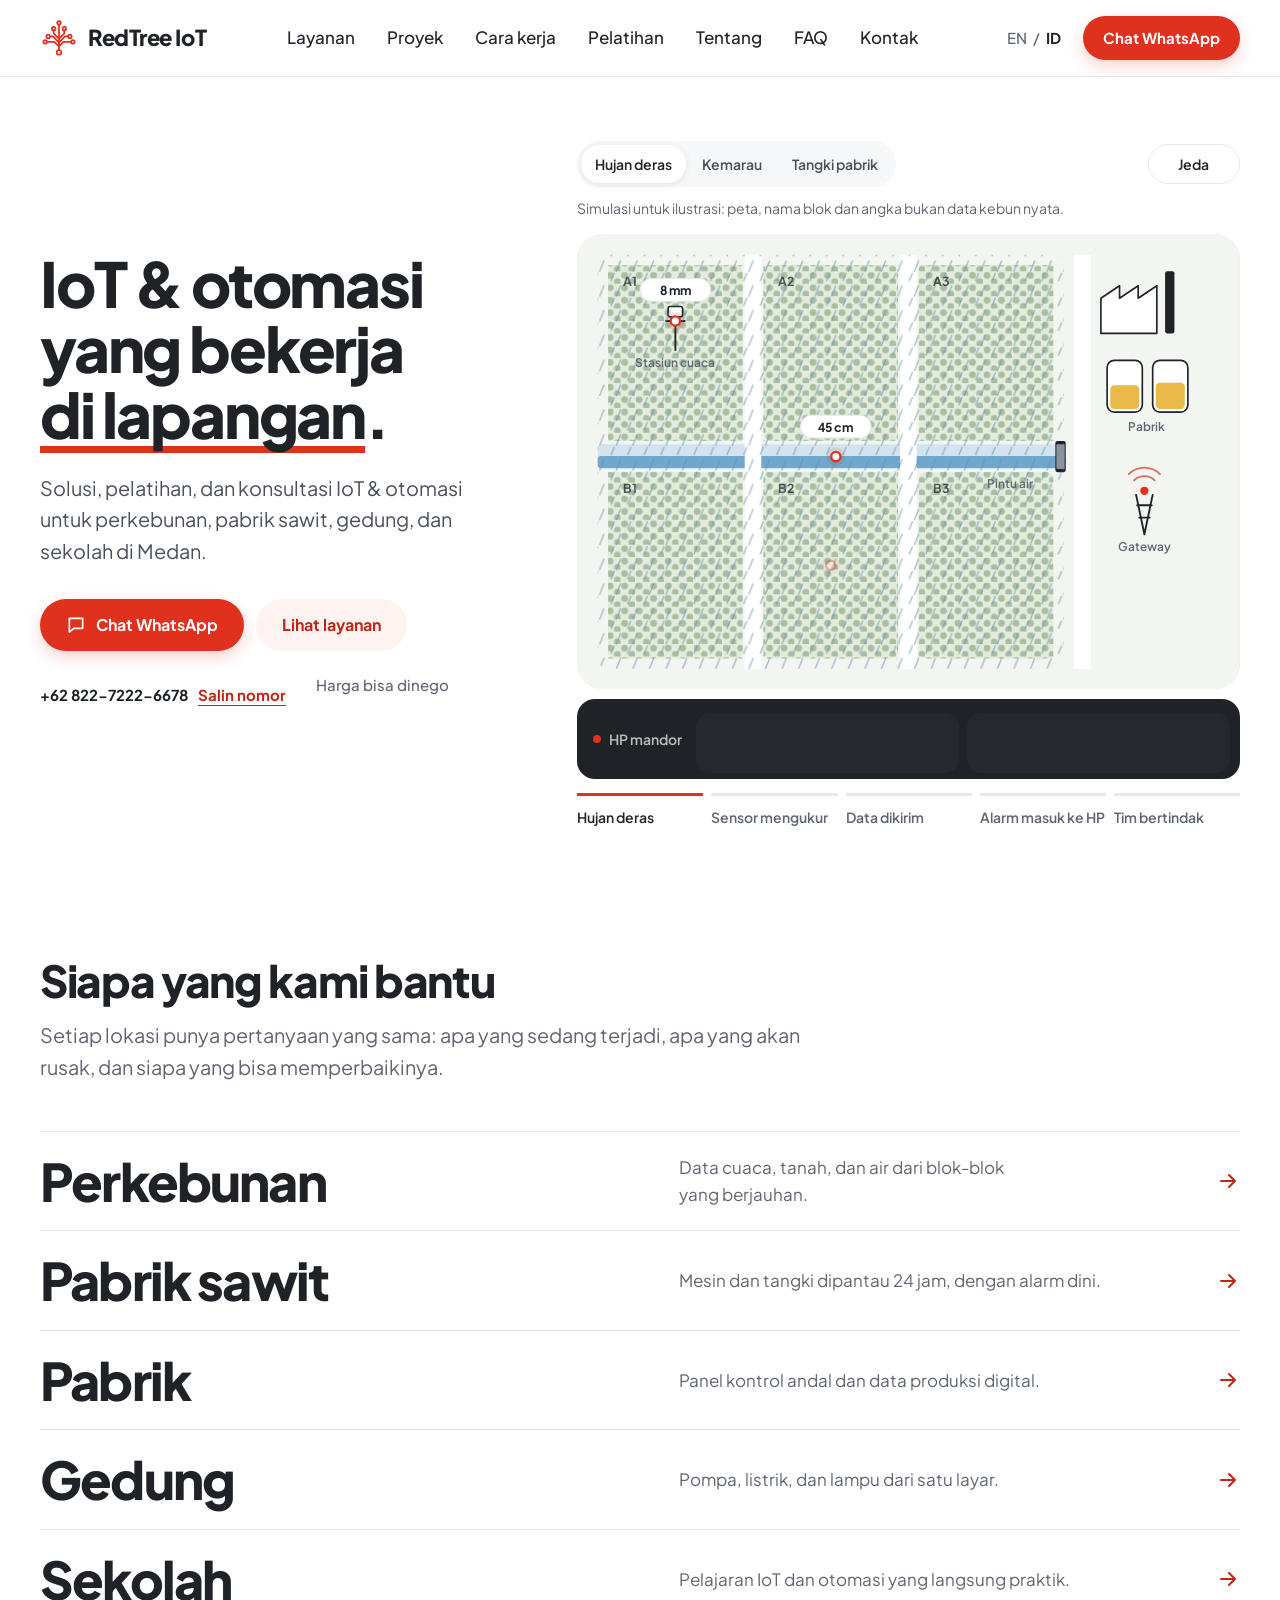
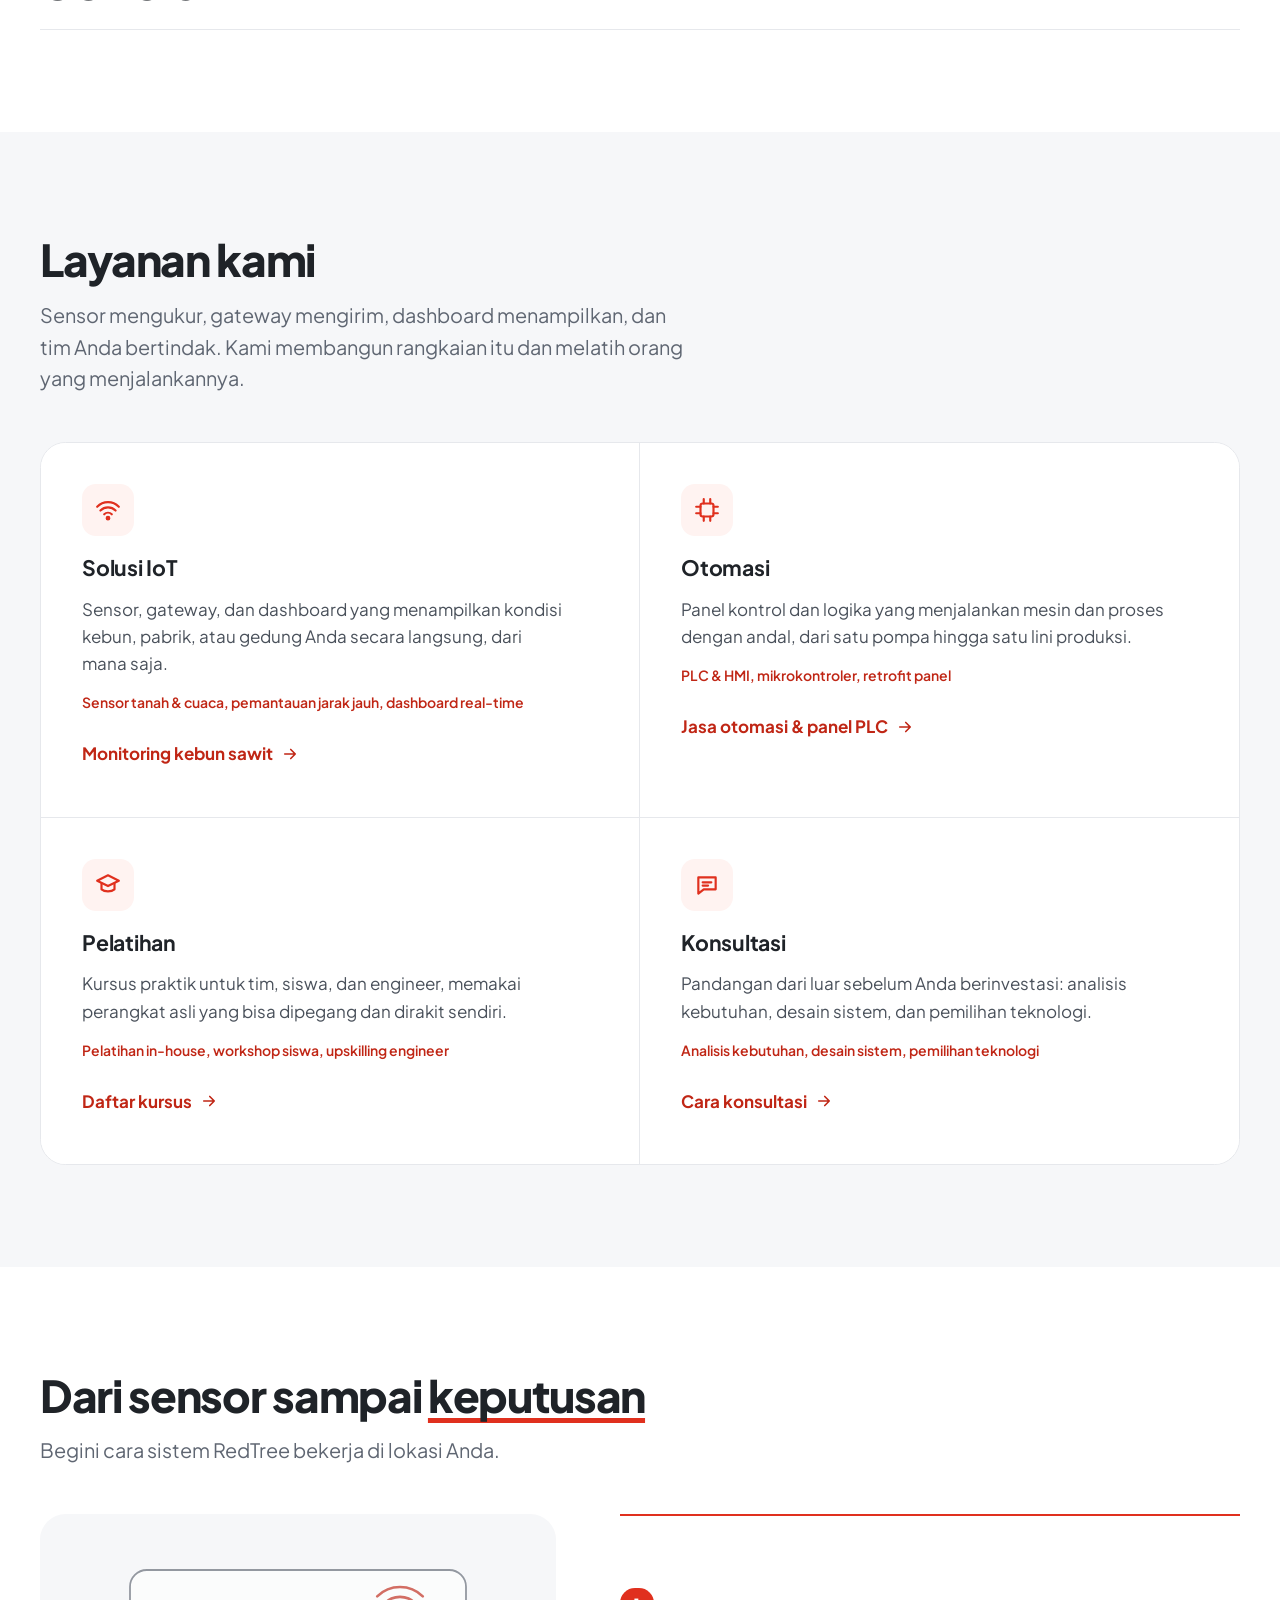
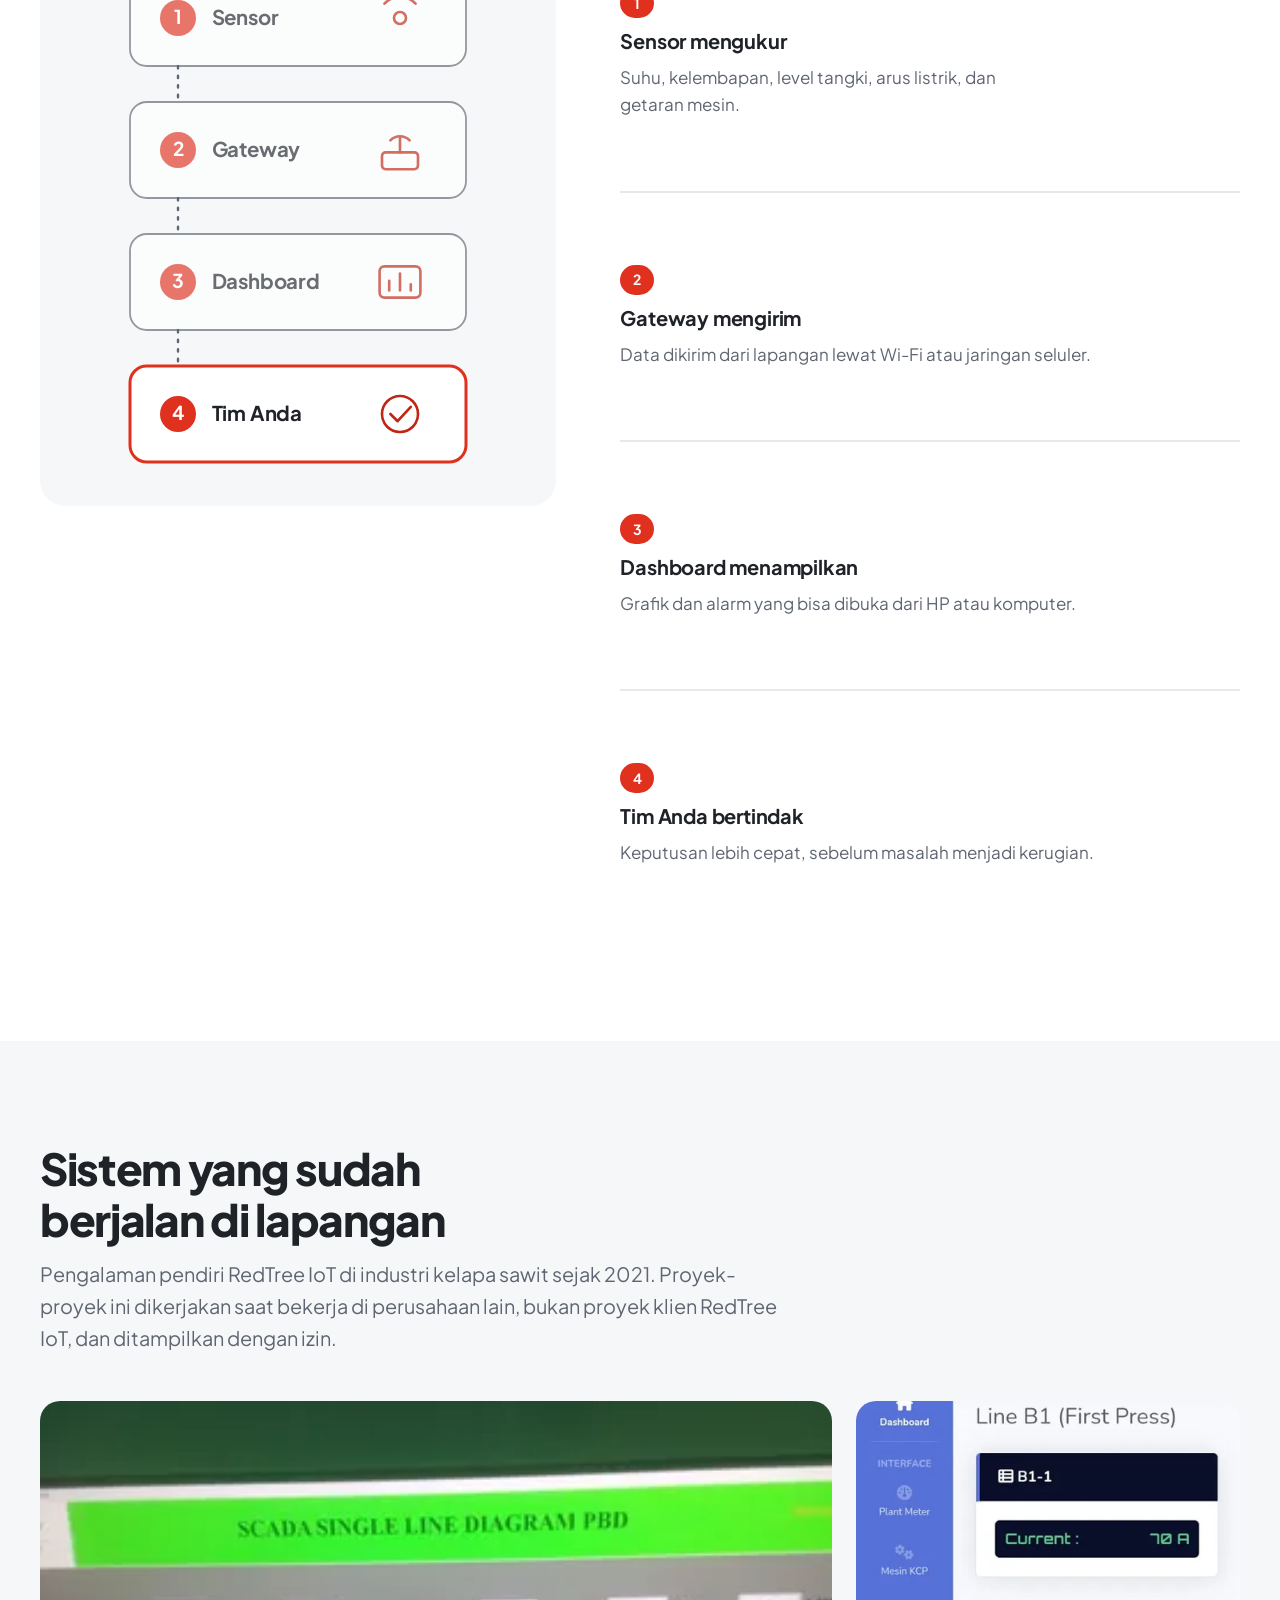
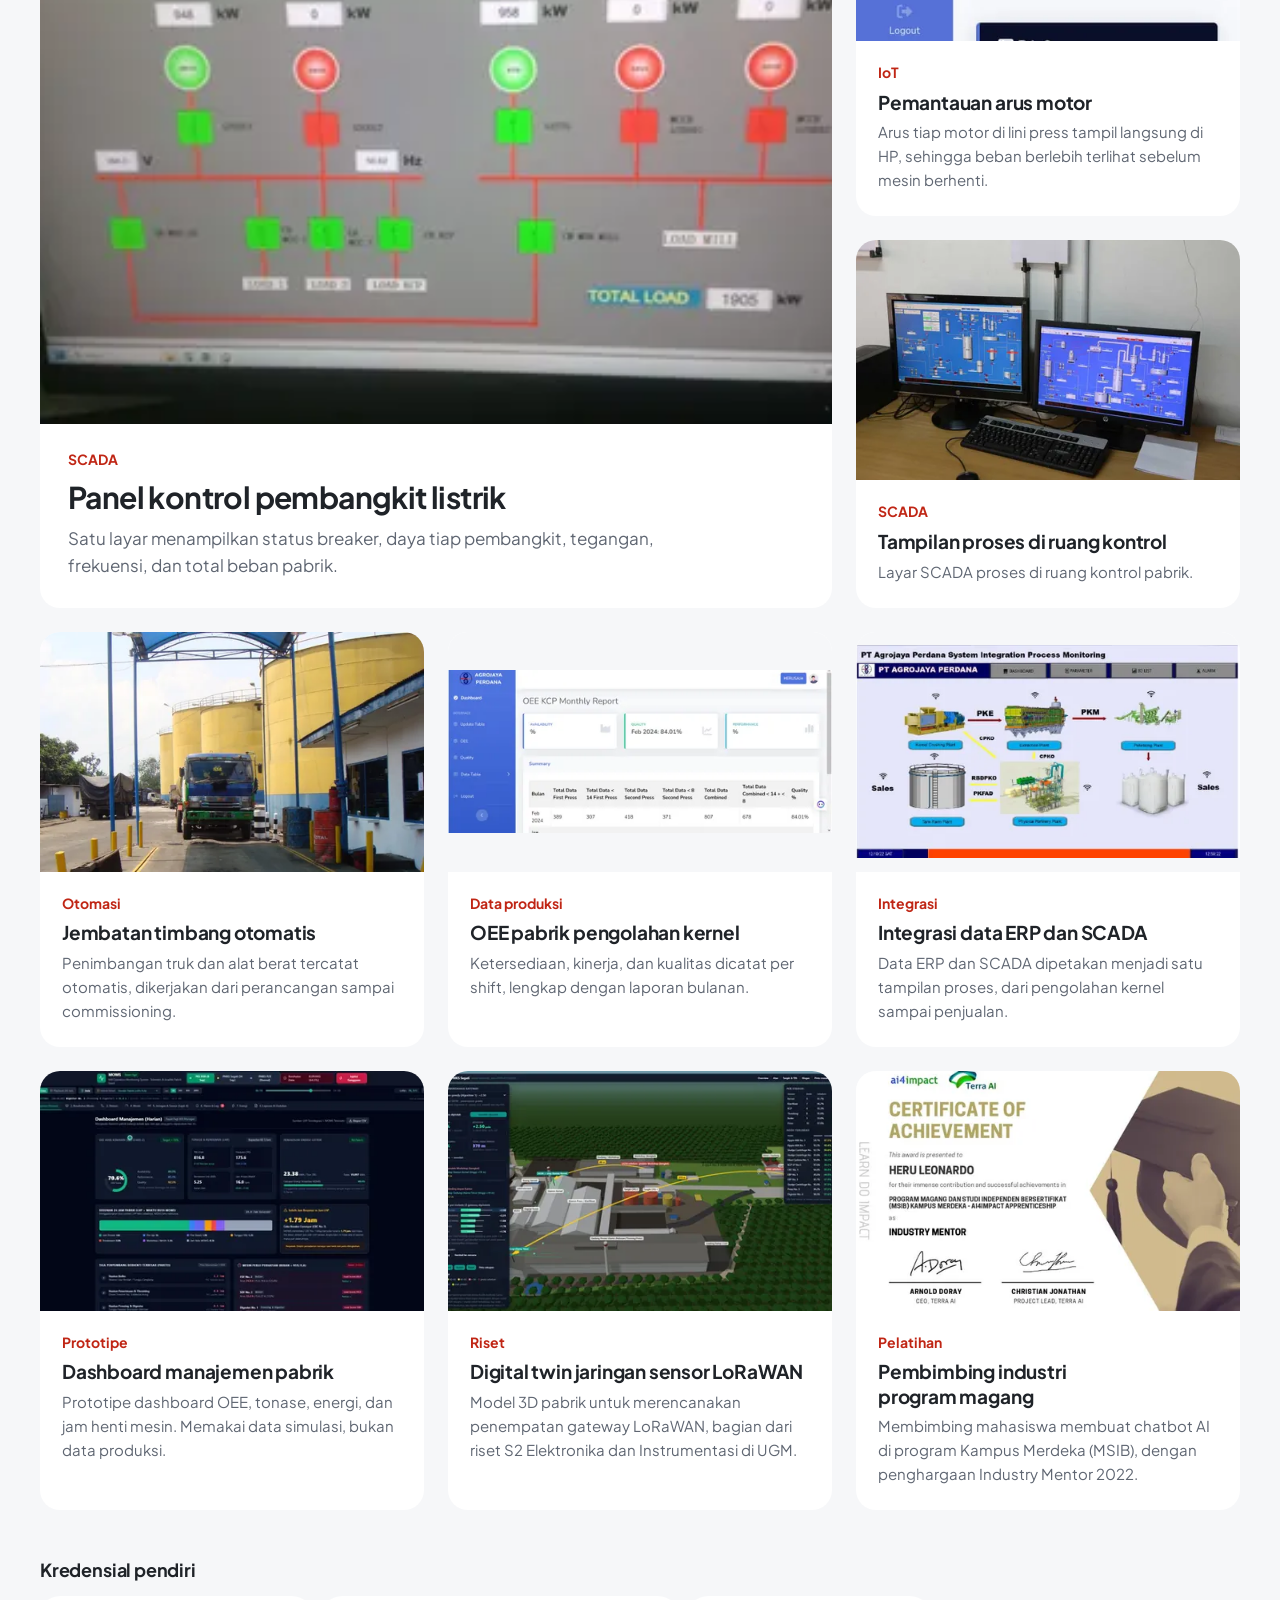
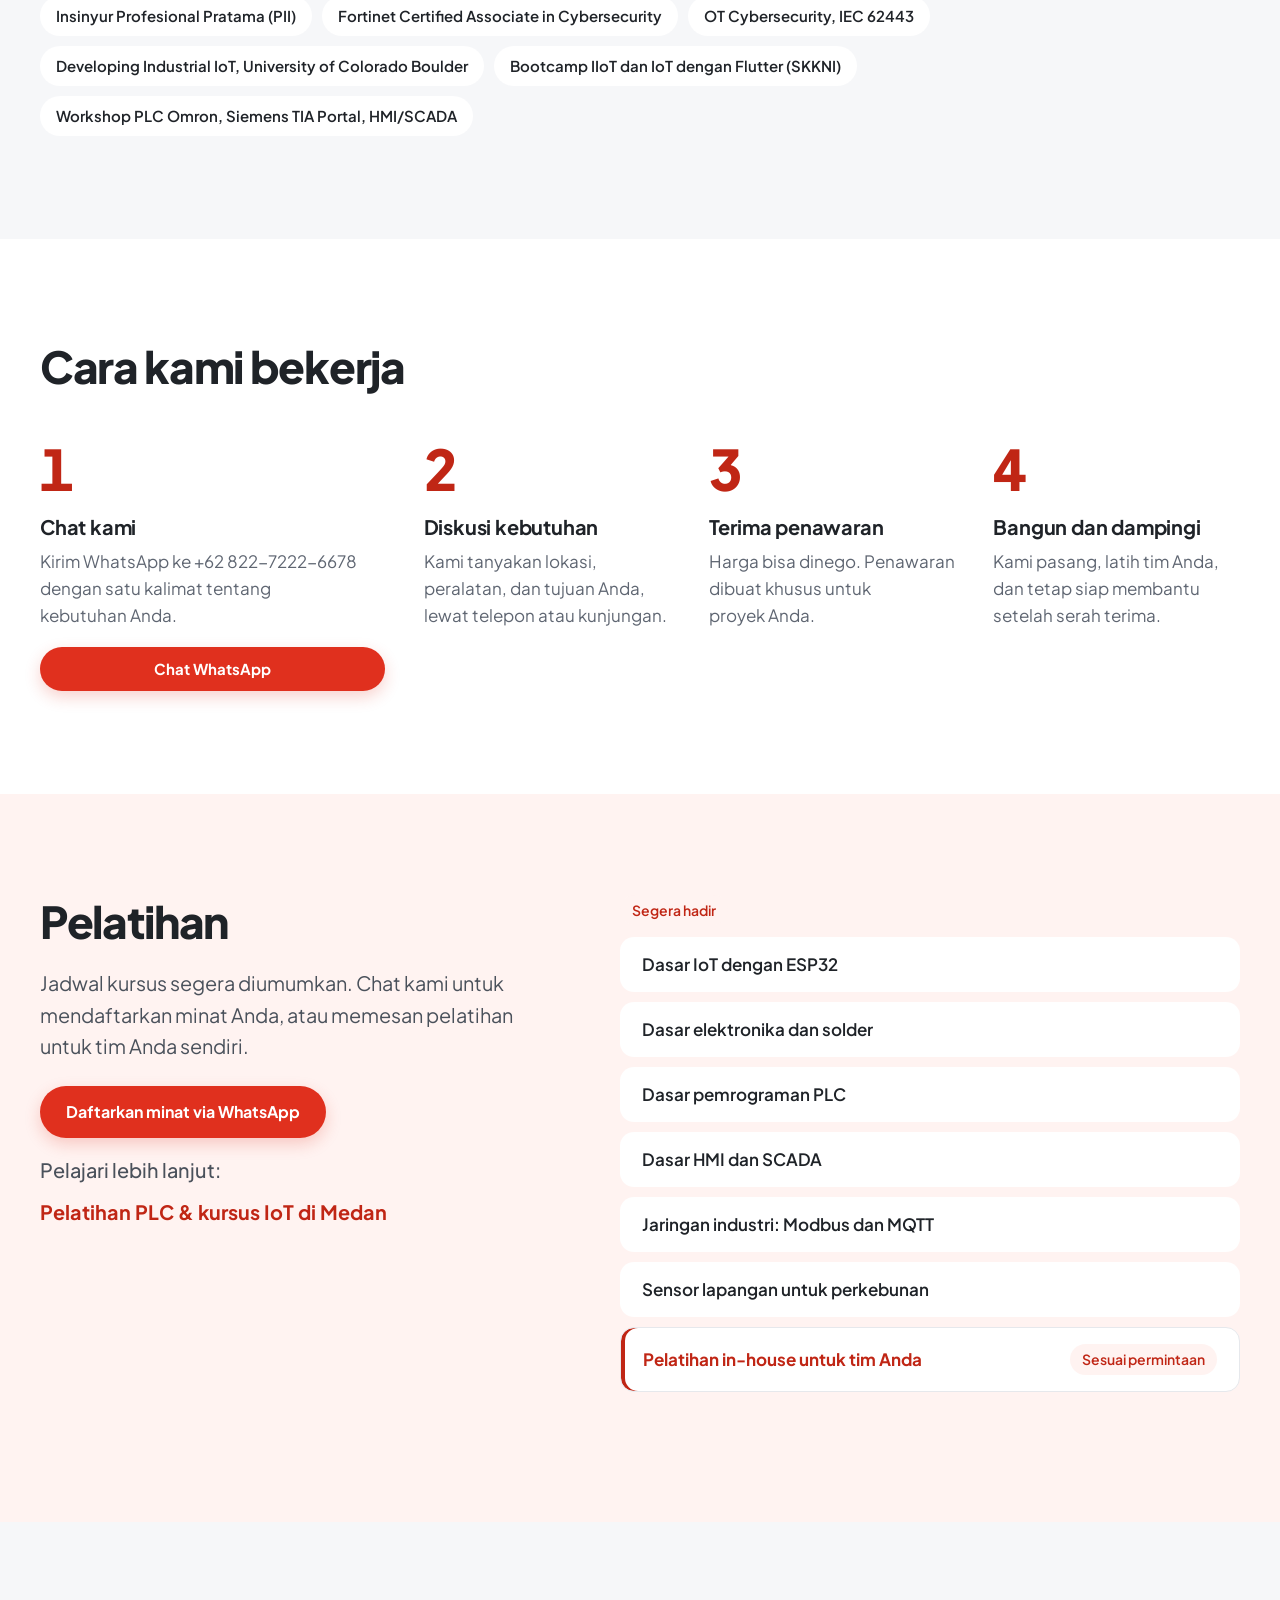
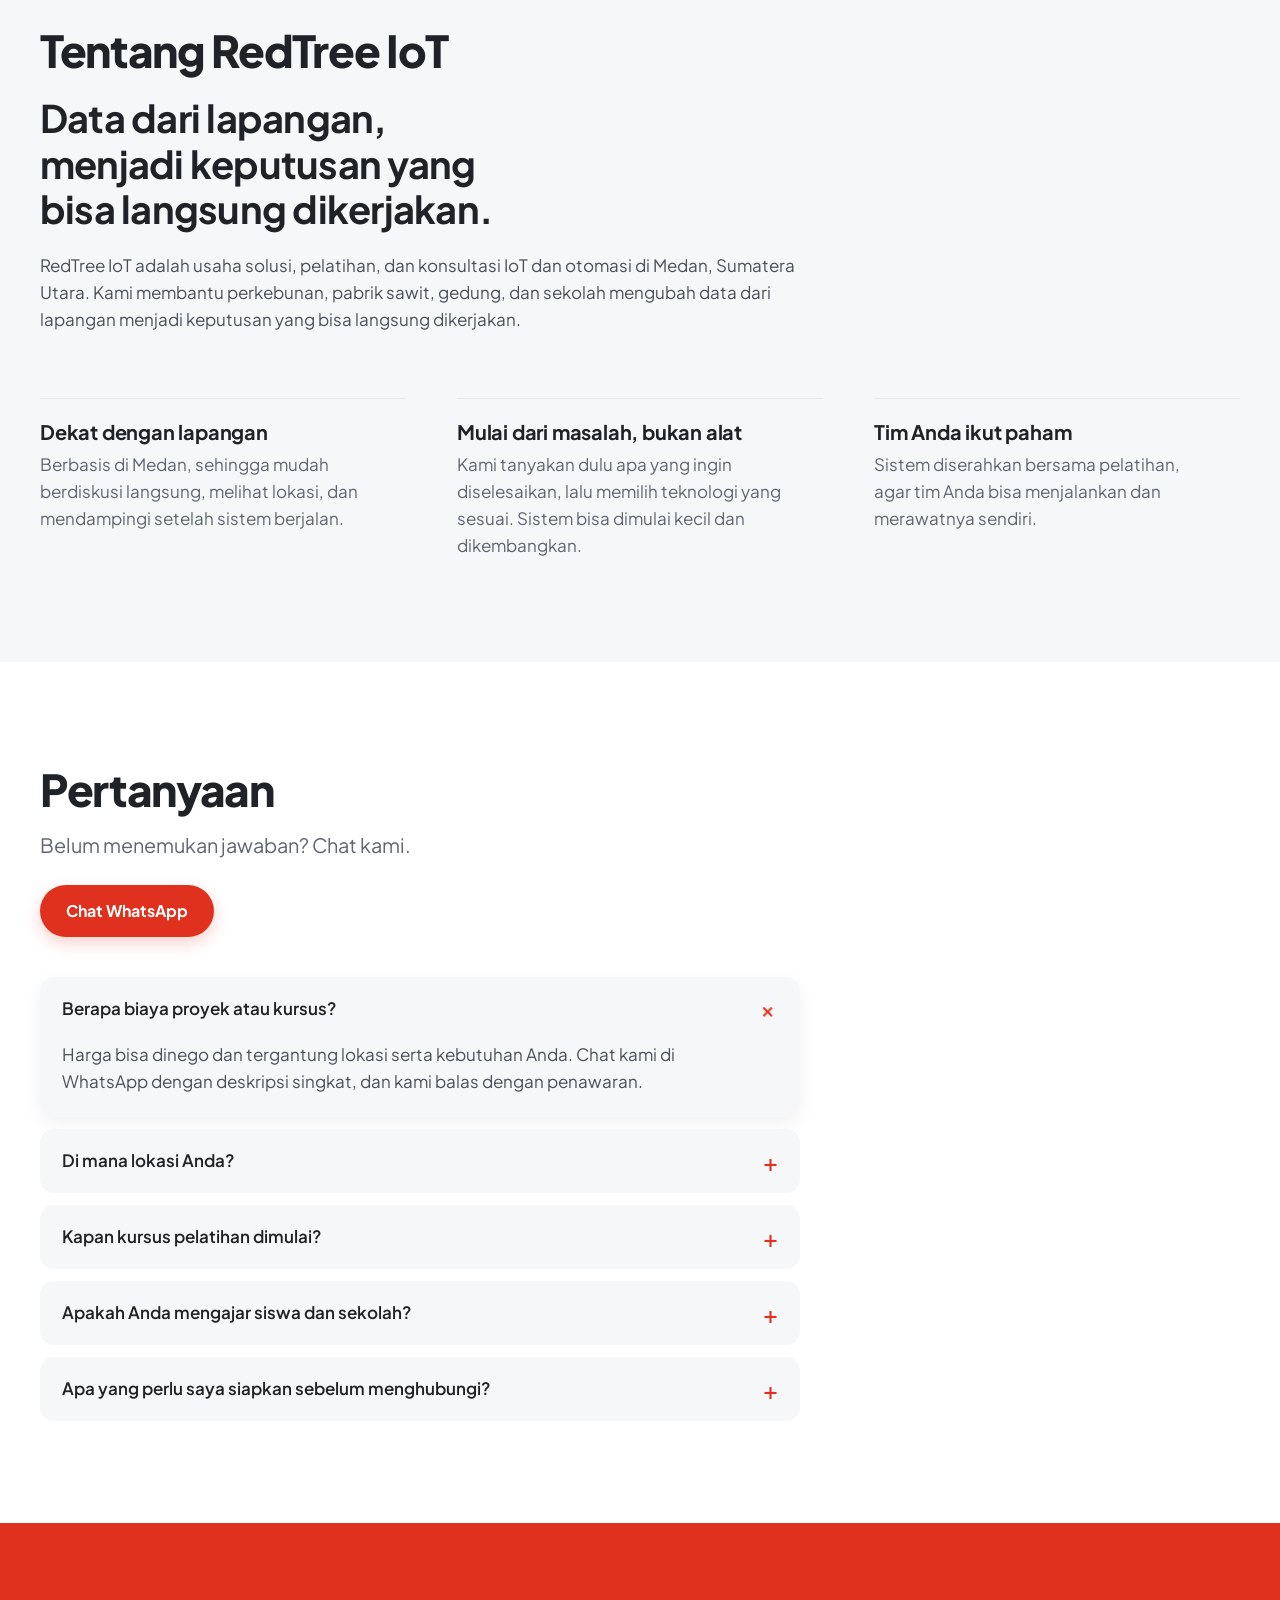
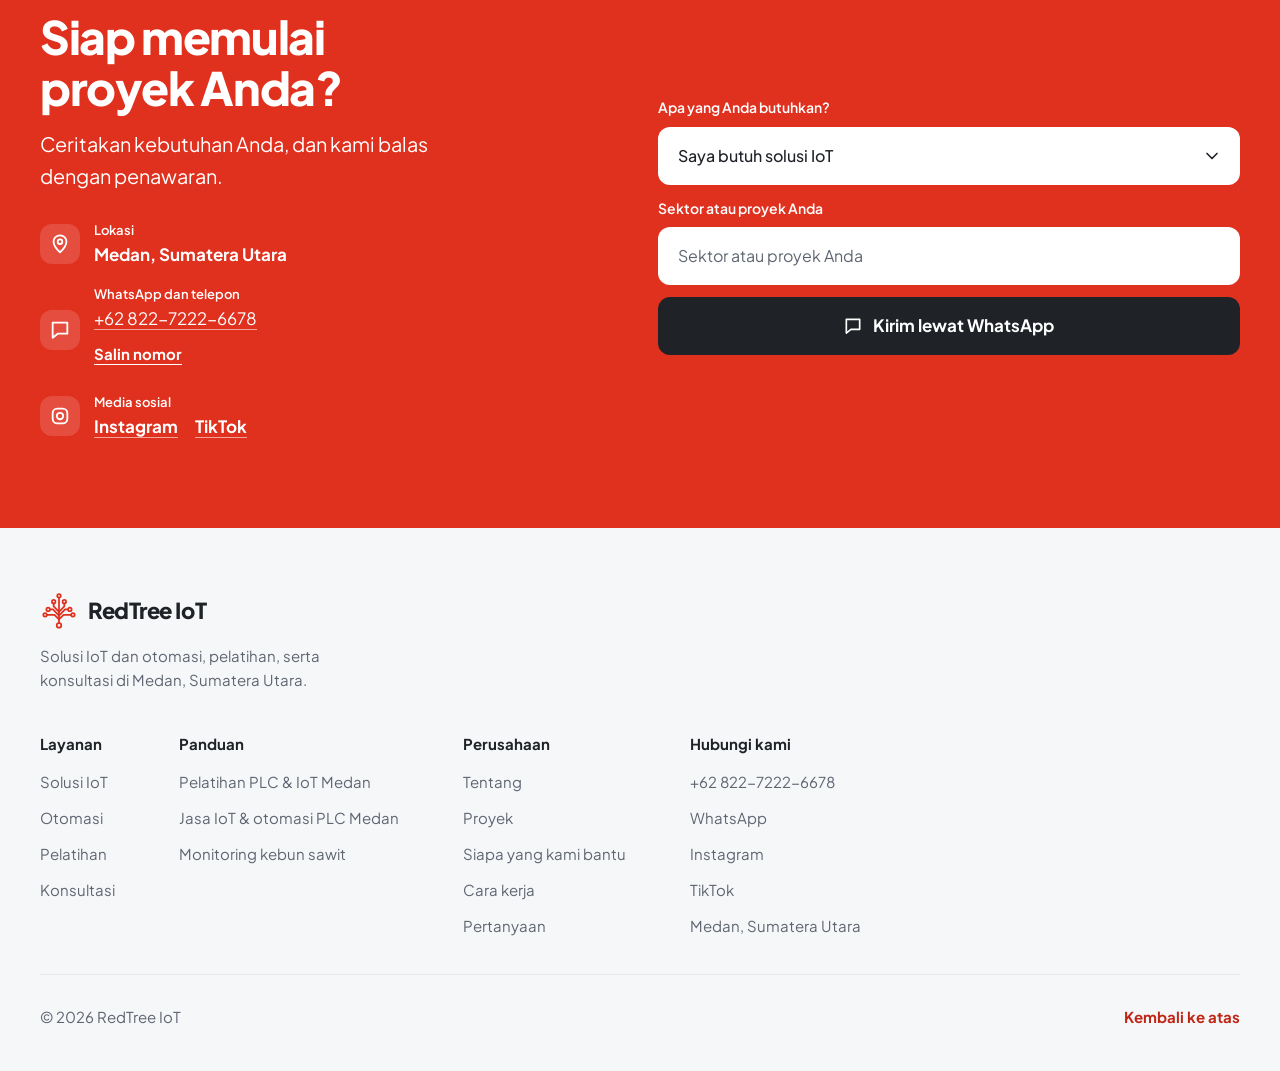
==== commit fdaa9531: "Upgrade visual dan perbaikan UX beranda Dari audit alur dan review tiga putaran: - #alur: diagram st" ====
--- a/site/index.html
+++ b/site/index.html
@@ -16,7 +16,7 @@
   <meta property="og:url" content="https://redtreeiot.netlify.app/">
   <meta property="og:title" content="RedTree IoT · Jasa IoT &amp; otomasi, pelatihan PLC di Medan">
   <meta property="og:description" content="Solusi IoT dan otomasi, pelatihan, serta konsultasi untuk perkebunan, pabrik sawit, gedung dan sekolah di Medan. Harga bisa dinego via WhatsApp.">
-  <meta property="og:image" content="https://redtreeiot.netlify.app/og-image.jpg?v=2">
+  <meta property="og:image" content="https://redtreeiot.netlify.app/og-image.jpg?v=4">
   <meta property="og:image:width" content="1200">
   <meta property="og:image:height" content="630">
   <meta property="og:image:alt" content="RedTree IoT: IoT &amp; otomasi yang bekerja di lapangan, dengan ilustrasi peta kebun sawit dan alarm muka air parit">
@@ -134,7 +134,7 @@
   <link rel="preconnect" href="https://fonts.googleapis.com">
   <link rel="preconnect" href="https://fonts.gstatic.com" crossorigin>
   <link href="https://fonts.googleapis.com/css2?family=Plus+Jakarta+Sans:wght@400..800&display=swap" rel="stylesheet">
-  <link rel="stylesheet" href="styles.css">
+  <link rel="stylesheet" href="styles.css?v=4">
   <script>
     (function () {
       var d = document.documentElement, l = 'id';
@@ -166,15 +166,16 @@
       <nav class="links" id="site-nav" aria-label="Utama" data-i18n-arialabel="a.main">
         <a href="#layanan" data-i18n="nav.services">Layanan</a>
         <a href="#proyek" data-i18n="nav.projects">Proyek</a>
+        <a href="#proses" data-i18n="nav.how">Cara kerja</a>
         <a href="#pelatihan" data-i18n="nav.training">Pelatihan</a>
         <a href="#tentang" data-i18n="nav.about">Tentang</a>
         <a href="#faq" data-i18n="nav.faq">FAQ</a>
         <a href="#kontak" data-i18n="nav.contact">Kontak</a>
-        <a class="btn btn-red links-wa" href="https://wa.me/6282272226678" target="_blank" rel="noopener" data-i18n="nav.wa">Chat WhatsApp</a>
+        <a class="btn btn-red links-wa" data-wa="nav" href="https://wa.me/6282272226678" target="_blank" rel="noopener" data-i18n="nav.wa">Chat WhatsApp</a>
       </nav>
       <div class="nav-actions">
         <button class="lang" type="button" aria-label="EN / ID: ganti bahasa (switch language)"><span data-l="en" lang="en">EN</span><span aria-hidden="true">/</span><span data-l="id" lang="id">ID</span></button>
-        <a class="btn btn-red btn-s nav-wa" href="https://wa.me/6282272226678" target="_blank" rel="noopener" data-i18n="nav.wa">Chat WhatsApp</a>
+        <a class="btn btn-red btn-s nav-wa" data-wa="nav" href="https://wa.me/6282272226678" target="_blank" rel="noopener" data-i18n="nav.wa">Chat WhatsApp</a>
         <button class="menu" type="button" aria-expanded="false" aria-controls="site-nav" aria-label="Menu">
           <svg width="26" height="26" viewBox="0 0 24 24" aria-hidden="true"><path class="m1" d="M4 7h16"/><path class="m2" d="M4 12h16"/><path class="m3" d="M4 17h16"/></svg>
         </button>
@@ -186,13 +187,16 @@
     <section class="hero" id="top">
       <div class="wrap hero-in">
         <div class="hero-text">
-          <h1 data-i18n="hero.h1">IoT &amp; otomasi yang bekerja di lapangan.</h1>
+          <h1>
+            <span class="h1-line" data-i18n="hero.h1a">IoT &amp; otomasi</span>
+            <span class="h1-line" data-i18n="hero.h1b">yang bekerja <span class="mark">di lapangan</span>.</span>
+          </h1>
           <p class="lead" data-i18n="hero.p">Solusi, pelatihan, dan konsultasi IoT &amp; otomasi untuk perkebunan, pabrik sawit, gedung, dan sekolah di Medan.</p>
           <div class="ctas">
-            <a class="btn btn-red" href="https://wa.me/6282272226678" target="_blank" rel="noopener"><svg width="20" height="20" aria-hidden="true"><use href="#i-wa"/></svg><span data-i18n="nav.wa">Chat WhatsApp</span></a>
+            <a class="btn btn-red" data-wa="hero" href="https://wa.me/6282272226678" target="_blank" rel="noopener"><svg width="20" height="20" aria-hidden="true"><use href="#i-wa"/></svg><span data-i18n="nav.wa">Chat WhatsApp</span></a>
             <a class="btn btn-tint" href="#layanan" data-i18n="hero.cta2">Lihat layanan</a>
           </div>
-          <ul class="meta"><li><a href="tel:+6282272226678">+62 822-7222-6678</a></li><li data-i18n="hero.card1">Harga bisa dinego</li></ul>
+          <ul class="meta"><li><a href="tel:+6282272226678">+62 822-7222-6678</a><button type="button" class="copy" data-copy="+6282272226678" data-i18n="ct.copy">Salin nomor</button><span class="copy-status" role="status" aria-live="polite"></span></li><li data-i18n="hero.card1">Harga bisa dinego</li></ul>
         </div>
         <figure class="estate" data-estate>
           <div class="estate-bar">
@@ -202,6 +206,7 @@
               <button type="button" aria-pressed="false" data-story="tangki" data-i18n="map.s.tangki">Tangki pabrik</button>
             </div>
             <button type="button" class="estate-play" aria-pressed="false">Jeda</button>
+            <p class="estate-note" data-i18n="map.note">Simulasi untuk ilustrasi: peta, nama blok dan angka bukan data kebun nyata.</p>
           </div>
           <div class="estate-stage">
             <svg class="estate-map" viewBox="0 0 640 440" role="img" aria-labelledby="estate-desc">
@@ -275,14 +280,13 @@
               <g class="callout" data-callout="soil" transform="translate(245 294)"><rect x="-34" y="-13" width="68" height="22" rx="11"/><text y="3" text-anchor="middle"></text></g>
               <g class="callout" data-callout="tank" transform="translate(465 74)"><rect x="-34" y="-13" width="68" height="22" rx="11"/><text y="3" text-anchor="middle"></text></g>
             </svg>
-            <div class="phone" aria-live="polite">
+            <div class="phone" aria-live="off">
               <p class="phone-head"><span class="live-dot" aria-hidden="true"></span><span data-i18n="map.phone">HP mandor</span></p>
               <div class="note note-alarm"><strong></strong><span></span></div>
               <div class="note note-act"><strong data-i18n="map.done">Tindakan</strong><span></span></div>
             </div>
           </div>
           <ol class="story-steps"><li></li><li></li><li></li><li></li><li></li></ol>
-          <figcaption class="estate-note" data-i18n="map.note">Simulasi untuk ilustrasi: peta, nama blok dan angka bukan data kebun nyata.</figcaption>
         </figure>
       </div>
     </section>
@@ -292,13 +296,14 @@
         <div class="head">
           <h2 id="sektor-h" data-i18n="sec.h">Siapa yang kami bantu</h2>
           <p data-i18n="sec.p">Setiap lokasi punya pertanyaan yang sama: apa yang sedang terjadi, apa yang akan rusak, dan siapa yang bisa memperbaikinya.</p>
+          <p class="sec-note" data-i18n="sec.note">Halaman tujuan berbahasa Indonesia.</p>
         </div>
         <ul class="sector-lines">
-          <li><h3 data-i18n="sec.1">Perkebunan</h3><p data-i18n="sec.1p">Data cuaca, tanah, dan air dari blok-blok yang berjauhan.</p></li>
-          <li><h3 data-i18n="sec.2">Pabrik sawit</h3><p data-i18n="sec.2p">Mesin dan tangki dipantau 24 jam, dengan alarm dini.</p></li>
-          <li><h3 data-i18n="sec.3">Pabrik</h3><p data-i18n="sec.3p">Panel kontrol andal dan data produksi digital.</p></li>
-          <li><h3 data-i18n="sec.4">Gedung</h3><p data-i18n="sec.4p">Pompa, listrik, dan lampu dari satu layar.</p></li>
-          <li><h3 data-i18n="sec.5">Sekolah</h3><p data-i18n="sec.5p">Pelajaran IoT dan otomasi yang langsung praktik.</p></li>
+          <li><a class="sector-link" href="monitoring-kebun-sawit/"><h3 data-i18n="sec.1">Perkebunan</h3><p data-i18n="sec.1p">Data cuaca, tanah, dan air dari blok-blok yang berjauhan.</p><svg class="sector-arrow" width="24" height="24" viewBox="0 0 24 24" aria-hidden="true"><path d="M5 12h14M13 6l6 6-6 6"/></svg></a></li>
+          <li><a class="sector-link" href="jasa-iot-otomasi-medan/"><h3 data-i18n="sec.2">Pabrik sawit</h3><p data-i18n="sec.2p">Mesin dan tangki dipantau 24 jam, dengan alarm dini.</p><svg class="sector-arrow" width="24" height="24" viewBox="0 0 24 24" aria-hidden="true"><path d="M5 12h14M13 6l6 6-6 6"/></svg></a></li>
+          <li><a class="sector-link" href="jasa-iot-otomasi-medan/"><h3 data-i18n="sec.3">Pabrik</h3><p data-i18n="sec.3p">Panel kontrol andal dan data produksi digital.</p><svg class="sector-arrow" width="24" height="24" viewBox="0 0 24 24" aria-hidden="true"><path d="M5 12h14M13 6l6 6-6 6"/></svg></a></li>
+          <li><a class="sector-link" href="jasa-iot-otomasi-medan/"><h3 data-i18n="sec.4">Gedung</h3><p data-i18n="sec.4p">Pompa, listrik, dan lampu dari satu layar.</p><svg class="sector-arrow" width="24" height="24" viewBox="0 0 24 24" aria-hidden="true"><path d="M5 12h14M13 6l6 6-6 6"/></svg></a></li>
+          <li><a class="sector-link" href="pelatihan-plc-iot-medan/"><h3 data-i18n="sec.5">Sekolah</h3><p data-i18n="sec.5p">Pelajaran IoT dan otomasi yang langsung praktik.</p><svg class="sector-arrow" width="24" height="24" viewBox="0 0 24 24" aria-hidden="true"><path d="M5 12h14M13 6l6 6-6 6"/></svg></a></li>
         </ul>
       </div>
     </section>
@@ -345,15 +350,33 @@
     <section class="section" id="alur" aria-labelledby="alur-h">
       <div class="wrap">
         <div class="head">
-          <h2 id="alur-h" data-i18n="flow.h">Dari sensor sampai keputusan</h2>
+          <h2 id="alur-h" data-i18n="flow.h">Dari sensor sampai <span class="mark">keputusan</span></h2>
           <p data-i18n="flow.p">Begini cara sistem RedTree bekerja di lokasi Anda.</p>
         </div>
-        <ol class="flow">
-          <li><span class="num">1</span><h3 data-i18n="flow.1">Sensor mengukur</h3><p data-i18n="flow.1p">Suhu, kelembapan, level tangki, arus listrik, dan getaran mesin.</p></li>
-          <li><span class="num">2</span><h3 data-i18n="flow.2">Gateway mengirim</h3><p data-i18n="flow.2p">Data dikirim dari lapangan lewat Wi-Fi atau jaringan seluler.</p></li>
-          <li><span class="num">3</span><h3 data-i18n="flow.3">Dashboard menampilkan</h3><p data-i18n="flow.3p">Grafik dan alarm yang bisa dibuka dari HP atau komputer.</p></li>
-          <li><span class="num">4</span><h3 data-i18n="flow.4">Tim Anda bertindak</h3><p data-i18n="flow.4p">Keputusan lebih cepat, sebelum masalah menjadi kerugian.</p></li>
-        </ol>
+        <!-- TODO-PEMILIK (T4): blok pembanding "Tanpa sistem" vs "Dengan sensor RedTree" belum diisi. Kalimat isinya perlu disetujui pemilik (tanpa angka). Bila disetujui, aktifkan struktur di bawah (CSS .compare sudah ada di styles.css) dan beri kunci data-i18n + entri EN.
+        <div class="compare">
+          <div><h3 data-i18n="cmp.a">Tanpa sistem</h3><ul><li>...</li></ul></div>
+          <div class="compare-b"><h3 data-i18n="cmp.b">Dengan sensor RedTree</h3><ul><li>...</li></ul></div>
+        </div>
+        -->
+        <div class="flow-story">
+          <figure class="flow-fig" data-active="1">
+            <svg viewBox="0 0 300 440" role="img" aria-describedby="flow-desc" focusable="false">
+              <desc id="flow-desc" data-i18n="flow.desc">Diagram empat tahap: sensor mengukur, gateway mengirim, dashboard menampilkan, tim Anda bertindak.</desc>
+              <g class="n-line"><path d="M50 100V130"/><path d="M50 210V240"/><path d="M50 320V350"/></g>
+              <g data-node="1"><rect x="10" y="20" width="280" height="80" rx="14" class="n-box"/><circle cx="50" cy="60" r="15" class="n-dot"/><text x="50" y="65" text-anchor="middle" class="n-num">1</text><text x="78" y="66" class="n-lab" data-i18n="flow.n1">Sensor</text><g class="n-ico"><circle cx="235" cy="60" r="5"/><path d="M222 48a18 18 0 0 1 26 0M216 42a27 27 0 0 1 38 0"/></g></g>
+              <g data-node="2"><rect x="10" y="130" width="280" height="80" rx="14" class="n-box"/><circle cx="50" cy="170" r="15" class="n-dot"/><text x="50" y="175" text-anchor="middle" class="n-num">2</text><text x="78" y="176" class="n-lab" data-i18n="flow.n2">Gateway</text><g class="n-ico"><rect x="220" y="172" width="30" height="14" rx="3"/><path d="M235 172v-12M227 162a11 11 0 0 1 16 0"/></g></g>
+              <g data-node="3"><rect x="10" y="240" width="280" height="80" rx="14" class="n-box"/><circle cx="50" cy="280" r="15" class="n-dot"/><text x="50" y="285" text-anchor="middle" class="n-num">3</text><text x="78" y="286" class="n-lab" data-i18n="flow.n3">Dashboard</text><g class="n-ico"><rect x="218" y="267" width="34" height="26" rx="4"/><path d="M226 287v-8M235 287v-14M244 287v-5"/></g></g>
+              <g data-node="4"><rect x="10" y="350" width="280" height="80" rx="14" class="n-box"/><circle cx="50" cy="390" r="15" class="n-dot"/><text x="50" y="395" text-anchor="middle" class="n-num">4</text><text x="78" y="396" class="n-lab" data-i18n="flow.n4">Tim Anda</text><g class="n-ico"><circle cx="235" cy="390" r="15"/><path d="M227 390l6 6 11-12"/></g></g>
+            </svg>
+          </figure>
+          <ol class="flow-steps">
+            <li data-step="1"><span class="num">1</span><h3 data-i18n="flow.1">Sensor mengukur</h3><p data-i18n="flow.1p">Suhu, kelembapan, level tangki, arus listrik, dan getaran mesin.</p></li>
+            <li data-step="2"><span class="num">2</span><h3 data-i18n="flow.2">Gateway mengirim</h3><p data-i18n="flow.2p">Data dikirim dari lapangan lewat Wi-Fi atau jaringan seluler.</p></li>
+            <li data-step="3"><span class="num">3</span><h3 data-i18n="flow.3">Dashboard menampilkan</h3><p data-i18n="flow.3p">Grafik dan alarm yang bisa dibuka dari HP atau komputer.</p></li>
+            <li data-step="4"><span class="num">4</span><h3 data-i18n="flow.4">Tim Anda bertindak</h3><p data-i18n="flow.4p">Keputusan lebih cepat, sebelum masalah menjadi kerugian.</p></li>
+          </ol>
+        </div>
       </div>
     </section>
 
@@ -364,8 +387,10 @@
           <h2 id="proyek-h" data-i18n="pj.h">Sistem yang sudah berjalan di lapangan</h2>
           <p data-i18n="pj.lead">Pengalaman pendiri RedTree IoT di industri kelapa sawit sejak 2021. Proyek-proyek ini dikerjakan saat bekerja di perusahaan lain, bukan proyek klien RedTree IoT, dan ditampilkan dengan izin.</p>
         </div>
-        <ul class="projects">
+        <ul class="projects" id="proj-list">
           <li class="proj proj-feature">
+            <!-- TODO-PEMILIK (T5): anotasi bernomor pada foto SCADA ini belum dipasang. Teks anotasi (apa yang ditunjuk tiap nomor) perlu dikonfirmasi pemilik; jangan menulis nilai/angka dari layar. CSS .pin sudah siap di styles.css. -->
+            <!-- TODO-PEMILIK (T6): potongan khusus HP (art direction lewat picture) butuh aset gambar potongan baru dan persetujuan pemilik soal bagian layar yang boleh tampil. -->
             <img src="assets/proyek-scada-sld.jpg" srcset="assets/proyek-scada-sld-480.webp 480w, assets/proyek-scada-sld-960.webp 960w, assets/proyek-scada-sld.jpg 1280w" sizes="(max-width: 699px) 100vw, (max-width: 1023px) 50vw, 33vw" width="1280" height="720" alt="Layar SCADA berisi diagram garis tunggal pembangkit listrik pabrik" data-i18n-alt="pj.i2" loading="lazy">
             <div class="proj-body"><span class="proj-cat" data-i18n="pj.c2">SCADA</span><h3 data-i18n="pj.t2">Panel kontrol pembangkit listrik</h3><p data-i18n="pj.p2">Satu layar menampilkan status breaker, daya tiap pembangkit, tegangan, frekuensi, dan total beban pabrik.</p></div>
           </li>
@@ -381,27 +406,28 @@
             <img src="assets/proyek-timbang.jpg" srcset="assets/proyek-timbang-480.webp 480w, assets/proyek-timbang.jpg 900w" sizes="(max-width: 699px) 100vw, (max-width: 1023px) 50vw, 33vw" width="900" height="562" alt="Truk berhenti di jembatan timbang di depan silo kuning" data-i18n-alt="pj.i4" loading="lazy">
             <div class="proj-body"><span class="proj-cat" data-i18n="pj.c4">Otomasi</span><h3 data-i18n="pj.t4">Jembatan timbang otomatis</h3><p data-i18n="pj.p4">Penimbangan truk dan alat berat tercatat otomatis, dikerjakan dari perancangan sampai commissioning.</p></div>
           </li>
-          <li class="proj contain">
+          <li class="proj proj-x contain">
             <img src="assets/proyek-oee.jpg" srcset="assets/proyek-oee-480.webp 480w, assets/proyek-oee.jpg 640w" sizes="(max-width: 699px) 100vw, (max-width: 1023px) 50vw, 33vw" width="640" height="272" alt="Dashboard laporan OEE bulanan pabrik pengolahan kernel" data-i18n-alt="pj.i5" loading="lazy">
             <div class="proj-body"><span class="proj-cat" data-i18n="pj.c5">Data produksi</span><h3 data-i18n="pj.t5">OEE pabrik pengolahan kernel</h3><p data-i18n="pj.p5">Ketersediaan, kinerja, dan kualitas dicatat per shift, lengkap dengan laporan bulanan.</p></div>
           </li>
-          <li class="proj contain">
+          <li class="proj proj-x contain">
             <img src="assets/proyek-integrasi.jpg" srcset="assets/proyek-integrasi-480.webp 480w, assets/proyek-integrasi.jpg 512w" sizes="(max-width: 699px) 100vw, (max-width: 1023px) 50vw, 33vw" width="512" height="285" alt="Tampilan proses terpadu dari pengolahan kernel, penyulingan, sampai penjualan" data-i18n-alt="pj.i6" loading="lazy">
             <div class="proj-body"><span class="proj-cat" data-i18n="pj.c6">Integrasi</span><h3 data-i18n="pj.t6">Integrasi data ERP dan SCADA</h3><p data-i18n="pj.p6">Data ERP dan SCADA dipetakan menjadi satu tampilan proses, dari pengolahan kernel sampai penjualan.</p></div>
           </li>
-          <li class="proj">
+          <li class="proj proj-x">
             <img src="assets/proyek-dashboard-prototipe.jpg" srcset="assets/proyek-dashboard-prototipe-480.webp 480w, assets/proyek-dashboard-prototipe-960.webp 960w, assets/proyek-dashboard-prototipe.jpg 1280w" sizes="(max-width: 699px) 100vw, (max-width: 1023px) 50vw, 33vw" width="1280" height="720" alt="Prototipe dashboard manajemen pabrik berisi OEE, tonase, dan energi" data-i18n-alt="pj.i7" loading="lazy">
             <div class="proj-body"><span class="proj-cat" data-i18n="pj.c7">Prototipe</span><h3 data-i18n="pj.t7">Dashboard manajemen pabrik</h3><p data-i18n="pj.p7">Prototipe dashboard OEE, tonase, energi, dan jam henti mesin. Memakai data simulasi, bukan data produksi.</p></div>
           </li>
-          <li class="proj">
+          <li class="proj proj-x">
             <img src="assets/proyek-digital-twin.jpg" srcset="assets/proyek-digital-twin-480.webp 480w, assets/proyek-digital-twin-960.webp 960w, assets/proyek-digital-twin.jpg 1280w" sizes="(max-width: 699px) 100vw, (max-width: 1023px) 50vw, 33vw" width="1280" height="720" alt="Model 3D pabrik kelapa sawit dengan rencana penempatan gateway LoRaWAN" data-i18n-alt="pj.i8" loading="lazy">
             <div class="proj-body"><span class="proj-cat" data-i18n="pj.c8">Riset</span><h3 data-i18n="pj.t8">Digital twin jaringan sensor LoRaWAN</h3><p data-i18n="pj.p8">Model 3D pabrik untuk merencanakan penempatan gateway LoRaWAN, bagian dari riset S2 Elektronika dan Instrumentasi di UGM.</p></div>
           </li>
-          <li class="proj">
+          <li class="proj proj-x">
             <img src="assets/proyek-penghargaan-mentor.jpg" srcset="assets/proyek-penghargaan-mentor-480.webp 480w, assets/proyek-penghargaan-mentor.jpg 800w" sizes="(max-width: 699px) 100vw, (max-width: 1023px) 50vw, 33vw" width="800" height="565" alt="Sertifikat penghargaan Industry Mentor program magang Kampus Merdeka 2022" data-i18n-alt="pj.i9" loading="lazy">
             <div class="proj-body"><span class="proj-cat" data-i18n="pj.c9">Pelatihan</span><h3 data-i18n="pj.t9">Pembimbing industri program magang</h3><p data-i18n="pj.p9">Membimbing mahasiswa membuat chatbot AI di program Kampus Merdeka (MSIB), dengan penghargaan Industry Mentor 2022.</p></div>
           </li>
         </ul>
+        <button type="button" class="btn btn-tint proj-more" aria-controls="proj-list" aria-expanded="false" hidden data-i18n="pj.more">Lihat 5 proyek lain</button>
         <div class="creds">
           <h3 data-i18n="pj.kh">Kredensial pendiri</h3>
           <ul>
@@ -416,24 +442,40 @@
       </div>
     </section>
 
+    <section class="section" id="proses" aria-labelledby="proses-h">
+      <div class="wrap">
+        <div class="head"><h2 id="proses-h" data-i18n="pr.h">Cara kami bekerja</h2></div>
+        <ol class="steps">
+          <li><span class="step-n" aria-hidden="true">1</span><h3 data-i18n="pr.1">Chat kami</h3><p data-i18n="pr.1p">Kirim WhatsApp ke <span class="nw">+62 822-7222-6678</span> dengan satu kalimat tentang kebutuhan Anda.</p><a class="btn btn-red btn-s" data-wa="proses" data-wa-cta href="https://wa.me/6282272226678" target="_blank" rel="noopener" data-i18n="nav.wa">Chat WhatsApp</a></li>
+          <li><span class="step-n" aria-hidden="true">2</span><h3 data-i18n="pr.2">Diskusi kebutuhan</h3><p data-i18n="pr.2p">Kami tanyakan lokasi, peralatan, dan tujuan Anda, lewat telepon atau kunjungan.</p></li>
+          <li><span class="step-n" aria-hidden="true">3</span><h3 data-i18n="pr.3">Terima penawaran</h3><p data-i18n="pr.3p">Harga bisa dinego. Penawaran dibuat khusus untuk proyek Anda.</p></li>
+          <li><span class="step-n" aria-hidden="true">4</span><h3 data-i18n="pr.4">Bangun dan dampingi</h3><p data-i18n="pr.4p">Kami pasang, latih tim Anda, dan tetap siap membantu setelah serah terima.</p></li>
+        </ol>
+      </div>
+    </section>
+
     <section class="section tint" id="pelatihan" aria-labelledby="pelatihan-h">
       <div class="wrap training">
         <div class="training-text">
           <div class="training-intro">
           <h2 id="pelatihan-h" data-i18n="tr.h">Pelatihan</h2>
           <p data-i18n="tr.p">Jadwal kursus segera diumumkan. Chat kami untuk mendaftarkan minat Anda, atau memesan pelatihan untuk tim Anda sendiri.</p>
-          <a class="btn btn-red" id="train-wa" href="https://wa.me/6282272226678" target="_blank" rel="noopener" data-i18n="tr.cta">Daftarkan minat via WhatsApp</a>
+          <a class="btn btn-red" id="train-wa" data-wa-cta href="https://wa.me/6282272226678" target="_blank" rel="noopener" data-i18n="tr.cta">Daftarkan minat via WhatsApp</a>
           <p class="more"><span data-i18n="more.label">Pelajari lebih lanjut:</span> <a class="text-link" href="pelatihan-plc-iot-medan/" data-i18n="more.train">Pelatihan PLC &amp; kursus IoT di Medan</a></p>
           </div>
+          <div class="courses-col">
+          <!-- TODO-PEMILIK: kata status pelatihan; sekarang memakai "Segera hadir" yang sudah ada, ganti bila pemilik ingin frasa lain. -->
+          <p class="course-status"><span class="badge" data-i18n="tr.soon">Segera hadir</span></p>
           <ul class="courses">
-            <li><span data-i18n="tr.1">Dasar IoT dengan ESP32</span><span class="badge" data-i18n="tr.soon">Segera hadir</span></li>
-            <li><span data-i18n="tr.2">Dasar elektronika dan solder</span><span class="badge" data-i18n="tr.soon">Segera hadir</span></li>
-            <li><span data-i18n="tr.3">Dasar pemrograman PLC</span><span class="badge" data-i18n="tr.soon">Segera hadir</span></li>
-            <li><span data-i18n="tr.4">Dasar HMI dan SCADA</span><span class="badge" data-i18n="tr.soon">Segera hadir</span></li>
-            <li><span data-i18n="tr.5">Jaringan industri: Modbus dan MQTT</span><span class="badge" data-i18n="tr.soon">Segera hadir</span></li>
-            <li><span data-i18n="tr.6">Sensor lapangan untuk perkebunan</span><span class="badge" data-i18n="tr.soon">Segera hadir</span></li>
-            <li><span data-i18n="tr.7">Pelatihan in-house untuk tim Anda</span><span class="badge" data-i18n="tr.req">Sesuai permintaan</span></li>
+            <li><span data-i18n="tr.1">Dasar IoT dengan ESP32</span></li>
+            <li><span data-i18n="tr.2">Dasar elektronika dan solder</span></li>
+            <li><span data-i18n="tr.3">Dasar pemrograman PLC</span></li>
+            <li><span data-i18n="tr.4">Dasar HMI dan SCADA</span></li>
+            <li><span data-i18n="tr.5">Jaringan industri: Modbus dan MQTT</span></li>
+            <li><span data-i18n="tr.6">Sensor lapangan untuk perkebunan</span></li>
+            <li class="course-inhouse"><span data-i18n="tr.7">Pelatihan in-house untuk tim Anda</span><span class="badge" data-i18n="tr.req">Sesuai permintaan</span></li>
           </ul>
+          </div>
         </div>
       </div>
     </section>
@@ -442,43 +484,23 @@
       <div class="wrap about-in">
         <div class="about-text">
           <h2 id="tentang-h" data-i18n="ab.h">Tentang RedTree IoT</h2>
-          <p class="about-lead" data-i18n="ab.p">RedTree IoT adalah usaha solusi, pelatihan, dan konsultasi IoT dan otomasi di Medan, Sumatera Utara. Kami membantu perkebunan, pabrik sawit, gedung, dan sekolah mengubah data dari lapangan menjadi keputusan yang bisa langsung dikerjakan.</p>
+          <p class="about-lead" data-i18n="ab.lead">Data dari lapangan, menjadi keputusan yang bisa langsung dikerjakan.</p>
+          <p class="about-body" data-i18n="ab.p">RedTree IoT adalah usaha solusi, pelatihan, dan konsultasi IoT dan otomasi di Medan, Sumatera Utara. Kami membantu perkebunan, pabrik sawit, gedung, dan sekolah mengubah data dari lapangan menjadi keputusan yang bisa langsung dikerjakan.</p>
         </div>
         <ul class="values">
-          <li>
-            <span class="icon"><svg width="26" height="26" viewBox="0 0 24 24" aria-hidden="true"><path d="M12 21s-7-6.2-7-11.5A7 7 0 0 1 19 9.5C19 14.8 12 21 12 21z"/><circle cx="12" cy="9.5" r="2.5"/></svg></span>
-            <div><h3 data-i18n="ab.1">Dekat dengan lapangan</h3><p data-i18n="ab.1p">Berbasis di Medan, sehingga mudah berdiskusi langsung, melihat lokasi, dan mendampingi setelah sistem berjalan.</p></div>
-          </li>
-          <li>
-            <span class="icon"><svg width="26" height="26" viewBox="0 0 24 24" aria-hidden="true"><circle cx="11" cy="11" r="6.5"/><path d="M16 16l5 5"/></svg></span>
-            <div><h3 data-i18n="ab.2">Mulai dari masalah, bukan alat</h3><p data-i18n="ab.2p">Kami tanyakan dulu apa yang ingin diselesaikan, lalu memilih teknologi yang sesuai. Sistem bisa dimulai kecil dan dikembangkan.</p></div>
-          </li>
-          <li>
-            <span class="icon"><svg width="26" height="26" viewBox="0 0 24 24" aria-hidden="true"><path d="M2 8l10-5 10 5-10 5z"/><path d="M6 10.5V16c3 2.5 9 2.5 12 0v-5.5"/></svg></span>
-            <div><h3 data-i18n="ab.3">Tim Anda ikut paham</h3><p data-i18n="ab.3p">Sistem diserahkan bersama pelatihan, agar tim Anda bisa menjalankan dan merawatnya sendiri.</p></div>
-          </li>
+          <li><h3 data-i18n="ab.1">Dekat dengan lapangan</h3><p data-i18n="ab.1p">Berbasis di Medan, sehingga mudah berdiskusi langsung, melihat lokasi, dan mendampingi setelah sistem berjalan.</p></li>
+          <li><h3 data-i18n="ab.2">Mulai dari masalah, bukan alat</h3><p data-i18n="ab.2p">Kami tanyakan dulu apa yang ingin diselesaikan, lalu memilih teknologi yang sesuai. Sistem bisa dimulai kecil dan dikembangkan.</p></li>
+          <li><h3 data-i18n="ab.3">Tim Anda ikut paham</h3><p data-i18n="ab.3p">Sistem diserahkan bersama pelatihan, agar tim Anda bisa menjalankan dan merawatnya sendiri.</p></li>
         </ul>
       </div>
     </section>
 
-    <section class="section" id="proses" aria-labelledby="proses-h">
-      <div class="wrap">
-        <div class="head"><h2 id="proses-h" data-i18n="pr.h">Cara kami bekerja</h2></div>
-        <ol class="steps">
-          <li><span class="num num-l">1</span><h3 data-i18n="pr.1">Chat kami</h3><p data-i18n="pr.1p">Kirim WhatsApp ke <span class="nw">+62 822-7222-6678</span> dengan satu kalimat tentang kebutuhan Anda.</p></li>
-          <li><span class="num num-l">2</span><h3 data-i18n="pr.2">Diskusi kebutuhan</h3><p data-i18n="pr.2p">Kami tanyakan lokasi, peralatan, dan tujuan Anda, lewat telepon atau kunjungan.</p></li>
-          <li><span class="num num-l">3</span><h3 data-i18n="pr.3">Terima penawaran</h3><p data-i18n="pr.3p">Harga bisa dinego. Penawaran dibuat khusus untuk proyek Anda.</p></li>
-          <li><span class="num num-l">4</span><h3 data-i18n="pr.4">Bangun dan dampingi</h3><p data-i18n="pr.4p">Kami pasang, latih tim Anda, dan tetap siap membantu setelah serah terima.</p></li>
-        </ol>
-      </div>
-    </section>
-
-    <section class="section grey" id="faq" aria-labelledby="faq-h">
+    <section class="section" id="faq" aria-labelledby="faq-h">
       <div class="wrap faq">
         <div class="faq-intro">
           <h2 id="faq-h" data-i18n="faq.h">Pertanyaan</h2>
-          <p data-i18n="faq.p">Belum menemukan jawaban? Chat kami langsung.</p>
-          <a class="btn btn-red" href="https://wa.me/6282272226678" target="_blank" rel="noopener" data-i18n="nav.wa">Chat WhatsApp</a>
+          <p data-i18n="faq.p">Belum menemukan jawaban? Chat kami.</p>
+          <a class="btn btn-red" data-wa="faq" data-wa-cta href="https://wa.me/6282272226678" target="_blank" rel="noopener" data-i18n="nav.wa">Chat WhatsApp</a>
         </div>
         <div class="faq-list">
           <details open><summary data-i18n="faq.1">Berapa biaya proyek atau kursus?</summary><p data-i18n="faq.1a">Harga bisa dinego dan tergantung lokasi serta kebutuhan Anda. Chat kami di WhatsApp dengan deskripsi singkat, dan kami balas dengan penawaran.</p></details>
@@ -497,13 +519,13 @@
           <p data-i18n="ct.p">Ceritakan kebutuhan Anda, dan kami balas dengan penawaran.</p>
           <ul class="contact-list">
             <li><svg width="40" height="40" viewBox="0 0 24 24" aria-hidden="true"><path d="M12 21s-7-6.2-7-11.5A7 7 0 0 1 19 9.5C19 14.8 12 21 12 21z"/><circle cx="12" cy="9.5" r="2.5"/></svg><div><span class="cl-label" data-i18n="ct.l1">Lokasi</span><span data-i18n="ct.place">Medan, Sumatera Utara</span></div></li>
-            <li><svg width="40" height="40" viewBox="0 0 24 24" aria-hidden="true"><path d="M4 4h16v12H9.5L4 20.5z"/></svg><div><span class="cl-label" data-i18n="ct.l2">WhatsApp dan telepon</span><a href="tel:+6282272226678">+62 822-7222-6678</a></div></li>
+            <li><svg width="40" height="40" viewBox="0 0 24 24" aria-hidden="true"><path d="M4 4h16v12H9.5L4 20.5z"/></svg><div><span class="cl-label" data-i18n="ct.l2">WhatsApp dan telepon</span><a href="tel:+6282272226678">+62 822-7222-6678</a><span class="copy-row"><button type="button" class="copy" data-copy="+6282272226678" data-i18n="ct.copy">Salin nomor</button><span class="copy-status" role="status" aria-live="polite"></span></span></div></li>
             <li><svg width="40" height="40" viewBox="0 0 24 24" aria-hidden="true"><rect x="4" y="4" width="16" height="16" rx="5"/><circle cx="12" cy="12" r="3.5"/></svg><div><span class="cl-label" data-i18n="ct.l3">Media sosial</span><span><a href="https://www.instagram.com/redtreeiot/" target="_blank" rel="noopener">Instagram</a> <a href="https://www.tiktok.com/@redtreeiot" target="_blank" rel="noopener">TikTok</a></span></div></li>
           </ul>
         </div>
         <form class="wa-form" action="https://wa.me/6282272226678" method="get" target="_blank">
-          <label class="field select">
-            <span class="sr" data-i18n="ct.need">Apa yang Anda butuhkan?</span>
+          <label class="flab" for="need" data-i18n="ct.need">Apa yang Anda butuhkan?</label>
+          <div class="field select">
             <select name="need" id="need">
               <option value="iot" data-i18n="ct.o1">Saya butuh solusi IoT</option>
               <option value="auto" data-i18n="ct.o2">Saya butuh otomasi</option>
@@ -511,18 +533,18 @@
               <option value="cons" data-i18n="ct.o4">Saya butuh konsultasi</option>
             </select>
             <svg width="20" height="20" viewBox="0 0 24 24" aria-hidden="true"><path d="M6 9l6 6 6-6"/></svg>
-          </label>
-          <label class="field">
-            <span class="sr" data-i18n="ct.proj">Sektor atau proyek Anda</span>
+          </div>
+          <label class="flab" for="project" data-i18n="ct.proj">Sektor atau proyek Anda</label>
+          <div class="field">
             <input name="text" id="project" type="text" placeholder="Sektor atau proyek Anda" data-i18n-placeholder="ct.proj" autocomplete="off">
-          </label>
-          <button class="submit" type="submit"><svg width="20" height="20" aria-hidden="true"><use href="#i-wa"/></svg><span data-i18n="ct.send">Buka WhatsApp</span></button>
+          </div>
+          <button class="submit" type="submit" data-wa-cta><svg width="20" height="20" aria-hidden="true"><use href="#i-wa"/></svg><span data-i18n="ct.send">Kirim lewat WhatsApp</span></button>
         </form>
       </div>
     </section>
   </main>
 
-  <a class="wa-float" href="https://wa.me/6282272226678" target="_blank" rel="noopener" aria-label="Chat WhatsApp" data-i18n-arialabel="nav.wa"><svg width="24" height="24" aria-hidden="true"><use href="#i-wa"/></svg><span data-i18n="nav.wa">Chat WhatsApp</span></a>
+  <a class="wa-float" data-wa="float" href="https://wa.me/6282272226678" target="_blank" rel="noopener" aria-label="Chat WhatsApp" data-i18n-arialabel="nav.wa"><svg width="24" height="24" aria-hidden="true"><use href="#i-wa"/></svg><span data-i18n="nav.wa">Chat WhatsApp</span></a>
 
   <footer class="footer">
     <div class="wrap">
@@ -534,7 +556,7 @@
         <div class="cols">
           <nav aria-label="Layanan" data-i18n-arialabel="nav.services"><h2 data-i18n="nav.services">Layanan</h2><a href="#layanan" data-i18n="svc.1">Solusi IoT</a><a href="#layanan" data-i18n="svc.2">Otomasi</a><a href="#pelatihan" data-i18n="svc.3">Pelatihan</a><a href="#layanan" data-i18n="svc.4">Konsultasi</a></nav>
           <nav aria-label="Panduan" data-i18n-arialabel="ft.guides"><h2 data-i18n="ft.guides">Panduan</h2><a href="pelatihan-plc-iot-medan/" data-i18n="ft.g1">Pelatihan PLC &amp; IoT Medan</a><a href="jasa-iot-otomasi-medan/" data-i18n="ft.g2">Jasa IoT &amp; otomasi PLC Medan</a><a href="monitoring-kebun-sawit/" data-i18n="ft.g3">Monitoring kebun sawit</a></nav>
-          <nav aria-label="Perusahaan" data-i18n-arialabel="ft.company"><h2 data-i18n="ft.company">Perusahaan</h2><a href="#tentang" data-i18n="nav.about">Tentang</a><a href="#proyek" data-i18n="nav.projects">Proyek</a><a href="#sektor" data-i18n="sec.h">Siapa yang kami bantu</a><a href="#proses" data-i18n="pr.h">Cara kami bekerja</a><a href="#faq" data-i18n="faq.h">Pertanyaan</a></nav>
+          <nav aria-label="Perusahaan" data-i18n-arialabel="ft.company"><h2 data-i18n="ft.company">Perusahaan</h2><a href="#tentang" data-i18n="nav.about">Tentang</a><a href="#proyek" data-i18n="nav.projects">Proyek</a><a href="#sektor" data-i18n="sec.h">Siapa yang kami bantu</a><a href="#proses" data-i18n="nav.how">Cara kerja</a><a href="#faq" data-i18n="faq.h">Pertanyaan</a></nav>
           <div><h2 data-i18n="ft.reach">Hubungi kami</h2><a href="tel:+6282272226678">+62 822-7222-6678</a><a href="https://wa.me/6282272226678" target="_blank" rel="noopener">WhatsApp</a><a href="https://www.instagram.com/redtreeiot/" target="_blank" rel="noopener">Instagram</a><a href="https://www.tiktok.com/@redtreeiot" target="_blank" rel="noopener">TikTok</a><a href="https://www.google.com/maps/search/Medan,+North+Sumatra,+Indonesia" target="_blank" rel="noopener" data-i18n="ct.place">Medan, Sumatera Utara</a></div>
         </div>
       </div>
@@ -545,8 +567,8 @@
     </div>
   </footer>
 
-  <script src="i18n-en.js" defer></script>
-  <script src="wa-float.js" defer></script>
-  <script type="module" src="script.js"></script>
+  <script src="i18n-en.js?v=4" defer></script>
+  <script src="wa-float.js?v=4" defer></script>
+  <script type="module" src="script.js?v=4"></script>
 </body>
 </html>
--- a/site/styles.css
+++ b/site/styles.css
@@ -31,6 +31,7 @@
 *, *::before, *::after { box-sizing: border-box; }
 * { margin: 0; }
 html { -webkit-text-size-adjust: 100%; scroll-behavior: smooth; scroll-padding-top: 84px; }
+@media (max-width: 1023px) { html { scroll-padding-bottom: 88px; } }
 body {
   background: var(--white);
   color: var(--body);
@@ -78,10 +79,10 @@
 .nav.scrolled { box-shadow: 0 8px 24px rgba(18, 23, 31, 0.07); }
 @supports (backdrop-filter: blur(8px)) { .nav { backdrop-filter: saturate(1.4) blur(10px); } }
 .nav-in { display: flex; align-items: center; justify-content: space-between; gap: 24px; min-height: 76px; }
-.logo { display: inline-flex; align-items: center; gap: 10px; font-weight: 800; font-size: 1.375rem; letter-spacing: -0.02em; color: var(--ink); }
+.logo { display: inline-flex; align-items: center; gap: 10px; font-weight: 800; font-size: 1.375rem; letter-spacing: -0.02em; color: var(--ink); white-space: nowrap; flex: none; }
 .logo-mark { color: var(--red); flex: none; }
 .links { display: flex; align-items: center; gap: clamp(20px, 2.5vw, 36px); }
-.links a:not(.btn) { color: var(--ink); font-weight: 500; padding: 8px 0; position: relative; }
+.links a:not(.btn) { color: var(--ink); font-weight: 500; padding: 8px 0; position: relative; white-space: nowrap; }
 .links a:not(.btn)::after { content: ""; position: absolute; left: 0; right: 0; bottom: 2px; height: 2px; background: var(--red); border-radius: 2px; transform: scaleX(0); transform-origin: left; transition: transform .25s var(--ease); }
 .links a:not(.btn):hover::after { transform: scaleX(1); }
 .links-wa { display: none; }
@@ -170,21 +171,27 @@
 .training-intro > p { margin: 20px 0 24px; font-size: var(--lead); color: var(--body); }
 .courses { display: grid; gap: 10px; margin-bottom: 28px; }
 .courses li { display: flex; justify-content: space-between; align-items: center; gap: 16px; background: #fff; border-radius: var(--r-sm); padding: 16px 22px; color: var(--ink); font-weight: 600; font-size: 1.0625rem; line-height: 1.35; transition: transform .2s var(--ease); }
-.badge { flex: none; background: var(--tint); color: var(--red-dark); font-size: 0.8125rem; font-weight: 600; padding: 6px 12px; border-radius: 999px; white-space: nowrap; }
+.badge { flex: none; background: var(--tint); color: var(--red-dark); font-size: 0.875rem; font-weight: 600; padding: 6px 12px; border-radius: 999px; white-space: nowrap; }
 
 /* process */
-.steps { display: grid; grid-template-columns: repeat(4, minmax(0, 1fr)); gap: 24px; }
-.steps li { display: grid; gap: 14px; align-content: start; position: relative; }
-.num-l { width: 44px; height: 44px; min-width: 0; padding: 0; font-size: 1.0625rem; position: relative; z-index: 1; }
-.steps li:not(:last-child)::before { content: ""; position: absolute; top: 21px; left: 58px; right: 0; height: 2px; background: var(--line); }
+.steps { display: grid; grid-template-columns: 1fr; max-width: 760px; gap: 28px; }
+.steps li { display: grid; grid-template-columns: minmax(56px, auto) minmax(0, 1fr); column-gap: 20px; row-gap: 4px; align-content: start; }
+.steps li > :not(.step-n) { grid-column: 2; }
+.steps .btn { justify-self: start; margin-top: 10px; }
+.step-n { grid-row: 1 / span 3; font-size: 3rem; font-weight: 800; line-height: 1; letter-spacing: -0.03em; color: var(--red-dark); font-variant-numeric: tabular-nums; }
+@media (min-width: 1024px) {
+  .steps { grid-template-columns: 1.4fr 1fr 1fr 1fr; max-width: none; gap: clamp(24px, 3vw, 44px); }
+  .steps li { display: flex; flex-direction: column; gap: 8px; }
+  .step-n { font-size: 3.5rem; margin-bottom: 8px; }
+}
 .steps h3 { font-size: 1.25rem; margin-top: 2px; }
-.steps p { color: var(--muted); max-width: 30ch; }
+.steps p { color: var(--muted); max-width: 52ch; }
 
 /* faq */
-.faq { display: grid; grid-template-columns: minmax(0, 360px) minmax(0, 1fr); gap: clamp(32px, 6vw, 80px); align-items: start; }
+.faq { display: grid; grid-template-columns: minmax(0, 760px); gap: clamp(28px, 4vw, 40px); justify-content: start; }
 .faq-intro p { margin: 14px 0 24px; font-size: var(--lead); color: var(--muted); }
 .faq-list { display: grid; gap: 12px; }
-.faq details { background: #fff; border-radius: var(--r-sm); transition: box-shadow .2s; }
+.faq details { background: var(--grey); border-radius: var(--r-sm); transition: box-shadow .2s; }
 .faq details[open] { box-shadow: 0 6px 18px rgba(18, 23, 31, 0.06); }
 .faq summary { list-style: none; cursor: pointer; display: flex; justify-content: space-between; align-items: center; gap: 16px; padding: 20px 22px; color: var(--ink); font-weight: 600; font-size: 1.0625rem; line-height: 1.4; border-radius: var(--r-sm); }
 .faq summary::-webkit-details-marker { display: none; }
@@ -212,6 +219,7 @@
 .submit:hover { background: #000; }
 .submit:active { transform: translateY(1px); }
 .submit:focus-visible { outline-color: #fff; }
+.cta :focus-visible { outline: 3px solid #fff; outline-offset: 3px; }
 
 /* footer */
 .footer { background: var(--grey); padding: clamp(40px, 5vw, 64px) 0 32px; font-size: var(--small); }
@@ -236,9 +244,12 @@
 /* one orchestrated moment: the homepage hero assembles on load */
 @keyframes rise { from { opacity: 0; transform: translateY(16px); } to { opacity: 1; transform: none; } }
 .hero-text > *, .estate { animation: rise .8s var(--ease) both; }
-.hero-text > :nth-child(2) { animation-delay: .08s; }
-.hero-text > :nth-child(3) { animation-delay: .16s; }
-.hero-text > :nth-child(4) { animation-delay: .24s; }
+.hero-text > h1 { animation: none; }
+.h1-line { display: block; animation: rise .8s var(--ease) both; }
+.h1-line:nth-child(2) { animation-delay: .08s; }
+.hero-text > :nth-child(2) { animation-delay: .16s; }
+.hero-text > :nth-child(3) { animation-delay: .24s; }
+.hero-text > :nth-child(4) { animation-delay: .32s; }
 .estate { animation-delay: .2s; }
 @media (prefers-reduced-motion: reduce) {
   html { scroll-behavior: auto; }
@@ -249,6 +260,12 @@
 @media (max-width: 1199px) {
   .sectors { grid-template-columns: repeat(3, minmax(0, 1fr)); }
   .flow { grid-template-columns: repeat(2, minmax(0, 1fr)); }
+}
+@media (min-width: 1024px) and (max-width: 1199px) {
+  .nav-in { gap: 14px; }
+  .links { gap: 16px; }
+  .nav-actions { gap: 10px; }
+  .links a:not(.btn) { font-size: 0.9375rem; }
 }
 
 /* ---------- tablet & phone nav: under 1024 ---------- */
@@ -270,9 +287,6 @@
   .hero-media { max-width: 720px; }
   .training-text { grid-template-columns: 1fr; }
   .training-intro { position: static; }
-  .steps { grid-template-columns: repeat(2, minmax(0, 1fr)); row-gap: 36px; }
-  .steps li:nth-child(2)::before { display: none; }
-  .faq { grid-template-columns: 1fr; }
   .cta-in { grid-template-columns: 1fr; }
 }
 
@@ -300,12 +314,10 @@
   .works figcaption { flex-direction: column; gap: 0; font-size: 0.9375rem; margin-top: 8px; }
   .works .cat { font-size: 0.8125rem; white-space: normal; }
   .courses li { padding: 14px 16px; font-size: 0.9375rem; }
-  .badge { font-size: 0.75rem; padding: 5px 10px; }
+  .badge { padding: 5px 10px; }
   .training-text .btn { width: 100%; white-space: normal; text-align: center; }
-  .steps { grid-template-columns: 1fr; row-gap: 24px; }
-  .steps li { grid-template-columns: 44px minmax(0, 1fr); column-gap: 16px; row-gap: 4px; }
-  .steps li .num-l { grid-row: span 2; }
-  .steps li::before { display: none; }
+  .steps li { column-gap: 16px; }
+  .step-n { font-size: 2.5rem; }
   .steps h3 { font-size: 1.125rem; }
   .faq summary { padding: 18px; font-size: 1rem; }
   .faq details p { padding: 0 18px 18px; }
@@ -349,7 +361,7 @@
 .canal-bed { fill: var(--water-bed); }
 .canal-water { fill: var(--water); }
 .roads rect { fill: #fff; }
-.block-names text { fill: var(--ink); font: 700 12px "Plus Jakarta Sans", system-ui, sans-serif; opacity: .55; }
+.block-names text { fill: var(--ink); font: 700 12px "Plus Jakarta Sans", system-ui, sans-serif; opacity: .75; }
 .estate-map .lbl { fill: var(--muted); font: 600 11.5px "Plus Jakarta Sans", system-ui, sans-serif; }
 .gate rect { fill: var(--ink); }
 .gate .gate-door { fill: #8a929c; transition: transform .2s; }
@@ -392,11 +404,11 @@
 .phone { margin-top: 10px; background: var(--ink); color: #fff; border-radius: 18px; padding: 10px;
   display: grid; grid-template-columns: auto minmax(0, 1fr) minmax(0, 1fr); align-items: stretch; gap: 8px; }
 .phone-head { align-self: center; }
-.phone-head { display: flex; align-items: center; gap: 8px; font-size: 0.75rem; font-weight: 600; color: rgba(255, 255, 255, 0.7); padding: 0 6px; white-space: nowrap; }
+.phone-head { display: flex; align-items: center; gap: 8px; font-size: 0.875rem; font-weight: 600; color: rgba(255, 255, 255, 0.7); padding: 0 6px; white-space: nowrap; }
 .live-dot { width: 8px; height: 8px; border-radius: 50%; background: var(--red); flex: none; }
 .phone.ringing .live-dot { animation: ping 1.4s ease-out infinite; }
 @keyframes ping { 0% { box-shadow: 0 0 0 0 rgba(224, 48, 30, 0.6); } 80%, 100% { box-shadow: 0 0 0 8px rgba(224, 48, 30, 0); } }
-.note { display: grid; gap: 2px; padding: 10px 12px; border-radius: 14px; background: rgba(255, 255, 255, 0.08); font-size: 0.8125rem; line-height: 1.35;
+.note { display: grid; gap: 2px; padding: 10px 12px; border-radius: 14px; background: rgba(255, 255, 255, 0.08); font-size: 0.875rem; line-height: 1.35;
   opacity: .35; transform: translateY(4px); transition: opacity .35s, transform .35s var(--ease), background-color .35s; }
 .note strong { font-weight: 700; }
 .note span { color: rgba(255, 255, 255, 0.75); }
@@ -404,13 +416,13 @@
 .note-alarm.on { background: var(--red); }
 .note-alarm.on span { color: rgba(255, 255, 255, 0.92); }
 .note:not(.on) strong, .note:not(.on) span { visibility: hidden; }
-.note:not(.on) { min-height: 52px; }
+.note:not(.on) { min-height: 60px; }
 
 .story-steps { display: grid; grid-template-columns: repeat(5, minmax(0, 1fr)); gap: 8px; counter-reset: st; }
-.story-steps li { counter-increment: st; position: relative; padding-top: 12px; font-size: 0.8125rem; font-weight: 600; line-height: 1.3; color: var(--muted); border-top: 3px solid var(--line); transition: color .3s, border-color .3s; }
+.story-steps li { counter-increment: st; position: relative; padding-top: 12px; font-size: 0.875rem; font-weight: 600; line-height: 1.3; color: var(--muted); border-top: 3px solid var(--line); transition: color .3s, border-color .3s; }
 .story-steps li.done { border-top-color: #f0a79e; color: var(--body); }
 .story-steps li.active { border-top-color: var(--red); color: var(--ink); }
-.estate-note { font-size: 0.8125rem; color: var(--muted); }
+.estate-note { flex: 0 0 100%; font-size: 0.875rem; color: var(--muted); }
 
 @media (max-width: 1023px) {
   .hero-in:has(.estate) { grid-template-columns: 1fr; }
@@ -420,7 +432,7 @@
   .phone-head { grid-column: 1 / -1; }
   .story-steps { grid-template-columns: 1fr 1fr; row-gap: 12px; }
   .story-steps li:first-child { grid-column: 1 / -1; }
-  .estate-tabs button, .estate-play { padding: 8px 11px; font-size: 0.8125rem; }
+  .estate-tabs button, .estate-play { padding: 8px 11px; }
 }
 @media (max-width: 359px) {
   .phone { grid-template-columns: 1fr; }
@@ -442,13 +454,12 @@
 
 /* ---------- about (pattern from Start Bootstrap Agency / Play "about") ---------- */
 .about { background: var(--grey); }
-.about-in { display: grid; grid-template-columns: minmax(0, 5fr) minmax(0, 6fr); gap: clamp(32px, 6vw, 96px); align-items: start; }
+.about-in { display: grid; gap: clamp(36px, 5vw, 64px); }
 .about-text h2 { font-size: var(--h2); font-weight: 800; line-height: 1.15; letter-spacing: -0.03em; }
-.about-lead { margin-top: 20px; font-size: var(--lead); max-width: 34em; }
-.values { display: grid; gap: 0; }
-.values li { display: grid; grid-template-columns: 52px minmax(0, 1fr); gap: 20px; padding: 24px 0; border-top: 1px solid var(--line); }
-.values li:last-child { border-bottom: 1px solid var(--line); }
-.values .icon { background: #fff; }
+.about-lead { margin-top: 20px; font-size: clamp(1.5rem, 1.1rem + 1.8vw, 2.375rem); font-weight: 700; line-height: 1.2; letter-spacing: -0.02em; color: var(--ink); max-width: 24ch; text-wrap: balance; }
+.about-body { margin-top: 20px; max-width: 46em; }
+.values { display: grid; grid-template-columns: repeat(3, minmax(0, 1fr)); gap: 0 clamp(24px, 4vw, 56px); }
+.values li { padding-top: 20px; border-top: 1px solid var(--line); }
 .values h3 { font-size: 1.25rem; }
 .values p { margin-top: 6px; color: var(--muted); }
 
@@ -471,13 +482,12 @@
 .wa-float:hover { background: var(--red-dark); }
 
 @media (max-width: 1023px) {
-  .about-in { grid-template-columns: 1fr; }
-}
+  .values { grid-template-columns: 1fr; gap: 24px; }
+}
+@media (min-width: 1024px) { .wa-float { display: none; } }
 @media (max-width: 699px) {
-  .wa-float { width: 56px; padding: 0; justify-content: center; }
+  .wa-float { width: 52px; min-height: 52px; padding: 0; justify-content: center; }
   .wa-float span { position: absolute; width: 1px; height: 1px; overflow: hidden; clip: rect(0 0 0 0); white-space: nowrap; }
-  .values li { grid-template-columns: 44px minmax(0, 1fr); gap: 14px; }
-  .values .icon { width: 44px; height: 44px; }
 }
 
 /* ---------- estate map: mill close-up for the tank story ---------- */
@@ -533,12 +543,22 @@
 }
 
 /* ---------- sectors as a typographic list (no stock photos) ---------- */
-.sector-lines li { display: grid; grid-template-columns: minmax(0, 6fr) minmax(0, 5fr); gap: 24px; align-items: center; padding: clamp(14px, 2vw, 22px) 0; border-top: 1px solid var(--line); }
+.sector-lines li { border-top: 1px solid var(--line); }
+.sector-link { display: grid; grid-template-columns: minmax(0, 6fr) minmax(0, 5fr); gap: 24px; align-items: center; padding: clamp(14px, 2vw, 22px) 0; min-height: 44px; color: inherit; }
 .sector-lines li:last-child { border-bottom: 1px solid var(--line); }
 .sector-lines h3 { font-size: clamp(1.75rem, 1.2rem + 2.6vw, 3.25rem); font-weight: 800; letter-spacing: -0.035em; line-height: 1.05; transition: color .2s, transform .3s var(--ease); }
 .sector-lines p { font-size: 1.0625rem; color: var(--muted); max-width: 36ch; }
-@media (hover: hover) { .sector-lines li:hover h3 { color: var(--red); transform: translateX(6px); } }
-@media (max-width: 699px) { .sector-lines li { grid-template-columns: 1fr; gap: 6px; } }
+.sector-link:focus-visible h3 { color: var(--red-dark); }
+@media (hover: hover) { .sector-link:hover h3 { color: var(--red); transform: translateX(6px); } }
+.sector-link { grid-template-columns: minmax(0, 6fr) minmax(0, 5fr) 24px; }
+.sector-arrow { width: 24px; height: 24px; fill: none; stroke: var(--red-dark); stroke-width: 2; stroke-linecap: round; stroke-linejoin: round; }
+.sec-note { margin-top: 8px; font-size: 0.9375rem; color: var(--muted); }
+html[lang="id"] .sec-note { display: none; }
+@media (max-width: 699px) {
+  .sector-link { grid-template-columns: 1fr 24px; gap: 6px 12px; }
+  .sector-link h3, .sector-link p { grid-column: 1; }
+  .sector-arrow { grid-column: 2; grid-row: 1 / span 2; align-self: center; }
+}
 
 /* ---------- featured project: one dominant real photo, the rest follow ---------- */
 .proj-feature { grid-column: span 2; grid-row: span 2; }
@@ -548,3 +568,75 @@
 .proj-feature p { font-size: 1.0625rem; max-width: 52ch; }
 @media (max-width: 1023px) { .proj-feature { grid-row: auto; } .proj-feature img { flex: none; height: auto; min-height: 0; aspect-ratio: 16 / 9; } }
 @media (max-width: 699px) { .proj-feature { grid-column: auto; } .proj-feature img { aspect-ratio: 16 / 10; } .proj-feature .proj-body { padding: 18px 18px 22px; } }
+
+/* ---------- upgrade visual: emphasis line, flow story, compare, annotations, copy button ---------- */
+.mark { text-decoration: underline var(--red) .12em; text-underline-offset: .12em; text-decoration-skip-ink: none; }
+
+.flow-story { display: grid; grid-template-columns: minmax(0, 5fr) minmax(0, 6fr); gap: clamp(32px, 5vw, 80px); align-items: start; }
+.flow-fig { position: sticky; top: 100px; align-self: start; background: var(--grey); border-radius: var(--r-lg); padding: clamp(16px, 2.5vw, 32px); }
+.flow-fig svg { display: block; width: 100%; max-width: 360px; height: auto; margin-inline: auto; }
+.flow-fig .n-box { fill: #fff; stroke: var(--muted); stroke-width: 1.5; }
+.flow-fig .n-dot { fill: var(--red); }
+.flow-fig .n-num { fill: #fff; font-family: inherit; font-weight: 700; font-size: 16px; }
+.flow-fig .n-lab { fill: var(--ink); font-family: inherit; font-weight: 700; font-size: 17px; letter-spacing: -.01em; }
+.flow-fig .n-ico { fill: none; stroke: var(--red-dark); stroke-width: 2.2; stroke-linecap: round; stroke-linejoin: round; }
+.flow-fig .n-ico circle:first-child { fill: none; }
+.flow-fig .n-line path { fill: none; stroke: var(--muted); stroke-width: 2; stroke-dasharray: 2 6; stroke-linecap: round; }
+.flow-steps { display: grid; }
+.flow-steps li { display: grid; gap: 10px; align-content: start; padding-block: 20px; border-top: 2px solid var(--line); }
+.flow-steps li:first-child { border-top-color: var(--red); }
+.flow-steps h3 { font-size: 1.25rem; }
+.flow-steps p { color: var(--muted); max-width: 40ch; }
+@media (min-width: 1024px) {
+  .flow-steps li { padding-block: clamp(32px, 8vh, 96px); }
+  /* highlight the active stage: a state change, no transition */
+  .flow-fig[data-active] [data-node] { opacity: .65; }
+  .flow-fig[data-active="1"] [data-node="1"],
+  .flow-fig[data-active="2"] [data-node="2"],
+  .flow-fig[data-active="3"] [data-node="3"],
+  .flow-fig[data-active="4"] [data-node="4"] { opacity: 1; }
+  .flow-fig[data-active="1"] [data-node="1"] .n-box,
+  .flow-fig[data-active="2"] [data-node="2"] .n-box,
+  .flow-fig[data-active="3"] [data-node="3"] .n-box,
+  .flow-fig[data-active="4"] [data-node="4"] .n-box { stroke: var(--red); stroke-width: 2.5; }
+}
+@media (max-width: 1023px) {
+  .flow-story { grid-template-columns: 1fr; }
+  .flow-fig { display: none; }
+  #alur.section { padding-block: 40px; }
+  .flow-steps li { padding-block: 12px; }
+}
+
+/* compare block (T4), waiting for owner-approved sentences */
+.compare { display: grid; grid-template-columns: minmax(0, 1fr) minmax(0, 1fr); gap: 24px; margin-bottom: clamp(32px, 4vw, 56px); }
+.compare > div { padding: 20px 0; color: var(--muted); }
+.compare .compare-b { background: var(--tint); border-radius: var(--r-md); padding: clamp(20px, 3vw, 32px); color: var(--body); }
+.compare .compare-b h3 { color: var(--red-dark); }
+@media (max-width: 699px) { .compare { grid-template-columns: 1fr; } }
+
+/* numbered pin for photo annotations (T5), waiting for owner-approved text */
+.pin { position: absolute; left: var(--x); top: var(--y); translate: -50% -50%; width: 28px; height: 28px; border-radius: 999px; display: grid; place-items: center; background: var(--red); color: #fff; font-weight: 700; font-size: 0.8125rem; }
+
+/* copy phone number (T10): feedback is a text change, no motion */
+.copy { font: inherit; font-weight: 700; font-size: var(--small); color: var(--red-dark); background: none; border: 0; padding: 0 10px; min-height: 44px; cursor: pointer; text-decoration: underline 1px; text-underline-offset: 4px; }
+.copy:hover { text-decoration-thickness: 2px; }
+.copy-status { font-size: var(--small); font-weight: 600; color: var(--muted); }
+.copy-row { display: flex; flex-wrap: wrap; align-items: center; gap: 0 4px; margin-left: -10px; }
+.cta .copy, .cta .copy-status { color: #fff; }
+
+/* projects: on phones only the first four show until "see more" is pressed (script.js sets data-collapsed) */
+.proj-more { margin-top: 16px; width: 100%; min-height: 52px; }
+@media (min-width: 700px) { .proj-more { display: none; } }
+.proj-more[hidden] { display: none; }
+@media (max-width: 699px) { .projects[data-collapsed] .proj-x { display: none; } }
+
+/* contact form: visible labels, in-house course row, training status */
+.flab { font-size: 0.875rem; font-weight: 600; color: #fff; margin-bottom: -4px; }
+.course-status { margin-bottom: 14px; }
+.courses li.course-inhouse {
+  background: #fff;
+  border: 1px solid var(--line);
+  box-shadow: inset 4px 0 0 var(--red-dark);
+  border-radius: 14px;
+}
+.courses li.course-inhouse span:first-child { color: var(--red-dark); font-weight: 700; }
